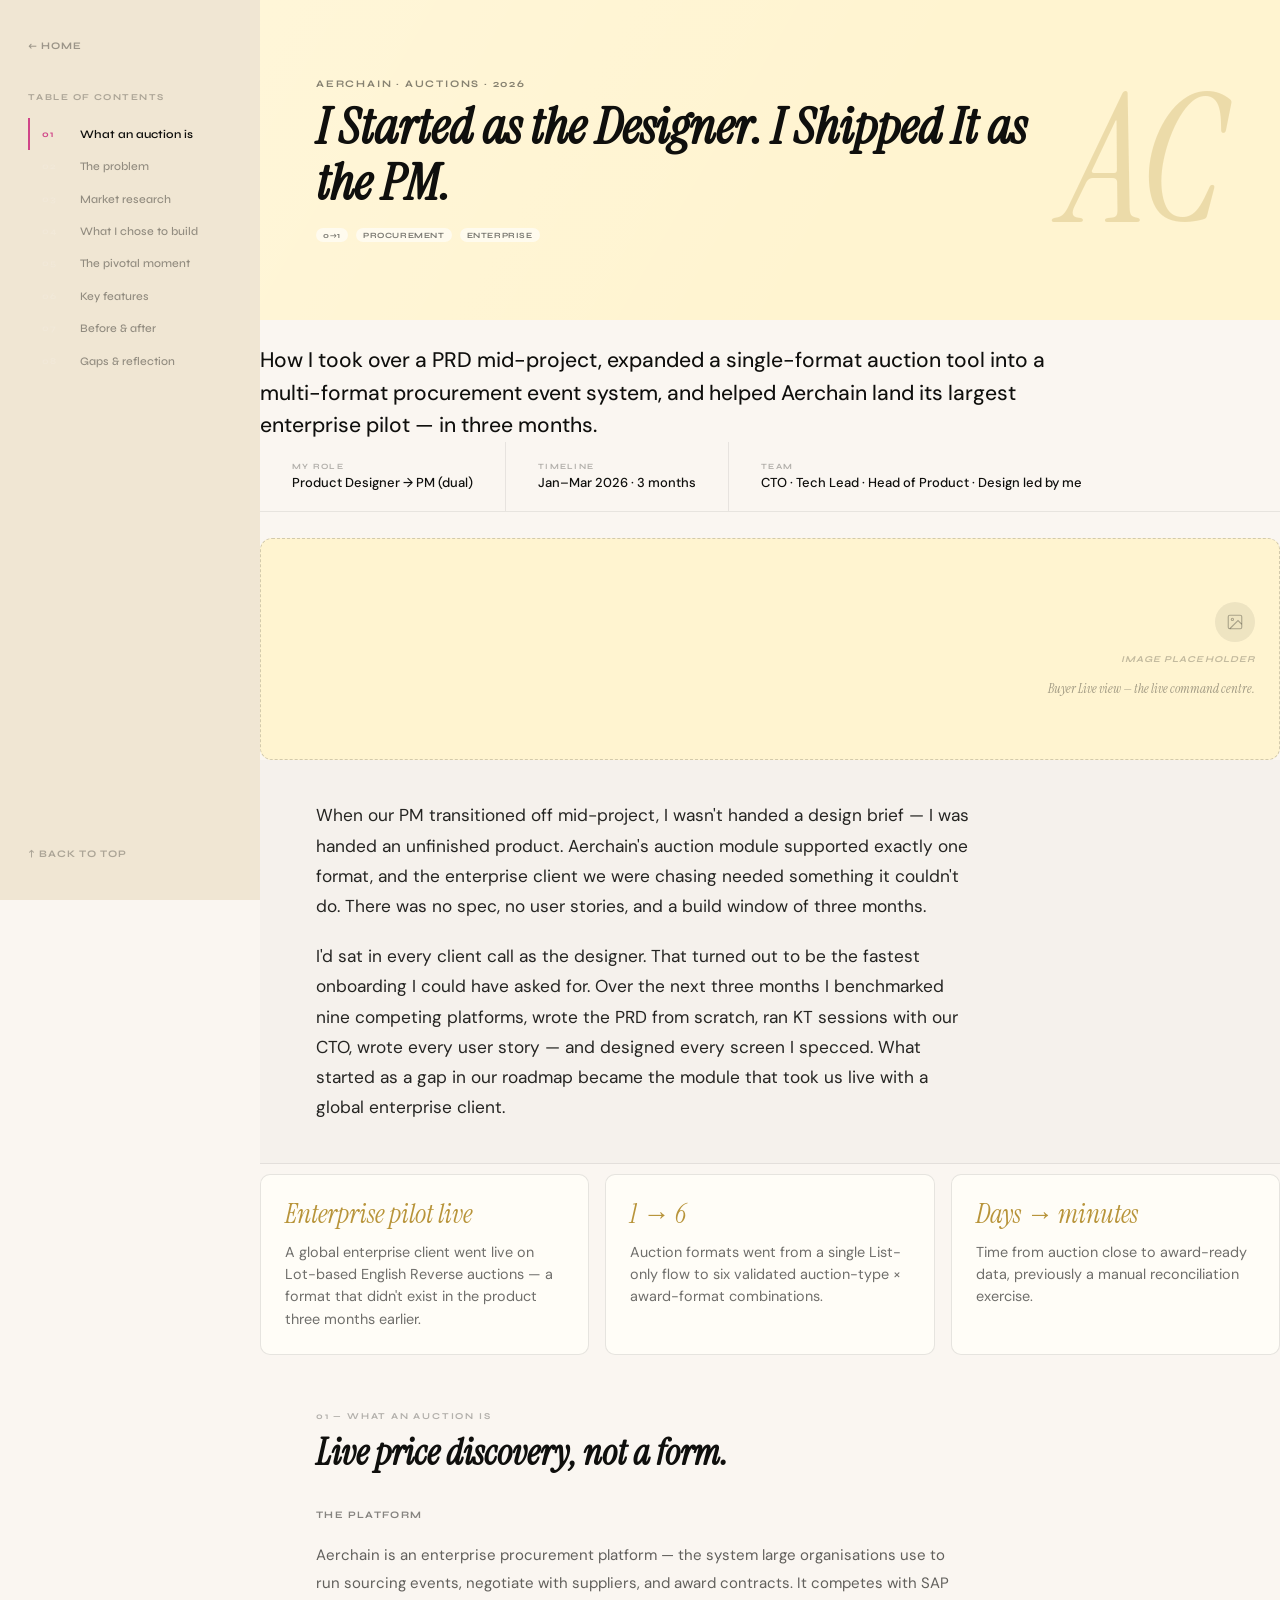
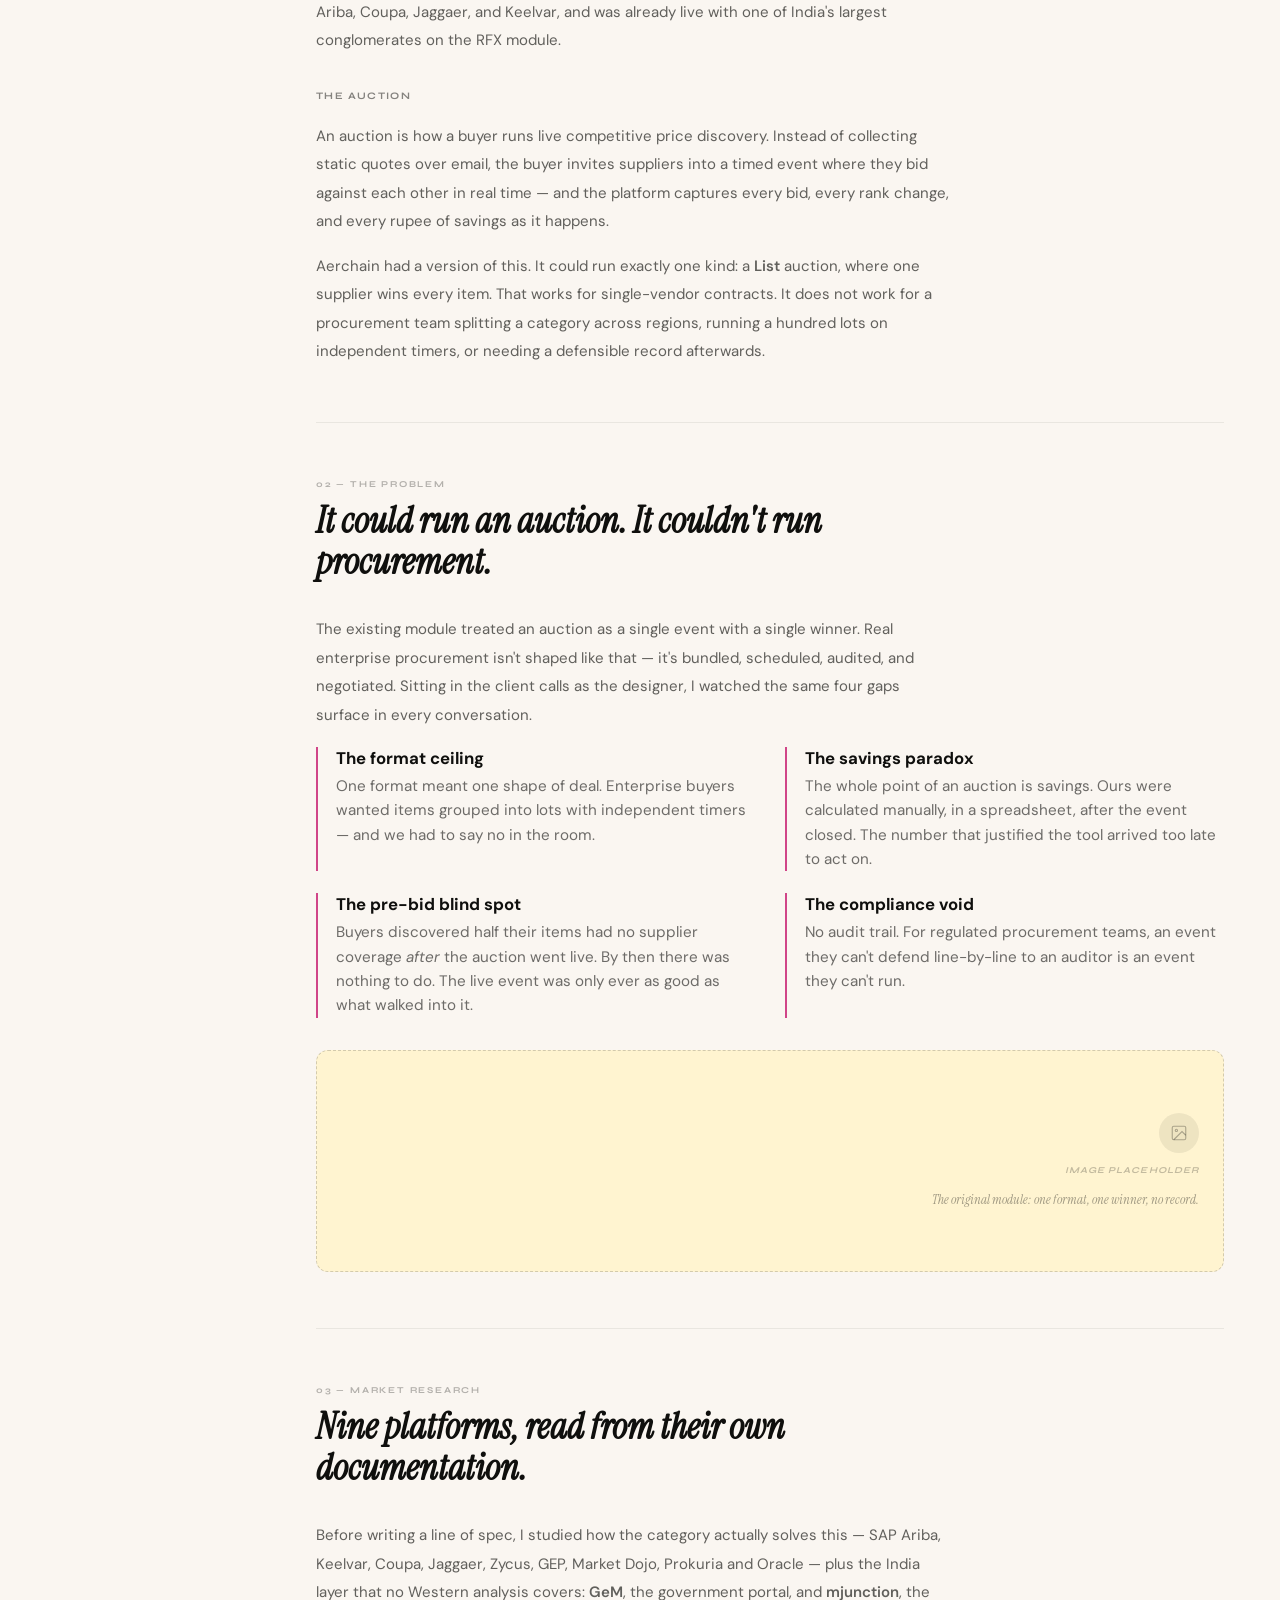
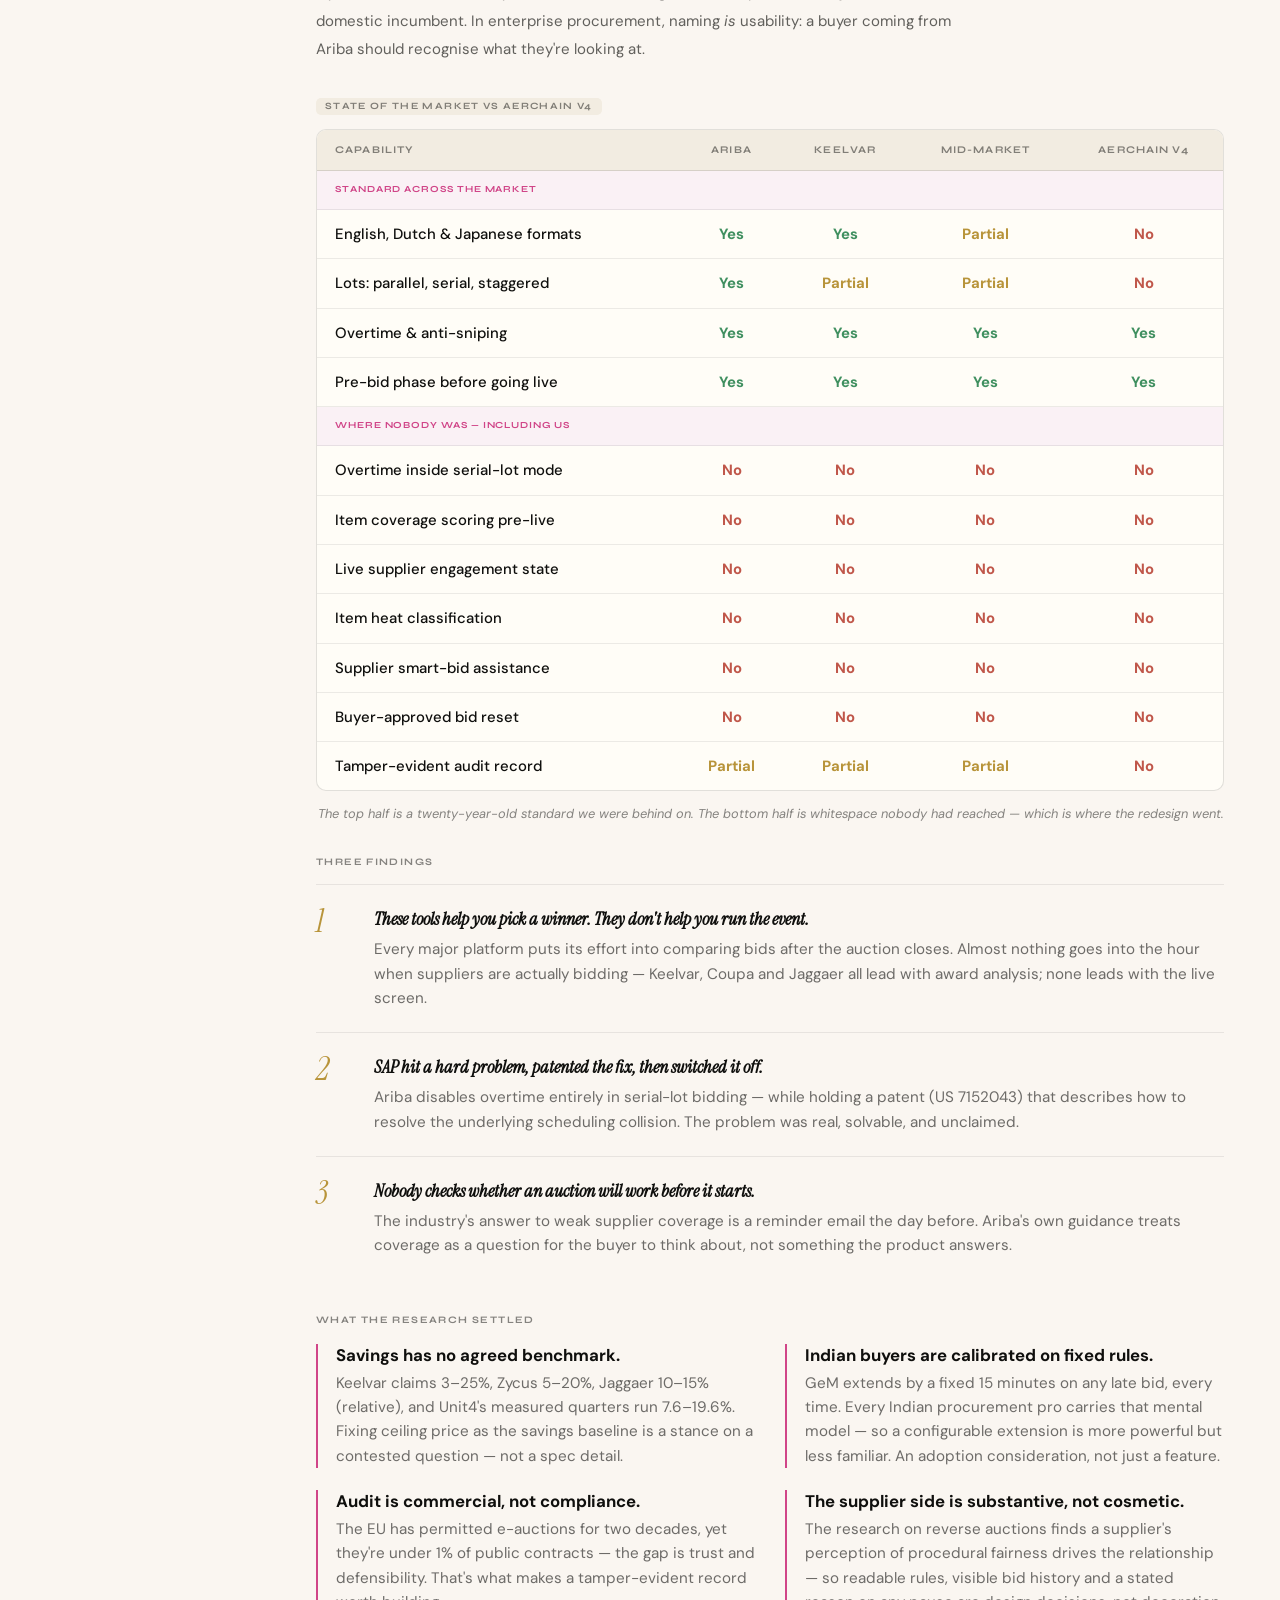
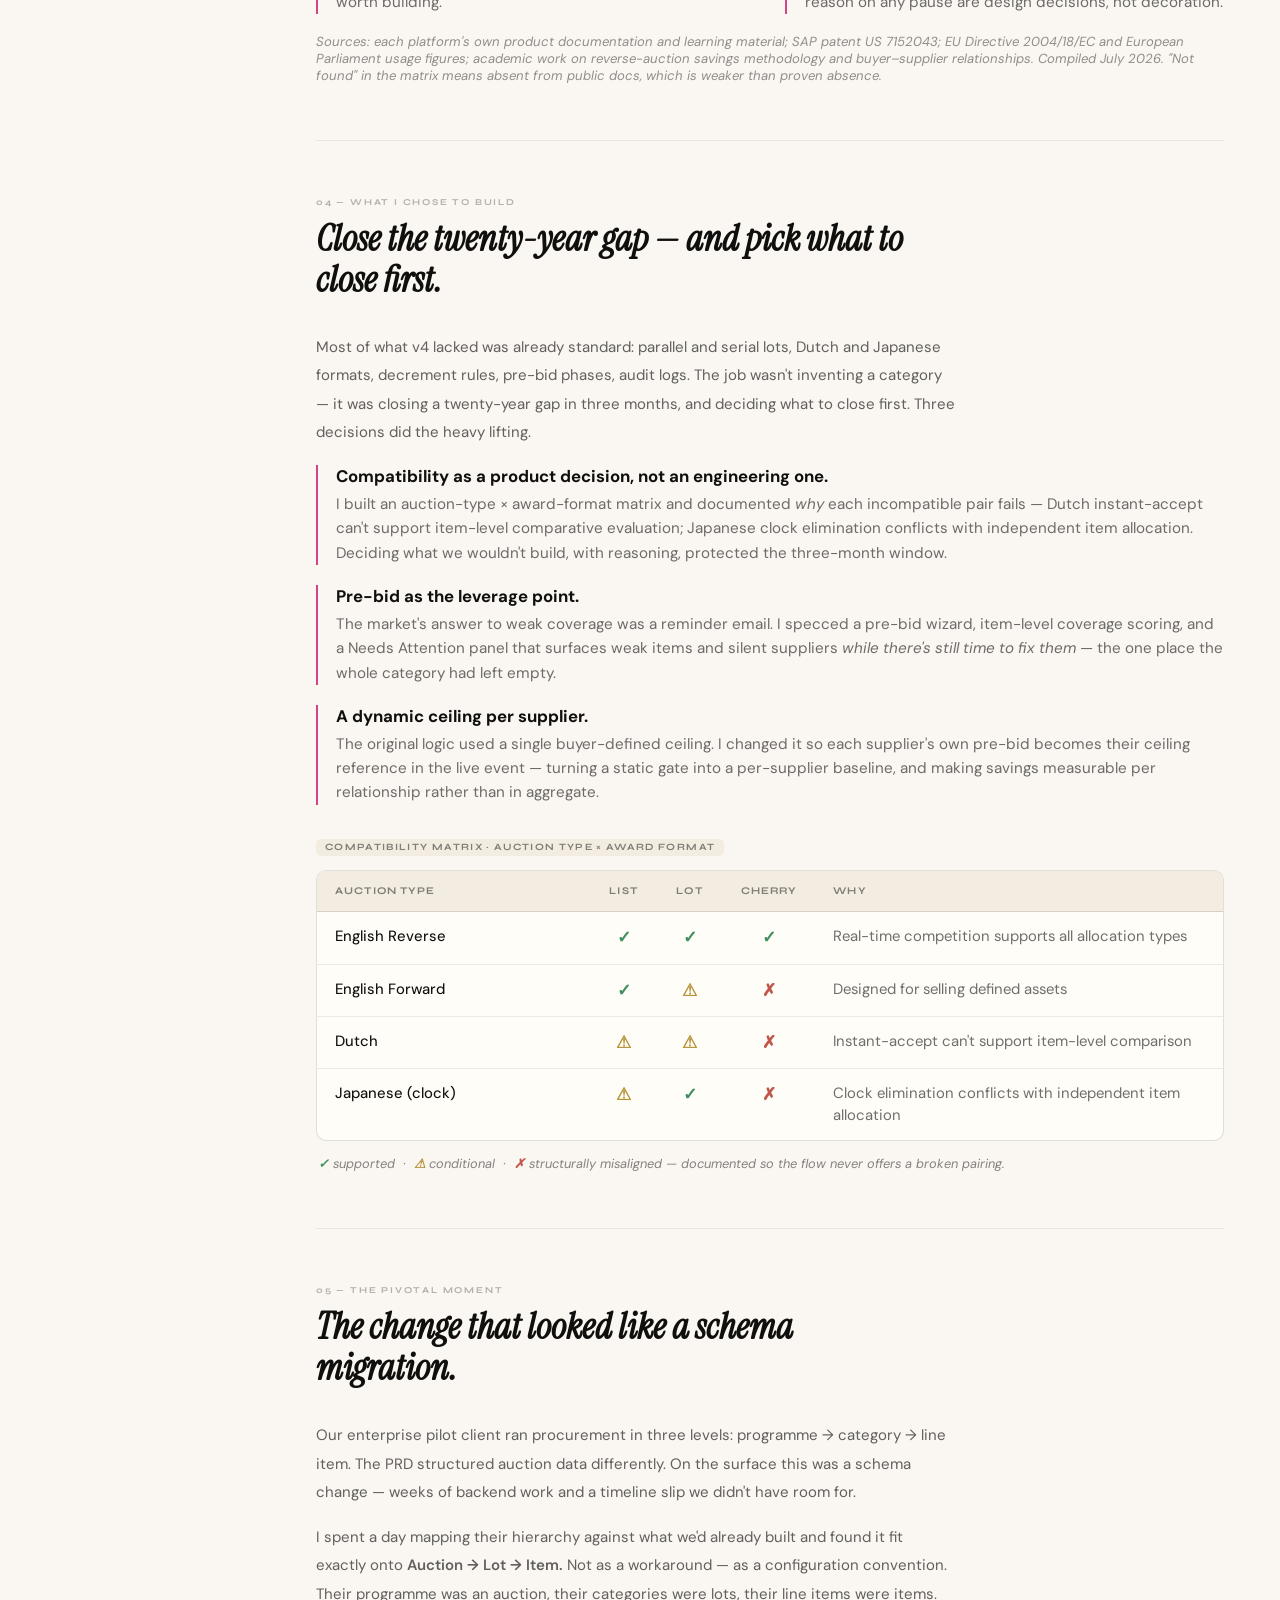
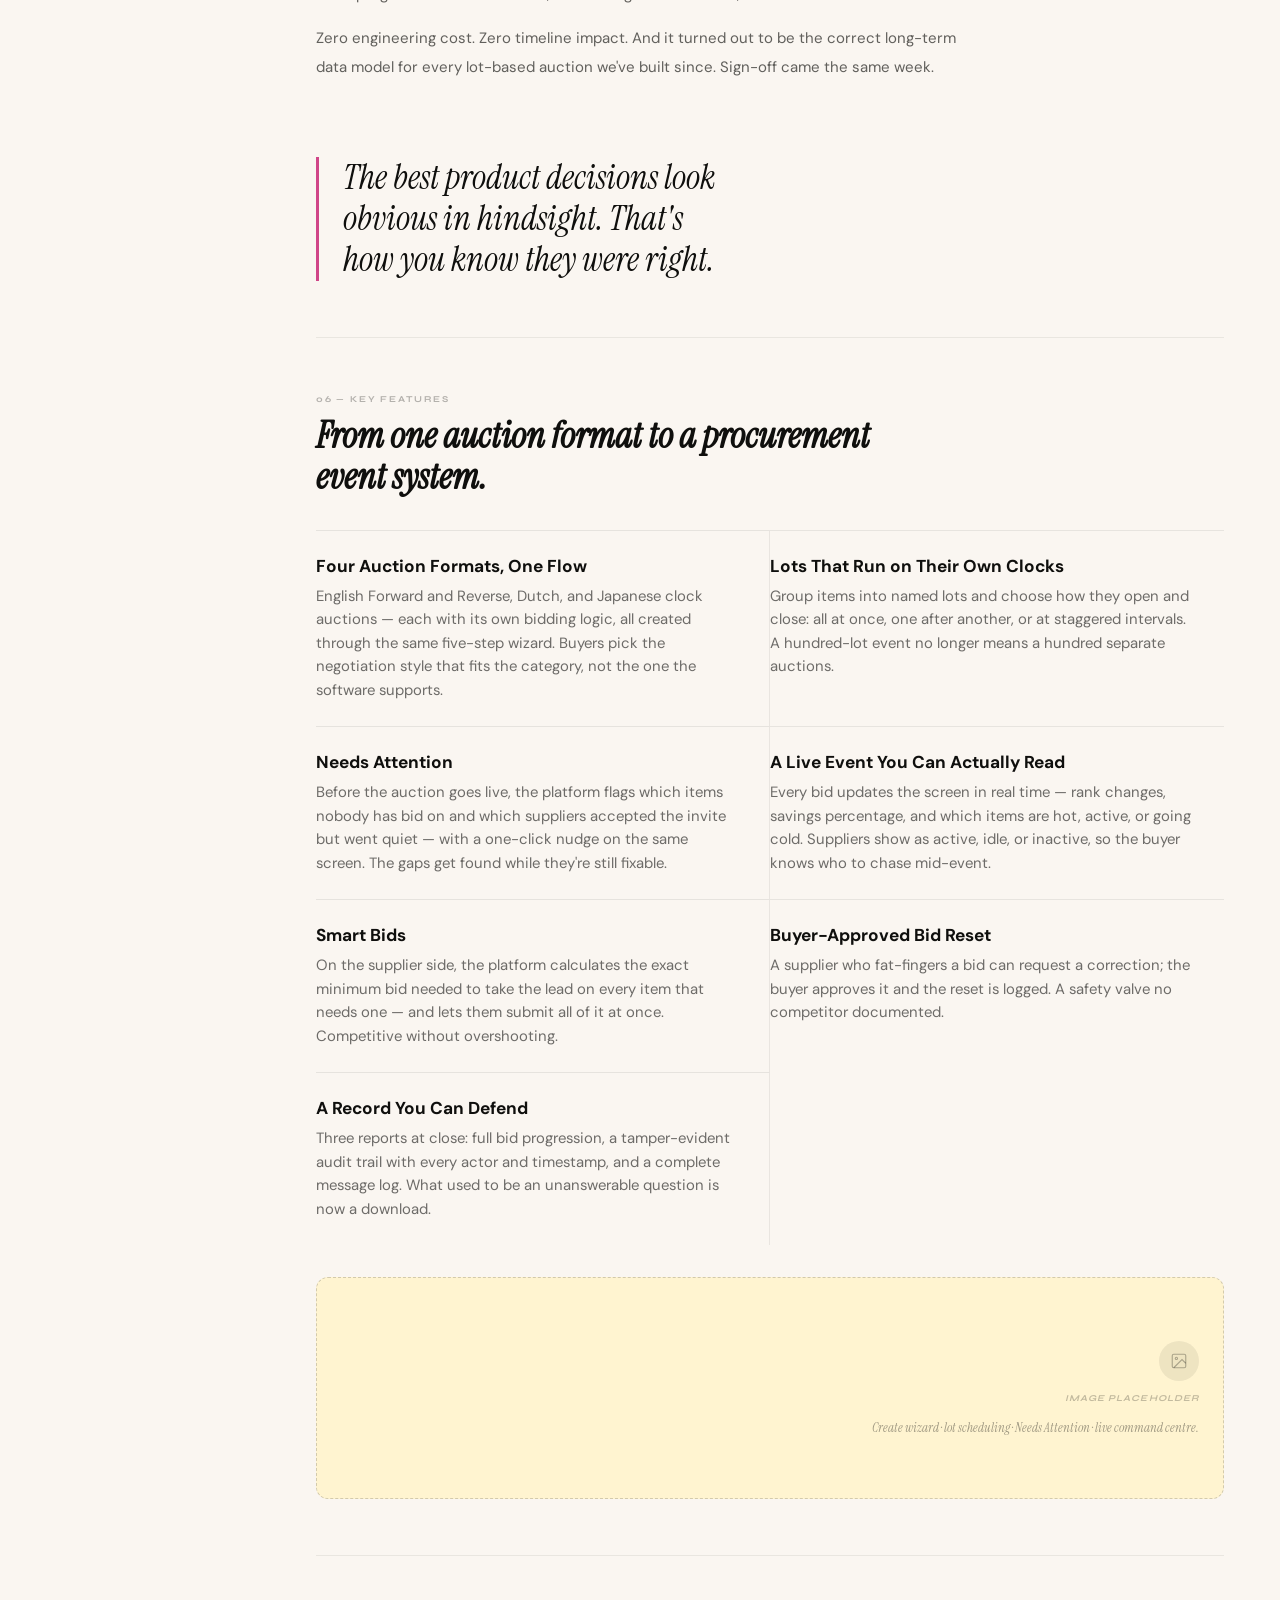
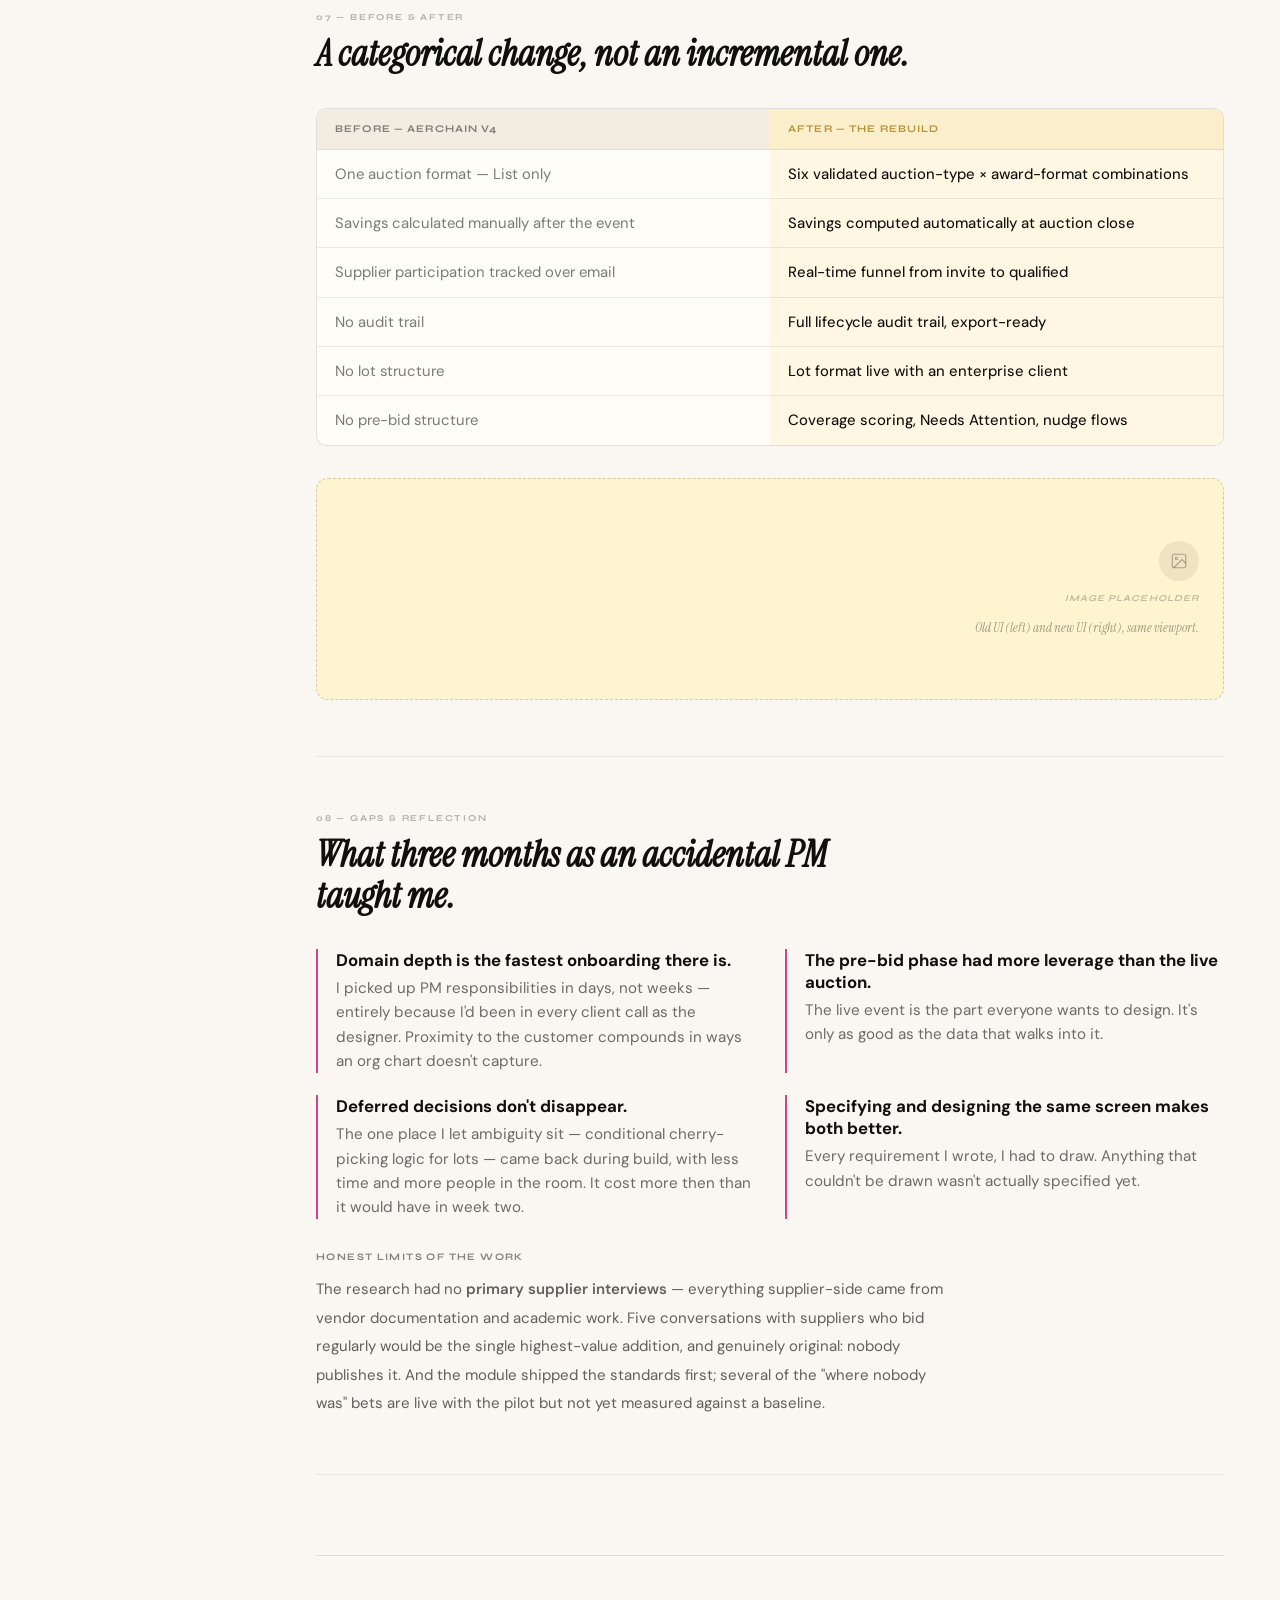
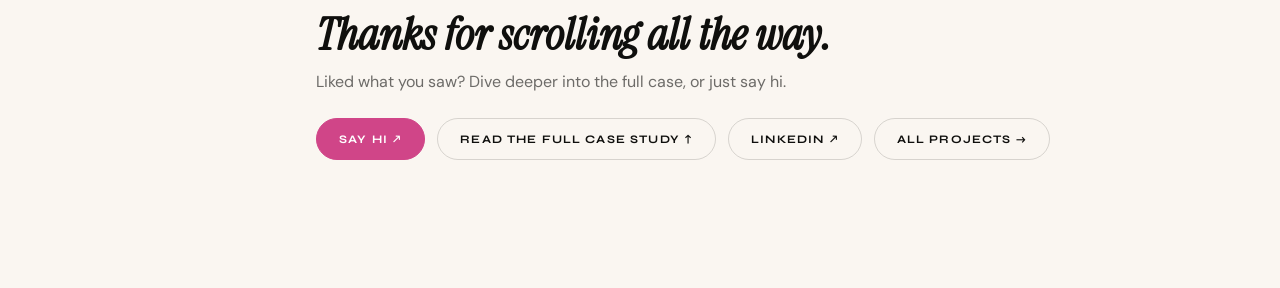
==== auction.html @ ae713dfd "Rebuild to 11-section structure with a Market research section Restructure per the new outline: hero" ====
<!DOCTYPE html>
<html lang="en">
<head>
  <meta charset="UTF-8" />
  <meta name="viewport" content="width=device-width, initial-scale=1.0" />
  <title>Auctions — Monika Patwal</title>
  <meta name="description" content="Rebuilding an enterprise auction module: what I researched across nine platforms, what I chose to build, and how a single-format tool became a procurement event system in three months." />
  <link rel="icon" href="./favicon.svg" type="image/svg+xml" />
  <link rel="preconnect" href="https://fonts.googleapis.com">
  <link rel="preconnect" href="https://fonts.gstatic.com" crossorigin>
  <link href="https://fonts.googleapis.com/css2?family=Caveat:wght@400;500&family=Instrument+Serif:ital@0;1&family=Syne:wght@400;600;700;800&family=DM+Sans:ital,opsz,wght@0,9..40,300;0,9..40,400;0,9..40,500;1,9..40,300&display=swap" rel="stylesheet">
  <link rel="stylesheet" crossorigin href="./assets/index-2FCE6Xp1.css">
  <style>
    html,body{cursor:auto!important;overflow:visible!important;height:auto!important;background:var(--cream);}
    .cs-page-shell{min-height:100vh;display:flex;align-items:flex-start;overflow-x:clip;}
    .cs-page-shell .cs-toc{position:sticky;top:0;align-self:flex-start;height:100vh;}
    .cs-page-main{background:var(--cream);flex:1;min-width:0;max-width:100%;}
    .cs-page-main .cs-body{max-width:100%;width:100%;min-width:0;box-sizing:border-box;}
    @media (max-width:900px){.cs-page-shell{display:block;}.cs-page-shell .cs-toc{position:static;height:auto;}}

    .cs-strip-cap{font-family:var(--body);font-size:.8rem;font-style:italic;color:#0f0f0d80;margin-top:14px;padding-left:2px}
    .lbl{display:inline-block;font-family:var(--syne);font-size:.6rem;font-weight:700;letter-spacing:.14em;text-transform:uppercase;padding:4px 9px;border-radius:5px;vertical-align:middle;line-height:1}
    .cs-fullwrap{max-width:100%;min-width:0;margin-top:34px}

    .cs-subhead{font-size:clamp(1.05rem,1.7vw,1.32rem);line-height:1.55;color:#0f0f0d;font-weight:450;max-width:54ch;margin-top:24px}
    .cs-lede{max-width:var(--col,660px)}
    .cs-lede p{font-size:1.08rem;line-height:1.75;color:#0f0f0d;opacity:.9;margin-top:1.15em}
    .cs-lede p:first-child{margin-top:0}

    .cs-cards3{display:grid;grid-template-columns:repeat(3,minmax(0,1fr));gap:16px;margin-top:10px;max-width:100%}
    .cs-cards3 .c{border:1px solid #0f0f0d1a;border-radius:10px;padding:24px;background:#fffdf7}
    .cs-cards3 .c h3{font-family:var(--serif);font-style:italic;font-weight:400;font-size:1.7rem;color:#B8943A;line-height:1.1;margin:0 0 12px}
    .cs-cards3 .c p{font-size:.9rem;color:#0f0f0d99;line-height:1.55;margin:0}
    @media(max-width:820px){.cs-cards3{grid-template-columns:1fr}}

    .cs-eyebrow-sm{font-family:var(--syne);text-transform:uppercase;letter-spacing:.14em;font-size:.62rem;font-weight:700;color:#0f0f0d80;margin:32px 0 12px}
    .cs-eyebrow-sm:first-child{margin-top:0}
    .cs-bigline{font-family:var(--serif);font-style:italic;font-size:clamp(1.5rem,2.6vw,2.1rem);line-height:1.15;color:#0f0f0d;margin:26px 0 6px;max-width:22ch}

    .cs-issues{list-style:none;margin:18px 0 0;display:flex;flex-direction:column;gap:20px;max-width:var(--col,660px)}
    .cs-issues.two{max-width:100%;display:grid;grid-template-columns:repeat(2,minmax(0,1fr));gap:22px 30px}
    @media(max-width:760px){.cs-issues.two{grid-template-columns:1fr}}
    .cs-issues li{padding-left:18px;border-left:2px solid var(--pink)}
    .cs-issues li b{display:block;color:#0f0f0d;font-size:1.05rem;margin-bottom:5px}
    .cs-issues li span{color:#0f0f0d99;font-size:.95rem;line-height:1.6}

    .cs-findings{list-style:none;margin:16px 0 0;counter-reset:fnd;max-width:none;display:flex;flex-direction:column;gap:0}
    .cs-findings li{counter-increment:fnd;position:relative;padding:22px 0 22px 58px;border-top:1px solid #0f0f0d14}
    .cs-findings li::before{content:counter(fnd);position:absolute;left:0;top:20px;font-family:var(--serif);font-style:italic;font-size:2rem;color:#B8943A;line-height:1}
    .cs-findings li b{display:block;font-size:1.15rem;color:#0f0f0d;margin-bottom:6px;font-family:var(--serif);font-style:italic}
    .cs-findings li span{color:#0f0f0d99;font-size:.95rem;line-height:1.6}

    .cs-feat{list-style:none;margin:6px 0 0;display:grid;grid-template-columns:1fr 1fr;gap:0}
    .cs-feat li{padding:24px 30px 24px 0;border-top:1px solid #0f0f0d14}
    .cs-feat li:nth-child(odd){border-right:1px solid #0f0f0d12;padding-right:32px}
    .cs-feat li b{display:block;font-size:1.08rem;color:#0f0f0d;margin-bottom:8px}
    .cs-feat li span{font-size:.93rem;color:#0f0f0d99;line-height:1.58}
    @media(max-width:760px){.cs-feat{grid-template-columns:1fr}.cs-feat li:nth-child(odd){border-right:none;padding-right:0}}

    .cs-abhead{display:flex;align-items:center;gap:12px;margin-bottom:14px;flex-wrap:wrap}
    .cs-abhead .lbl{margin:0}
    .cs-table-scroll{overflow-x:auto;min-width:0;max-width:100%;border:1px solid #0f0f0d1f;border-radius:10px;background:#fffdf7}
    table.cs-ab{border-collapse:collapse;width:100%;min-width:660px;font-family:var(--body)}
    .cs-ab thead th{text-align:left;font-family:var(--syne);text-transform:uppercase;letter-spacing:.11em;font-size:.64rem;font-weight:700;color:#0f0f0d80;padding:14px 18px;background:#f2ece1;border-bottom:1px solid #0f0f0d1f}
    .cs-ab thead th.cc{text-align:center}
    .cs-ab thead th.aft{color:#B8943A;background:#fbeecb}
    .cs-ab td{padding:13px 18px;border-bottom:1px solid #0f0f0d14;vertical-align:top;font-size:.93rem;line-height:1.5}
    .cs-ab td.cap{color:#0f0f0d;font-weight:500;width:40%}
    .cs-ab td.grp{font-family:var(--syne);text-transform:uppercase;letter-spacing:.1em;font-size:.58rem;font-weight:700;color:var(--pink);background:#faf1f5;padding:12px 18px}
    .cs-ab td.y,.cs-ab td.n,.cs-ab td.pt{text-align:center;font-weight:700}
    .cs-ab td.y{color:#3f8f5f}.cs-ab td.n{color:#c0574a}.cs-ab td.pt{color:#B8943A}
    .cs-ab td.bef{color:#0f0f0d8c;width:50%}
    .cs-ab td.aft{color:#0f0f0d;background:#fff7e4;width:50%;font-weight:450}
    .cs-ab td.as{color:#0f0f0d99;width:45%}
    .cs-ab td.to{color:#0f0f0d;font-weight:450}
    .cs-ab td.to strong{font-weight:600}
    .cs-ab tr:last-child td{border-bottom:none}
    .cs-ab tbody tr:hover td{background:#faf5ea}
    .cs-ab tbody tr:hover td.grp{background:#faf1f5}
    .cs-ab th.ctr,.cs-ab td.ctr{text-align:center;width:66px}
    .mk{font-weight:700}.mk.ok{color:#3f8f5f}.mk.warn{color:#B8943A}.mk.no{color:#c0574a}
    .cs-matrix .mk{font-size:1.05rem}

    .cs-pull{font-family:var(--serif);font-style:italic;font-size:clamp(1.5rem,2.7vw,2.15rem);line-height:1.2;color:#0f0f0d;border-left:3px solid var(--pink);padding-left:24px;margin:2.2em 0 0;max-width:26ch}

    .cs-closing{margin-top:clamp(48px,7vw,80px);padding-top:clamp(36px,5vw,56px);border-top:1px solid #0f0f0d1a;padding-bottom:3rem}
    .cs-closing h2{font-family:var(--serif);font-style:italic;font-size:clamp(1.8rem,4vw,2.8rem);color:#0f0f0d;line-height:1.05;margin:0}
    .cs-closing p{color:#0f0f0d99;font-size:1rem;margin-top:12px;max-width:46ch}
    .cs-closing .row{display:flex;flex-wrap:wrap;gap:12px;margin-top:26px}
    .cs-closing a.btn{font-family:var(--syne);font-size:.72rem;font-weight:700;letter-spacing:.1em;text-transform:uppercase;text-decoration:none;color:#0f0f0d;border:1px solid #0f0f0d26;padding:13px 22px;border-radius:999px;transition:.2s}
    .cs-closing a.btn.fill{background:var(--pink);border-color:var(--pink);color:#fff}
    .cs-closing a.btn:hover{border-color:var(--pink);color:var(--pink)}
    .cs-closing a.btn.fill:hover{color:#fff;opacity:.92}
    .cs-imgcap{font-style:italic}
    .cs-src{font-family:var(--body);font-size:.82rem;font-style:italic;color:#0f0f0d73;margin-top:1.4em}
  </style>
</head>
<body>
  <div class="cs-page-shell">
    <aside class="cs-toc">
      <a class="cs-home-btn" href="./index.html#work">← Home</a>
      <p class="cs-toc-label">Table of Contents</p>
      <nav class="cs-toc-nav">
        <a class="cs-toc-link active" href="#cs-sec-0"><span class="cs-toc-num">01</span><span class="cs-toc-text">What an auction is</span></a>
        <a class="cs-toc-link" href="#cs-sec-1"><span class="cs-toc-num">02</span><span class="cs-toc-text">The problem</span></a>
        <a class="cs-toc-link" href="#cs-sec-2"><span class="cs-toc-num">03</span><span class="cs-toc-text">Market research</span></a>
        <a class="cs-toc-link" href="#cs-sec-3"><span class="cs-toc-num">04</span><span class="cs-toc-text">What I chose to build</span></a>
        <a class="cs-toc-link" href="#cs-sec-4"><span class="cs-toc-num">05</span><span class="cs-toc-text">The pivotal moment</span></a>
        <a class="cs-toc-link" href="#cs-sec-5"><span class="cs-toc-num">06</span><span class="cs-toc-text">Key features</span></a>
        <a class="cs-toc-link" href="#cs-sec-6"><span class="cs-toc-num">07</span><span class="cs-toc-text">Before &amp; after</span></a>
        <a class="cs-toc-link" href="#cs-sec-7"><span class="cs-toc-num">08</span><span class="cs-toc-text">Gaps &amp; reflection</span></a>
      </nav>
      <a class="cs-top-btn" href="#top">↑ Back to top</a>
    </aside>

    <div class="cs-page-main">
      <div class="cs-body">

        <!-- 1 HERO -->
        <div class="cs-hero-band" style="background:#FFF4D0" id="top">
          <div class="cs-hero-text">
            <p class="cs-company-label">Aerchain · Auctions · 2026</p>
            <h1 class="cs-title">I Started as the Designer. I Shipped It as the PM.</h1>
            <div class="cs-tags"><span class="ctag">0→1</span><span class="ctag">Procurement</span><span class="ctag">Enterprise</span></div>
          </div>
          <span class="cs-hero-initial" style="color:#B8943A">AC</span>
        </div>

        <p class="cs-subhead">How I took over a PRD mid-project, expanded a single-format auction tool into a multi-format procurement event system, and helped Aerchain land its largest enterprise pilot — in three months.</p>

        <div class="cs-meta-row">
          <div class="cs-meta-pill"><span class="cs-meta-pill-lbl">My Role</span><span class="cs-meta-pill-val">Product Designer → PM (dual)</span></div>
          <div class="cs-meta-pill"><span class="cs-meta-pill-lbl">Timeline</span><span class="cs-meta-pill-val">Jan–Mar 2026 · 3 months</span></div>
          <div class="cs-meta-pill"><span class="cs-meta-pill-lbl">Team</span><span class="cs-meta-pill-val">CTO · Tech Lead · Head of Product · Design led by me</span></div>
        </div>

        <div class="cs-img-block" style="--cover-bg:#FFF4D0;margin-top:26px"><span class="cs-img-label"><span class="cs-img-icon"><svg viewBox="0 0 24 24"><rect x="3" y="3" width="18" height="18" rx="2"/><circle cx="8.5" cy="8.5" r="1.5"/><polyline points="21 15 16 10 5 21"/></svg></span><span class="cs-img-tag">Image placeholder</span><span class="cs-imgcap">Buyer Live view — the live command centre.</span></span></div>

        <!-- 2 OPENING -->
        <div class="cs-overview-block">
          <div class="cs-lede">
            <p>When our PM transitioned off mid-project, I wasn't handed a design brief — I was handed an unfinished product. Aerchain's auction module supported exactly one format, and the enterprise client we were chasing needed something it couldn't do. There was no spec, no user stories, and a build window of three months.</p>
            <p>I'd sat in every client call as the designer. That turned out to be the fastest onboarding I could have asked for. Over the next three months I benchmarked nine competing platforms, wrote the PRD from scratch, ran KT sessions with our CTO, wrote every user story — and designed every screen I specced. What started as a gap in our roadmap became the module that took us live with a global enterprise client.</p>
          </div>
        </div>

        <!-- 3 IMPACT -->
        <div class="cs-cards3">
          <div class="c"><h3>Enterprise pilot live</h3><p>A global enterprise client went live on Lot-based English Reverse auctions — a format that didn't exist in the product three months earlier.</p></div>
          <div class="c"><h3>1 → 6</h3><p>Auction formats went from a single List-only flow to six validated auction-type × award-format combinations.</p></div>
          <div class="c"><h3>Days → minutes</h3><p>Time from auction close to award-ready data, previously a manual reconciliation exercise.</p></div>
        </div>

        <div class="cs-sections">

          <!-- 01 WHAT AN AUCTION IS -->
          <div class="cs-sec" id="cs-sec-0">
            <div class="cs-sec-header-row"><p class="cs-sec-label">01 — What an auction is</p></div>
            <h2 class="cs-sec-heading">Live price discovery, not a form.</h2>
            <div class="cs-sec-body">
              <p class="cs-eyebrow-sm">The platform</p>
              <p>Aerchain is an enterprise procurement platform — the system large organisations use to run sourcing events, negotiate with suppliers, and award contracts. It competes with SAP Ariba, Coupa, Jaggaer, and Keelvar, and was already live with one of India's largest conglomerates on the RFX module.</p>
              <p class="cs-eyebrow-sm">The auction</p>
              <p>An auction is how a buyer runs live competitive price discovery. Instead of collecting static quotes over email, the buyer invites suppliers into a timed event where they bid against each other in real time — and the platform captures every bid, every rank change, and every rupee of savings as it happens.</p>
              <p>Aerchain had a version of this. It could run exactly one kind: a <strong>List</strong> auction, where one supplier wins every item. That works for single-vendor contracts. It does not work for a procurement team splitting a category across regions, running a hundred lots on independent timers, or needing a defensible record afterwards.</p>
            </div>
          </div>

          <!-- 02 THE PROBLEM -->
          <div class="cs-sec" id="cs-sec-1">
            <div class="cs-sec-header-row"><p class="cs-sec-label">02 — The problem</p></div>
            <h2 class="cs-sec-heading">It could run an auction. It couldn't run procurement.</h2>
            <div class="cs-sec-body">
              <p>The existing module treated an auction as a single event with a single winner. Real enterprise procurement isn't shaped like that — it's bundled, scheduled, audited, and negotiated. Sitting in the client calls as the designer, I watched the same four gaps surface in every conversation.</p>
            </div>
            <ul class="cs-issues two">
              <li><b>The format ceiling</b><span>One format meant one shape of deal. Enterprise buyers wanted items grouped into lots with independent timers — and we had to say no in the room.</span></li>
              <li><b>The savings paradox</b><span>The whole point of an auction is savings. Ours were calculated manually, in a spreadsheet, after the event closed. The number that justified the tool arrived too late to act on.</span></li>
              <li><b>The pre-bid blind spot</b><span>Buyers discovered half their items had no supplier coverage <em>after</em> the auction went live. By then there was nothing to do. The live event was only ever as good as what walked into it.</span></li>
              <li><b>The compliance void</b><span>No audit trail. For regulated procurement teams, an event they can't defend line-by-line to an auditor is an event they can't run.</span></li>
            </ul>
            <div class="cs-img-block" style="--cover-bg:#FFF4D0"><span class="cs-img-label"><span class="cs-img-icon"><svg viewBox="0 0 24 24"><rect x="3" y="3" width="18" height="18" rx="2"/><circle cx="8.5" cy="8.5" r="1.5"/><polyline points="21 15 16 10 5 21"/></svg></span><span class="cs-img-tag">Image placeholder</span><span class="cs-imgcap">The original module: one format, one winner, no record.</span></span></div>
          </div>

          <!-- 03 MARKET RESEARCH -->
          <div class="cs-sec" id="cs-sec-2">
            <div class="cs-sec-header-row"><p class="cs-sec-label">03 — Market research</p></div>
            <h2 class="cs-sec-heading">Nine platforms, read from their own documentation.</h2>
            <div class="cs-sec-body">
              <p>Before writing a line of spec, I studied how the category actually solves this — SAP Ariba, Keelvar, Coupa, Jaggaer, Zycus, GEP, Market Dojo, Prokuria and Oracle — plus the India layer that no Western analysis covers: <strong>GeM</strong>, the government portal, and <strong>mjunction</strong>, the domestic incumbent. In enterprise procurement, naming <em>is</em> usability: a buyer coming from Ariba should recognise what they're looking at.</p>
            </div>
            <div class="cs-fullwrap">
              <div class="cs-abhead"><span class="lbl" style="background:#f2ece1;color:#0f0f0d80">State of the market vs Aerchain v4</span></div>
              <div class="cs-table-scroll">
                <table class="cs-ab">
                  <thead><tr><th>Capability</th><th class="cc">Ariba</th><th class="cc">Keelvar</th><th class="cc">Mid-market</th><th class="cc">Aerchain v4</th></tr></thead>
                  <tbody>
                    <tr><td class="grp" colspan="5">Standard across the market</td></tr>
                    <tr><td class="cap">English, Dutch &amp; Japanese formats</td><td class="y">Yes</td><td class="y">Yes</td><td class="pt">Partial</td><td class="n">No</td></tr>
                    <tr><td class="cap">Lots: parallel, serial, staggered</td><td class="y">Yes</td><td class="pt">Partial</td><td class="pt">Partial</td><td class="n">No</td></tr>
                    <tr><td class="cap">Overtime &amp; anti-sniping</td><td class="y">Yes</td><td class="y">Yes</td><td class="y">Yes</td><td class="y">Yes</td></tr>
                    <tr><td class="cap">Pre-bid phase before going live</td><td class="y">Yes</td><td class="y">Yes</td><td class="y">Yes</td><td class="y">Yes</td></tr>
                    <tr><td class="grp" colspan="5">Where nobody was — including us</td></tr>
                    <tr><td class="cap">Overtime inside serial-lot mode</td><td class="n">No</td><td class="n">No</td><td class="n">No</td><td class="n">No</td></tr>
                    <tr><td class="cap">Item coverage scoring pre-live</td><td class="n">No</td><td class="n">No</td><td class="n">No</td><td class="n">No</td></tr>
                    <tr><td class="cap">Live supplier engagement state</td><td class="n">No</td><td class="n">No</td><td class="n">No</td><td class="n">No</td></tr>
                    <tr><td class="cap">Item heat classification</td><td class="n">No</td><td class="n">No</td><td class="n">No</td><td class="n">No</td></tr>
                    <tr><td class="cap">Supplier smart-bid assistance</td><td class="n">No</td><td class="n">No</td><td class="n">No</td><td class="n">No</td></tr>
                    <tr><td class="cap">Buyer-approved bid reset</td><td class="n">No</td><td class="n">No</td><td class="n">No</td><td class="n">No</td></tr>
                    <tr><td class="cap">Tamper-evident audit record</td><td class="pt">Partial</td><td class="pt">Partial</td><td class="pt">Partial</td><td class="n">No</td></tr>
                  </tbody>
                </table>
              </div>
              <p class="cs-strip-cap">The top half is a twenty-year-old standard we were behind on. The bottom half is whitespace nobody had reached — which is where the redesign went.</p>
            </div>

            <div class="cs-fullwrap">
              <p class="cs-eyebrow-sm">Three findings</p>
              <ol class="cs-findings">
                <li><b>These tools help you pick a winner. They don't help you run the event.</b><span>Every major platform puts its effort into comparing bids after the auction closes. Almost nothing goes into the hour when suppliers are actually bidding — Keelvar, Coupa and Jaggaer all lead with award analysis; none leads with the live screen.</span></li>
                <li><b>SAP hit a hard problem, patented the fix, then switched it off.</b><span>Ariba disables overtime entirely in serial-lot bidding — while holding a patent (US 7152043) that describes how to resolve the underlying scheduling collision. The problem was real, solvable, and unclaimed.</span></li>
                <li><b>Nobody checks whether an auction will work before it starts.</b><span>The industry's answer to weak supplier coverage is a reminder email the day before. Ariba's own guidance treats coverage as a question for the buyer to think about, not something the product answers.</span></li>
              </ol>
            </div>

            <div class="cs-fullwrap">
              <p class="cs-eyebrow-sm">What the research settled</p>
              <ul class="cs-issues two">
                <li><b>Savings has no agreed benchmark.</b><span>Keelvar claims 3–25%, Zycus 5–20%, Jaggaer 10–15% (relative), and Unit4's measured quarters run 7.6–19.6%. Fixing ceiling price as the savings baseline is a stance on a contested question — not a spec detail.</span></li>
                <li><b>Indian buyers are calibrated on fixed rules.</b><span>GeM extends by a fixed 15 minutes on any late bid, every time. Every Indian procurement pro carries that mental model — so a configurable extension is more powerful but less familiar. An adoption consideration, not just a feature.</span></li>
                <li><b>Audit is commercial, not compliance.</b><span>The EU has permitted e-auctions for two decades, yet they're under 1% of public contracts — the gap is trust and defensibility. That's what makes a tamper-evident record worth building.</span></li>
                <li><b>The supplier side is substantive, not cosmetic.</b><span>The research on reverse auctions finds a supplier's perception of procedural fairness drives the relationship — so readable rules, visible bid history and a stated reason on any pause are design decisions, not decoration.</span></li>
              </ul>
              <p class="cs-src">Sources: each platform's own product documentation and learning material; SAP patent US 7152043; EU Directive 2004/18/EC and European Parliament usage figures; academic work on reverse-auction savings methodology and buyer–supplier relationships. Compiled July 2026. "Not found" in the matrix means absent from public docs, which is weaker than proven absence.</p>
            </div>
          </div>

          <!-- 04 WHAT I CHOSE TO BUILD -->
          <div class="cs-sec" id="cs-sec-3">
            <div class="cs-sec-header-row"><p class="cs-sec-label">04 — What I chose to build</p></div>
            <h2 class="cs-sec-heading">Close the twenty-year gap — and pick what to close first.</h2>
            <div class="cs-sec-body">
              <p>Most of what v4 lacked was already standard: parallel and serial lots, Dutch and Japanese formats, decrement rules, pre-bid phases, audit logs. The job wasn't inventing a category — it was closing a twenty-year gap in three months, and deciding what to close first. Three decisions did the heavy lifting.</p>
            </div>
            <ul class="cs-issues" style="max-width:none;margin-top:18px">
              <li><b>Compatibility as a product decision, not an engineering one.</b><span>I built an auction-type × award-format matrix and documented <em>why</em> each incompatible pair fails — Dutch instant-accept can't support item-level comparative evaluation; Japanese clock elimination conflicts with independent item allocation. Deciding what we wouldn't build, with reasoning, protected the three-month window.</span></li>
              <li><b>Pre-bid as the leverage point.</b><span>The market's answer to weak coverage was a reminder email. I specced a pre-bid wizard, item-level coverage scoring, and a Needs Attention panel that surfaces weak items and silent suppliers <em>while there's still time to fix them</em> — the one place the whole category had left empty.</span></li>
              <li><b>A dynamic ceiling per supplier.</b><span>The original logic used a single buyer-defined ceiling. I changed it so each supplier's own pre-bid becomes their ceiling reference in the live event — turning a static gate into a per-supplier baseline, and making savings measurable per relationship rather than in aggregate.</span></li>
            </ul>
            <div class="cs-fullwrap">
              <div class="cs-abhead"><span class="lbl" style="background:#f2ece1;color:#0f0f0d80">Compatibility matrix · auction type × award format</span></div>
              <div class="cs-table-scroll">
                <table class="cs-ab cs-matrix">
                  <thead><tr><th>Auction type</th><th class="ctr">List</th><th class="ctr">Lot</th><th class="ctr">Cherry</th><th>Why</th></tr></thead>
                  <tbody>
                    <tr><td class="to">English Reverse</td><td class="ctr"><span class="mk ok">✓</span></td><td class="ctr"><span class="mk ok">✓</span></td><td class="ctr"><span class="mk ok">✓</span></td><td class="as">Real-time competition supports all allocation types</td></tr>
                    <tr><td class="to">English Forward</td><td class="ctr"><span class="mk ok">✓</span></td><td class="ctr"><span class="mk warn">⚠</span></td><td class="ctr"><span class="mk no">✗</span></td><td class="as">Designed for selling defined assets</td></tr>
                    <tr><td class="to">Dutch</td><td class="ctr"><span class="mk warn">⚠</span></td><td class="ctr"><span class="mk warn">⚠</span></td><td class="ctr"><span class="mk no">✗</span></td><td class="as">Instant-accept can't support item-level comparison</td></tr>
                    <tr><td class="to">Japanese (clock)</td><td class="ctr"><span class="mk warn">⚠</span></td><td class="ctr"><span class="mk ok">✓</span></td><td class="ctr"><span class="mk no">✗</span></td><td class="as">Clock elimination conflicts with independent item allocation</td></tr>
                  </tbody>
                </table>
              </div>
              <p class="cs-strip-cap"><span class="mk ok">✓</span> supported &nbsp;·&nbsp; <span class="mk warn">⚠</span> conditional &nbsp;·&nbsp; <span class="mk no">✗</span> structurally misaligned — documented so the flow never offers a broken pairing.</p>
            </div>
          </div>

          <!-- 05 THE PIVOTAL MOMENT -->
          <div class="cs-sec" id="cs-sec-4">
            <div class="cs-sec-header-row"><p class="cs-sec-label">05 — The pivotal moment</p></div>
            <h2 class="cs-sec-heading">The change that looked like a schema migration.</h2>
            <div class="cs-sec-body">
              <p>Our enterprise pilot client ran procurement in three levels: programme → category → line item. The PRD structured auction data differently. On the surface this was a schema change — weeks of backend work and a timeline slip we didn't have room for.</p>
              <p>I spent a day mapping their hierarchy against what we'd already built and found it fit exactly onto <strong>Auction → Lot → Item.</strong> Not as a workaround — as a configuration convention. Their programme was an auction, their categories were lots, their line items were items.</p>
              <p>Zero engineering cost. Zero timeline impact. And it turned out to be the correct long-term data model for every lot-based auction we've built since. Sign-off came the same week.</p>
            </div>
            <p class="cs-pull">The best product decisions look obvious in hindsight. That's how you know they were right.</p>
          </div>

          <!-- 06 KEY FEATURES -->
          <div class="cs-sec" id="cs-sec-5">
            <div class="cs-sec-header-row"><p class="cs-sec-label">06 — Key features</p></div>
            <h2 class="cs-sec-heading">From one auction format to a procurement event system.</h2>
            <ul class="cs-feat">
              <li><b>Four Auction Formats, One Flow</b><span>English Forward and Reverse, Dutch, and Japanese clock auctions — each with its own bidding logic, all created through the same five-step wizard. Buyers pick the negotiation style that fits the category, not the one the software supports.</span></li>
              <li><b>Lots That Run on Their Own Clocks</b><span>Group items into named lots and choose how they open and close: all at once, one after another, or at staggered intervals. A hundred-lot event no longer means a hundred separate auctions.</span></li>
              <li><b>Needs Attention</b><span>Before the auction goes live, the platform flags which items nobody has bid on and which suppliers accepted the invite but went quiet — with a one-click nudge on the same screen. The gaps get found while they're still fixable.</span></li>
              <li><b>A Live Event You Can Actually Read</b><span>Every bid updates the screen in real time — rank changes, savings percentage, and which items are hot, active, or going cold. Suppliers show as active, idle, or inactive, so the buyer knows who to chase mid-event.</span></li>
              <li><b>Smart Bids</b><span>On the supplier side, the platform calculates the exact minimum bid needed to take the lead on every item that needs one — and lets them submit all of it at once. Competitive without overshooting.</span></li>
              <li><b>Buyer-Approved Bid Reset</b><span>A supplier who fat-fingers a bid can request a correction; the buyer approves it and the reset is logged. A safety valve no competitor documented.</span></li>
              <li><b>A Record You Can Defend</b><span>Three reports at close: full bid progression, a tamper-evident audit trail with every actor and timestamp, and a complete message log. What used to be an unanswerable question is now a download.</span></li>
            </ul>
            <div class="cs-img-block" style="--cover-bg:#FFF4D0"><span class="cs-img-label"><span class="cs-img-icon"><svg viewBox="0 0 24 24"><rect x="3" y="3" width="18" height="18" rx="2"/><circle cx="8.5" cy="8.5" r="1.5"/><polyline points="21 15 16 10 5 21"/></svg></span><span class="cs-img-tag">Image placeholder</span><span class="cs-imgcap">Create wizard · lot scheduling · Needs Attention · live command centre.</span></span></div>
          </div>

          <!-- 07 BEFORE & AFTER -->
          <div class="cs-sec" id="cs-sec-6">
            <div class="cs-sec-header-row"><p class="cs-sec-label">07 — Before &amp; after</p></div>
            <h2 class="cs-sec-heading">A categorical change, not an incremental one.</h2>
            <div class="cs-fullwrap" style="margin-top:20px">
              <div class="cs-table-scroll">
                <table class="cs-ab">
                  <thead><tr><th>Before — Aerchain v4</th><th class="aft">After — the rebuild</th></tr></thead>
                  <tbody>
                    <tr><td class="bef">One auction format — List only</td><td class="aft">Six validated auction-type × award-format combinations</td></tr>
                    <tr><td class="bef">Savings calculated manually after the event</td><td class="aft">Savings computed automatically at auction close</td></tr>
                    <tr><td class="bef">Supplier participation tracked over email</td><td class="aft">Real-time funnel from invite to qualified</td></tr>
                    <tr><td class="bef">No audit trail</td><td class="aft">Full lifecycle audit trail, export-ready</td></tr>
                    <tr><td class="bef">No lot structure</td><td class="aft">Lot format live with an enterprise client</td></tr>
                    <tr><td class="bef">No pre-bid structure</td><td class="aft">Coverage scoring, Needs Attention, nudge flows</td></tr>
                  </tbody>
                </table>
              </div>
              <div class="cs-img-block" style="--cover-bg:#FFF4D0"><span class="cs-img-label"><span class="cs-img-icon"><svg viewBox="0 0 24 24"><rect x="3" y="3" width="18" height="18" rx="2"/><circle cx="8.5" cy="8.5" r="1.5"/><polyline points="21 15 16 10 5 21"/></svg></span><span class="cs-img-tag">Image placeholder</span><span class="cs-imgcap">Old UI (left) and new UI (right), same viewport.</span></span></div>
            </div>
          </div>

          <!-- 08 GAPS & REFLECTION -->
          <div class="cs-sec" id="cs-sec-7">
            <div class="cs-sec-header-row"><p class="cs-sec-label">08 — Gaps &amp; reflection</p></div>
            <h2 class="cs-sec-heading">What three months as an accidental PM taught me.</h2>
            <ul class="cs-issues two">
              <li><b>Domain depth is the fastest onboarding there is.</b><span>I picked up PM responsibilities in days, not weeks — entirely because I'd been in every client call as the designer. Proximity to the customer compounds in ways an org chart doesn't capture.</span></li>
              <li><b>The pre-bid phase had more leverage than the live auction.</b><span>The live event is the part everyone wants to design. It's only as good as the data that walks into it.</span></li>
              <li><b>Deferred decisions don't disappear.</b><span>The one place I let ambiguity sit — conditional cherry-picking logic for lots — came back during build, with less time and more people in the room. It cost more then than it would have in week two.</span></li>
              <li><b>Specifying and designing the same screen makes both better.</b><span>Every requirement I wrote, I had to draw. Anything that couldn't be drawn wasn't actually specified yet.</span></li>
            </ul>
            <p class="cs-eyebrow-sm">Honest limits of the work</p>
            <div class="cs-sec-body">
              <p>The research had no <strong>primary supplier interviews</strong> — everything supplier-side came from vendor documentation and academic work. Five conversations with suppliers who bid regularly would be the single highest-value addition, and genuinely original: nobody publishes it. And the module shipped the standards first; several of the "where nobody was" bets are live with the pilot but not yet measured against a baseline.</p>
            </div>
          </div>

          <!-- CLOSING -->
          <div class="cs-closing">
            <h2>Thanks for scrolling all the way.</h2>
            <p>Liked what you saw? Dive deeper into the full case, or just say hi.</p>
            <div class="row">
              <a class="btn fill" href="mailto:monikapatwal.work@gmail.com">Say hi ↗</a>
              <a class="btn" href="#">Read the full case study ↑</a>
              <a class="btn" href="https://linkedin.com/in/monikapatwal">LinkedIn ↗</a>
              <a class="btn" href="./index.html#work">All projects →</a>
            </div>
          </div>

        </div>
      </div>
    </div>
  </div>
</body>
</html>
---- assets/index-2FCE6Xp1.css ----
@import "https://fonts.googleapis.com/css2?family=Cormorant+Garamond:ital,wght@0,300;0,400;0,500;1,300;1,400&display=swap";:root{--cream:#faf6f1;--ink:#0f0f0d;--ink-60:#0f0f0d99;--ink-35:#0f0f0d59;--ink-15:#0f0f0d1a;--pink:#d04588;--blue:#678dd4;--yellow:#fedf8a;--tan:#caac95;--greige:#d9cbc3;--card-bg:#eae2da;--lp-w:240px;--lp-dark:#f0e6d3;--lp-light:#faf6f1;--ao-bg:#faf6f1;--ao-card:#f2ebe4;--ao-border:#d0458822;--ao-ink:#1a0810;--serif:"Instrument Serif", Georgia, serif;--syne:"Syne", sans-serif;--body:"DM Sans", sans-serif}*,:before,:after{box-sizing:border-box;margin:0;padding:0}html{-webkit-font-smoothing:antialiased;font-size:16px}body{background:var(--cream);color:var(--ink);font-family:var(--body);cursor:none;overflow:hidden}a{color:inherit;text-decoration:none}button{cursor:none;font-family:var(--syne);background:0 0;border:none;padding:0}strong{font-weight:600}.cursor-dot{z-index:9999;background:var(--pink);pointer-events:none;border-radius:50%;justify-content:center;align-items:center;width:12px;height:12px;transition:width .32s cubic-bezier(.16,1,.3,1),height .32s cubic-bezier(.16,1,.3,1),border-radius .32s cubic-bezier(.16,1,.3,1);display:flex;position:fixed;overflow:hidden}.cursor-dot-label{font-family:var(--syne);letter-spacing:.06em;color:#fff;white-space:nowrap;opacity:0;pointer-events:none;font-size:11px;font-weight:700;transition:opacity .15s,transform .15s;transform:scale(.8)}body.cursor-view .cursor-dot{background:var(--pink);border-radius:100px;width:168px;height:46px}body.cursor-view .cursor-dot-label{opacity:1;transition-delay:.12s;transform:scale(1)}.cursor-ring,.cursor-label{display:none}.load-wipe{z-index:8000;background:var(--ink);transform-origin:top;position:fixed;inset:0}.asterisk{color:var(--pink);font-family:var(--syne);font-size:14px;font-weight:800;display:inline-block}.shell{width:100vw;height:100vh;display:flex;overflow:hidden}.left-panel{width:var(--lp-w);min-width:var(--lp-w);background:var(--lp-dark);height:100vh;color:var(--ink);z-index:10;border-right:1px solid #0f0f0d14;flex-direction:column;flex-shrink:0;padding:2rem;display:flex;position:relative}.lp-top{border-bottom:1px solid #0f0f0d1a;flex-direction:column;gap:1rem;padding-bottom:1.5rem;display:flex}.lp-logo{font-family:var(--syne);letter-spacing:.06em;color:var(--pink);font-size:1.1rem;font-weight:800}.lp-nav{flex-direction:column;gap:.15rem;margin:2.5rem 0;display:flex}.lp-nav-link{color:#0f0f0d66;font-family:var(--syne);letter-spacing:.06em;will-change:transform;border-left:2px solid #0000;border-radius:0 3px 3px 0;align-items:center;gap:.75rem;padding:.55rem .6rem;font-size:12px;font-weight:600;transition:color .22s,border-color .22s,background .22s;display:flex}.lp-nav-link:hover,.lp-nav-link.active{color:var(--ink);border-color:var(--pink);background:#d0458814}.nav-num{opacity:.5;font-size:9px;font-weight:400}.lp-bottom{flex-direction:column;gap:1.25rem;margin-top:auto;display:flex}.lp-name{font-family:var(--serif);color:var(--ink);margin-bottom:.2rem;font-size:1rem;font-style:italic}.lp-role{font-family:var(--body);color:#0f0f0d73;margin-bottom:.7rem;font-size:11px;line-height:1.5}.lp-bio{font-family:var(--body);color:#0f0f0d6b;font-size:11px;line-height:1.7}.lp-links{flex-direction:column;gap:.35rem;display:flex}.lp-link{font-family:var(--syne);color:#0f0f0d6b;letter-spacing:.04em;font-size:11px;transition:color .2s}.lp-link:hover{color:var(--pink)}.lp-footer{border-top:1px solid #0f0f0d1a;justify-content:space-between;align-items:center;padding-top:.75rem;display:flex}.lp-status{font-family:var(--syne);color:#0f0f0d6b;letter-spacing:.04em;align-items:center;gap:.4rem;font-size:10px;display:flex}.status-dot{background:#22c55e;border-radius:50%;flex-shrink:0;width:6px;height:6px;animation:2s ease-in-out infinite pulse-green}@keyframes pulse-green{0%,to{box-shadow:0 0 #22c55e80}50%{box-shadow:0 0 0 4px #22c55e00}}.lp-clock{color:#0f0f0d4d;letter-spacing:.04em;font-family:DM Mono,Courier New,monospace;font-size:10px}.right-panel{flex:1;height:100vh;position:relative;overflow:hidden}.rp-inner{will-change:transform}.rp-section{padding:3rem}.section-eyebrow{align-items:center;gap:.6rem;margin-bottom:3.5rem;display:flex}.section-label{font-family:var(--syne);text-transform:uppercase;letter-spacing:.16em;color:var(--ink-60);font-size:11px;font-weight:700}.section-count{font-family:var(--syne);color:var(--ink-35);letter-spacing:.1em;font-size:11px}.cards-list{grid-template-columns:1fr 1fr;align-items:stretch;gap:1.5rem;display:grid;position:relative}.card{background:var(--card-bg,#eae2da);cursor:none;will-change:transform;border:1px solid #0f0f0d14;border-radius:14px;flex-direction:column;transition:box-shadow .35s,transform .35s;display:flex;position:relative;overflow:hidden}.card:hover{box-shadow:0 16px 52px #0f0f0d24,0 4px 16px #0f0f0d12}.card-blob,.blob-wrap,.card-stats-panel,.card-img-overlay,.card-pixel-canvas,.card-glare,.card-ghost,.card:before{display:none}.card-img-layer{z-index:1;border-radius:8px;flex-shrink:0;height:210px;margin:1rem 1rem .75rem;position:relative;overflow:hidden}.card-img-layer img{object-fit:cover;object-position:center top;width:100%;height:100%;transition:transform .6s}.card:hover .card-img-layer img{transform:scale(1.04)}.card-cta{background:var(--pink);color:#fff;font-family:var(--syne);letter-spacing:.1em;text-transform:uppercase;opacity:0;z-index:5;pointer-events:none;white-space:nowrap;border-radius:100px;padding:.45rem 1rem;font-size:9px;font-weight:700;transition:opacity .22s,transform .22s;position:absolute;bottom:.75rem;right:.75rem;transform:translateY(4px)}.card:hover .card-cta{opacity:1;transform:translateY(0)}@keyframes imgPan{0%{transform:scale(1.06)}to{transform:scale(1)}}.card-content{background:0 0;flex-direction:column;gap:.4rem;max-width:100%;height:auto;padding:.5rem 1rem 1.25rem;display:flex;position:static;overflow:visible}.card-content-top{justify-content:space-between;align-items:flex-start;gap:.5rem;display:flex}.card-eyebrow{font-family:var(--syne);letter-spacing:.14em;text-transform:uppercase;color:#0f0f0d61;font-size:8.5px;font-weight:700}.card-tags-row{flex-wrap:wrap;justify-content:flex-end;gap:.25rem;display:flex}.ctag{font-family:var(--syne);letter-spacing:.07em;text-transform:uppercase;color:#0f0f0d8c;background:#0f0f0d12;border:none;border-radius:100px;padding:.18rem .45rem;font-size:8px;font-weight:700}.card-heading{font-family:var(--body);color:var(--ink);font-size:15px;font-style:normal;font-weight:500;line-height:1.35}.card-content-bottom{margin-top:.1rem}.card-tagline{font-family:var(--body);color:#0f0f0d8c;font-size:12px;line-height:1.6}.card-meta-expand{opacity:1;border-top:1px dashed #0f0f0d24;flex-direction:column;gap:0;margin-top:.55rem;padding-top:.55rem;display:flex}.card-meta-item{border-bottom:none;align-items:baseline;gap:0;padding:.28rem 0;display:flex}.cm-l{font-family:var(--syne);letter-spacing:.12em;text-transform:uppercase;color:#0f0f0d59;flex-shrink:0;min-width:90px;font-size:8px;font-weight:700}.cm-v{font-family:var(--body);color:var(--ink);font-size:12.5px;font-weight:400}.journey-section{padding:5rem 0 0;overflow:hidden}.journey-eyebrow{font-family:var(--syne);text-transform:uppercase;letter-spacing:.15em;color:var(--ink-35);align-items:center;gap:.5rem;margin-bottom:3rem;padding:0 4.5rem;font-size:11px;font-weight:600;display:flex}.journey-carousel-wrap{height:390px;position:relative;overflow:hidden}.journey-track{will-change:transform;height:100%;display:flex}.jslide{flex:0 0 100%;align-items:center;display:flex}.jslide-text{flex-direction:column;flex:0 0 38%;gap:1rem;padding:0 2rem 0 4.5rem;display:flex}.jslide-photos{flex:1;height:390px;position:relative;overflow:visible}.jp-photo{will-change:transform, opacity;cursor:default;-webkit-user-select:none;user-select:none;background:#fff;border-radius:6px;padding:9px;transition:box-shadow .25s;position:absolute;box-shadow:0 8px 32px #0f0f0d21,0 2px 8px #0f0f0d12}.jp-photo:hover{box-shadow:0 20px 60px #0f0f0d38,0 6px 18px #0f0f0d1a}.jp-photo img{aspect-ratio:3/2;object-fit:cover;object-position:center top;pointer-events:none;-webkit-user-select:none;user-select:none;border-radius:3px;width:100%;display:block}.jp-annotation{color:var(--ink-60);pointer-events:none;white-space:nowrap;z-index:10;font-family:Caveat,cursive;font-size:16px;position:absolute}.jt-years{font-family:var(--syne);letter-spacing:.18em;text-transform:uppercase;color:var(--pink);font-size:10px;font-weight:700}.jt-company{font-family:var(--serif);color:var(--ink);margin:0;font-size:clamp(34px,3.8vw,52px);font-style:italic;font-weight:400;line-height:1.02}.jt-desc{font-family:var(--body);color:var(--ink-60);max-width:320px;font-size:14px;line-height:1.75}.jt-role{font-family:var(--syne);letter-spacing:.13em;text-transform:uppercase;color:var(--ink-35);font-size:10px;font-weight:600}.journey-strip-wrap{flex-direction:column;align-items:center;margin-top:1.25rem;padding-bottom:3rem;display:flex}.jstrip-label{text-align:center;flex-direction:column;align-items:center;gap:2px;min-height:2.4rem;margin-bottom:.75rem;display:flex}.jsl-years{font-family:var(--syne);letter-spacing:.18em;text-transform:uppercase;color:var(--pink);font-size:9px;font-weight:700;display:block}.jsl-company{font-family:var(--serif);color:var(--ink);letter-spacing:.01em;font-size:18px;font-style:italic;line-height:1.1;display:block}.journey-strip{gap:5px;width:66%;height:90px;display:flex;-webkit-mask-image:linear-gradient(90deg,#0000 0%,#000 14% 86%,#0000 100%);mask-image:linear-gradient(90deg,#0000 0%,#000 14% 86%,#0000 100%)}.jstrip-frame{cursor:pointer;border-radius:10px;flex:1;transition:flex .5s cubic-bezier(.34,1.2,.64,1);position:relative;overflow:hidden}.jstrip-frame--active{flex:3}.jstrip-frame img{object-fit:cover;pointer-events:none;width:100%;height:100%;transition:transform .5s;display:block;position:absolute;inset:0}.jstrip-frame--active img{transform:scale(1.05)}.jstrip-frame:after{content:"";background:var(--pink);transform-origin:0;z-index:2;border-radius:10px 10px 0 0;height:2.5px;transition:transform .4s;position:absolute;top:0;left:0;right:0;transform:scaleX(0)}.jstrip-frame--active:after{transform:scaleX(1)}.contact-section{background:var(--cream);flex-direction:column;justify-content:center;min-height:55vh;display:flex}.contact-eyebrow{font-family:var(--syne);text-transform:uppercase;letter-spacing:.15em;color:var(--ink-35);align-items:center;gap:.5rem;margin-bottom:1.75rem;font-size:11px;font-weight:600;display:flex}.contact-headline{font-family:var(--serif);color:var(--ink);flex-wrap:wrap;gap:.25em;margin-bottom:2.5rem;font-size:clamp(36px,4.5vw,64px);font-style:italic;line-height:1.1;display:flex}.mag-word{will-change:transform;display:inline-block}.italic-word{color:var(--pink)}.contact-links{gap:2rem;margin-bottom:5rem;display:flex}.contact-link{font-family:var(--syne);letter-spacing:.1em;text-transform:uppercase;color:var(--ink);border-bottom:1px solid #0f0f0d40;padding-bottom:2px;font-size:12px;font-weight:700;transition:color .2s,border-color .2s}.contact-link:hover{color:var(--pink);border-color:var(--pink)}.site-footer{font-family:var(--syne);color:var(--ink-35);letter-spacing:.06em;border-top:1px solid var(--ink-15);justify-content:space-between;padding-top:1.5rem;font-size:10px;display:flex}.cs-overlay{z-index:5000;background:var(--cream);pointer-events:none;display:none;position:fixed;inset:0}.cs-overlay.is-open{pointer-events:all}.cs-shell{height:100vh;display:flex;overflow:hidden}.cs-toc{background:var(--lp-dark);border-right:none;flex-direction:column;flex-shrink:0;width:260px;min-width:260px;height:100%;padding:2.5rem 1.75rem;display:flex;overflow-y:auto}.cs-home-btn{font-family:var(--syne);letter-spacing:.1em;text-transform:uppercase;color:#0f0f0d61;text-align:left;margin-bottom:2.5rem;font-size:10px;font-weight:700;transition:color .2s}.cs-home-btn:hover{color:var(--ink)}.cs-toc-label{font-family:var(--syne);text-transform:uppercase;letter-spacing:.16em;color:#0f0f0d4d;margin-bottom:1rem;font-size:9px;font-weight:700}.cs-toc-nav{flex-direction:column;flex:1;gap:.05rem;display:flex}.cs-toc-link{font-family:var(--syne);color:#0f0f0d6b;cursor:none;border-left:2px solid #0000;padding:.55rem .75rem;font-size:11.5px;font-weight:500;transition:color .2s,border-color .2s;display:block}.cs-toc-link:hover{color:var(--ink);border-left-color:#0f0f0d26}.cs-toc-link.active{color:var(--ink);border-left-color:var(--pink);font-weight:600}.cs-top-btn{font-family:var(--syne);letter-spacing:.1em;text-transform:uppercase;color:#0f0f0d4d;text-align:left;margin-top:2rem;font-size:10px;font-weight:700;transition:color .2s}.cs-top-btn:hover{color:var(--ink)}.cs-main{background:var(--cream);flex:1;height:100%;overflow-y:auto}.cs-hero-img{background:var(--cover-bg,#e3eaf2);justify-content:center;align-items:center;width:100%;height:380px;display:flex;position:relative;overflow:hidden}.cs-cover-initial-large{font-family:var(--serif);color:var(--cover-accent,#7ba7d4);opacity:.35;-webkit-user-select:none;user-select:none;font-size:clamp(80px,12vw,160px);font-style:italic;line-height:1}.cs-cover-tags-overlay{gap:.5rem;display:flex;position:absolute;bottom:1.75rem;left:2rem}.cs-cover-tag{font-family:var(--syne);letter-spacing:.08em;text-transform:uppercase;color:#0f0f0db3;-webkit-backdrop-filter:blur(8px);backdrop-filter:blur(8px);background:#ffffffbf;border-radius:100px;padding:.35rem .9rem;font-size:10px;font-weight:700}.cs-cover-num-overlay{font-family:var(--syne);letter-spacing:.1em;color:#0f0f0d40;font-size:11px;font-weight:700;position:absolute;bottom:1.75rem;right:2rem}.cs-header{max-width:780px;padding:2.5rem 3.5rem 0}.cs-header-tags{flex-wrap:wrap;gap:.5rem;margin-bottom:1.25rem;display:flex}.cs-htag{font-family:var(--syne);letter-spacing:.08em;text-transform:uppercase;color:#0f0f0d8c;border:1px solid #0f0f0d26;border-radius:100px;padding:.3rem .85rem;font-size:10px;font-weight:700}.cs-title{font-family:var(--serif);color:var(--ink);margin-bottom:1.25rem;font-size:clamp(28px,4vw,52px);font-style:italic;line-height:1.1}.cs-title-asterisk{color:var(--pink);margin-right:.4rem}.cs-intro{font-family:var(--body);color:#0f0f0da6;max-width:640px;margin-bottom:2rem;font-size:16px;line-height:1.8}.cs-intro strong{color:var(--ink)}.cs-meta-band{background:var(--pink);border-radius:12px;grid-template-columns:repeat(4,1fr);margin:0 3.5rem;display:grid;overflow:hidden}.cs-meta-col{border-right:1px solid #ffffff26;flex-direction:column;gap:.35rem;padding:1.5rem 1.75rem;display:flex}.cs-meta-col:last-child{border-right:none}.cs-meta-lbl{font-family:var(--syne);letter-spacing:.16em;text-transform:uppercase;color:#ffffff8c;font-size:8px;font-weight:700}.cs-meta-val{font-family:var(--body);color:#fff;font-size:13.5px;font-weight:400;line-height:1.45}.cs-sec-heading{font-family:var(--serif);color:var(--ink);max-width:600px;margin-bottom:1.5rem;font-size:clamp(24px,3vw,38px);font-style:italic;line-height:1.15}.cs-sec-body{font-family:var(--body);color:#0f0f0da6;max-width:640px;font-size:15px;line-height:1.85}.cs-subsec{border-top:1px solid #0f0f0d12;grid-template-columns:1fr 1fr;align-items:start;gap:2.5rem;margin-top:3rem;padding-top:2.5rem;display:grid}.cs-subsec:first-of-type{border-top:none;margin-top:1rem;padding-top:0}.cs-subsec-text{flex-direction:column;gap:.75rem;display:flex}.cs-subsec-text p{margin:0}.cs-subsec-num{font-family:var(--syne);letter-spacing:.14em;text-transform:uppercase;color:#0f0f0d4d;margin-bottom:.25rem;font-size:9px;font-weight:700}.cs-subsec-img{background:var(--subsec-bg,#eae4d9);text-align:center;border:1.5px dashed #0f0f0d2e;border-radius:12px;flex-direction:column;justify-content:center;align-items:center;gap:.75rem;min-height:300px;padding:2rem 1.5rem;display:flex}.cs-subsec-img .cs-img-icon{background:#0f0f0d12;border-radius:50%;flex-shrink:0;justify-content:center;align-items:center;width:40px;height:40px;display:flex}.cs-subsec-img .cs-img-icon svg{stroke:#0f0f0d4d;fill:none;stroke-width:1.5px;width:18px;height:18px}.cs-subsec-img .cs-img-tag{font-family:var(--syne);letter-spacing:.12em;text-transform:uppercase;color:#0f0f0d40;font-size:9px;font-weight:700}.cs-subsec-img .cs-img-caption{font-family:var(--serif);color:#0f0f0d59;max-width:220px;font-size:12px;font-style:italic;line-height:1.5}.cs-subsec-img img{object-fit:cover;object-position:top;border-radius:10px;width:100%;display:block}@media (width<=900px){.cs-subsec{grid-template-columns:1fr;gap:1.25rem}}.cs-img-block .cs-img-icon{background:#0f0f0d12;border-radius:50%;flex-shrink:0;justify-content:center;align-items:center;width:40px;height:40px;display:flex}.cs-img-block .cs-img-icon svg{stroke:#0f0f0d4d;fill:none;stroke-width:1.5px;width:18px;height:18px}.cs-img-block .cs-img-tag{font-family:var(--syne);letter-spacing:.12em;text-transform:uppercase;color:#0f0f0d40;margin-bottom:.25rem;font-size:9px;font-weight:700}.cs-img-placeholder{flex-direction:column;justify-content:center;align-items:center;gap:.5rem;height:260px;display:flex}.cs-img-placeholder-label{font-family:var(--syne);letter-spacing:.14em;text-transform:uppercase;color:#0f0f0d33;font-size:9px;font-weight:700}.cs-insight{border-left:3px solid var(--pink);font-family:var(--body);color:#0f0f0db3;background:#d045880d;border-radius:0 8px 8px 0;margin-top:1.5rem;padding:1.25rem 1.5rem;font-size:14px;line-height:1.7}.cs-two-col{grid-template-columns:1fr 1fr;gap:1rem;margin-top:2rem;display:grid}.cs-two-col .cs-img-block{margin-top:0}.cs-img-block--photo{background:0 0;border:1px solid #0f0f0d14;border-radius:12px;margin-top:2rem;overflow:hidden}.cs-img-block--photo img{object-fit:cover;object-position:top;border-radius:12px 12px 0 0;width:100%;max-height:480px;display:block}.cs-img-block--photo .cs-img-caption{font-family:var(--serif);color:#0f0f0d66;background:#ffffff80;border-top:1px solid #0f0f0d14;padding:.85rem 1.5rem;font-size:13px;font-style:italic}.cs-next{cursor:none;background:#d9cbc3;border:1px solid #0f0f0d14;border-radius:12px;justify-content:space-between;align-items:center;margin:0 3.5rem 4rem;padding:1.75rem 2.25rem;transition:background .22s;display:flex}.cs-next-btn{cursor:none;background:0 0;justify-content:space-between;align-items:center;width:100%;display:flex}.cs-company-label{font-family:var(--syne);letter-spacing:.18em;text-transform:uppercase;color:#0f0f0d59;margin-bottom:.75rem;font-size:10px;font-weight:700;display:block}.cs-hero-initial{font-family:var(--serif);opacity:.3;-webkit-user-select:none;user-select:none;pointer-events:none;font-size:clamp(80px,14vw,180px);font-style:italic;line-height:1}.cs-img-label{min-height:360px;font-family:var(--serif);color:#0f0f0d59;text-align:center;flex-direction:column;justify-content:center;align-items:center;gap:.75rem;padding:2.5rem 2rem;font-size:13px;font-style:italic;display:flex}.cs-header .cs-tags{flex-wrap:wrap;gap:.5rem;margin-bottom:2rem;display:flex}.cs-header .ctag{color:#0f0f0d99;-webkit-backdrop-filter:none;backdrop-filter:none;background:#0f0f0d12}.cs-hero-band{justify-content:space-between;align-items:center;gap:2rem;width:100%;min-height:320px;padding:3rem 3.5rem;display:flex;position:relative;overflow:hidden}.cs-hero-band:after{content:"";pointer-events:none;background:linear-gradient(120deg,#ffffff2e 0%,#0000 60%);position:absolute;inset:0}.cs-hero-text{z-index:1;flex:1;position:relative}.cs-hero-text .cs-company-label{color:#0f0f0d80;margin-bottom:.6rem}.cs-hero-text .cs-title{margin-bottom:1rem}.cs-hero-text .cs-tags{flex-wrap:wrap;gap:.5rem;display:flex}.cs-hero-text .ctag{-webkit-backdrop-filter:blur(6px);backdrop-filter:blur(6px);background:#fff9}.cs-hero-thumb{z-index:1;border-radius:12px;width:340px;min-width:280px;position:relative;overflow:hidden;box-shadow:0 12px 40px #0f0f0d2e}.cs-hero-thumb img{width:100%;display:block}.cs-impact-strip{background:var(--ink);grid-template-columns:repeat(4,1fr);display:grid}.cs-impact-item{border-right:1px solid #f5f0e814;flex-direction:column;gap:.2rem;padding:2rem 2rem 1.75rem;display:flex}.cs-impact-item:last-child{border-right:none}.cs-impact-num{font-family:var(--serif);font-size:clamp(32px,4vw,52px);font-style:italic;font-weight:400;line-height:1}.cs-impact-lbl{font-family:var(--syne);letter-spacing:.12em;text-transform:uppercase;color:#f5f0e8cc;margin-top:.25rem;font-size:10px;font-weight:700}.cs-impact-sub{font-family:var(--body);color:#f5f0e859;font-size:11px;line-height:1.4}.cs-meta-row{border-bottom:1px solid #0f0f0d14;gap:0;display:flex}.cs-meta-pill{border-right:1px solid #0f0f0d14;flex-direction:column;gap:.2rem;padding:1.25rem 2rem;display:flex}.cs-meta-pill:last-child{border-right:none}.cs-meta-pill-lbl{font-family:var(--syne);letter-spacing:.16em;text-transform:uppercase;color:#0f0f0d4d;font-size:8px;font-weight:700}.cs-meta-pill-val{font-family:var(--body);color:var(--ink);font-size:13px;font-weight:500}.cs-overview-block{background:#0f0f0d05;border-bottom:1px solid #0f0f0d14;padding:2.5rem 3.5rem}.cs-overview-text{font-family:var(--body);color:#0f0f0db3;max-width:680px;font-size:16px;line-height:1.85}.cs-journey-bar{border-bottom:1px solid #0f0f0d14;align-items:center;gap:0;padding:1.5rem 3.5rem;display:flex;overflow-x:auto}.cs-journey-step{cursor:none;flex-direction:column;flex-shrink:0;align-items:center;gap:.4rem;display:flex}.cs-journey-dot{background:#0f0f0d26;border-radius:50%;width:8px;height:8px;transition:background .22s,transform .22s}.cs-journey-step:hover .cs-journey-dot,.cs-journey-step--active .cs-journey-dot{background:var(--pink);transform:scale(1.4)}.cs-journey-label{font-family:var(--syne);letter-spacing:.1em;text-transform:uppercase;color:#0f0f0d59;white-space:nowrap;font-size:9px;font-weight:700;transition:color .22s}.cs-journey-step:hover .cs-journey-label,.cs-journey-step--active .cs-journey-label{color:var(--pink)}.cs-journey-line{background:#0f0f0d1f;flex:1;min-width:3rem;height:1px}.cs-sections{padding:0 3.5rem 5rem}.cs-sec{border-bottom:1px solid #0f0f0d12;padding:3.5rem 0;scroll-margin-top:1.5rem}.cs-sec:last-child{border-bottom:none}.cs-sec-label{font-family:var(--syne);letter-spacing:.2em;text-transform:uppercase;color:#0f0f0d4d;margin-bottom:.75rem;font-size:9px;font-weight:700;display:block}.cs-sec-heading{font-family:var(--serif);color:var(--ink);margin-bottom:2rem;font-size:clamp(22px,2.8vw,36px);font-style:italic;line-height:1.15}.cs-sec-layout{grid-template-columns:1fr 280px;align-items:start;gap:2.5rem;display:grid}.cs-sec-body{font-family:var(--body);color:#0f0f0da6;font-size:15px;line-height:1.9}.cs-sec-body p{margin-bottom:1rem}.cs-sec-body p:last-child{margin-bottom:0}.cs-sec-aside{flex-direction:column;gap:1rem;display:flex}.cs-insight-card{background:var(--cream);border:1px solid #0f0f0d17;border-left:3px solid var(--pink);border-radius:0 10px 10px 0;flex-direction:column;gap:.75rem;padding:1.25rem 1.5rem;display:flex}.cs-insight-icon{font-family:var(--serif);color:var(--pink);opacity:.6;font-size:28px;line-height:1}.cs-insight-text{font-family:var(--body);color:#0f0f0db3;font-size:13px;font-style:italic;line-height:1.7}.cs-sec--outcome{background:0 0}.cs-outcome-grid{border:1px solid #0f0f0d17;border-radius:14px;grid-template-columns:repeat(4,1fr);gap:0;margin-bottom:2.5rem;display:grid;overflow:hidden}.cs-outcome-stat{background:#0f0f0d05;border-right:1px solid #0f0f0d12;flex-direction:column;gap:.2rem;padding:1.75rem 1.5rem;display:flex}.cs-outcome-stat:last-child{border-right:none}.cs-outcome-num{font-family:var(--serif);font-size:clamp(28px,3.5vw,44px);font-style:italic;line-height:1}.cs-outcome-lbl{font-family:var(--syne);letter-spacing:.12em;text-transform:uppercase;color:#0f0f0d8c;margin-top:.3rem;font-size:9px;font-weight:700}.cs-outcome-sub{font-family:var(--body);color:#0f0f0d59;margin-top:.1rem;font-size:11px;line-height:1.4}.cs-sec-body--outcome{max-width:640px;font-size:15px}.cs-img-block{background:var(--cover-bg,#eae4d9);border:1.5px dashed #0f0f0d2e;border-radius:12px;margin-top:2rem;overflow:hidden}.cs-img-block--photo{background:0 0;margin-top:2rem}.cs-img-block--photo img{object-fit:cover;object-position:top;width:100%;max-height:500px;display:block}.cs-img-caption{font-family:var(--serif);color:#0f0f0d66;background:#ffffff80;border-top:1px solid #0f0f0d14;padding:.85rem 1.5rem;font-size:13px;font-style:italic}.cs-img-label{min-height:220px;font-family:var(--serif);color:#0f0f0d66;align-items:flex-end;padding:1rem 1.5rem;font-size:13px;font-style:italic;display:flex}.cs-next{cursor:none;background:#d9cbc3;border:1px solid #0f0f0d14;border-radius:14px;margin:2rem 0 0;padding:1.75rem 2.25rem;transition:background .22s}.cs-next:hover{background:#d0458814;border-color:#d0458833}.cs-next-label{font-family:var(--syne);letter-spacing:.12em;text-transform:uppercase;color:#0f0f0d4d;margin-bottom:.4rem;font-size:9px;display:block}.cs-next-btn{cursor:none;justify-content:space-between;align-items:center;width:100%;display:flex}.cs-next-title{font-family:var(--serif);color:var(--ink);font-size:1.2rem;font-style:italic}.cs-next-arrow{color:var(--pink);font-size:1.4rem;transition:transform .22s}.cs-next:hover .cs-next-arrow{transform:translate(4px,-4px)}.cs-company-label{font-family:var(--syne);letter-spacing:.18em;text-transform:uppercase;color:#0f0f0d59;font-size:10px;font-weight:700;display:block}.cs-hero-initial{font-family:var(--serif);opacity:.25;-webkit-user-select:none;user-select:none;font-size:clamp(80px,14vw,180px);font-style:italic;line-height:1}.cs-toc-link{align-items:center;gap:.6rem;display:flex}.cs-toc-num{font-family:var(--syne);letter-spacing:.1em;color:#faf6f133;min-width:1.8rem;font-size:9px;font-weight:700}.cs-toc-text{flex:1}.cs-toc-link.active .cs-toc-num{color:var(--pink)}.about-overlay{z-index:4500;pointer-events:none;background:#faf6f1;flex-direction:column;display:flex;position:fixed;inset:0;overflow:hidden;transform:translateY(100%)}.about-overlay.is-open{pointer-events:all}.ao-nav{z-index:10;background:#faf6f1;border-bottom:1px solid #0f0f0d1a;flex-shrink:0;justify-content:space-between;align-items:center;padding:1.1rem 3rem;display:flex}.ao-back{font-family:var(--syne);letter-spacing:.1em;text-transform:uppercase;color:#0f0f0d59;font-size:10px;font-weight:700;transition:color .2s}.ao-back:hover{color:var(--pink)}.ao-logo{font-family:var(--syne);color:#0f0f0d40;font-size:1rem;font-weight:800}.ao-body{background:#faf6f1;flex:1;overflow-y:auto}.ao-opener{border-bottom:1px solid #0f0f0d1a;gap:0;min-height:520px;display:flex}.ao-opener-left{border-right:1px solid #0f0f0d1a;flex-direction:column;flex:1;justify-content:flex-end;padding:5rem 4rem 4rem 5rem;display:flex}.ao-eyebrow{font-family:var(--syne);letter-spacing:.16em;text-transform:uppercase;color:#0f0f0d59;align-items:center;gap:.5rem;margin-bottom:2rem;font-size:10px;font-weight:700;display:flex}.ao-asterisk{color:var(--pink)}.ao-headline{font-family:var(--serif);color:#15120b;max-width:640px;margin-bottom:1.5rem;font-size:clamp(40px,5.5vw,76px);font-style:italic;line-height:1.05}.ao-headline em{color:var(--pink)}.ao-sub{font-family:var(--body);color:#0f0f0d80;max-width:480px;font-size:15px;line-height:1.75}.ao-opener-photo{flex-direction:column;flex-shrink:0;width:340px;display:flex}.ao-photo-frame{background:var(--greige);flex:1;justify-content:center;align-items:center;display:flex;position:relative}.ao-photo-label{font-family:var(--syne);letter-spacing:.14em;text-transform:uppercase;color:#0f0f0d33;font-size:9px;font-weight:700}.ao-photo-caption{font-family:var(--serif);color:#0f0f0d59;background:#faf6f1;border-top:1px solid #0f0f0d1a;padding:.75rem 1.25rem;font-size:12px;font-style:italic}.ao-rule-row{border-bottom:1px solid #0f0f0d1a;align-items:center;gap:1.5rem;padding:1.25rem 5rem;display:flex}.ao-rule-tag{font-family:var(--syne);letter-spacing:.14em;text-transform:uppercase;color:#0f0f0d4d;white-space:nowrap;font-size:9px;font-weight:700}.ao-rule-line{background:#0f0f0d1a;flex:1;height:1px}.ao-editorial{border-bottom:1px solid #0f0f0d1a;grid-template-columns:1fr 280px;display:grid}.ao-editorial-body{border-right:1px solid #0f0f0d1a;padding:3.5rem 4rem 3.5rem 5rem}.ao-editorial-body p{font-family:var(--body);color:#0f0f0db3;margin-bottom:1.25rem;font-size:16px;line-height:1.9}.ao-editorial-body p:last-child{margin-bottom:0}.ao-editorial-aside{flex-direction:column;gap:2rem;padding:3.5rem 2.5rem;display:flex}.ao-aside-block{flex-direction:column;gap:.3rem;display:flex}.ao-aside-label{font-family:var(--syne);letter-spacing:.16em;text-transform:uppercase;color:#0f0f0d4d;font-size:8px;font-weight:700}.ao-aside-val{font-family:var(--body);color:#0f0f0da6;font-size:13px;line-height:1.5}.ao-numbers{border-bottom:1px solid #0f0f0d1a;align-items:center;display:flex}.ao-num-item{border-right:1px solid #0f0f0d1a;flex-direction:column;flex:1;gap:.3rem;padding:2.5rem 3rem;display:flex}.ao-num-item:last-child{border-right:none}.ao-num{font-family:var(--serif);color:#15120b;font-size:clamp(48px,5.5vw,80px);font-style:italic;line-height:1}.ao-num--accent{color:var(--pink)}.ao-num-lbl{font-family:var(--syne);letter-spacing:.12em;text-transform:uppercase;color:#0f0f0d4d;font-size:9px;font-weight:700}.ao-num-div{display:none}.ao-photo-row{border-bottom:1px solid #0f0f0d1a;grid-template-columns:1fr 1.6fr 1fr;height:340px;display:grid}.ao-photo-cell{background:var(--greige);border-right:1px solid #0f0f0d1a;justify-content:center;align-items:center;display:flex;overflow:hidden}.ao-photo-cell:last-child{border-right:none}.ao-marquee-band{background:var(--ink);border-bottom:1px solid #0f0f0d1a;padding:1.1rem 0;overflow:hidden}.ao-marquee-track{align-items:center;gap:2.5rem;width:max-content;animation:32s linear infinite ao-marquee;display:flex}@keyframes ao-marquee{0%{transform:translate(0)}to{transform:translate(-50%)}}.ao-marquee-track span{font-family:var(--syne);letter-spacing:.14em;text-transform:uppercase;color:#f5f0e88c;white-space:nowrap;font-size:11px;font-weight:700}.ao-mdot{color:var(--pink)!important;font-size:8px!important}.ao-beliefs-section{border-bottom:1px solid #0f0f0d1a}.ao-belief-row--right{flex-direction:row-reverse}.ao-belief-num{font-family:var(--syne);letter-spacing:.12em;color:#0f0f0d33;flex-shrink:0;min-width:24px;font-size:10px;font-weight:700}.ao-belief-quote{font-family:var(--serif);color:#15120b;font-size:clamp(20px,2.5vw,30px);font-style:italic;line-height:1.3}.ao-belief-row--right .ao-belief-quote{text-align:right}.ao-cta-block{background:var(--ink);justify-content:space-between;align-items:center;padding:3rem 5rem;display:flex}.ao-cta-text{font-family:var(--serif);color:var(--cream);font-size:clamp(20px,2.5vw,32px);font-style:italic;line-height:1.2}.ao-cta-links{flex-shrink:0;gap:1rem;margin-left:2rem;display:flex}.ao-cta-btn{font-family:var(--syne);letter-spacing:.1em;text-transform:uppercase;color:var(--cream);border:1px solid #f5f0e840;border-radius:100px;padding:.65rem 1.35rem;font-size:11px;font-weight:700;transition:background .2s,border-color .2s}.ao-cta-btn--fill{background:var(--pink);color:#fff;border-color:var(--pink)}@media (pointer:coarse){.cursor-dot,.cursor-ring,.cursor-label{display:none}body{cursor:auto}button,.card,.ao-gallery{cursor:pointer}}@media (width<=900px){.cards-list{grid-template-columns:1fr}.ao-hero{flex-direction:column;padding:2.5rem 2rem}.ao-hero-photo-wrap{width:200px}.ao-bio-row{flex-direction:column;padding:2rem}.ao-stats-band{flex-wrap:wrap;gap:2rem;margin:0 2rem}.ao-stat-sep{display:none}.ao-bottom-duo{grid-template-columns:1fr;padding:0 2rem 3rem}.ao-gallery-label,.ao-gallery{padding-left:2rem;padding-right:2rem}.ao-cta-block{text-align:center;flex-direction:column;gap:1.5rem;margin:0 2rem 3rem}.ao-cta-links{margin-left:0}}.cs-progress-bar{z-index:10;background:var(--pink);border-radius:0 2px 2px 0;width:0%;height:3px;transition:width 80ms linear;position:sticky;top:0;left:0}.cs-sec{opacity:1}.ao-photo-frame{background:linear-gradient(135deg, var(--greige) 0%, var(--tan) 100%);aspect-ratio:4/5;border:1px solid #0f0f0d1a;border-radius:10px;justify-content:center;align-items:center;min-height:220px;display:flex;position:relative;overflow:hidden}.ao-photo-frame:before{content:"";pointer-events:none;background:linear-gradient(160deg,#ffffff40 0%,#0000 60%);position:absolute;inset:0}.ao-photo-frame:after{content:attr(data-slot);font-family:var(--syne);letter-spacing:.14em;text-transform:uppercase;color:#0f0f0d40;font-size:9px;font-weight:700}.ao-photo-label{display:none}.ao-photo-cell{background:linear-gradient(135deg, var(--greige) 0%, var(--card-bg) 100%);position:relative;overflow:hidden}.ao-photo-cell:before{content:"";pointer-events:none;background:linear-gradient(160deg,#fff3 0%,#0000 55%);position:absolute;inset:0}.ao-beliefs-section{border-bottom:1px solid #0f0f0d1a;padding:5rem}.ao-belief-row{border-bottom:1px solid #0f0f0d12;align-items:flex-start;gap:2rem;padding:2rem 0;display:flex}.ao-belief-row:last-child{border-bottom:none}.ao-belief-row--right{text-align:right;flex-direction:row-reverse}.ao-belief-num{font-family:var(--syne);letter-spacing:.16em;text-transform:uppercase;color:var(--pink);min-width:2rem;padding-top:.5rem;font-size:10px;font-weight:700}.ao-belief-quote{font-family:var(--serif);color:var(--ink);flex:1;font-size:clamp(22px,3.5vw,40px);font-style:italic;line-height:1.2}.ao-cta-block{background:var(--ink);justify-content:space-between;align-items:center;gap:3rem;padding:4rem 5rem;display:flex}.ao-cta-text{font-family:var(--serif);color:var(--cream);flex:1;font-size:clamp(22px,3vw,38px);font-style:italic}.ao-cta-links{flex-shrink:0;gap:.75rem;display:flex}.ao-cta-btn{font-family:var(--syne);letter-spacing:.1em;text-transform:uppercase;color:var(--cream);cursor:none;border:1.5px solid #f5f0e840;border-radius:100px;padding:.85rem 1.5rem;font-size:11px;font-weight:700;transition:background .22s,border-color .22s,color .22s}.ao-cta-btn:hover{background:#f5f0e81a;border-color:#f5f0e880}.ao-cta-btn--fill{background:var(--pink);border-color:var(--pink);color:#fff}.ao-cta-btn--fill:hover{background:#b83a78;border-color:#b83a78}@media (width<=768px){.shell{flex-direction:column;overflow:auto}.left-panel{flex-flow:wrap;gap:1rem;width:100%;height:auto;padding:1.25rem 1.5rem}.right-panel{height:auto;overflow:visible}.rp-section{padding:3rem 1.5rem}.cs-toc{display:none}.cs-meta-strip{grid-template-columns:1fr 1fr}.ao-body{padding:2.5rem 1.5rem 4rem}.ao-bento{grid-template-columns:1fr}.ao-card--bio,.ao-card--facts{grid-column:span 1}.ao-cta-block{text-align:center;flex-direction:column;gap:1.5rem}.ao-cta-links{margin-left:0}}
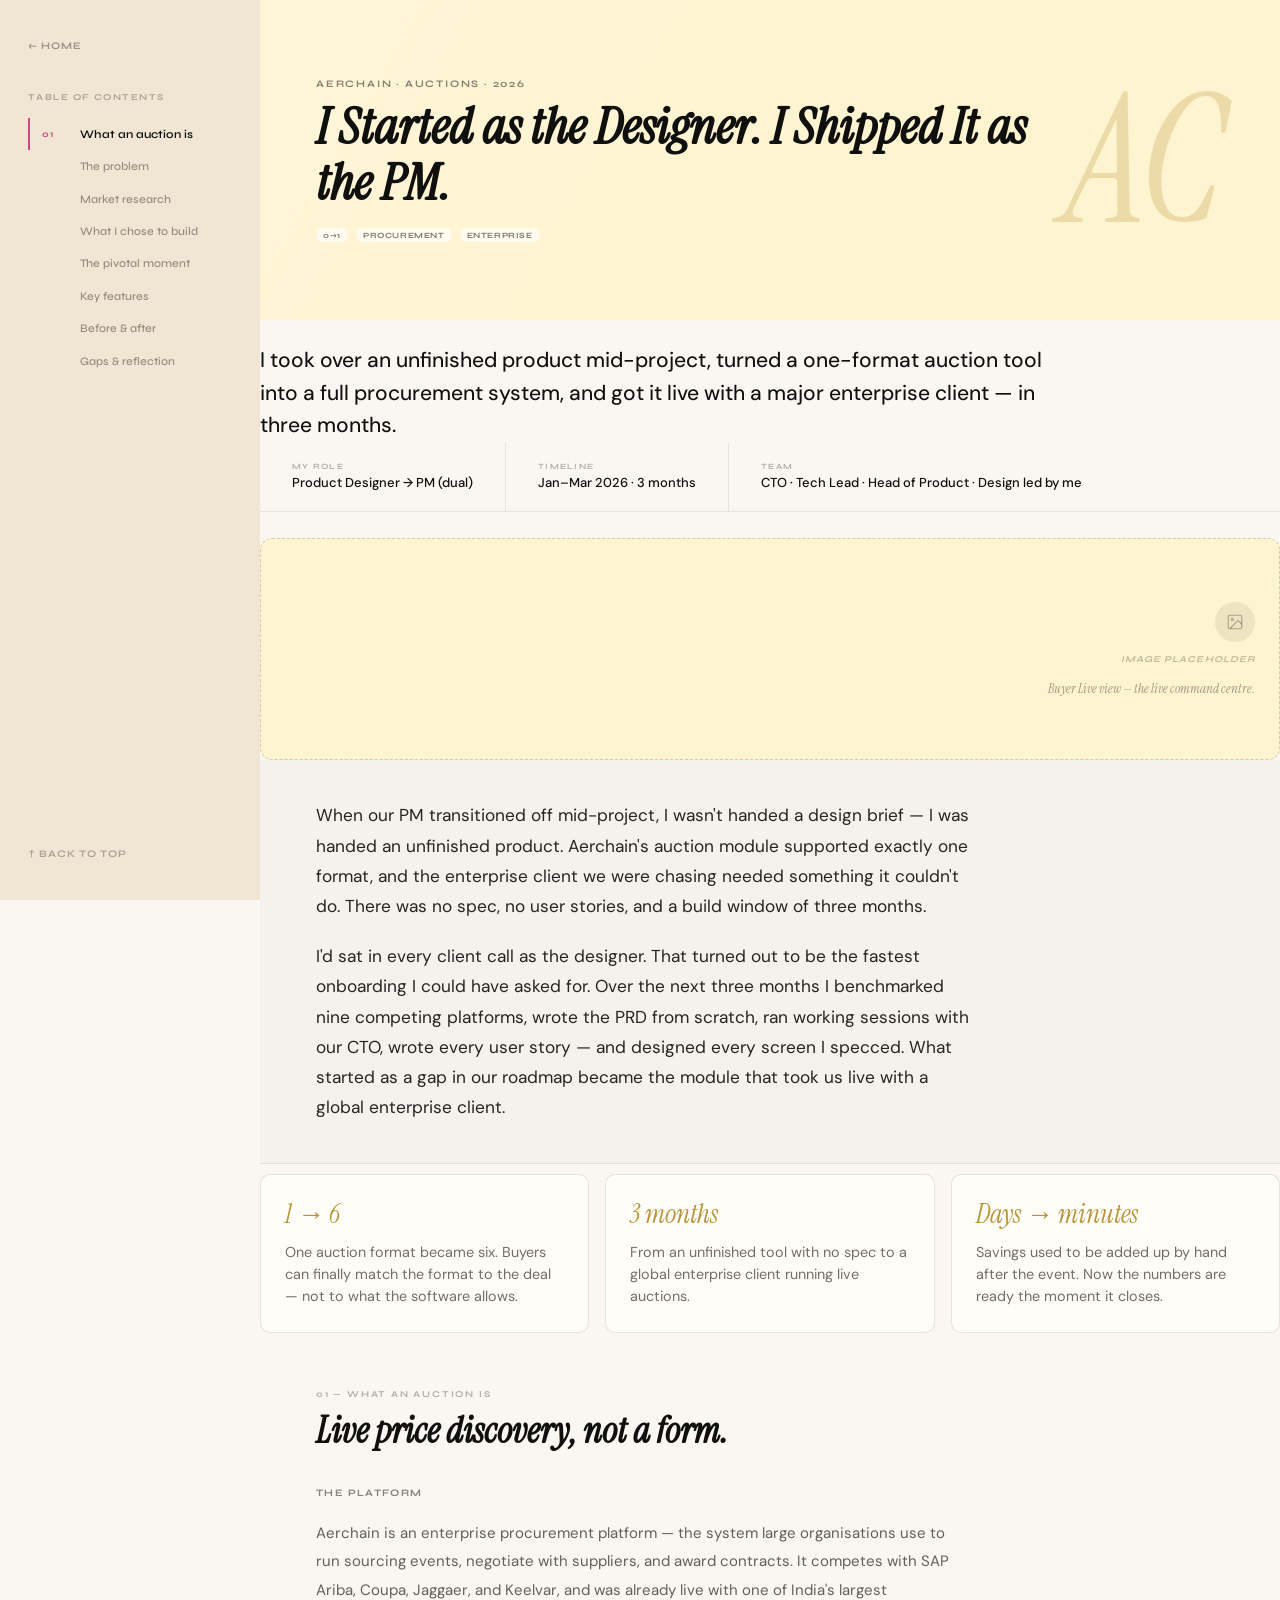
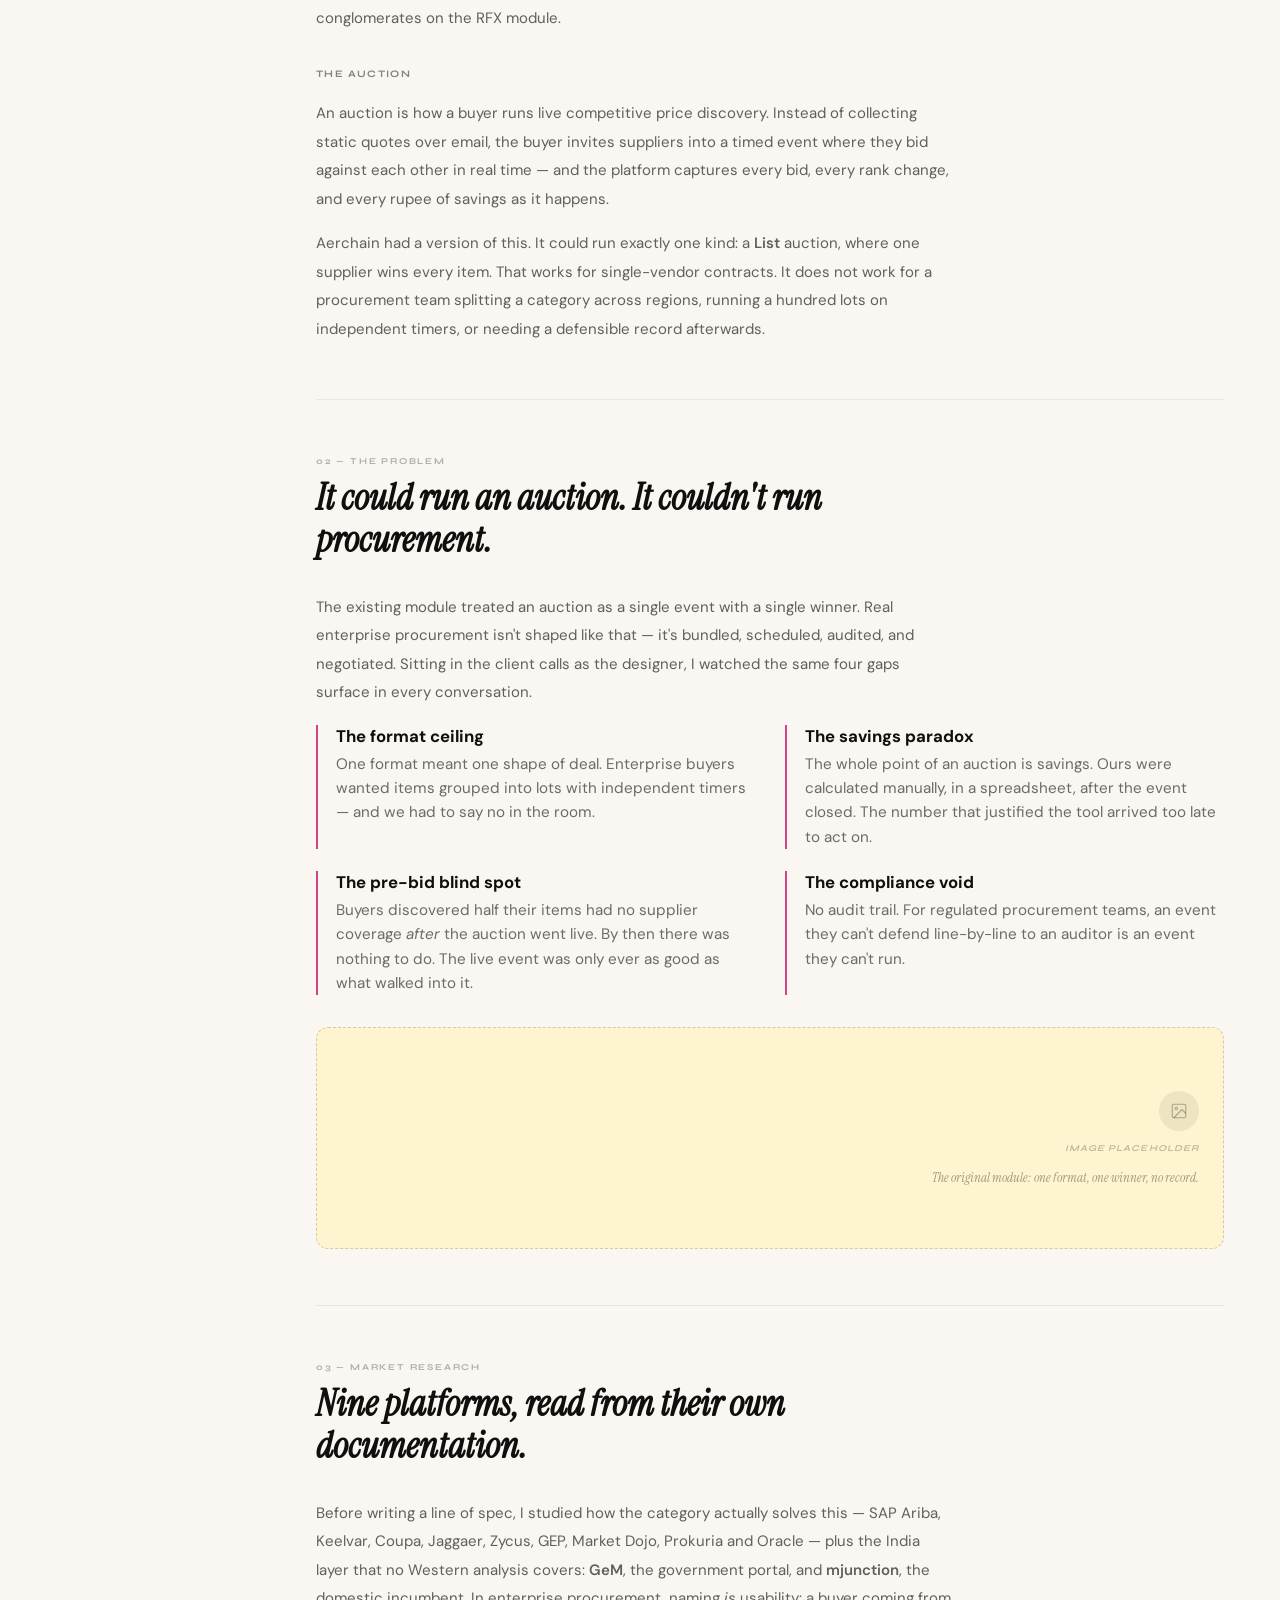
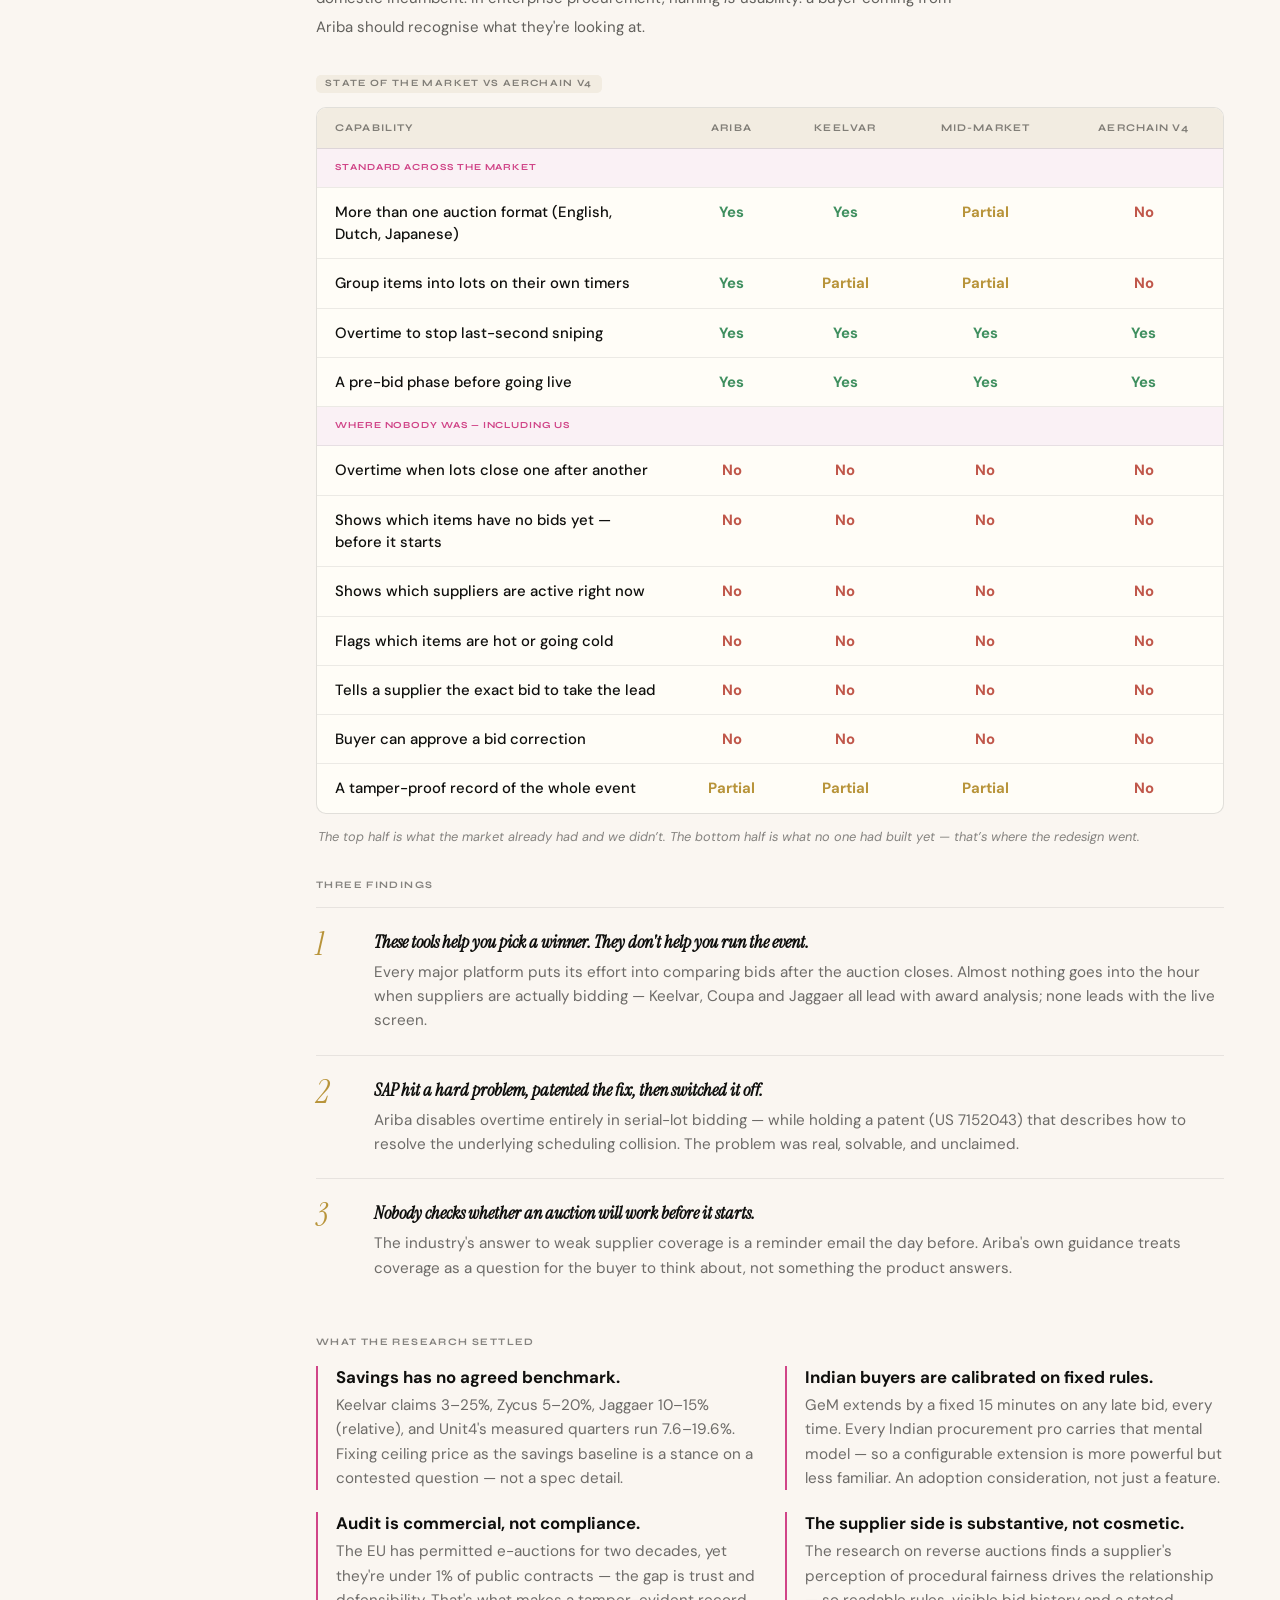
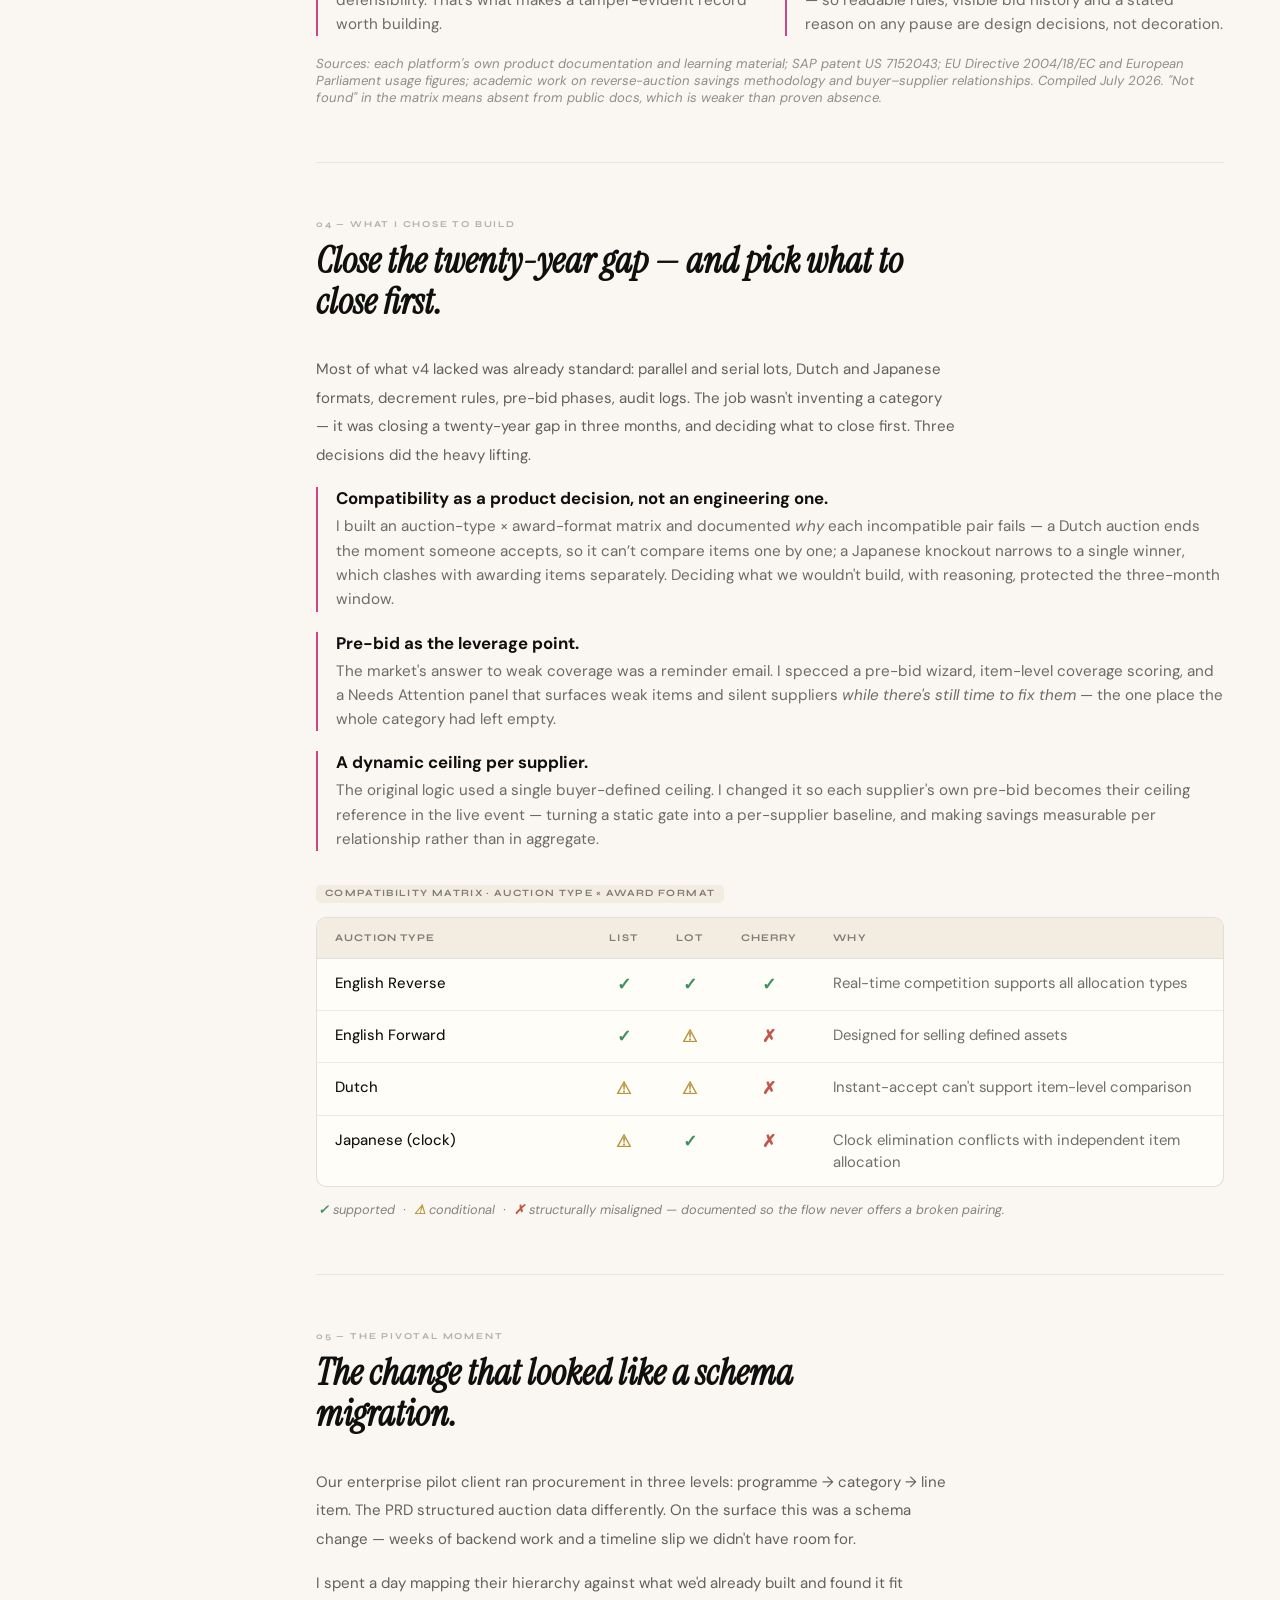
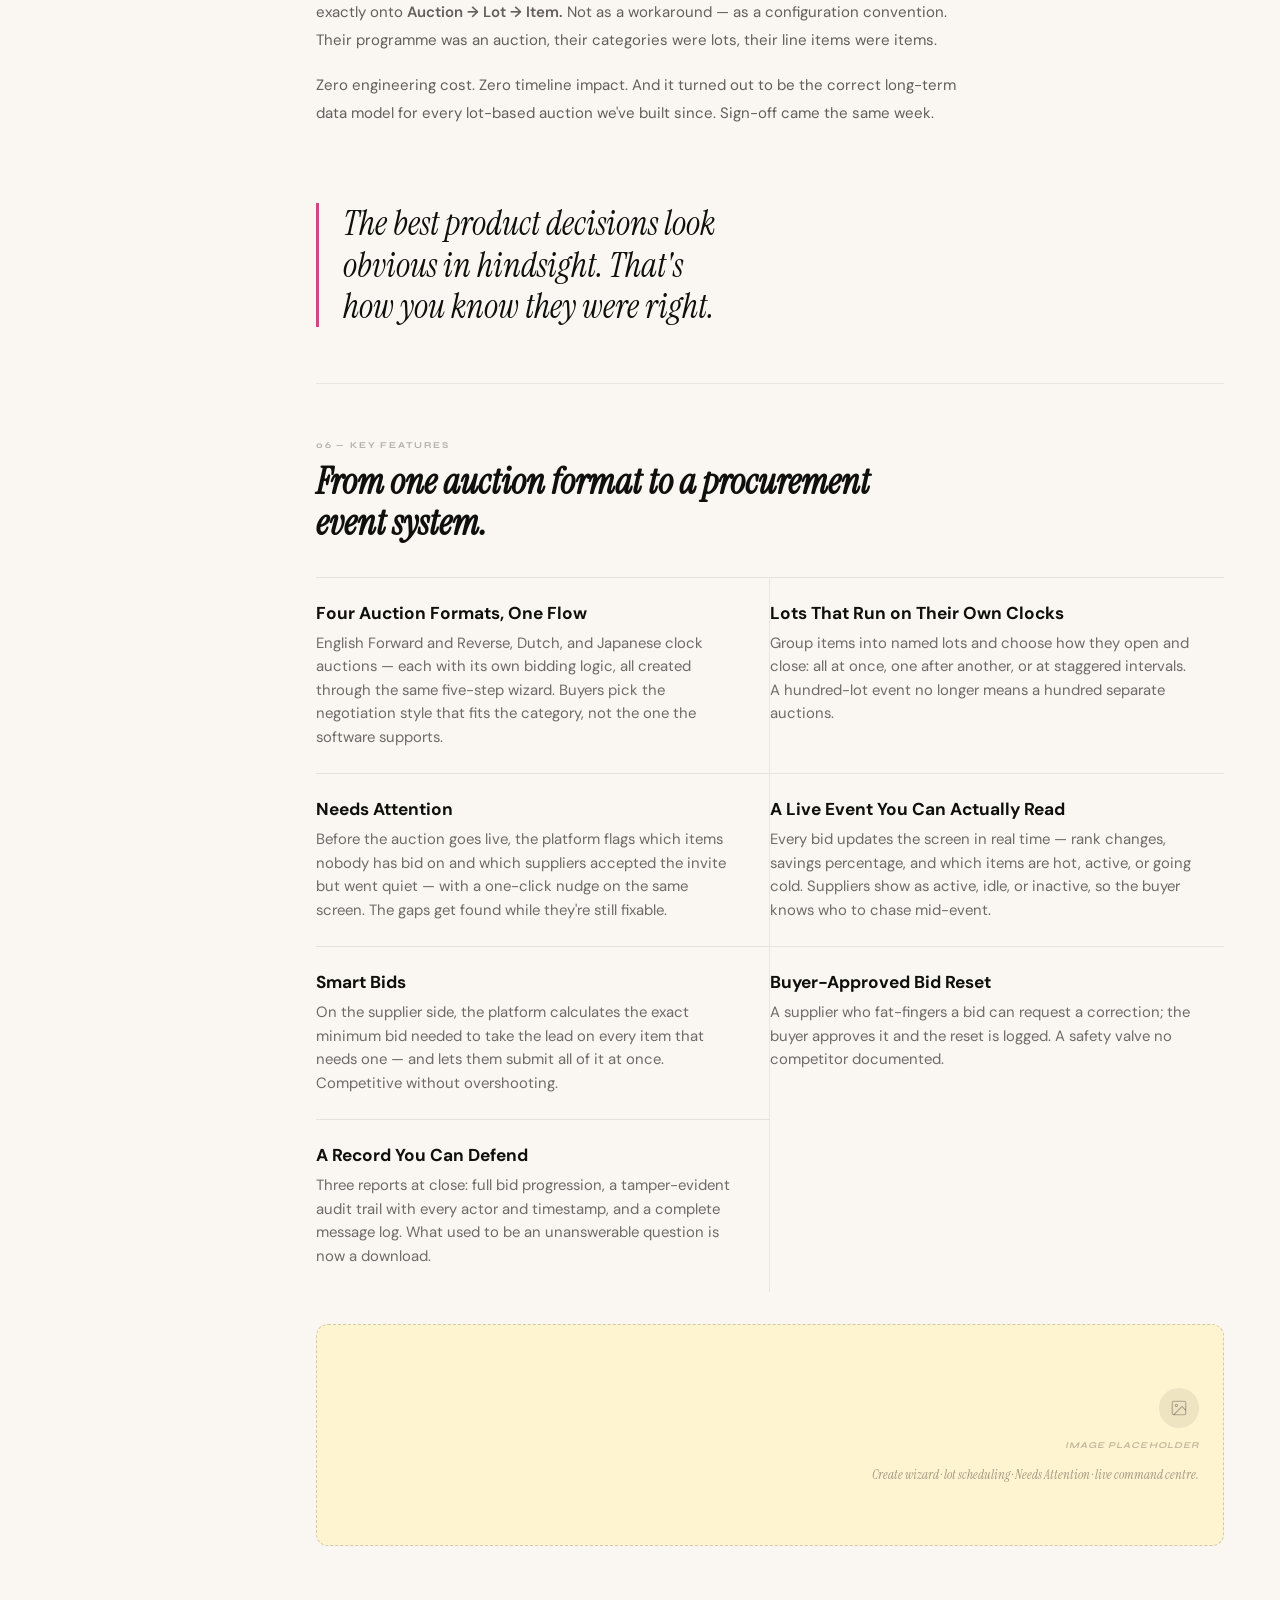
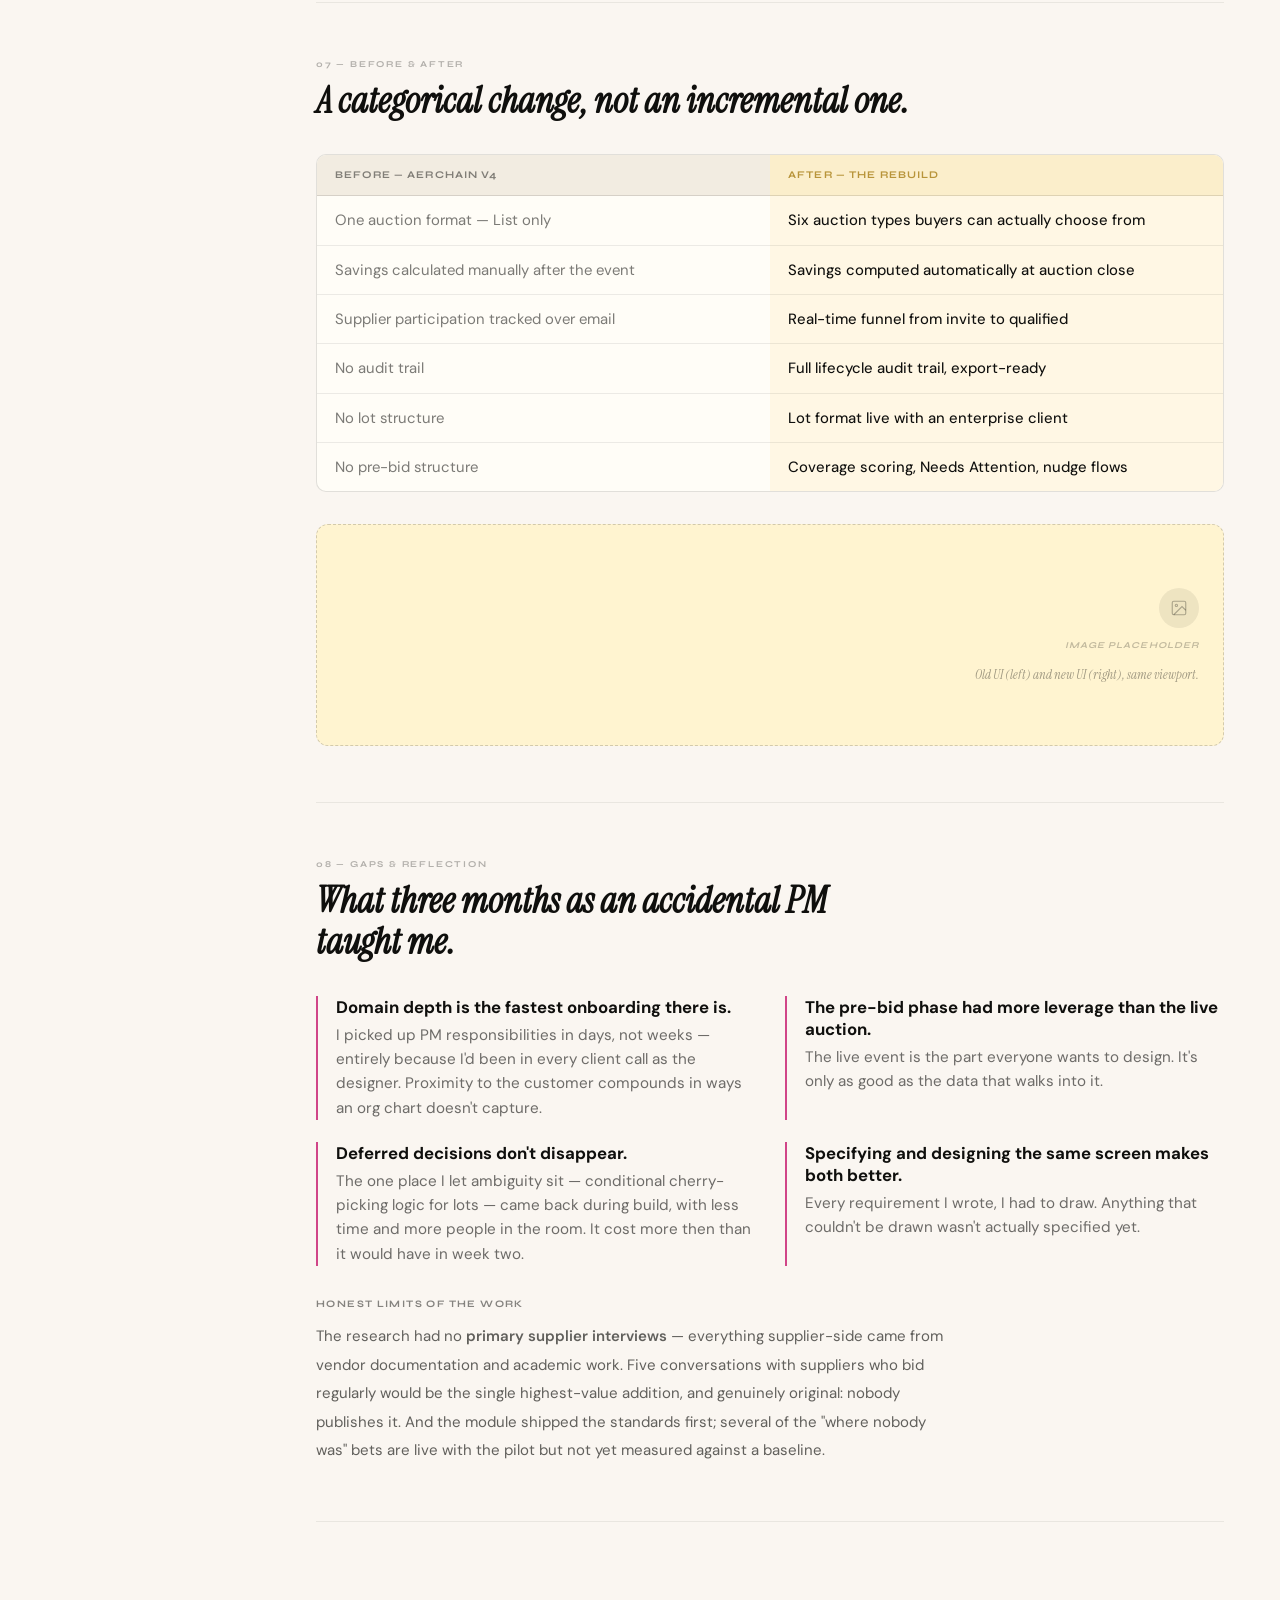
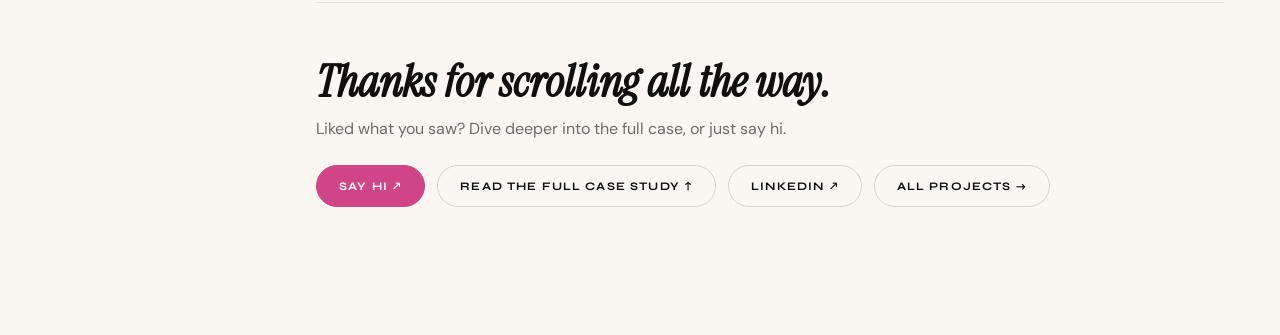
==== commit b3c16a86: "Clarity pass: metric-forward cards and plainer English Lead the impact cards with the number (1 to 6" ====
--- a/auction.html
+++ b/auction.html
@@ -126,7 +126,7 @@
           <span class="cs-hero-initial" style="color:#B8943A">AC</span>
         </div>
 
-        <p class="cs-subhead">How I took over a PRD mid-project, expanded a single-format auction tool into a multi-format procurement event system, and helped Aerchain land its largest enterprise pilot — in three months.</p>
+        <p class="cs-subhead">I took over an unfinished product mid-project, turned a one-format auction tool into a full procurement system, and got it live with a major enterprise client — in three months.</p>
 
         <div class="cs-meta-row">
           <div class="cs-meta-pill"><span class="cs-meta-pill-lbl">My Role</span><span class="cs-meta-pill-val">Product Designer → PM (dual)</span></div>
@@ -140,15 +140,15 @@
         <div class="cs-overview-block">
           <div class="cs-lede">
             <p>When our PM transitioned off mid-project, I wasn't handed a design brief — I was handed an unfinished product. Aerchain's auction module supported exactly one format, and the enterprise client we were chasing needed something it couldn't do. There was no spec, no user stories, and a build window of three months.</p>
-            <p>I'd sat in every client call as the designer. That turned out to be the fastest onboarding I could have asked for. Over the next three months I benchmarked nine competing platforms, wrote the PRD from scratch, ran KT sessions with our CTO, wrote every user story — and designed every screen I specced. What started as a gap in our roadmap became the module that took us live with a global enterprise client.</p>
+            <p>I'd sat in every client call as the designer. That turned out to be the fastest onboarding I could have asked for. Over the next three months I benchmarked nine competing platforms, wrote the PRD from scratch, ran working sessions with our CTO, wrote every user story — and designed every screen I specced. What started as a gap in our roadmap became the module that took us live with a global enterprise client.</p>
           </div>
         </div>
 
         <!-- 3 IMPACT -->
         <div class="cs-cards3">
-          <div class="c"><h3>Enterprise pilot live</h3><p>A global enterprise client went live on Lot-based English Reverse auctions — a format that didn't exist in the product three months earlier.</p></div>
-          <div class="c"><h3>1 → 6</h3><p>Auction formats went from a single List-only flow to six validated auction-type × award-format combinations.</p></div>
-          <div class="c"><h3>Days → minutes</h3><p>Time from auction close to award-ready data, previously a manual reconciliation exercise.</p></div>
+          <div class="c"><h3>1 → 6</h3><p>One auction format became six. Buyers can finally match the format to the deal — not to what the software allows.</p></div>
+          <div class="c"><h3>3 months</h3><p>From an unfinished tool with no spec to a global enterprise client running live auctions.</p></div>
+          <div class="c"><h3>Days → minutes</h3><p>Savings used to be added up by hand after the event. Now the numbers are ready the moment it closes.</p></div>
         </div>
 
         <div class="cs-sections">
@@ -196,22 +196,22 @@
                   <thead><tr><th>Capability</th><th class="cc">Ariba</th><th class="cc">Keelvar</th><th class="cc">Mid-market</th><th class="cc">Aerchain v4</th></tr></thead>
                   <tbody>
                     <tr><td class="grp" colspan="5">Standard across the market</td></tr>
-                    <tr><td class="cap">English, Dutch &amp; Japanese formats</td><td class="y">Yes</td><td class="y">Yes</td><td class="pt">Partial</td><td class="n">No</td></tr>
-                    <tr><td class="cap">Lots: parallel, serial, staggered</td><td class="y">Yes</td><td class="pt">Partial</td><td class="pt">Partial</td><td class="n">No</td></tr>
-                    <tr><td class="cap">Overtime &amp; anti-sniping</td><td class="y">Yes</td><td class="y">Yes</td><td class="y">Yes</td><td class="y">Yes</td></tr>
-                    <tr><td class="cap">Pre-bid phase before going live</td><td class="y">Yes</td><td class="y">Yes</td><td class="y">Yes</td><td class="y">Yes</td></tr>
+                    <tr><td class="cap">More than one auction format (English, Dutch, Japanese)</td><td class="y">Yes</td><td class="y">Yes</td><td class="pt">Partial</td><td class="n">No</td></tr>
+                    <tr><td class="cap">Group items into lots on their own timers</td><td class="y">Yes</td><td class="pt">Partial</td><td class="pt">Partial</td><td class="n">No</td></tr>
+                    <tr><td class="cap">Overtime to stop last-second sniping</td><td class="y">Yes</td><td class="y">Yes</td><td class="y">Yes</td><td class="y">Yes</td></tr>
+                    <tr><td class="cap">A pre-bid phase before going live</td><td class="y">Yes</td><td class="y">Yes</td><td class="y">Yes</td><td class="y">Yes</td></tr>
                     <tr><td class="grp" colspan="5">Where nobody was — including us</td></tr>
-                    <tr><td class="cap">Overtime inside serial-lot mode</td><td class="n">No</td><td class="n">No</td><td class="n">No</td><td class="n">No</td></tr>
-                    <tr><td class="cap">Item coverage scoring pre-live</td><td class="n">No</td><td class="n">No</td><td class="n">No</td><td class="n">No</td></tr>
-                    <tr><td class="cap">Live supplier engagement state</td><td class="n">No</td><td class="n">No</td><td class="n">No</td><td class="n">No</td></tr>
-                    <tr><td class="cap">Item heat classification</td><td class="n">No</td><td class="n">No</td><td class="n">No</td><td class="n">No</td></tr>
-                    <tr><td class="cap">Supplier smart-bid assistance</td><td class="n">No</td><td class="n">No</td><td class="n">No</td><td class="n">No</td></tr>
-                    <tr><td class="cap">Buyer-approved bid reset</td><td class="n">No</td><td class="n">No</td><td class="n">No</td><td class="n">No</td></tr>
-                    <tr><td class="cap">Tamper-evident audit record</td><td class="pt">Partial</td><td class="pt">Partial</td><td class="pt">Partial</td><td class="n">No</td></tr>
+                    <tr><td class="cap">Overtime when lots close one after another</td><td class="n">No</td><td class="n">No</td><td class="n">No</td><td class="n">No</td></tr>
+                    <tr><td class="cap">Shows which items have no bids yet — before it starts</td><td class="n">No</td><td class="n">No</td><td class="n">No</td><td class="n">No</td></tr>
+                    <tr><td class="cap">Shows which suppliers are active right now</td><td class="n">No</td><td class="n">No</td><td class="n">No</td><td class="n">No</td></tr>
+                    <tr><td class="cap">Flags which items are hot or going cold</td><td class="n">No</td><td class="n">No</td><td class="n">No</td><td class="n">No</td></tr>
+                    <tr><td class="cap">Tells a supplier the exact bid to take the lead</td><td class="n">No</td><td class="n">No</td><td class="n">No</td><td class="n">No</td></tr>
+                    <tr><td class="cap">Buyer can approve a bid correction</td><td class="n">No</td><td class="n">No</td><td class="n">No</td><td class="n">No</td></tr>
+                    <tr><td class="cap">A tamper-proof record of the whole event</td><td class="pt">Partial</td><td class="pt">Partial</td><td class="pt">Partial</td><td class="n">No</td></tr>
                   </tbody>
                 </table>
               </div>
-              <p class="cs-strip-cap">The top half is a twenty-year-old standard we were behind on. The bottom half is whitespace nobody had reached — which is where the redesign went.</p>
+              <p class="cs-strip-cap">The top half is what the market already had and we didn&rsquo;t. The bottom half is what no one had built yet — that&rsquo;s where the redesign went.</p>
             </div>
 
             <div class="cs-fullwrap">
@@ -243,7 +243,7 @@
               <p>Most of what v4 lacked was already standard: parallel and serial lots, Dutch and Japanese formats, decrement rules, pre-bid phases, audit logs. The job wasn't inventing a category — it was closing a twenty-year gap in three months, and deciding what to close first. Three decisions did the heavy lifting.</p>
             </div>
             <ul class="cs-issues" style="max-width:none;margin-top:18px">
-              <li><b>Compatibility as a product decision, not an engineering one.</b><span>I built an auction-type × award-format matrix and documented <em>why</em> each incompatible pair fails — Dutch instant-accept can't support item-level comparative evaluation; Japanese clock elimination conflicts with independent item allocation. Deciding what we wouldn't build, with reasoning, protected the three-month window.</span></li>
+              <li><b>Compatibility as a product decision, not an engineering one.</b><span>I built an auction-type × award-format matrix and documented <em>why</em> each incompatible pair fails — a Dutch auction ends the moment someone accepts, so it can&rsquo;t compare items one by one; a Japanese knockout narrows to a single winner, which clashes with awarding items separately. Deciding what we wouldn't build, with reasoning, protected the three-month window.</span></li>
               <li><b>Pre-bid as the leverage point.</b><span>The market's answer to weak coverage was a reminder email. I specced a pre-bid wizard, item-level coverage scoring, and a Needs Attention panel that surfaces weak items and silent suppliers <em>while there's still time to fix them</em> — the one place the whole category had left empty.</span></li>
               <li><b>A dynamic ceiling per supplier.</b><span>The original logic used a single buyer-defined ceiling. I changed it so each supplier's own pre-bid becomes their ceiling reference in the live event — turning a static gate into a per-supplier baseline, and making savings measurable per relationship rather than in aggregate.</span></li>
             </ul>
@@ -301,7 +301,7 @@
                 <table class="cs-ab">
                   <thead><tr><th>Before — Aerchain v4</th><th class="aft">After — the rebuild</th></tr></thead>
                   <tbody>
-                    <tr><td class="bef">One auction format — List only</td><td class="aft">Six validated auction-type × award-format combinations</td></tr>
+                    <tr><td class="bef">One auction format — List only</td><td class="aft">Six auction types buyers can actually choose from</td></tr>
                     <tr><td class="bef">Savings calculated manually after the event</td><td class="aft">Savings computed automatically at auction close</td></tr>
                     <tr><td class="bef">Supplier participation tracked over email</td><td class="aft">Real-time funnel from invite to qualified</td></tr>
                     <tr><td class="bef">No audit trail</td><td class="aft">Full lifecycle audit trail, export-ready</td></tr>
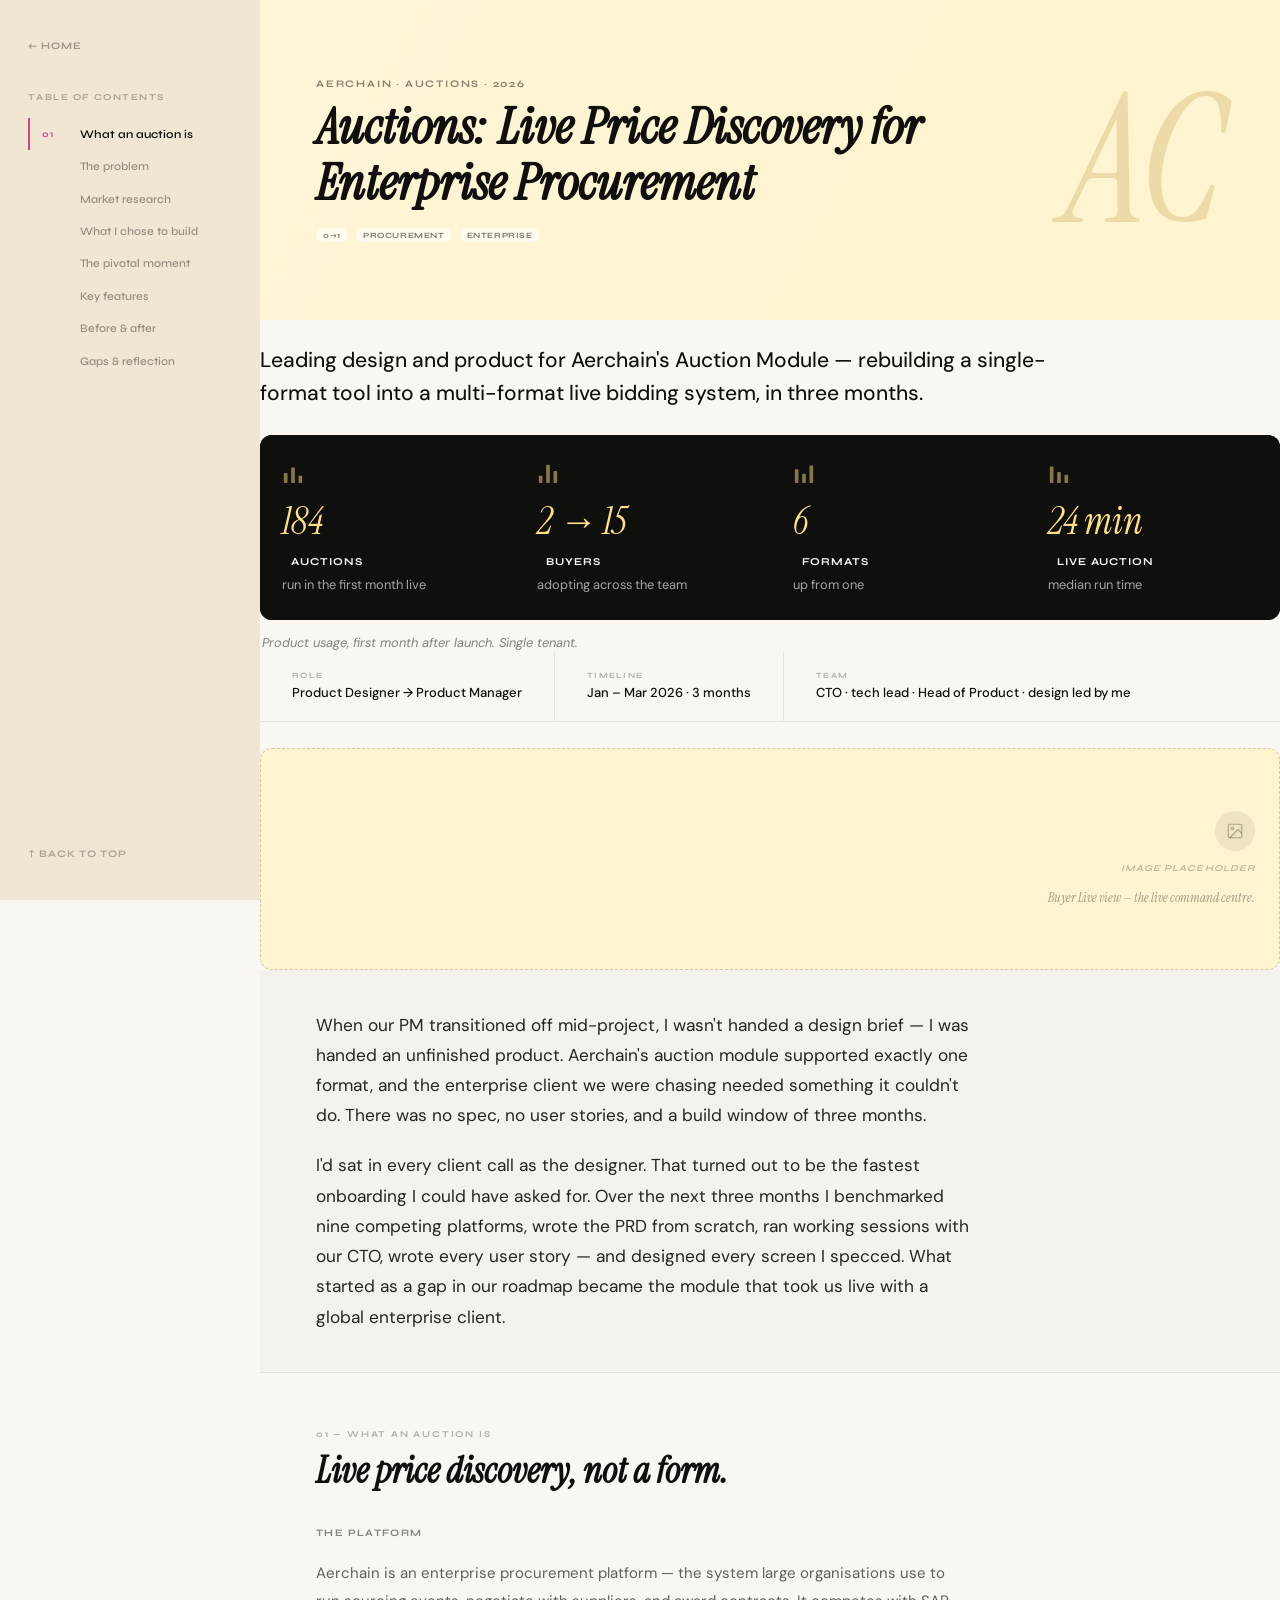
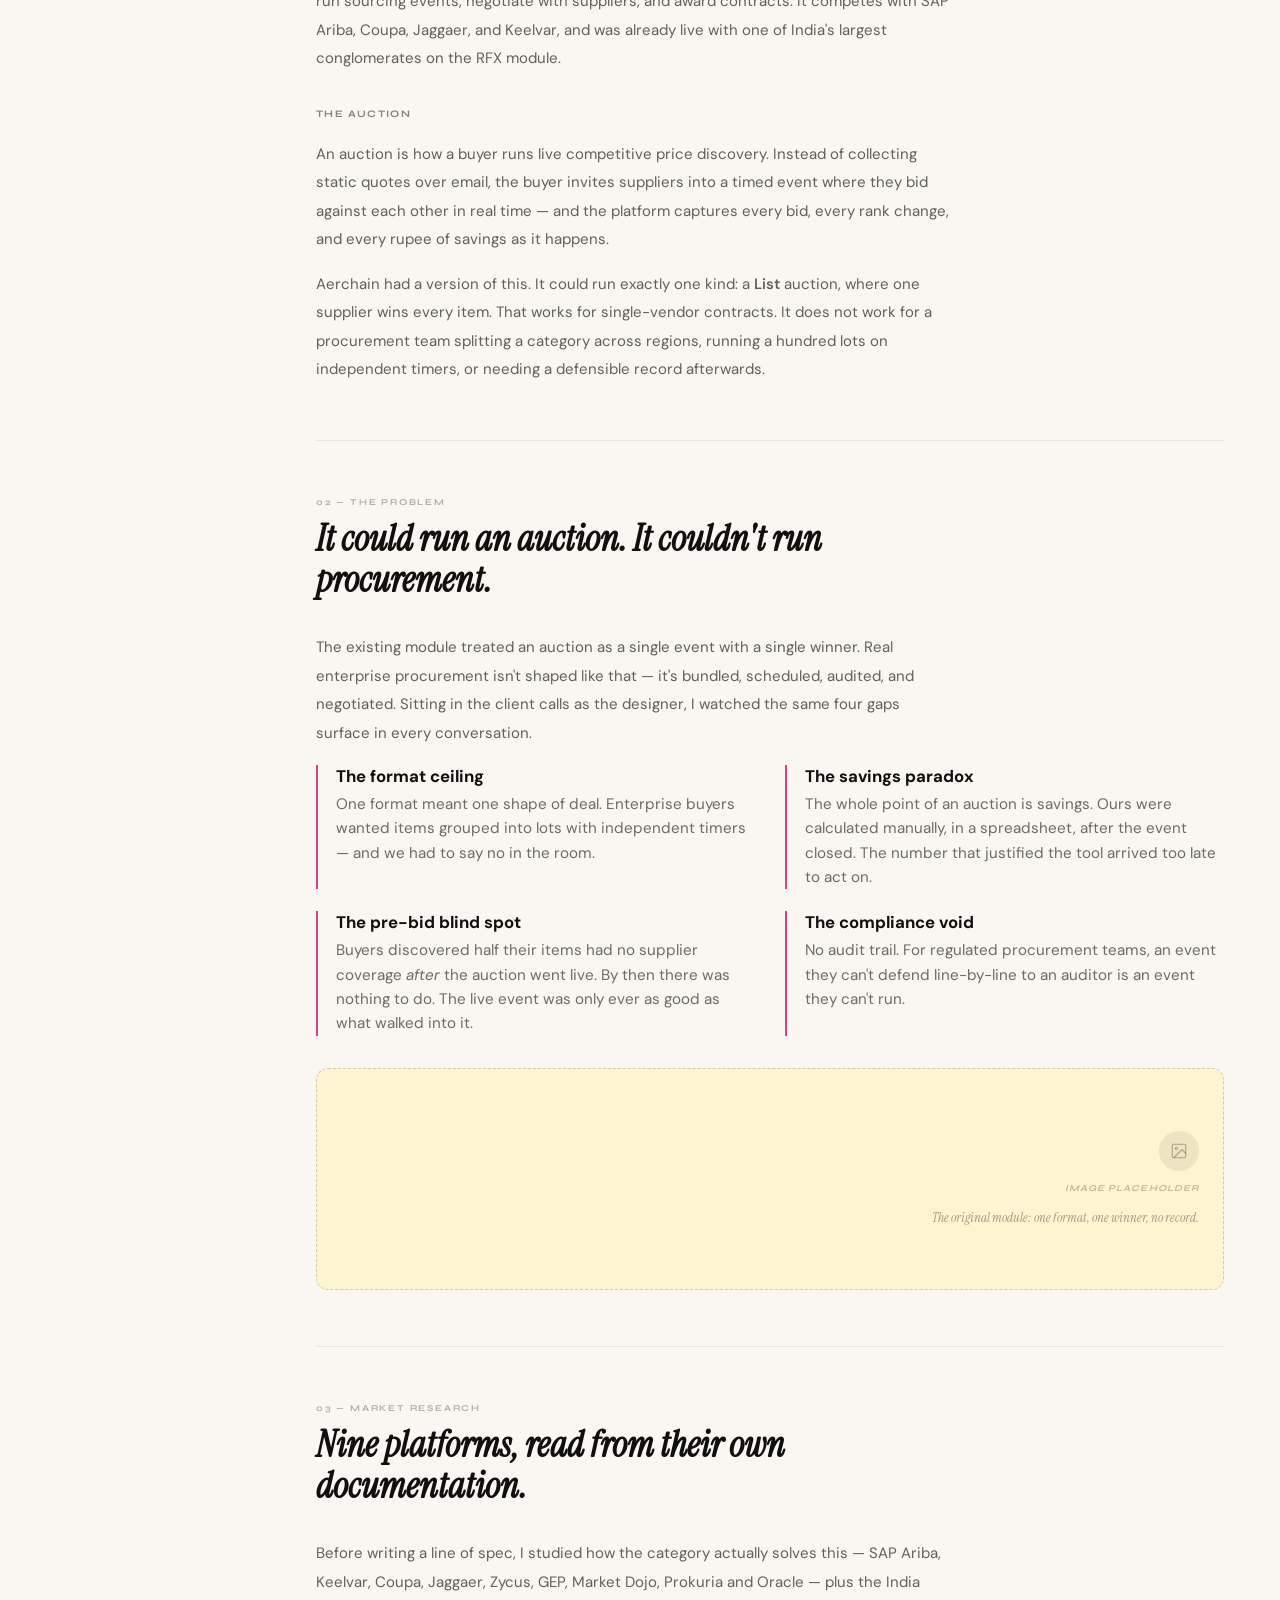
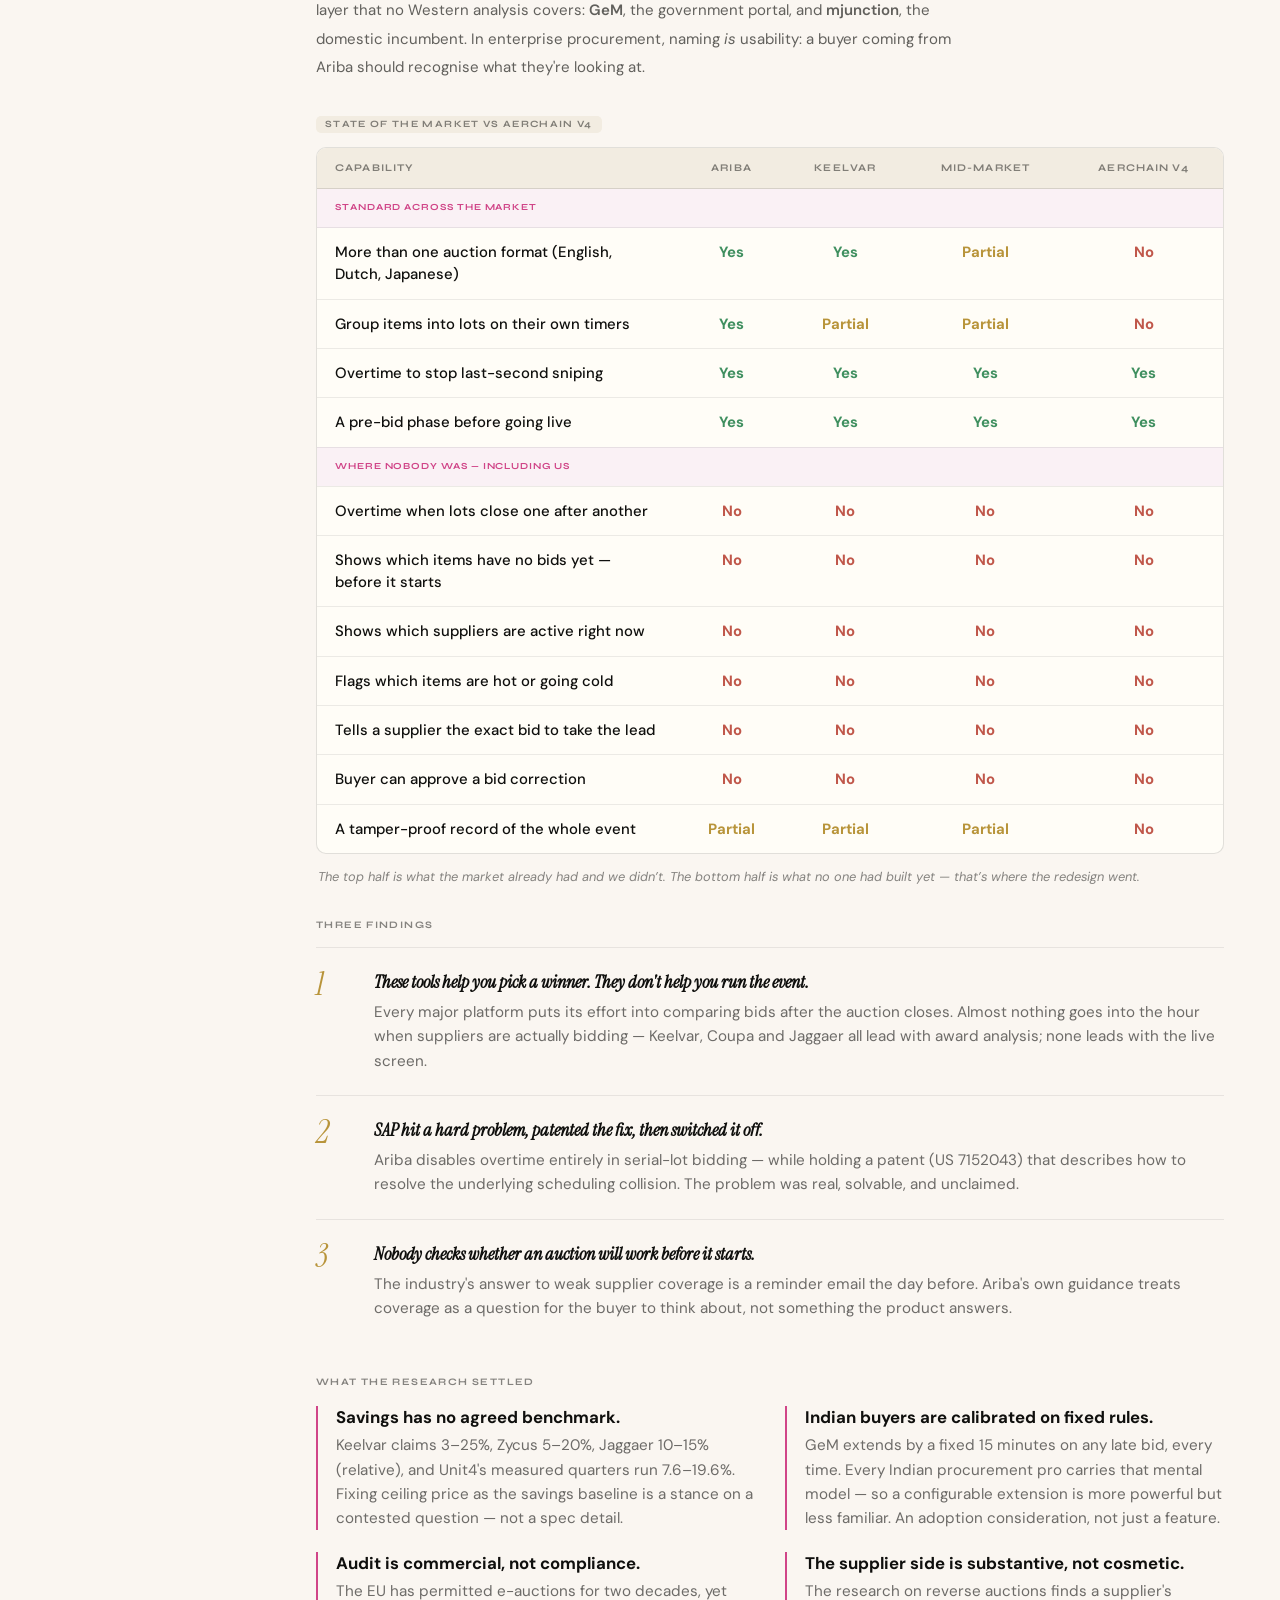
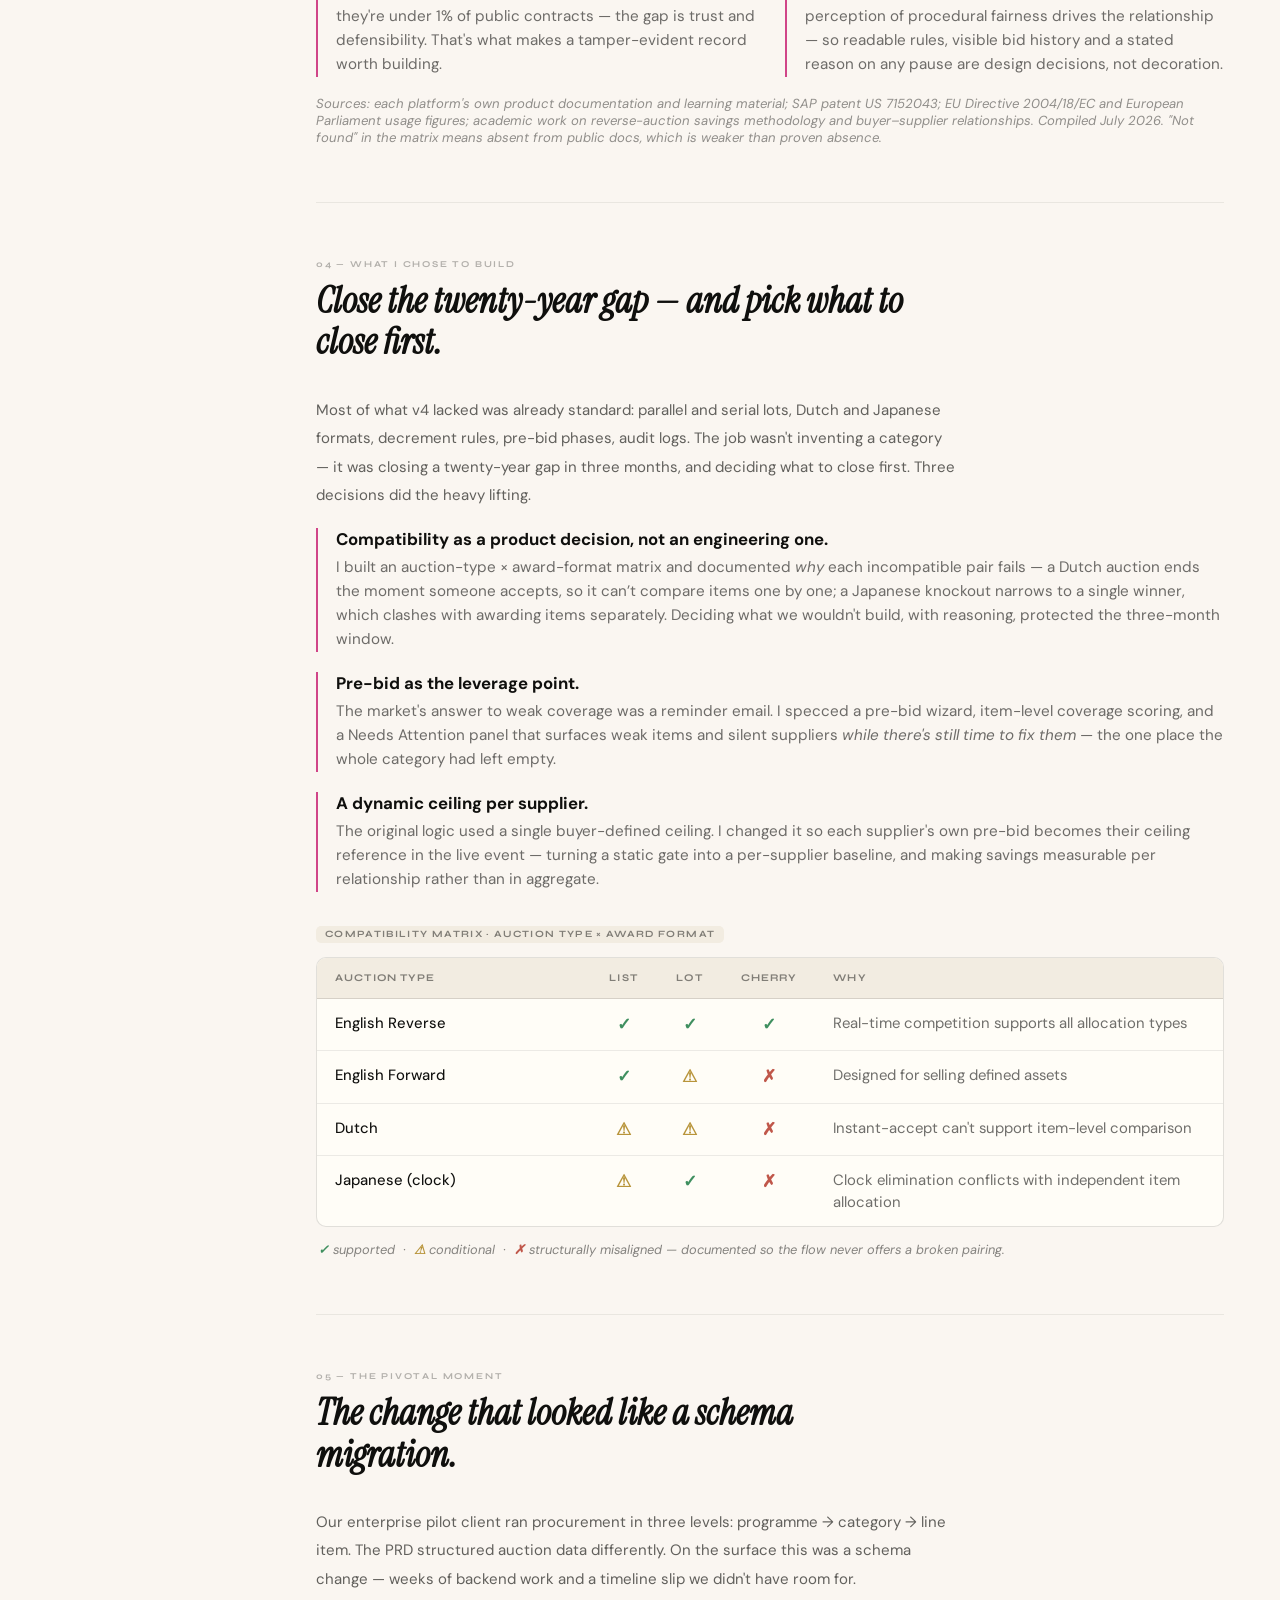
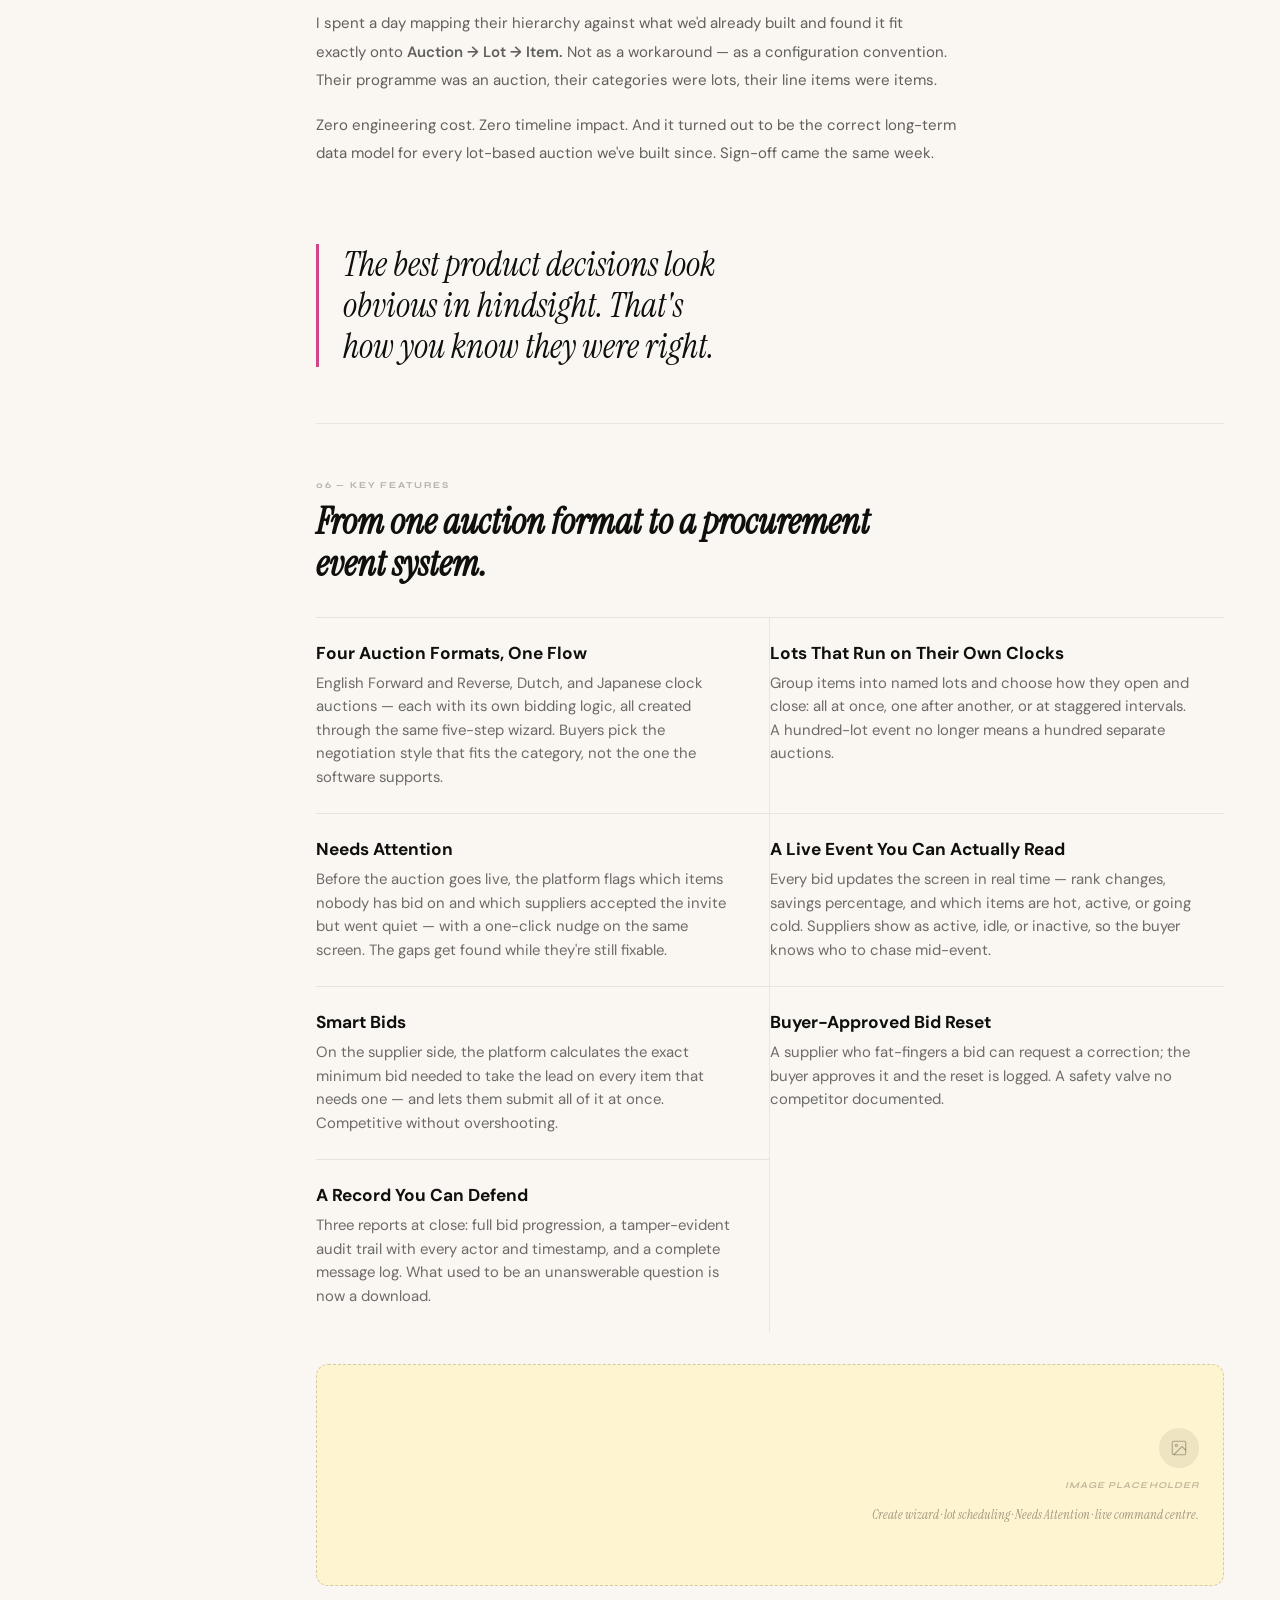
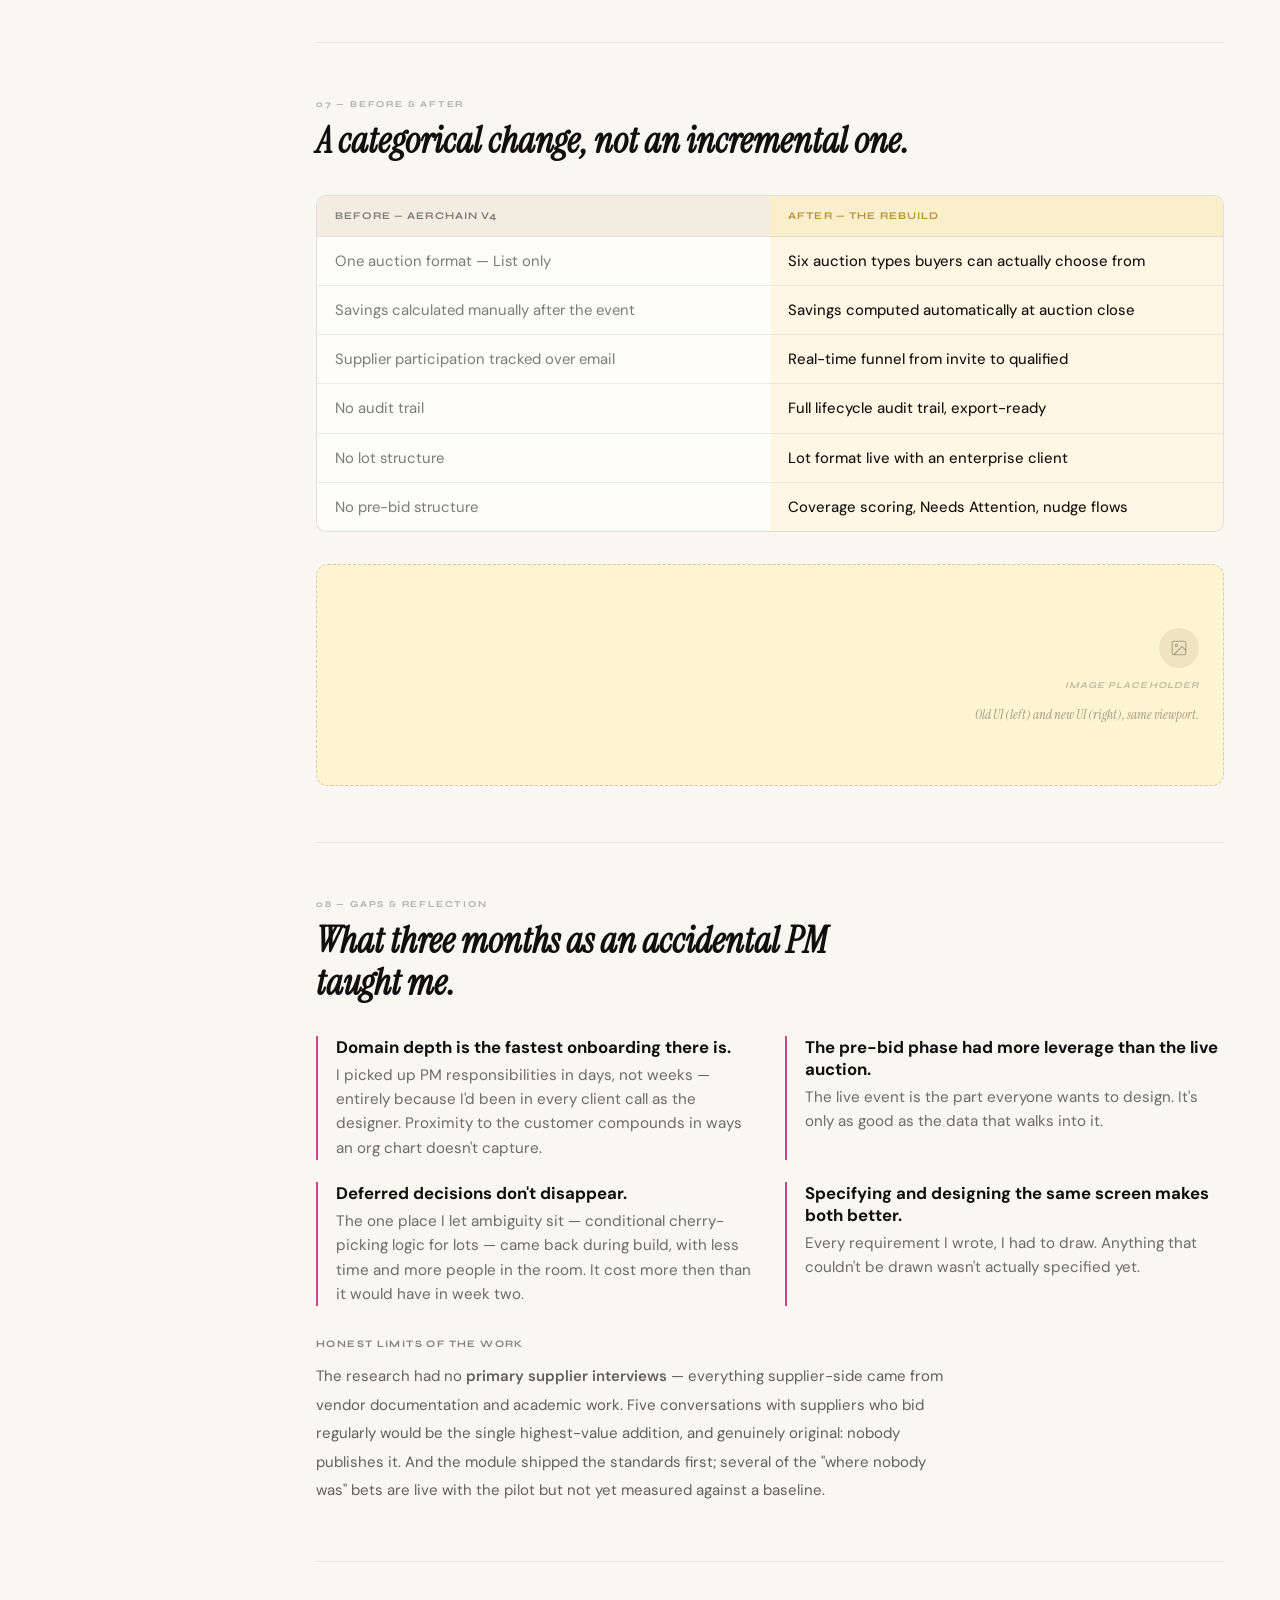
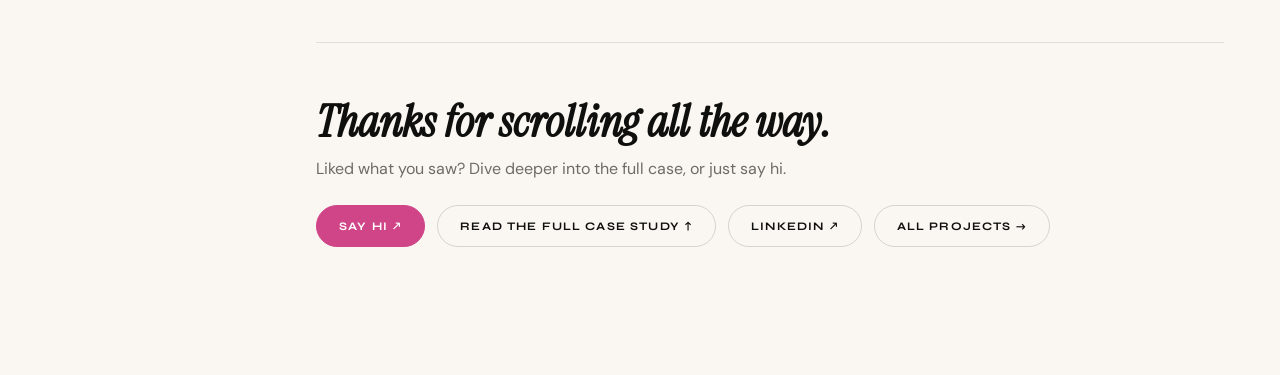
==== commit 1f965425: "Rebuild hero to spec: metrics-first, product-descriptive title New H1 'Auctions: Live Price Discover" ====
--- a/auction.html
+++ b/auction.html
@@ -32,6 +32,17 @@
     .cs-cards3 .c h3{font-family:var(--serif);font-style:italic;font-weight:400;font-size:1.7rem;color:#B8943A;line-height:1.1;margin:0 0 12px}
     .cs-cards3 .c p{font-size:.9rem;color:#0f0f0d99;line-height:1.55;margin:0}
     @media(max-width:820px){.cs-cards3{grid-template-columns:1fr}}
+
+    .cs-mstrip{display:grid;grid-template-columns:repeat(4,minmax(0,1fr));gap:1px;background:#0f0f0d;border-radius:12px;overflow:hidden;margin-top:26px;max-width:100%}
+    .cs-mstrip .m{background:#0f0f0d;padding:26px 22px}
+    .cs-mstrip .ico{display:block;margin-bottom:14px}
+    .cs-mstrip .ico svg{width:22px;height:22px}
+    .cs-mstrip .ico rect{fill:#fedf8a;opacity:.5}
+    .cs-mstrip .n{font-family:var(--serif);font-style:italic;font-size:clamp(1.9rem,3vw,2.5rem);color:#fedf8a;line-height:1}
+    .cs-mstrip .lbl{font-family:var(--syne);text-transform:uppercase;letter-spacing:.09em;font-size:.66rem;font-weight:700;color:#faf6f1;margin-top:12px}
+    .cs-mstrip .cap{font-size:.8rem;color:#faf6f1a6;margin-top:5px;line-height:1.4}
+    @media(max-width:820px){.cs-mstrip{grid-template-columns:repeat(2,minmax(0,1fr))}}
+    @media(max-width:480px){.cs-mstrip{grid-template-columns:1fr}}
 
     .cs-eyebrow-sm{font-family:var(--syne);text-transform:uppercase;letter-spacing:.14em;font-size:.62rem;font-weight:700;color:#0f0f0d80;margin:32px 0 12px}
     .cs-eyebrow-sm:first-child{margin-top:0}
@@ -120,18 +131,26 @@
         <div class="cs-hero-band" style="background:#FFF4D0" id="top">
           <div class="cs-hero-text">
             <p class="cs-company-label">Aerchain · Auctions · 2026</p>
-            <h1 class="cs-title">I Started as the Designer. I Shipped It as the PM.</h1>
+            <h1 class="cs-title">Auctions: Live Price Discovery for Enterprise Procurement</h1>
             <div class="cs-tags"><span class="ctag">0→1</span><span class="ctag">Procurement</span><span class="ctag">Enterprise</span></div>
           </div>
           <span class="cs-hero-initial" style="color:#B8943A">AC</span>
         </div>
 
-        <p class="cs-subhead">I took over an unfinished product mid-project, turned a one-format auction tool into a full procurement system, and got it live with a major enterprise client — in three months.</p>
+        <p class="cs-subhead">Leading design and product for Aerchain's Auction Module — rebuilding a single-format tool into a multi-format live bidding system, in three months.</p>
+
+        <div class="cs-mstrip">
+          <div class="m"><span class="ico"><svg viewBox="0 0 22 24"><rect x="1" y="13" width="4" height="11" rx="1"/><rect x="9" y="7" width="4" height="17" rx="1"/><rect x="17" y="16" width="4" height="8" rx="1"/></svg></span><div class="n">184</div><div class="lbl">Auctions</div><div class="cap">run in the first month live</div></div>
+          <div class="m"><span class="ico"><svg viewBox="0 0 22 24"><rect x="1" y="16" width="4" height="8" rx="1"/><rect x="9" y="4" width="4" height="20" rx="1"/><rect x="17" y="11" width="4" height="13" rx="1"/></svg></span><div class="n">2 → 15</div><div class="lbl">Buyers</div><div class="cap">adopting across the team</div></div>
+          <div class="m"><span class="ico"><svg viewBox="0 0 22 24"><rect x="1" y="9" width="4" height="15" rx="1"/><rect x="9" y="14" width="4" height="10" rx="1"/><rect x="17" y="5" width="4" height="19" rx="1"/></svg></span><div class="n">6</div><div class="lbl">Formats</div><div class="cap">up from one</div></div>
+          <div class="m"><span class="ico"><svg viewBox="0 0 22 24"><rect x="1" y="6" width="4" height="18" rx="1"/><rect x="9" y="12" width="4" height="12" rx="1"/><rect x="17" y="15" width="4" height="9" rx="1"/></svg></span><div class="n">24 min</div><div class="lbl">Live auction</div><div class="cap">median run time</div></div>
+        </div>
+        <p class="cs-strip-cap">Product usage, first month after launch. Single tenant.</p>
 
         <div class="cs-meta-row">
-          <div class="cs-meta-pill"><span class="cs-meta-pill-lbl">My Role</span><span class="cs-meta-pill-val">Product Designer → PM (dual)</span></div>
-          <div class="cs-meta-pill"><span class="cs-meta-pill-lbl">Timeline</span><span class="cs-meta-pill-val">Jan–Mar 2026 · 3 months</span></div>
-          <div class="cs-meta-pill"><span class="cs-meta-pill-lbl">Team</span><span class="cs-meta-pill-val">CTO · Tech Lead · Head of Product · Design led by me</span></div>
+          <div class="cs-meta-pill"><span class="cs-meta-pill-lbl">Role</span><span class="cs-meta-pill-val">Product Designer → Product Manager</span></div>
+          <div class="cs-meta-pill"><span class="cs-meta-pill-lbl">Timeline</span><span class="cs-meta-pill-val">Jan – Mar 2026 · 3 months</span></div>
+          <div class="cs-meta-pill"><span class="cs-meta-pill-lbl">Team</span><span class="cs-meta-pill-val">CTO · tech lead · Head of Product · design led by me</span></div>
         </div>
 
         <div class="cs-img-block" style="--cover-bg:#FFF4D0;margin-top:26px"><span class="cs-img-label"><span class="cs-img-icon"><svg viewBox="0 0 24 24"><rect x="3" y="3" width="18" height="18" rx="2"/><circle cx="8.5" cy="8.5" r="1.5"/><polyline points="21 15 16 10 5 21"/></svg></span><span class="cs-img-tag">Image placeholder</span><span class="cs-imgcap">Buyer Live view — the live command centre.</span></span></div>
@@ -142,13 +161,6 @@
             <p>When our PM transitioned off mid-project, I wasn't handed a design brief — I was handed an unfinished product. Aerchain's auction module supported exactly one format, and the enterprise client we were chasing needed something it couldn't do. There was no spec, no user stories, and a build window of three months.</p>
             <p>I'd sat in every client call as the designer. That turned out to be the fastest onboarding I could have asked for. Over the next three months I benchmarked nine competing platforms, wrote the PRD from scratch, ran working sessions with our CTO, wrote every user story — and designed every screen I specced. What started as a gap in our roadmap became the module that took us live with a global enterprise client.</p>
           </div>
-        </div>
-
-        <!-- 3 IMPACT -->
-        <div class="cs-cards3">
-          <div class="c"><h3>1 → 6</h3><p>One auction format became six. Buyers can finally match the format to the deal — not to what the software allows.</p></div>
-          <div class="c"><h3>3 months</h3><p>From an unfinished tool with no spec to a global enterprise client running live auctions.</p></div>
-          <div class="c"><h3>Days → minutes</h3><p>Savings used to be added up by hand after the event. Now the numbers are ready the moment it closes.</p></div>
         </div>
 
         <div class="cs-sections">
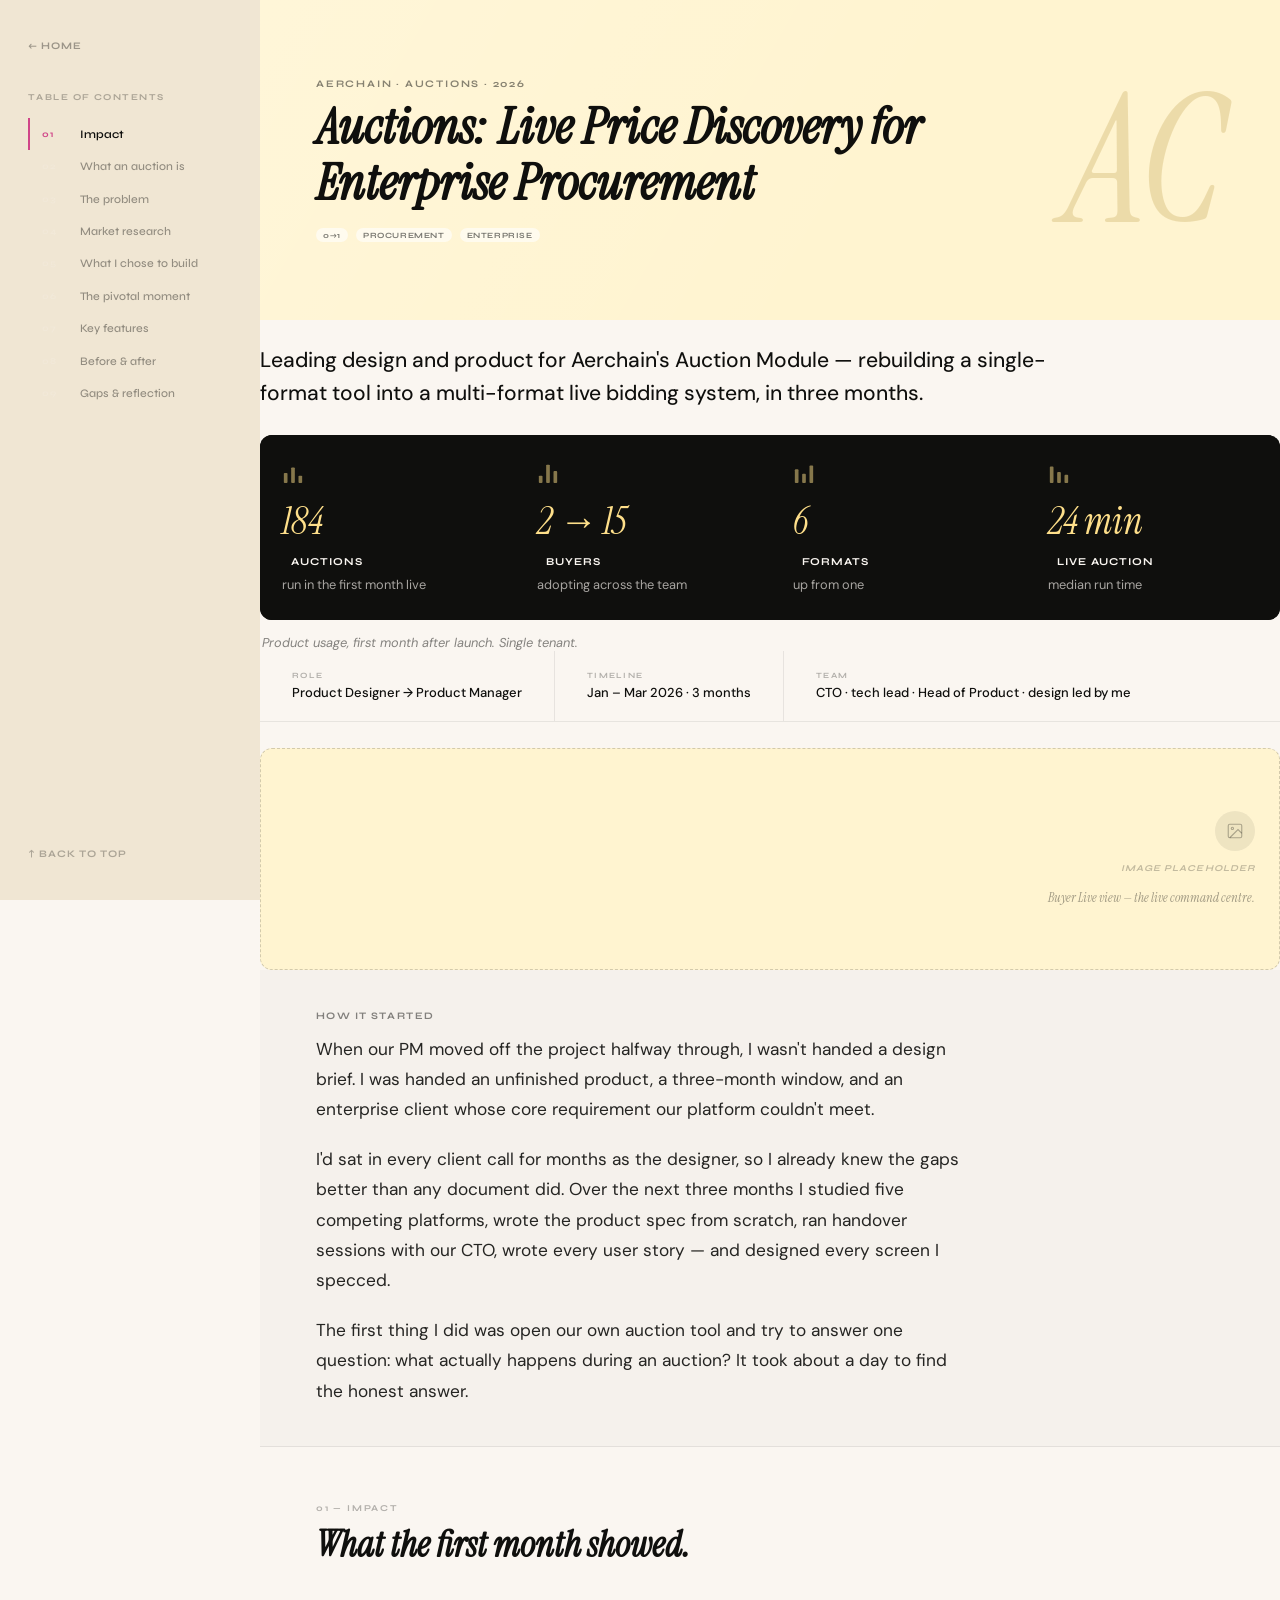
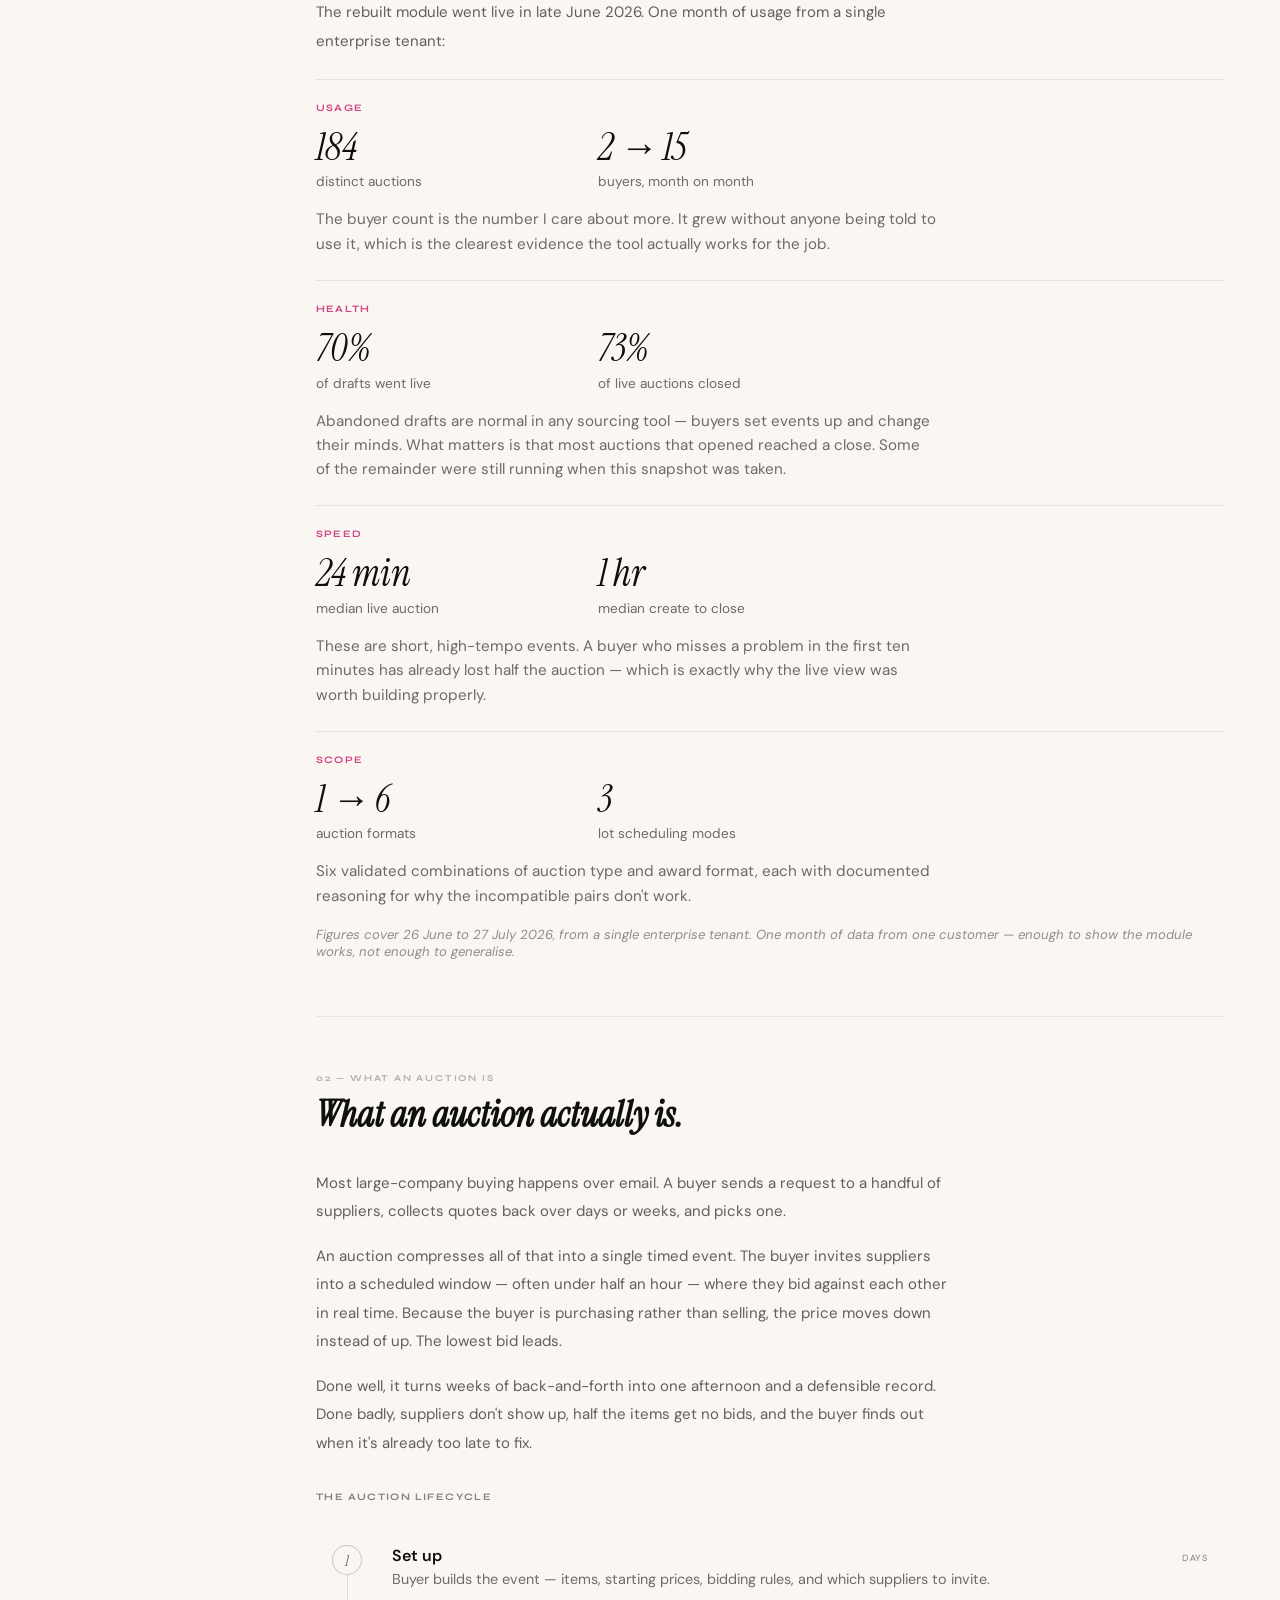
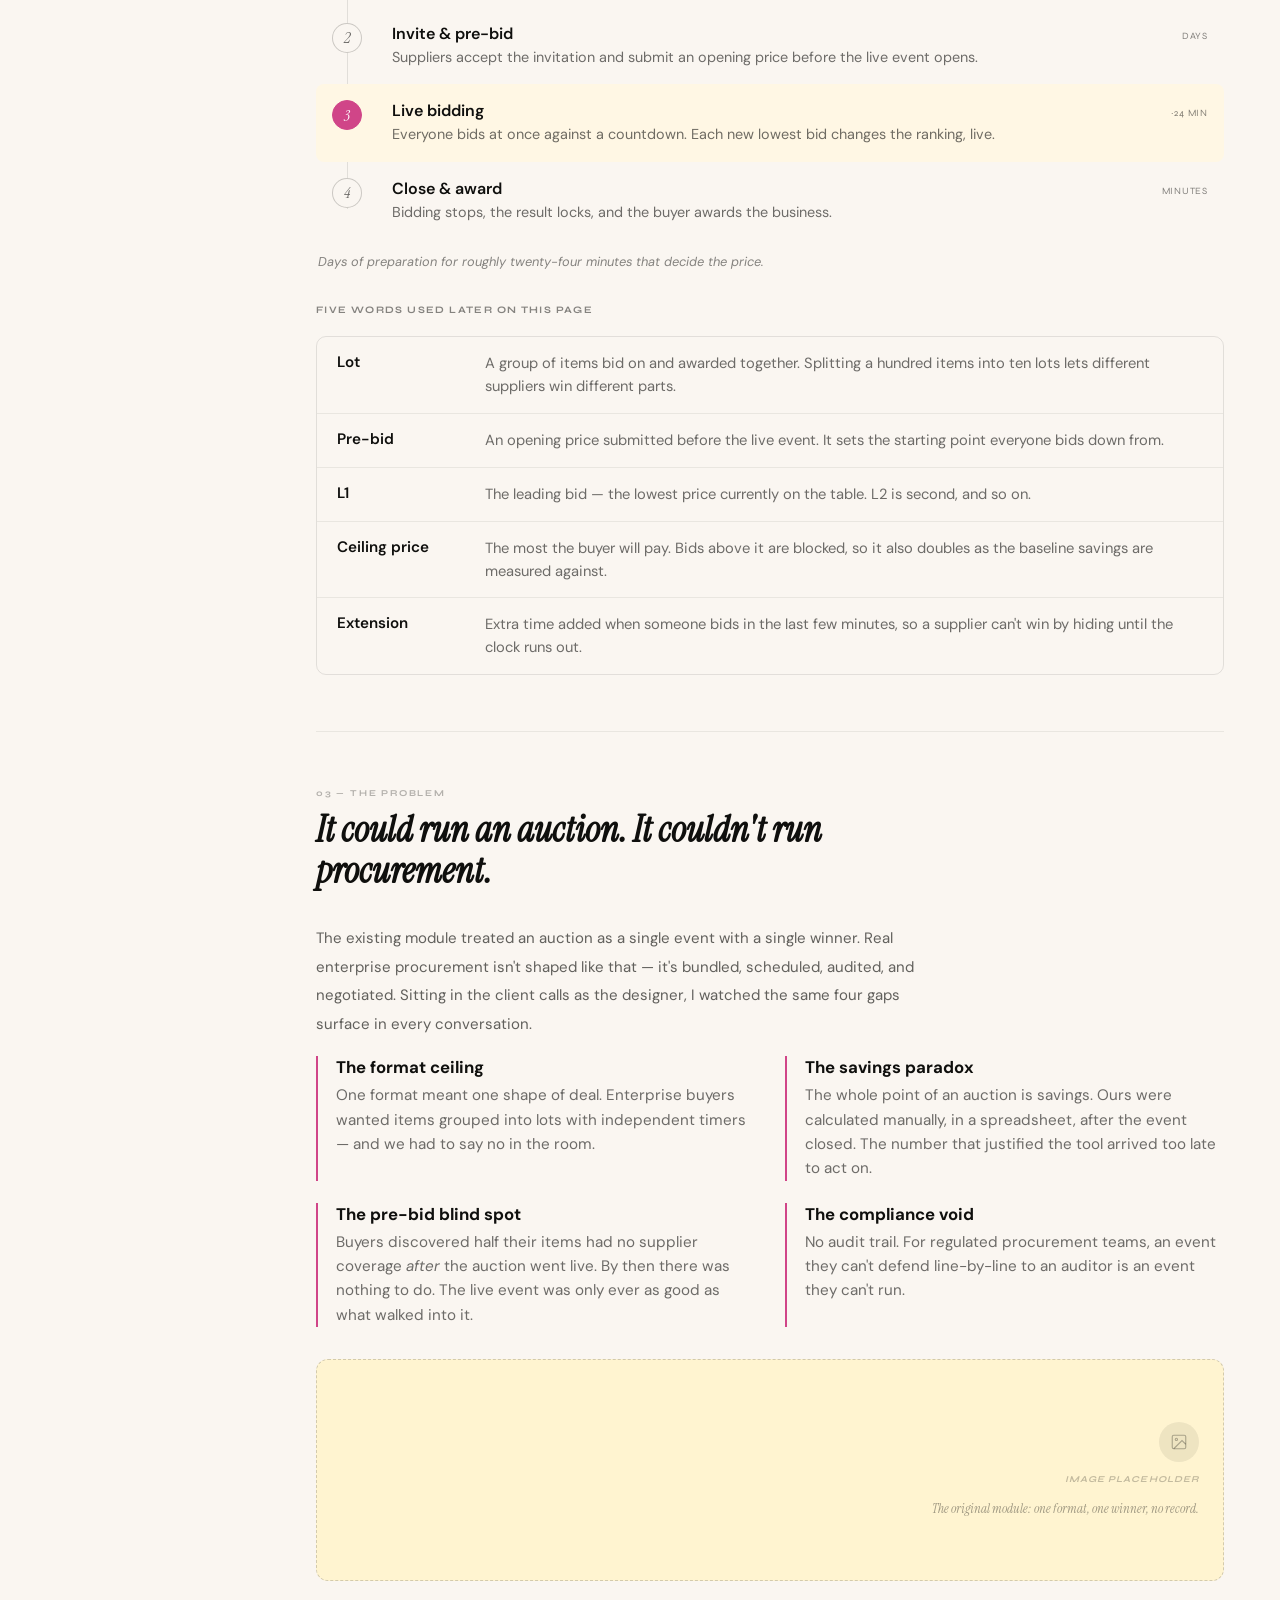
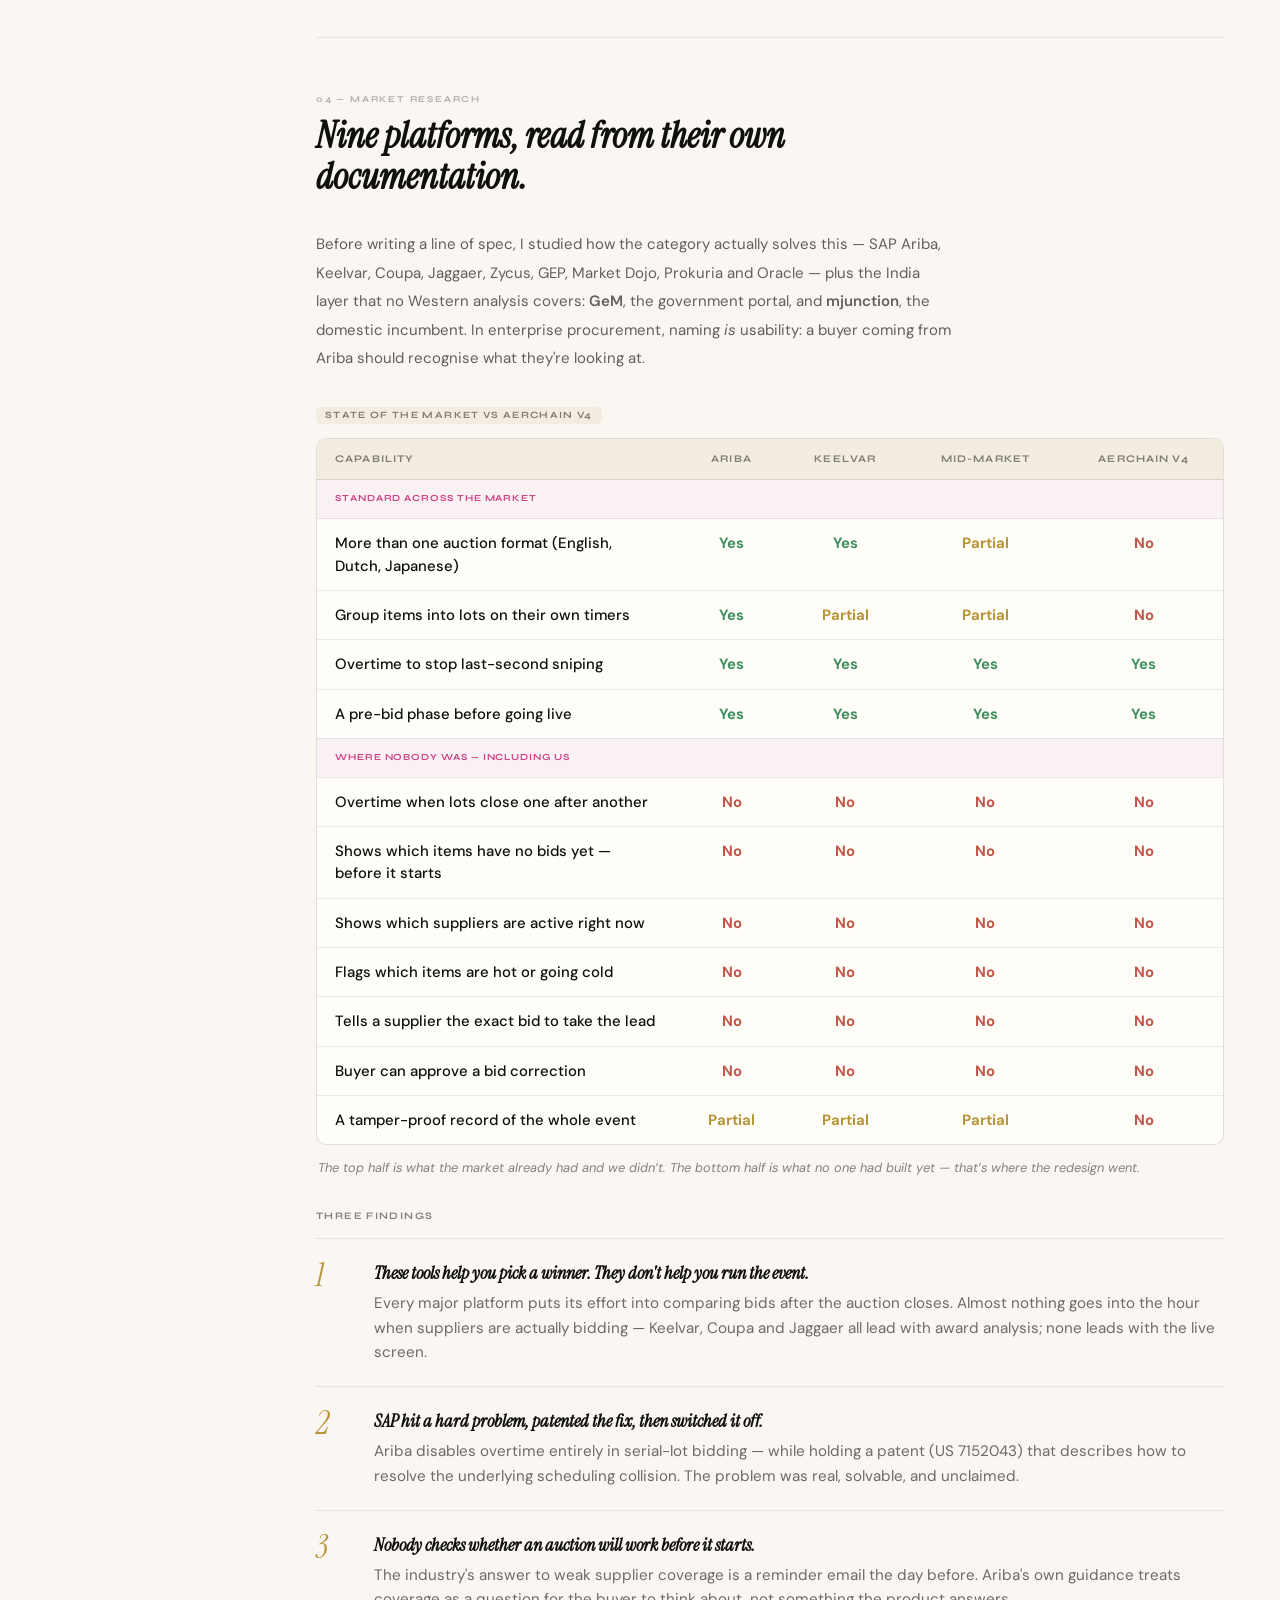
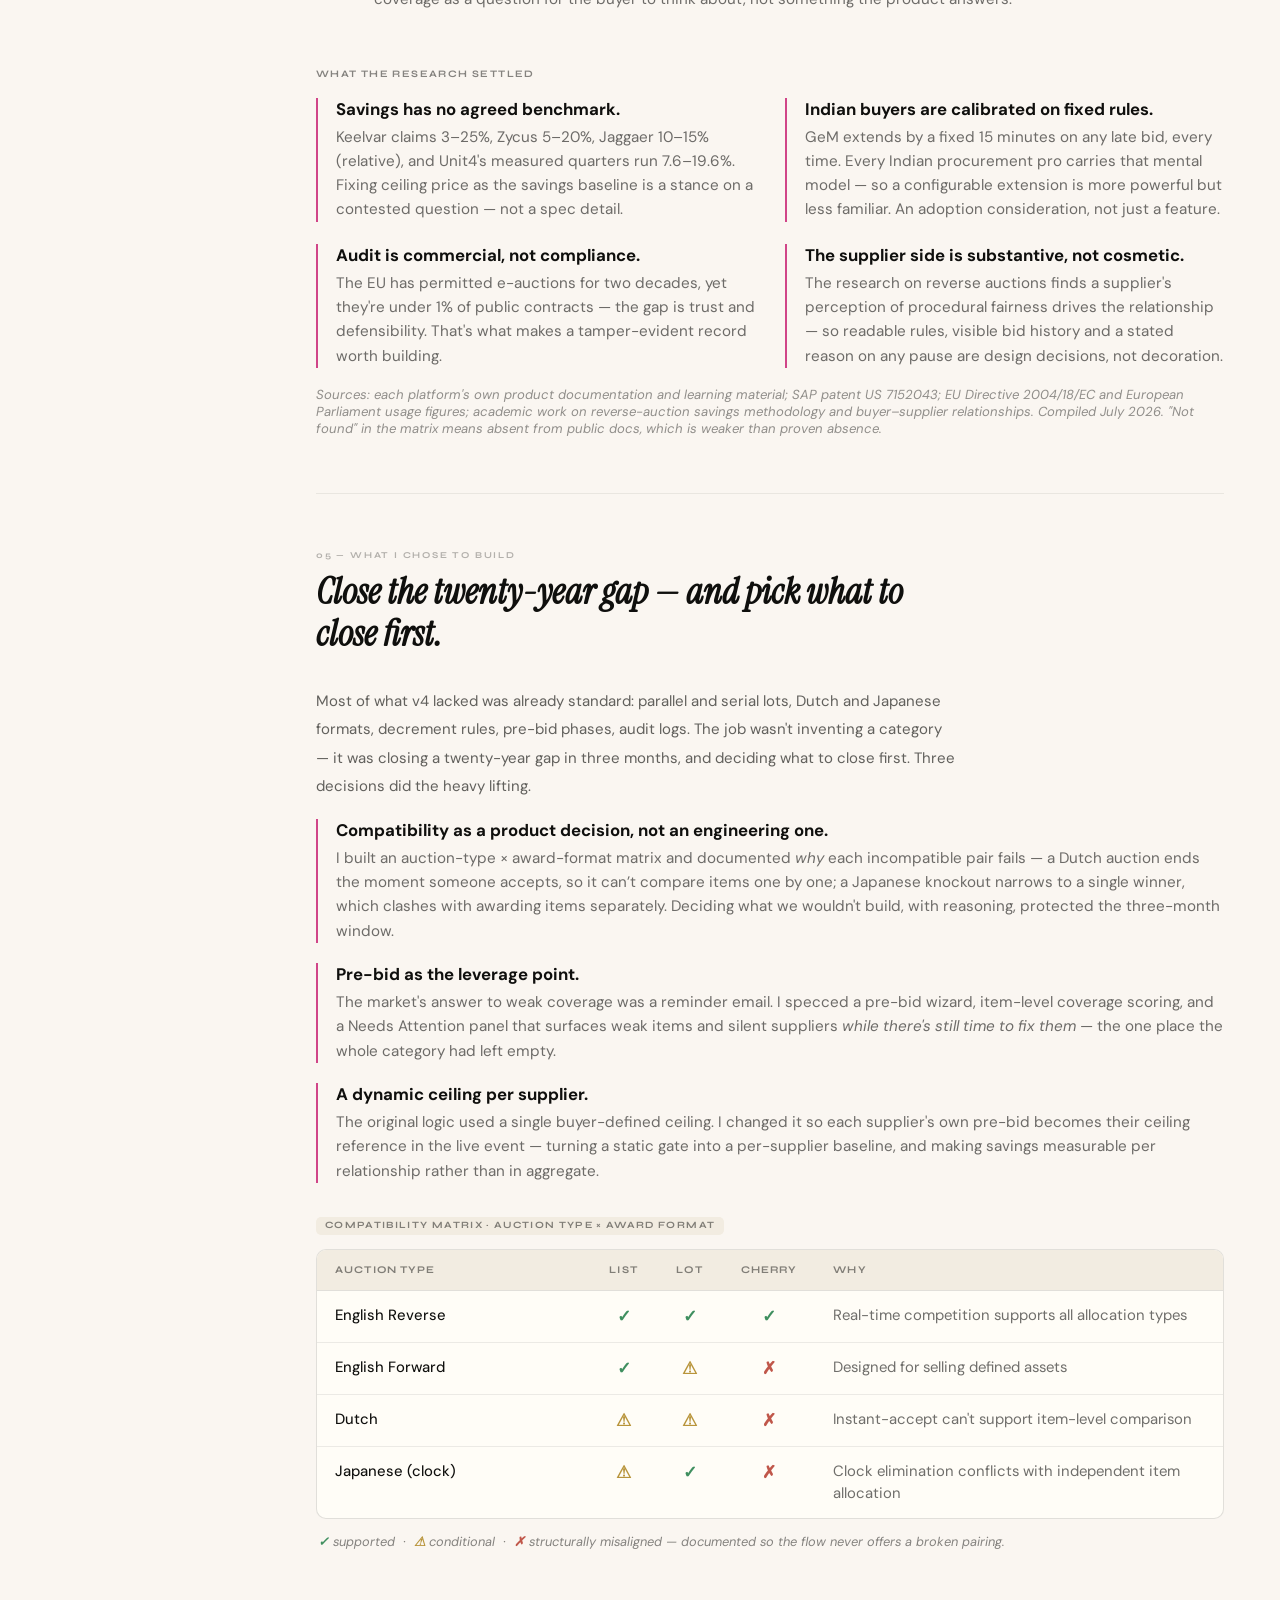
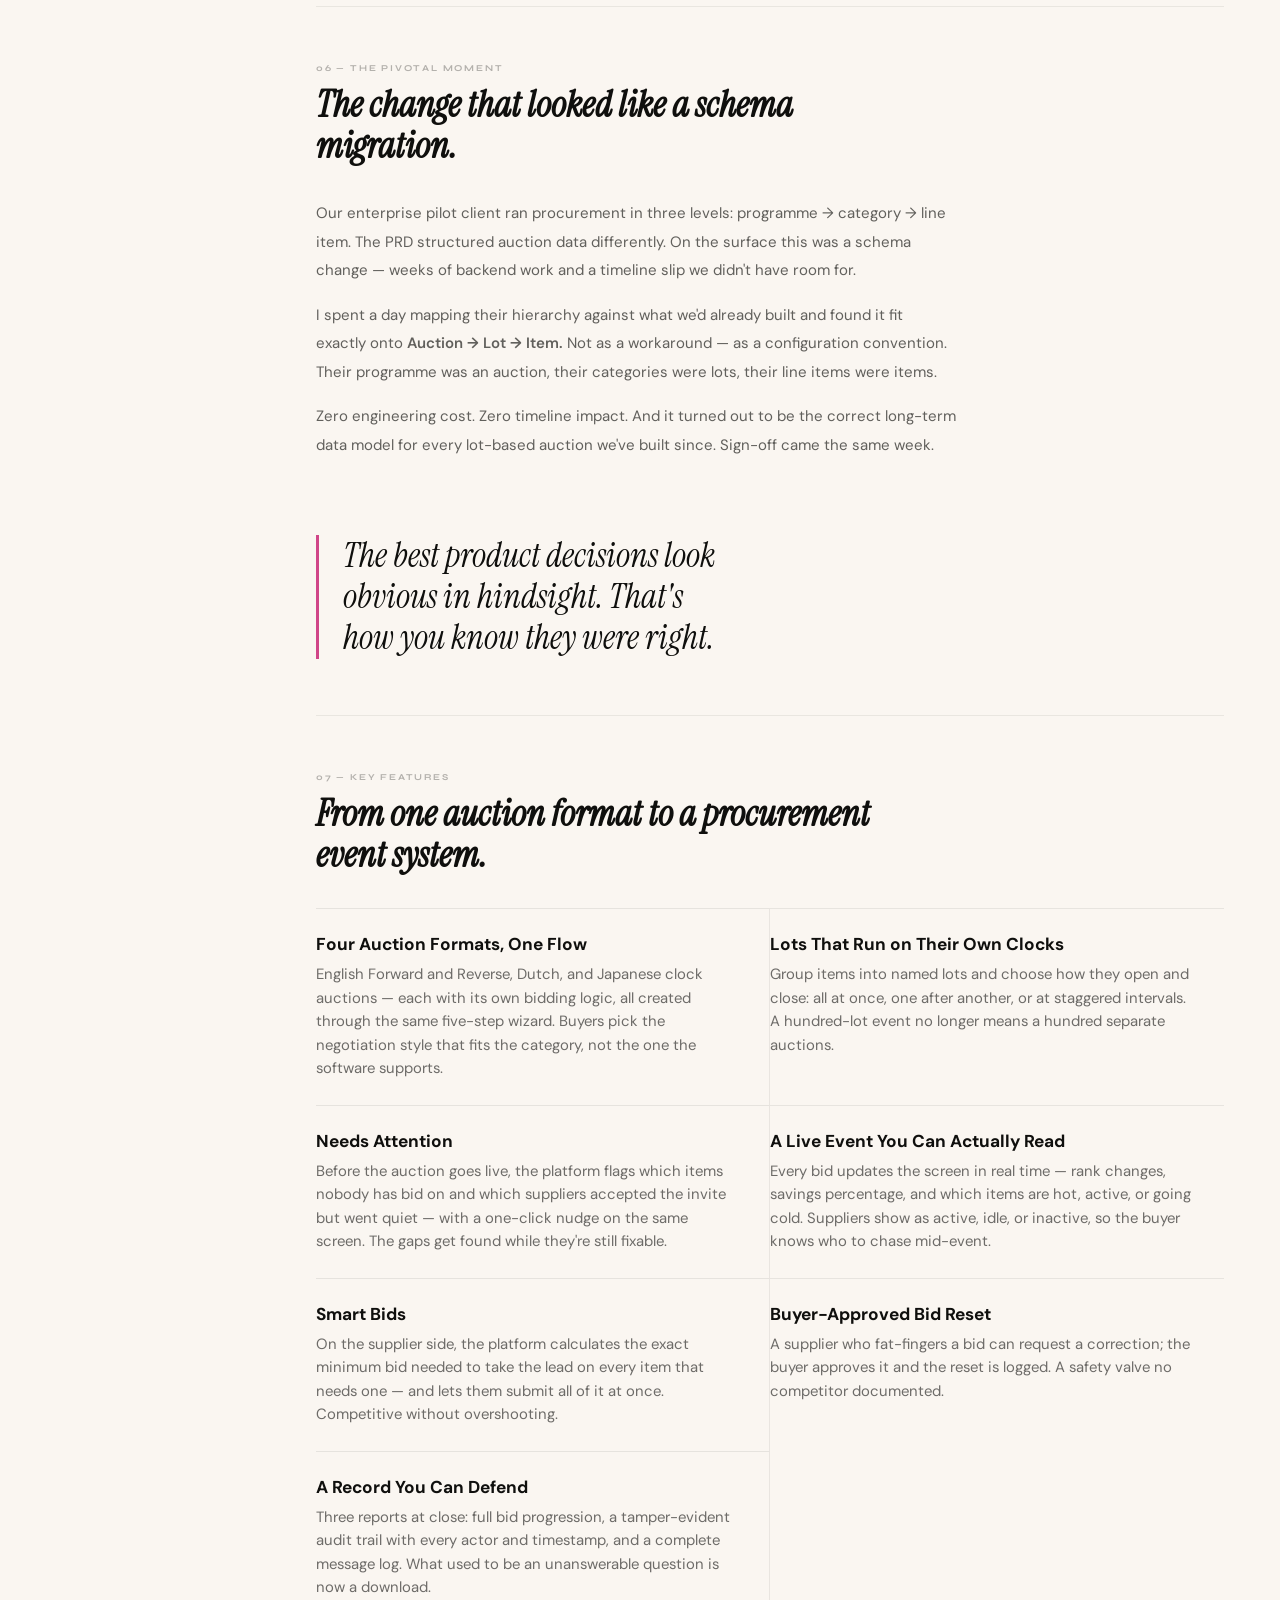
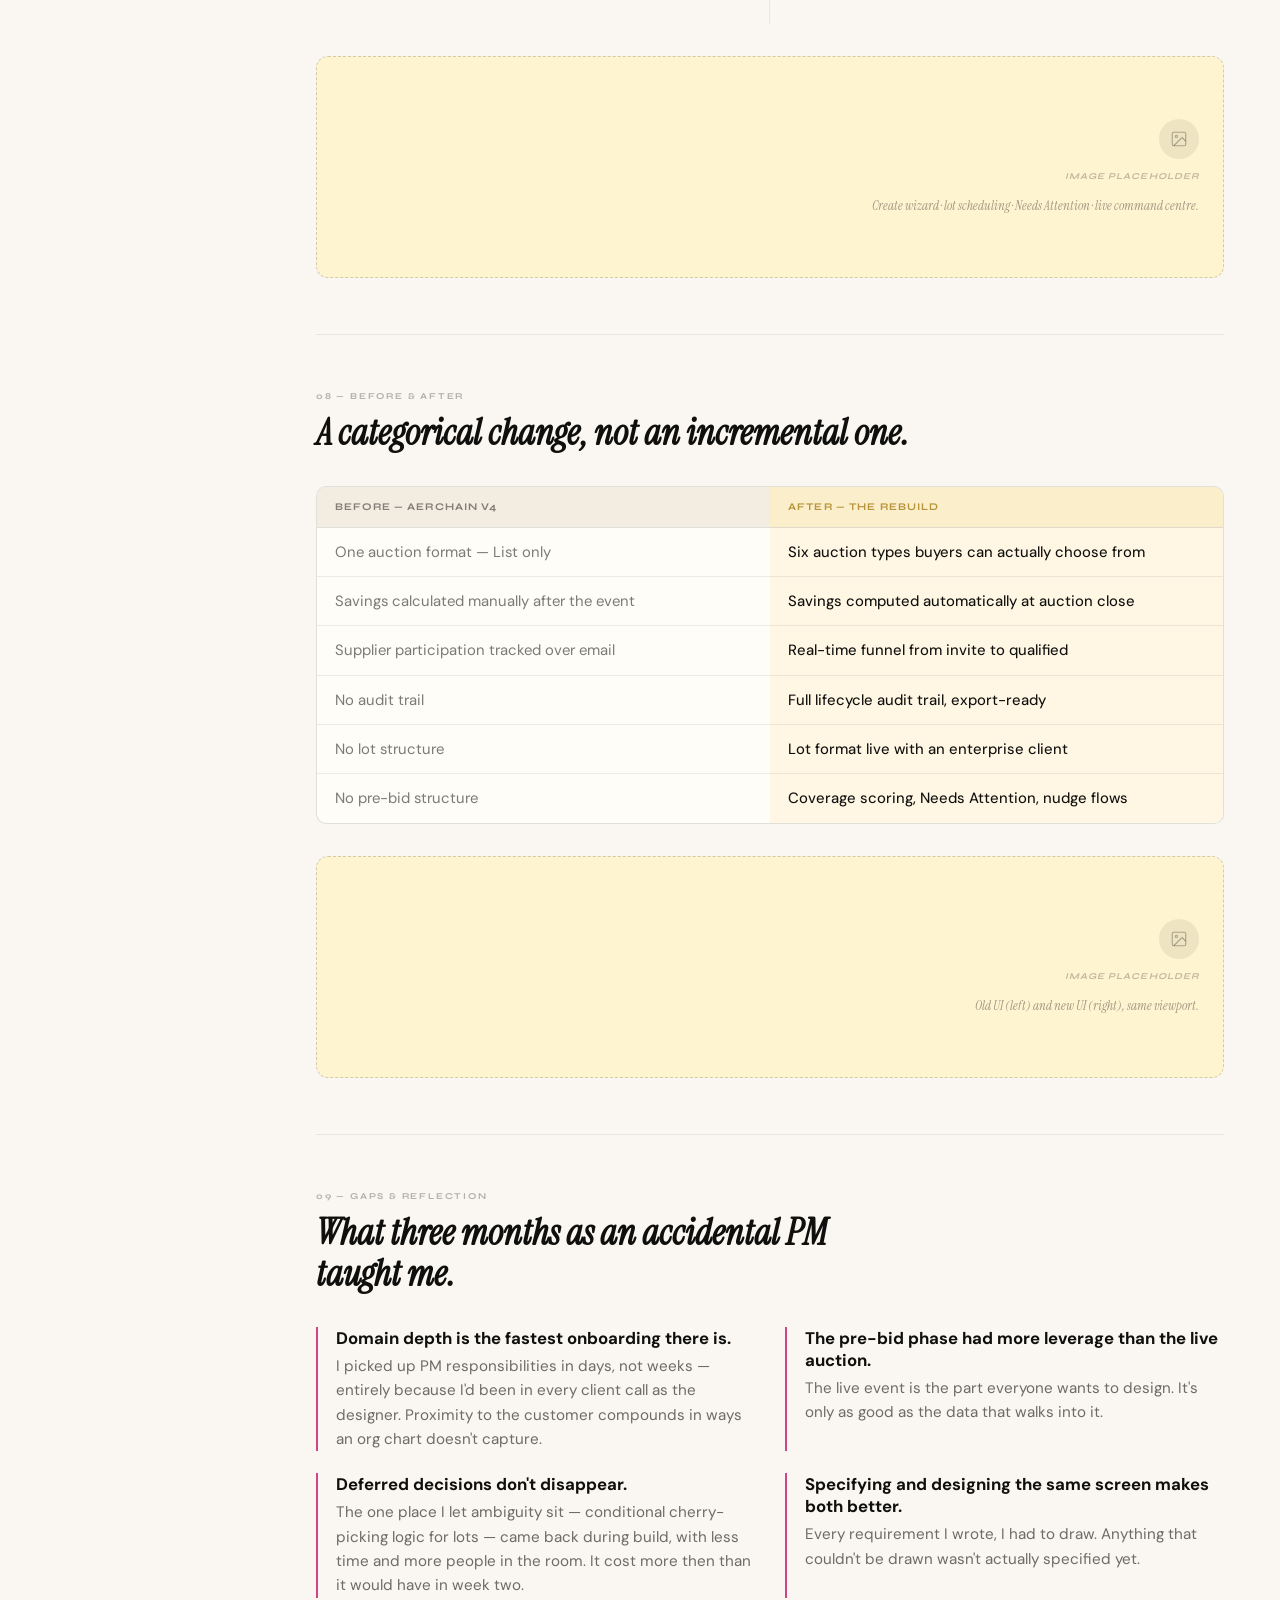
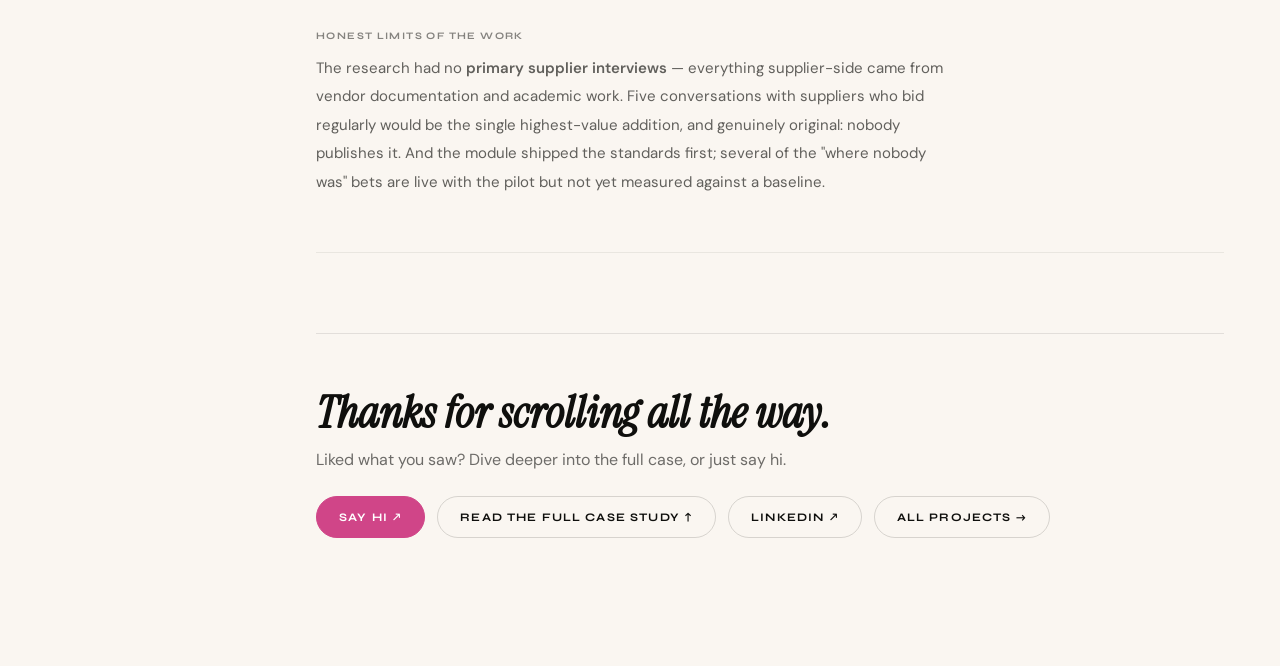
==== commit d9fbe884: "Build Opening, Impact, and What-an-auction-is to spec - Opening: new 'How it started' eyebrow + thre" ====
--- a/auction.html
+++ b/auction.html
@@ -43,6 +43,33 @@
     .cs-mstrip .cap{font-size:.8rem;color:#faf6f1a6;margin-top:5px;line-height:1.4}
     @media(max-width:820px){.cs-mstrip{grid-template-columns:repeat(2,minmax(0,1fr))}}
     @media(max-width:480px){.cs-mstrip{grid-template-columns:1fr}}
+
+    /* impact metric groups */
+    .cs-igroup{padding-top:22px;border-top:1px solid #0f0f0d14;margin-top:24px}
+    .cs-glabel{font-family:var(--syne);text-transform:uppercase;letter-spacing:.12em;font-size:.62rem;font-weight:700;color:var(--pink);margin-bottom:14px}
+    .cs-mpair{display:grid;grid-template-columns:1fr 1fr;gap:24px;max-width:540px}
+    .cs-mpair .mn{display:block;font-family:var(--serif);font-style:italic;font-size:clamp(1.8rem,3vw,2.4rem);color:#0f0f0d;line-height:1}
+    .cs-mpair .mc{display:block;font-size:.85rem;color:#0f0f0d99;margin-top:6px;line-height:1.4}
+    .cs-gexp{margin-top:16px;font-size:.95rem;color:#0f0f0d99;line-height:1.6;max-width:62ch}
+    @media(max-width:560px){.cs-mpair{grid-template-columns:1fr;gap:16px}}
+    /* lifecycle diagram */
+    .cs-life{position:relative;margin-top:26px}
+    .cs-life::before{content:"";position:absolute;left:31px;top:30px;bottom:30px;width:1px;background:#0f0f0d1a}
+    .cs-life .ph{position:relative;display:grid;grid-template-columns:44px 1fr auto;gap:16px;align-items:start;padding:16px}
+    .cs-life .ph.hot{background:#fff7e4;border-radius:8px}
+    .cs-life .num{width:30px;height:30px;border-radius:50%;border:1px solid #0f0f0d33;background:var(--cream);display:flex;align-items:center;justify-content:center;font-family:var(--serif);font-style:italic;font-size:1rem;color:#0f0f0d99;position:relative;z-index:1}
+    .cs-life .ph.hot .num{background:var(--pink);border-color:var(--pink);color:#fff}
+    .cs-life .pt{font-weight:600;color:#0f0f0d;font-size:1rem}
+    .cs-life .pd{color:#0f0f0d99;font-size:.9rem;line-height:1.5;margin-top:3px}
+    .cs-life .dur{font-family:var(--syne);text-transform:uppercase;letter-spacing:.08em;font-size:.6rem;color:#0f0f0d80;white-space:nowrap;padding-top:7px}
+    @media(max-width:560px){.cs-life .ph{grid-template-columns:40px 1fr}.cs-life .dur{grid-column:2;padding-top:2px}.cs-life::before{left:35px}}
+    /* glossary */
+    .cs-gloss{margin-top:20px;border:1px solid #0f0f0d1a;border-radius:10px;overflow:hidden}
+    .cs-gloss .row{display:grid;grid-template-columns:130px 1fr;gap:18px;padding:15px 20px;border-top:1px solid #0f0f0d12}
+    .cs-gloss .row:first-child{border-top:none}
+    .cs-gloss .term{font-weight:600;color:#0f0f0d;font-size:.95rem}
+    .cs-gloss .def{color:#0f0f0d99;font-size:.92rem;line-height:1.55}
+    @media(max-width:600px){.cs-gloss .row{grid-template-columns:1fr;gap:4px}}
 
     .cs-eyebrow-sm{font-family:var(--syne);text-transform:uppercase;letter-spacing:.14em;font-size:.62rem;font-weight:700;color:#0f0f0d80;margin:32px 0 12px}
     .cs-eyebrow-sm:first-child{margin-top:0}
@@ -112,14 +139,15 @@
       <a class="cs-home-btn" href="./index.html#work">← Home</a>
       <p class="cs-toc-label">Table of Contents</p>
       <nav class="cs-toc-nav">
-        <a class="cs-toc-link active" href="#cs-sec-0"><span class="cs-toc-num">01</span><span class="cs-toc-text">What an auction is</span></a>
-        <a class="cs-toc-link" href="#cs-sec-1"><span class="cs-toc-num">02</span><span class="cs-toc-text">The problem</span></a>
-        <a class="cs-toc-link" href="#cs-sec-2"><span class="cs-toc-num">03</span><span class="cs-toc-text">Market research</span></a>
-        <a class="cs-toc-link" href="#cs-sec-3"><span class="cs-toc-num">04</span><span class="cs-toc-text">What I chose to build</span></a>
-        <a class="cs-toc-link" href="#cs-sec-4"><span class="cs-toc-num">05</span><span class="cs-toc-text">The pivotal moment</span></a>
-        <a class="cs-toc-link" href="#cs-sec-5"><span class="cs-toc-num">06</span><span class="cs-toc-text">Key features</span></a>
-        <a class="cs-toc-link" href="#cs-sec-6"><span class="cs-toc-num">07</span><span class="cs-toc-text">Before &amp; after</span></a>
-        <a class="cs-toc-link" href="#cs-sec-7"><span class="cs-toc-num">08</span><span class="cs-toc-text">Gaps &amp; reflection</span></a>
+        <a class="cs-toc-link active" href="#cs-sec-imp"><span class="cs-toc-num">01</span><span class="cs-toc-text">Impact</span></a>
+        <a class="cs-toc-link" href="#cs-sec-0"><span class="cs-toc-num">02</span><span class="cs-toc-text">What an auction is</span></a>
+        <a class="cs-toc-link" href="#cs-sec-1"><span class="cs-toc-num">03</span><span class="cs-toc-text">The problem</span></a>
+        <a class="cs-toc-link" href="#cs-sec-2"><span class="cs-toc-num">04</span><span class="cs-toc-text">Market research</span></a>
+        <a class="cs-toc-link" href="#cs-sec-3"><span class="cs-toc-num">05</span><span class="cs-toc-text">What I chose to build</span></a>
+        <a class="cs-toc-link" href="#cs-sec-4"><span class="cs-toc-num">06</span><span class="cs-toc-text">The pivotal moment</span></a>
+        <a class="cs-toc-link" href="#cs-sec-5"><span class="cs-toc-num">07</span><span class="cs-toc-text">Key features</span></a>
+        <a class="cs-toc-link" href="#cs-sec-6"><span class="cs-toc-num">08</span><span class="cs-toc-text">Before &amp; after</span></a>
+        <a class="cs-toc-link" href="#cs-sec-7"><span class="cs-toc-num">09</span><span class="cs-toc-text">Gaps &amp; reflection</span></a>
       </nav>
       <a class="cs-top-btn" href="#top">↑ Back to top</a>
     </aside>
@@ -157,30 +185,80 @@
 
         <!-- 2 OPENING -->
         <div class="cs-overview-block">
+          <p class="cs-eyebrow-sm">How it started</p>
           <div class="cs-lede">
-            <p>When our PM transitioned off mid-project, I wasn't handed a design brief — I was handed an unfinished product. Aerchain's auction module supported exactly one format, and the enterprise client we were chasing needed something it couldn't do. There was no spec, no user stories, and a build window of three months.</p>
-            <p>I'd sat in every client call as the designer. That turned out to be the fastest onboarding I could have asked for. Over the next three months I benchmarked nine competing platforms, wrote the PRD from scratch, ran working sessions with our CTO, wrote every user story — and designed every screen I specced. What started as a gap in our roadmap became the module that took us live with a global enterprise client.</p>
+            <p>When our PM moved off the project halfway through, I wasn't handed a design brief. I was handed an unfinished product, a three-month window, and an enterprise client whose core requirement our platform couldn't meet.</p>
+            <p>I'd sat in every client call for months as the designer, so I already knew the gaps better than any document did. Over the next three months I studied five competing platforms, wrote the product spec from scratch, ran handover sessions with our CTO, wrote every user story — and designed every screen I specced.</p>
+            <p>The first thing I did was open our own auction tool and try to answer one question: what actually happens during an auction? It took about a day to find the honest answer.</p>
           </div>
         </div>
 
         <div class="cs-sections">
 
-          <!-- 01 WHAT AN AUCTION IS -->
+          <!-- 01 IMPACT -->
+          <div class="cs-sec" id="cs-sec-imp">
+            <div class="cs-sec-header-row"><p class="cs-sec-label">01 — Impact</p></div>
+            <h2 class="cs-sec-heading">What the first month showed.</h2>
+            <div class="cs-sec-body"><p>The rebuilt module went live in late June 2026. One month of usage from a single enterprise tenant:</p></div>
+            <div class="cs-fullwrap" style="margin-top:6px">
+              <div class="cs-igroup">
+                <div class="cs-glabel">Usage</div>
+                <div class="cs-mpair"><div><span class="mn">184</span><span class="mc">distinct auctions</span></div><div><span class="mn">2 → 15</span><span class="mc">buyers, month on month</span></div></div>
+                <p class="cs-gexp">The buyer count is the number I care about more. It grew without anyone being told to use it, which is the clearest evidence the tool actually works for the job.</p>
+              </div>
+              <div class="cs-igroup">
+                <div class="cs-glabel">Health</div>
+                <div class="cs-mpair"><div><span class="mn">70%</span><span class="mc">of drafts went live</span></div><div><span class="mn">73%</span><span class="mc">of live auctions closed</span></div></div>
+                <p class="cs-gexp">Abandoned drafts are normal in any sourcing tool — buyers set events up and change their minds. What matters is that most auctions that opened reached a close. Some of the remainder were still running when this snapshot was taken.</p>
+              </div>
+              <div class="cs-igroup">
+                <div class="cs-glabel">Speed</div>
+                <div class="cs-mpair"><div><span class="mn">24 min</span><span class="mc">median live auction</span></div><div><span class="mn">1 hr</span><span class="mc">median create to close</span></div></div>
+                <p class="cs-gexp">These are short, high-tempo events. A buyer who misses a problem in the first ten minutes has already lost half the auction — which is exactly why the live view was worth building properly.</p>
+              </div>
+              <div class="cs-igroup">
+                <div class="cs-glabel">Scope</div>
+                <div class="cs-mpair"><div><span class="mn">1 → 6</span><span class="mc">auction formats</span></div><div><span class="mn">3</span><span class="mc">lot scheduling modes</span></div></div>
+                <p class="cs-gexp">Six validated combinations of auction type and award format, each with documented reasoning for why the incompatible pairs don't work.</p>
+              </div>
+              <p class="cs-src">Figures cover 26 June to 27 July 2026, from a single enterprise tenant. One month of data from one customer — enough to show the module works, not enough to generalise.</p>
+            </div>
+          </div>
+
+          <!-- 02 WHAT AN AUCTION IS -->
           <div class="cs-sec" id="cs-sec-0">
-            <div class="cs-sec-header-row"><p class="cs-sec-label">01 — What an auction is</p></div>
-            <h2 class="cs-sec-heading">Live price discovery, not a form.</h2>
-            <div class="cs-sec-body">
-              <p class="cs-eyebrow-sm">The platform</p>
-              <p>Aerchain is an enterprise procurement platform — the system large organisations use to run sourcing events, negotiate with suppliers, and award contracts. It competes with SAP Ariba, Coupa, Jaggaer, and Keelvar, and was already live with one of India's largest conglomerates on the RFX module.</p>
-              <p class="cs-eyebrow-sm">The auction</p>
-              <p>An auction is how a buyer runs live competitive price discovery. Instead of collecting static quotes over email, the buyer invites suppliers into a timed event where they bid against each other in real time — and the platform captures every bid, every rank change, and every rupee of savings as it happens.</p>
-              <p>Aerchain had a version of this. It could run exactly one kind: a <strong>List</strong> auction, where one supplier wins every item. That works for single-vendor contracts. It does not work for a procurement team splitting a category across regions, running a hundred lots on independent timers, or needing a defensible record afterwards.</p>
+            <div class="cs-sec-header-row"><p class="cs-sec-label">02 — What an auction is</p></div>
+            <h2 class="cs-sec-heading">What an auction actually is.</h2>
+            <div class="cs-sec-body">
+              <p>Most large-company buying happens over email. A buyer sends a request to a handful of suppliers, collects quotes back over days or weeks, and picks one.</p>
+              <p>An auction compresses all of that into a single timed event. The buyer invites suppliers into a scheduled window — often under half an hour — where they bid against each other in real time. Because the buyer is purchasing rather than selling, the price moves down instead of up. The lowest bid leads.</p>
+              <p>Done well, it turns weeks of back-and-forth into one afternoon and a defensible record. Done badly, suppliers don't show up, half the items get no bids, and the buyer finds out when it's already too late to fix.</p>
+            </div>
+            <div class="cs-fullwrap">
+              <div class="cs-eyebrow-sm">The auction lifecycle</div>
+              <div class="cs-life">
+                <div class="ph"><div class="num">1</div><div><div class="pt">Set up</div><div class="pd">Buyer builds the event — items, starting prices, bidding rules, and which suppliers to invite.</div></div><div class="dur">days</div></div>
+                <div class="ph"><div class="num">2</div><div><div class="pt">Invite &amp; pre-bid</div><div class="pd">Suppliers accept the invitation and submit an opening price before the live event opens.</div></div><div class="dur">days</div></div>
+                <div class="ph hot"><div class="num">3</div><div><div class="pt">Live bidding</div><div class="pd">Everyone bids at once against a countdown. Each new lowest bid changes the ranking, live.</div></div><div class="dur">~24 min</div></div>
+                <div class="ph"><div class="num">4</div><div><div class="pt">Close &amp; award</div><div class="pd">Bidding stops, the result locks, and the buyer awards the business.</div></div><div class="dur">minutes</div></div>
+              </div>
+              <p class="cs-strip-cap">Days of preparation for roughly twenty-four minutes that decide the price.</p>
+            </div>
+            <div class="cs-fullwrap">
+              <div class="cs-eyebrow-sm">Five words used later on this page</div>
+              <div class="cs-gloss">
+                <div class="row"><div class="term">Lot</div><div class="def">A group of items bid on and awarded together. Splitting a hundred items into ten lots lets different suppliers win different parts.</div></div>
+                <div class="row"><div class="term">Pre-bid</div><div class="def">An opening price submitted before the live event. It sets the starting point everyone bids down from.</div></div>
+                <div class="row"><div class="term">L1</div><div class="def">The leading bid — the lowest price currently on the table. L2 is second, and so on.</div></div>
+                <div class="row"><div class="term">Ceiling price</div><div class="def">The most the buyer will pay. Bids above it are blocked, so it also doubles as the baseline savings are measured against.</div></div>
+                <div class="row"><div class="term">Extension</div><div class="def">Extra time added when someone bids in the last few minutes, so a supplier can't win by hiding until the clock runs out.</div></div>
+              </div>
             </div>
           </div>
 
           <!-- 02 THE PROBLEM -->
           <div class="cs-sec" id="cs-sec-1">
-            <div class="cs-sec-header-row"><p class="cs-sec-label">02 — The problem</p></div>
+            <div class="cs-sec-header-row"><p class="cs-sec-label">03 — The problem</p></div>
             <h2 class="cs-sec-heading">It could run an auction. It couldn't run procurement.</h2>
             <div class="cs-sec-body">
               <p>The existing module treated an auction as a single event with a single winner. Real enterprise procurement isn't shaped like that — it's bundled, scheduled, audited, and negotiated. Sitting in the client calls as the designer, I watched the same four gaps surface in every conversation.</p>
@@ -196,7 +274,7 @@
 
           <!-- 03 MARKET RESEARCH -->
           <div class="cs-sec" id="cs-sec-2">
-            <div class="cs-sec-header-row"><p class="cs-sec-label">03 — Market research</p></div>
+            <div class="cs-sec-header-row"><p class="cs-sec-label">04 — Market research</p></div>
             <h2 class="cs-sec-heading">Nine platforms, read from their own documentation.</h2>
             <div class="cs-sec-body">
               <p>Before writing a line of spec, I studied how the category actually solves this — SAP Ariba, Keelvar, Coupa, Jaggaer, Zycus, GEP, Market Dojo, Prokuria and Oracle — plus the India layer that no Western analysis covers: <strong>GeM</strong>, the government portal, and <strong>mjunction</strong>, the domestic incumbent. In enterprise procurement, naming <em>is</em> usability: a buyer coming from Ariba should recognise what they're looking at.</p>
@@ -249,7 +327,7 @@
 
           <!-- 04 WHAT I CHOSE TO BUILD -->
           <div class="cs-sec" id="cs-sec-3">
-            <div class="cs-sec-header-row"><p class="cs-sec-label">04 — What I chose to build</p></div>
+            <div class="cs-sec-header-row"><p class="cs-sec-label">05 — What I chose to build</p></div>
             <h2 class="cs-sec-heading">Close the twenty-year gap — and pick what to close first.</h2>
             <div class="cs-sec-body">
               <p>Most of what v4 lacked was already standard: parallel and serial lots, Dutch and Japanese formats, decrement rules, pre-bid phases, audit logs. The job wasn't inventing a category — it was closing a twenty-year gap in three months, and deciding what to close first. Three decisions did the heavy lifting.</p>
@@ -278,7 +356,7 @@
 
           <!-- 05 THE PIVOTAL MOMENT -->
           <div class="cs-sec" id="cs-sec-4">
-            <div class="cs-sec-header-row"><p class="cs-sec-label">05 — The pivotal moment</p></div>
+            <div class="cs-sec-header-row"><p class="cs-sec-label">06 — The pivotal moment</p></div>
             <h2 class="cs-sec-heading">The change that looked like a schema migration.</h2>
             <div class="cs-sec-body">
               <p>Our enterprise pilot client ran procurement in three levels: programme → category → line item. The PRD structured auction data differently. On the surface this was a schema change — weeks of backend work and a timeline slip we didn't have room for.</p>
@@ -290,7 +368,7 @@
 
           <!-- 06 KEY FEATURES -->
           <div class="cs-sec" id="cs-sec-5">
-            <div class="cs-sec-header-row"><p class="cs-sec-label">06 — Key features</p></div>
+            <div class="cs-sec-header-row"><p class="cs-sec-label">07 — Key features</p></div>
             <h2 class="cs-sec-heading">From one auction format to a procurement event system.</h2>
             <ul class="cs-feat">
               <li><b>Four Auction Formats, One Flow</b><span>English Forward and Reverse, Dutch, and Japanese clock auctions — each with its own bidding logic, all created through the same five-step wizard. Buyers pick the negotiation style that fits the category, not the one the software supports.</span></li>
@@ -306,7 +384,7 @@
 
           <!-- 07 BEFORE & AFTER -->
           <div class="cs-sec" id="cs-sec-6">
-            <div class="cs-sec-header-row"><p class="cs-sec-label">07 — Before &amp; after</p></div>
+            <div class="cs-sec-header-row"><p class="cs-sec-label">08 — Before &amp; after</p></div>
             <h2 class="cs-sec-heading">A categorical change, not an incremental one.</h2>
             <div class="cs-fullwrap" style="margin-top:20px">
               <div class="cs-table-scroll">
@@ -328,7 +406,7 @@
 
           <!-- 08 GAPS & REFLECTION -->
           <div class="cs-sec" id="cs-sec-7">
-            <div class="cs-sec-header-row"><p class="cs-sec-label">08 — Gaps &amp; reflection</p></div>
+            <div class="cs-sec-header-row"><p class="cs-sec-label">09 — Gaps &amp; reflection</p></div>
             <h2 class="cs-sec-heading">What three months as an accidental PM taught me.</h2>
             <ul class="cs-issues two">
               <li><b>Domain depth is the fastest onboarding there is.</b><span>I picked up PM responsibilities in days, not weeks — entirely because I'd been in every client call as the designer. Proximity to the customer compounds in ways an org chart doesn't capture.</span></li>
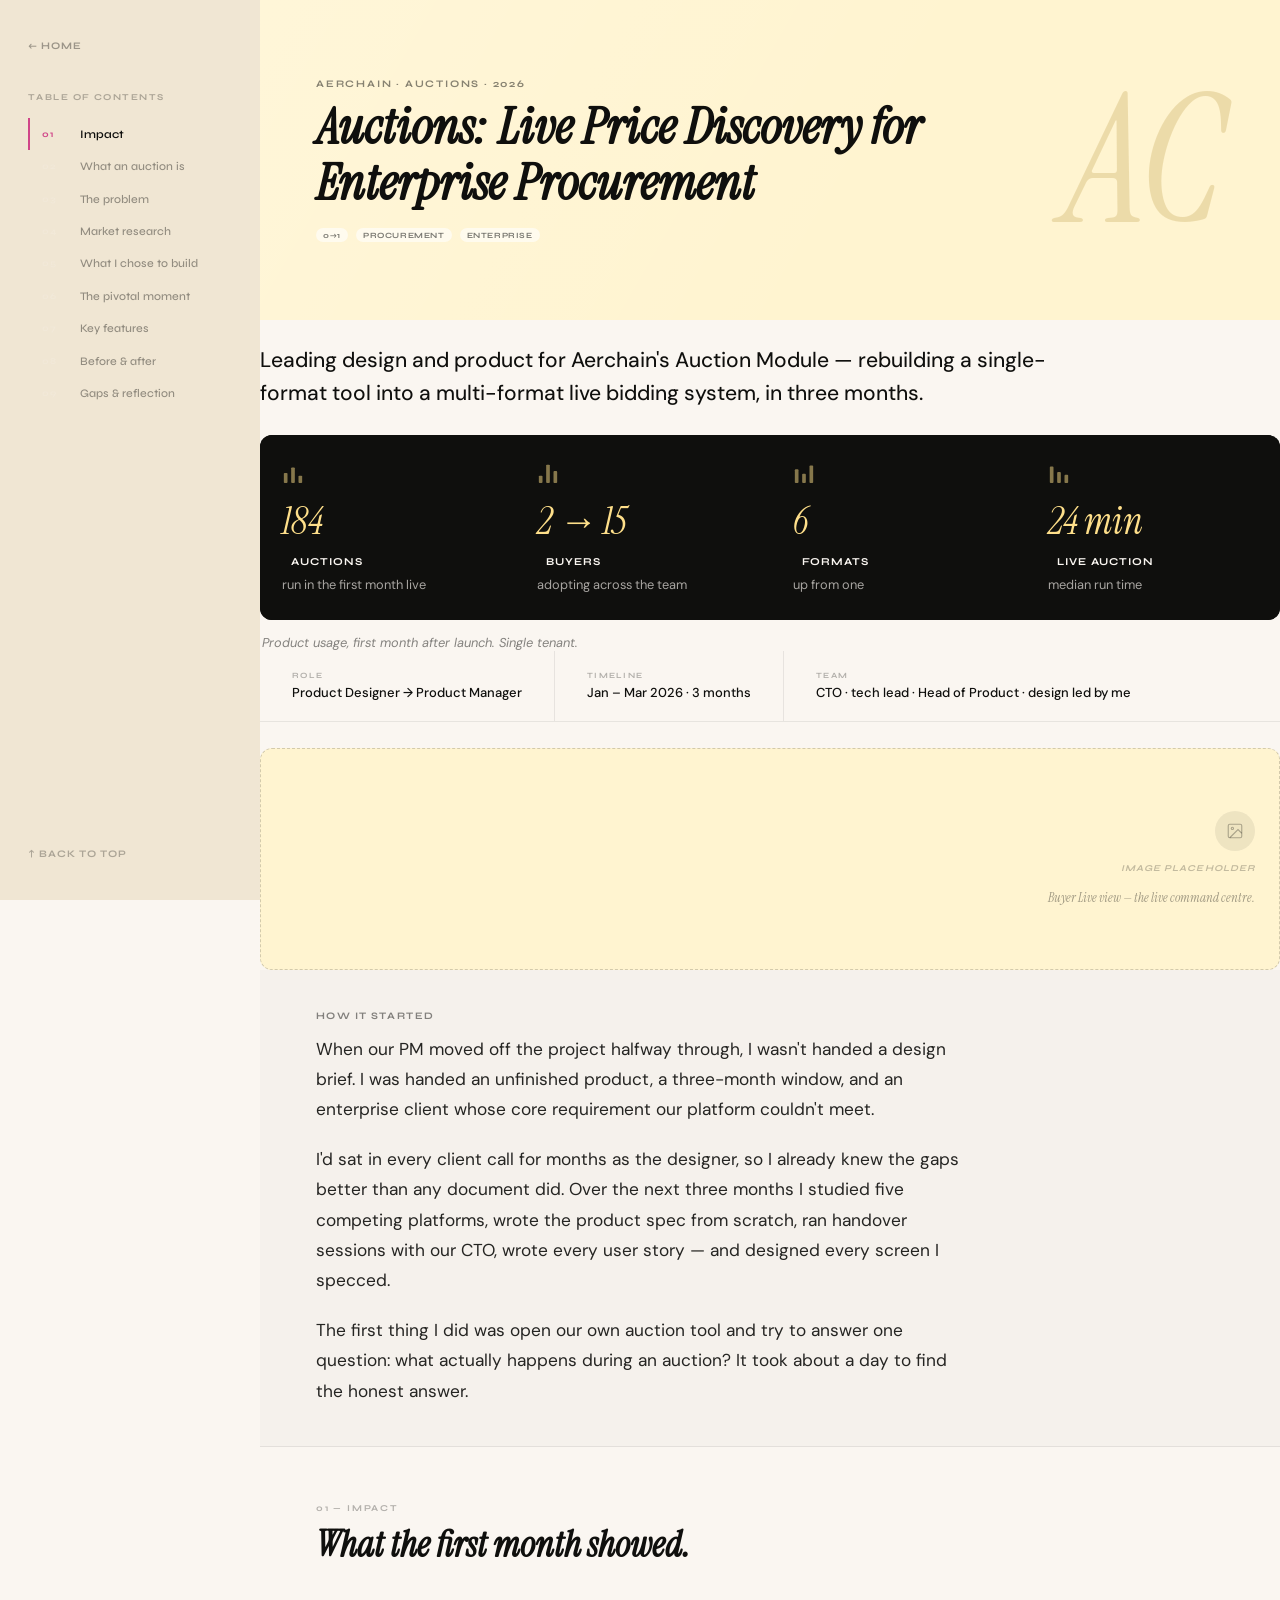
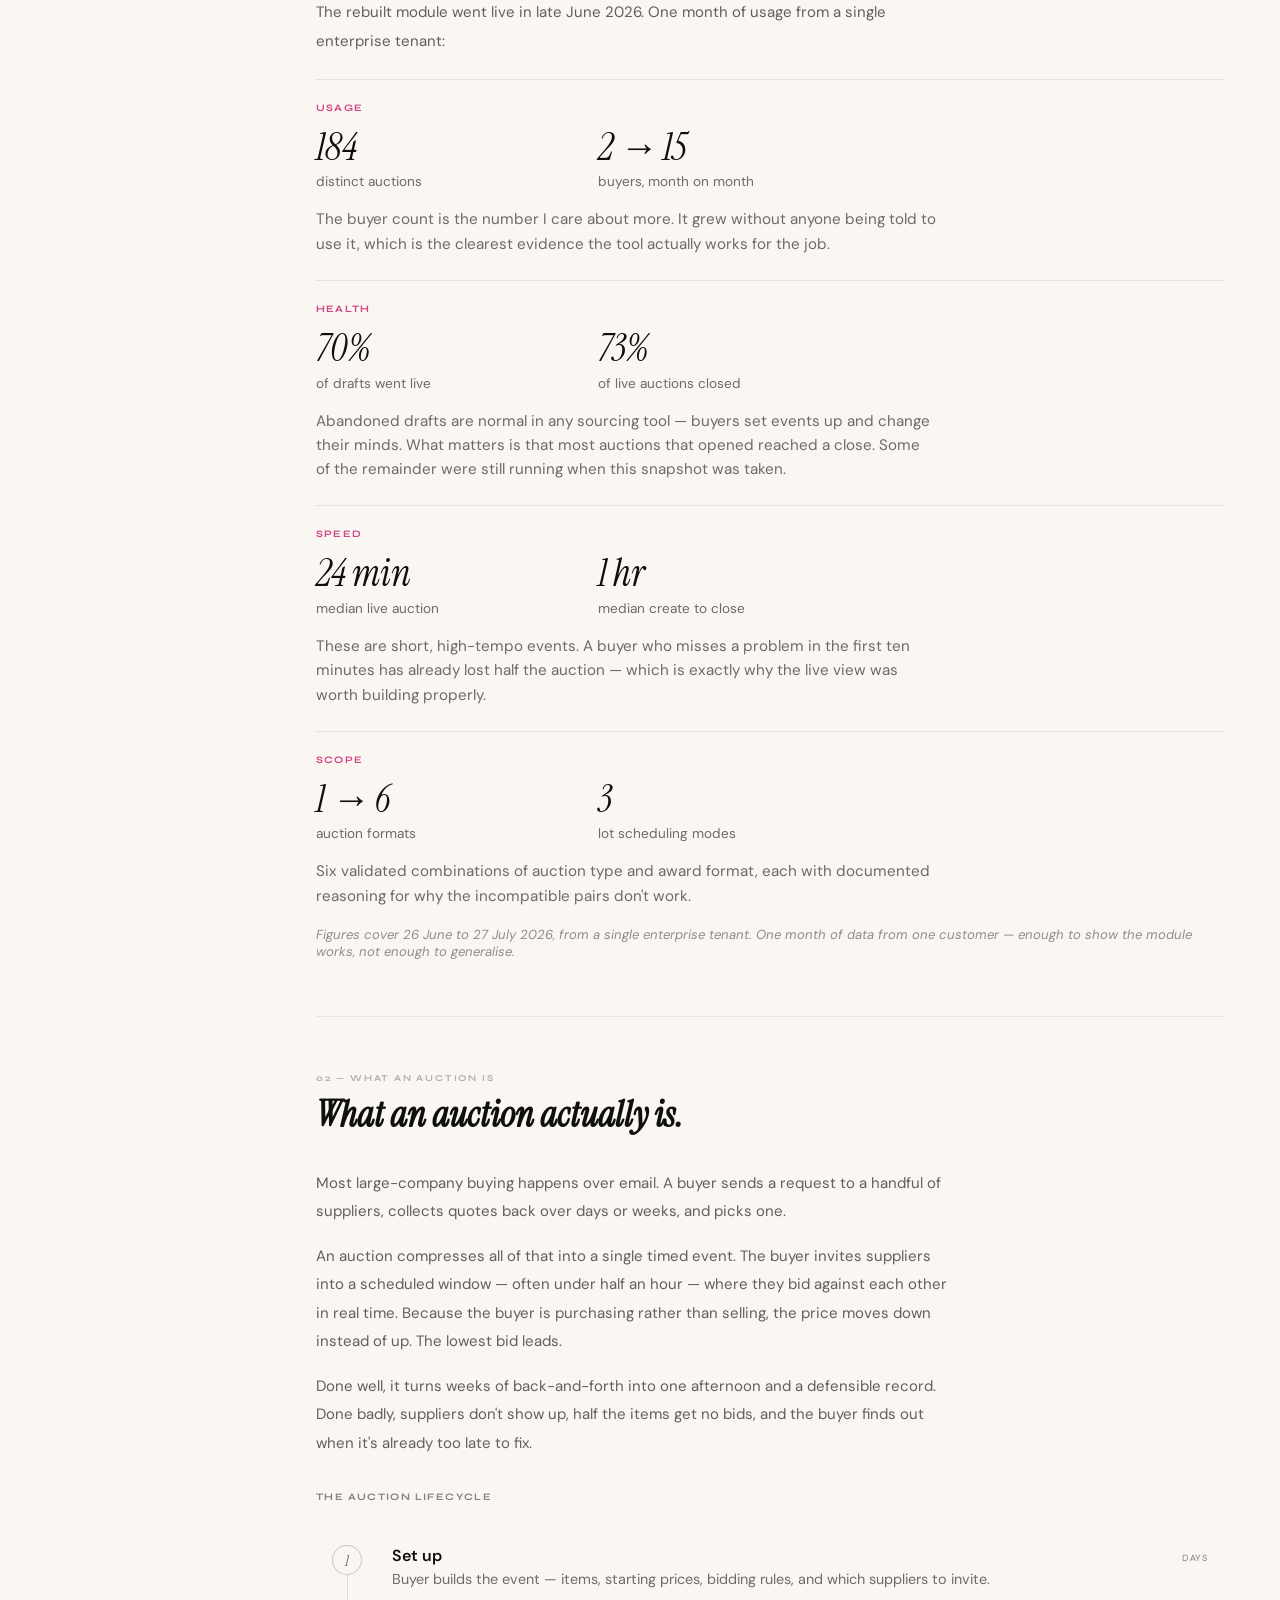
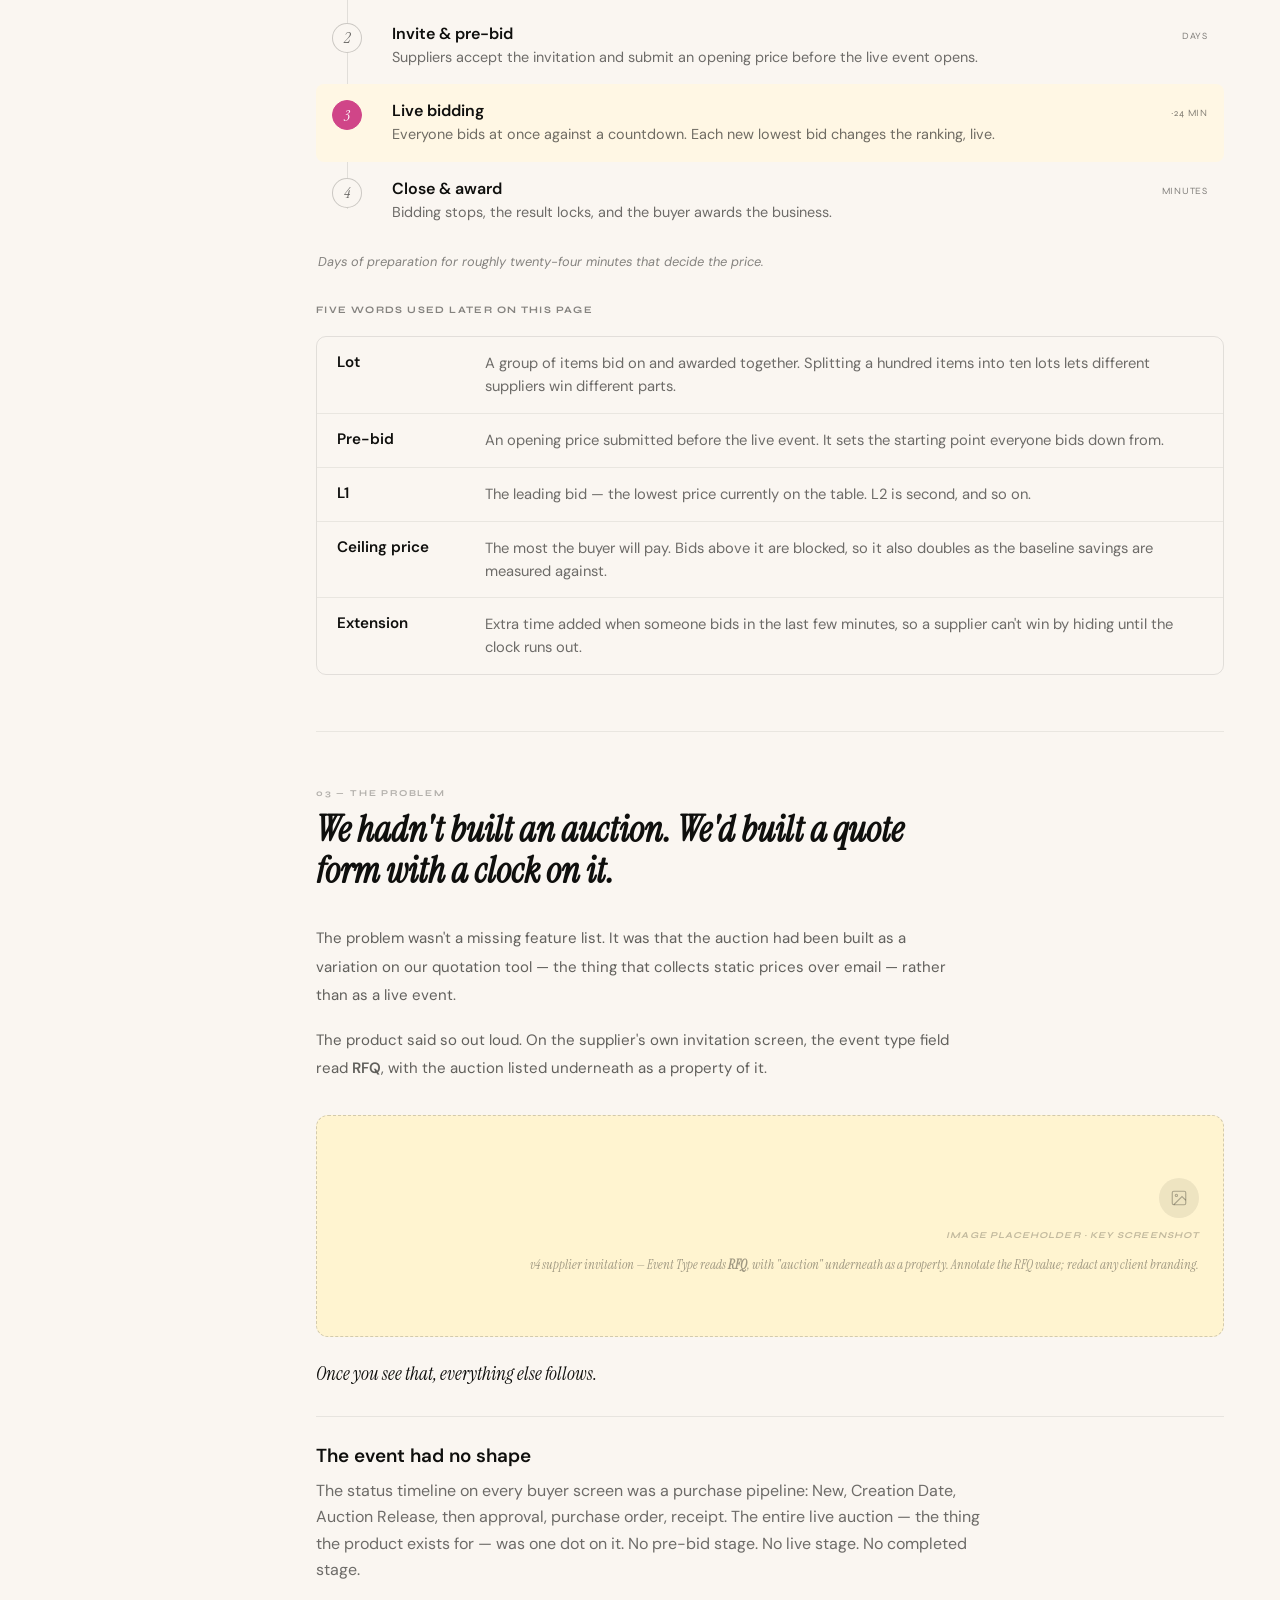
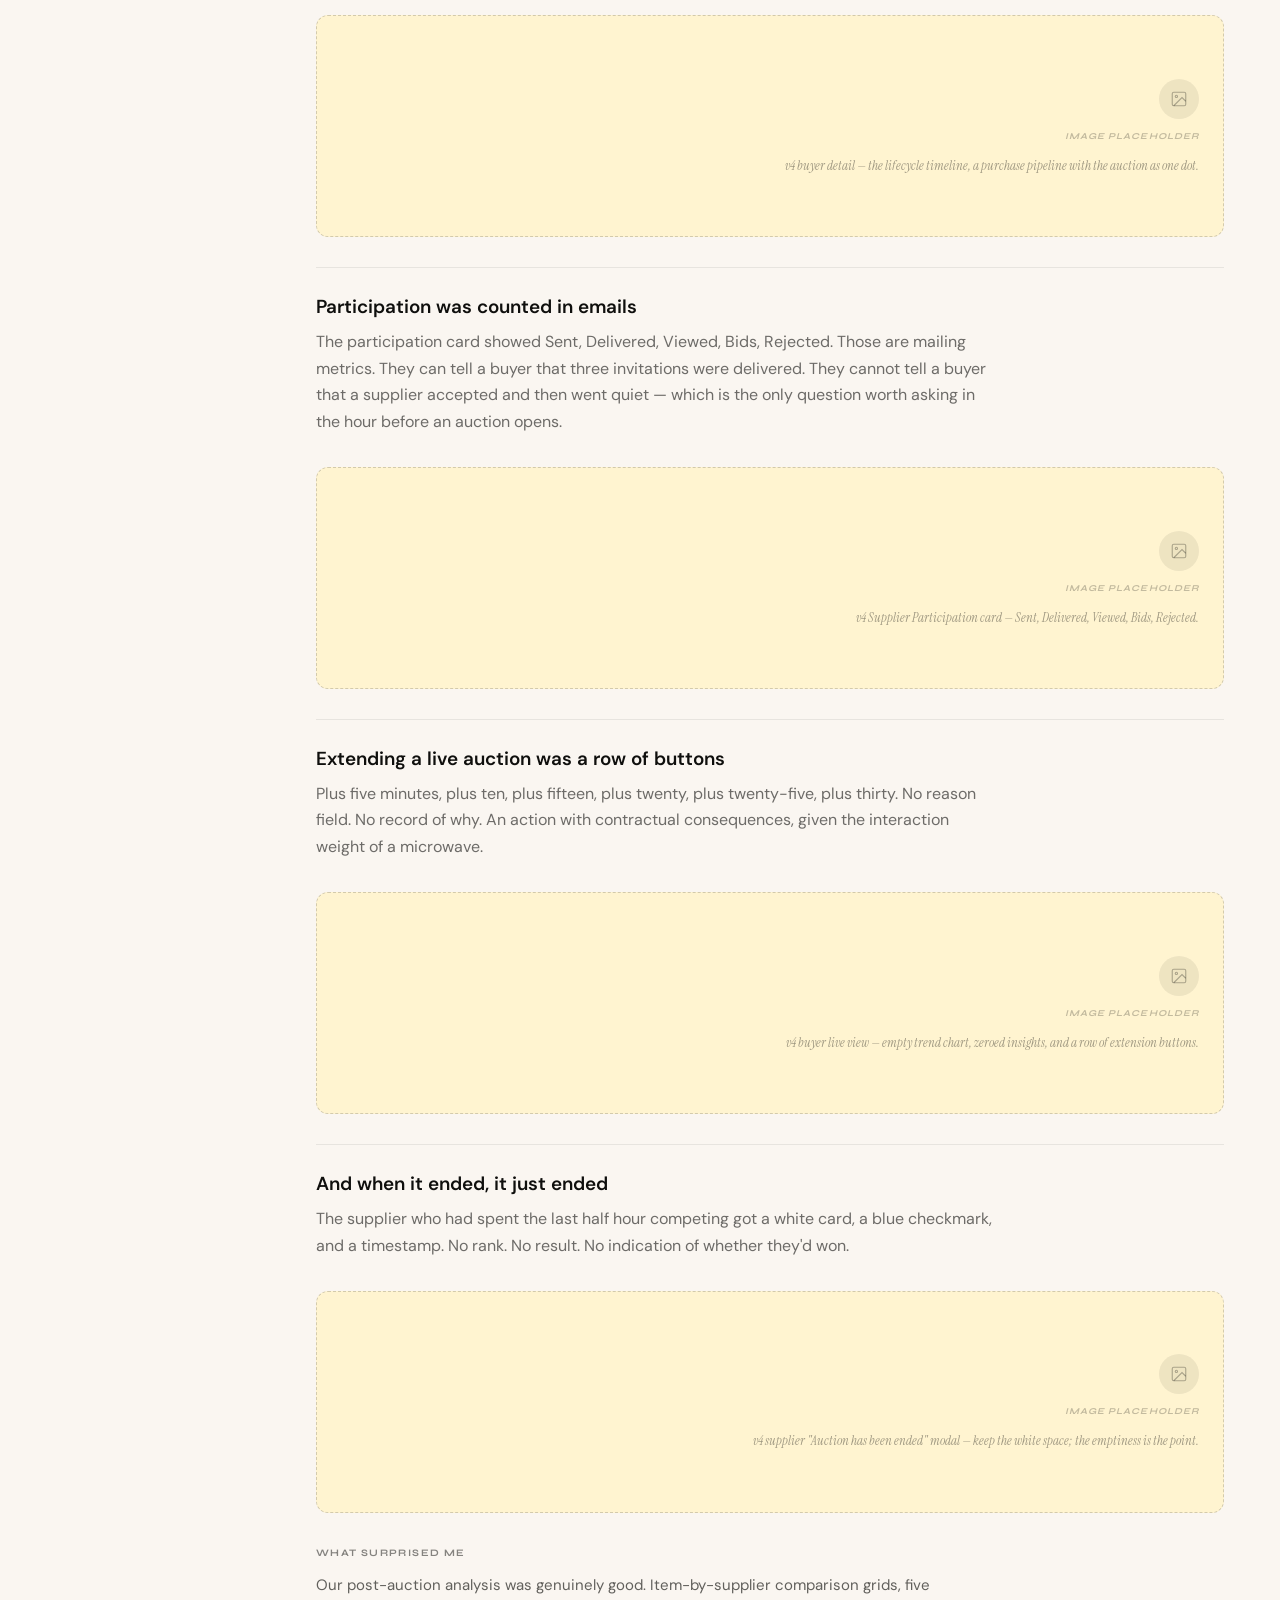
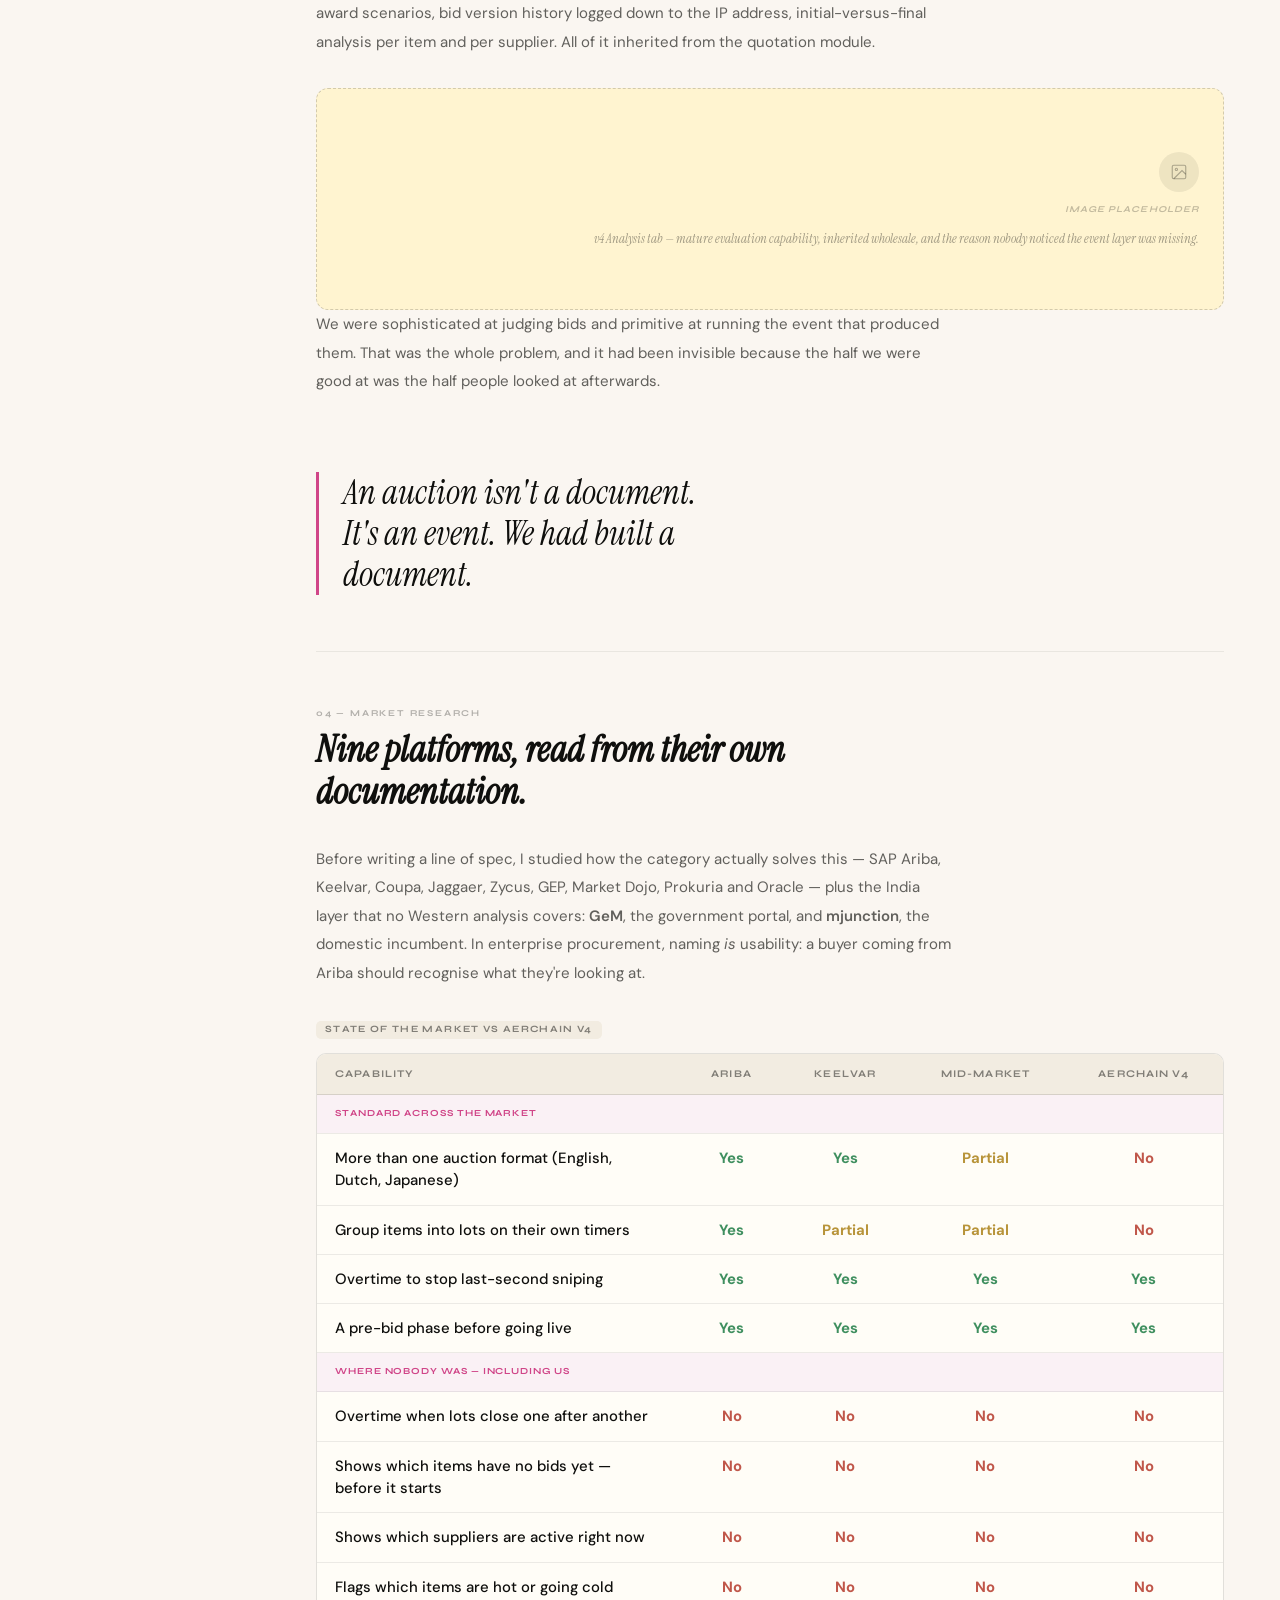
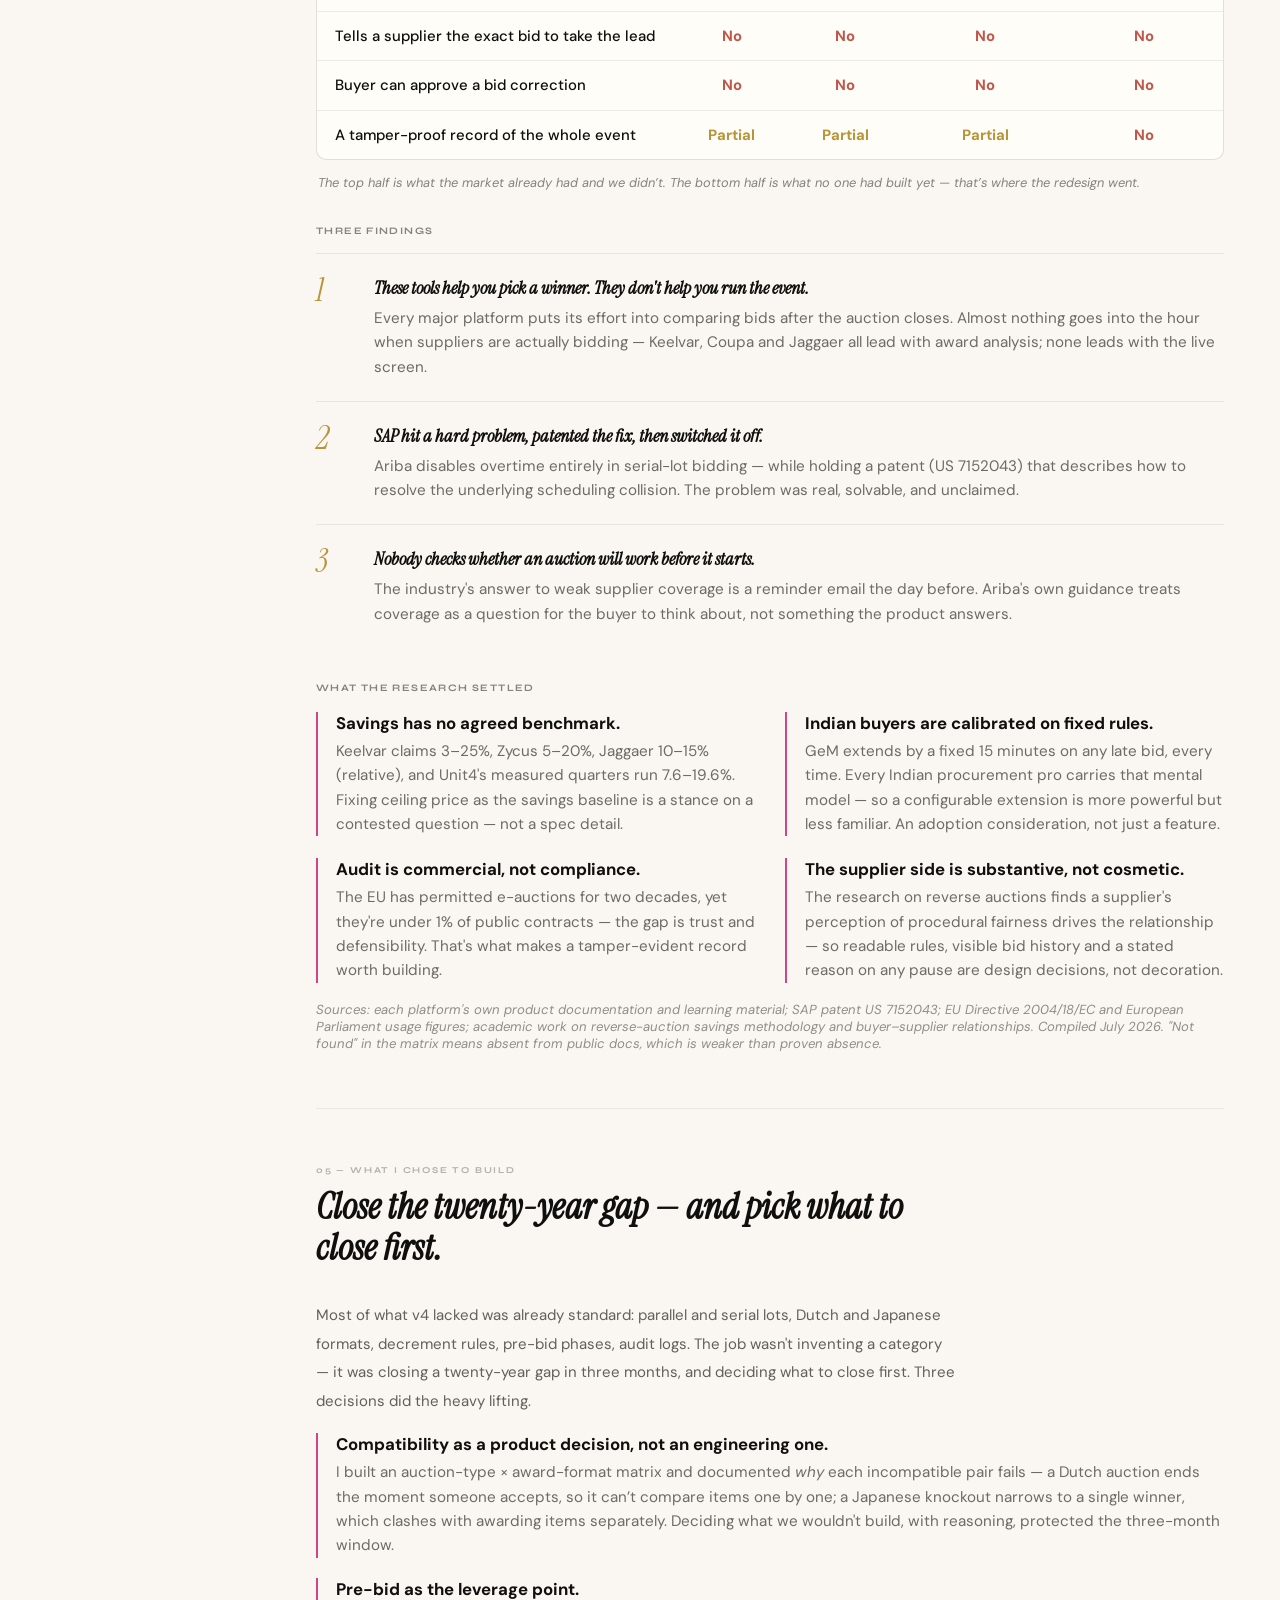
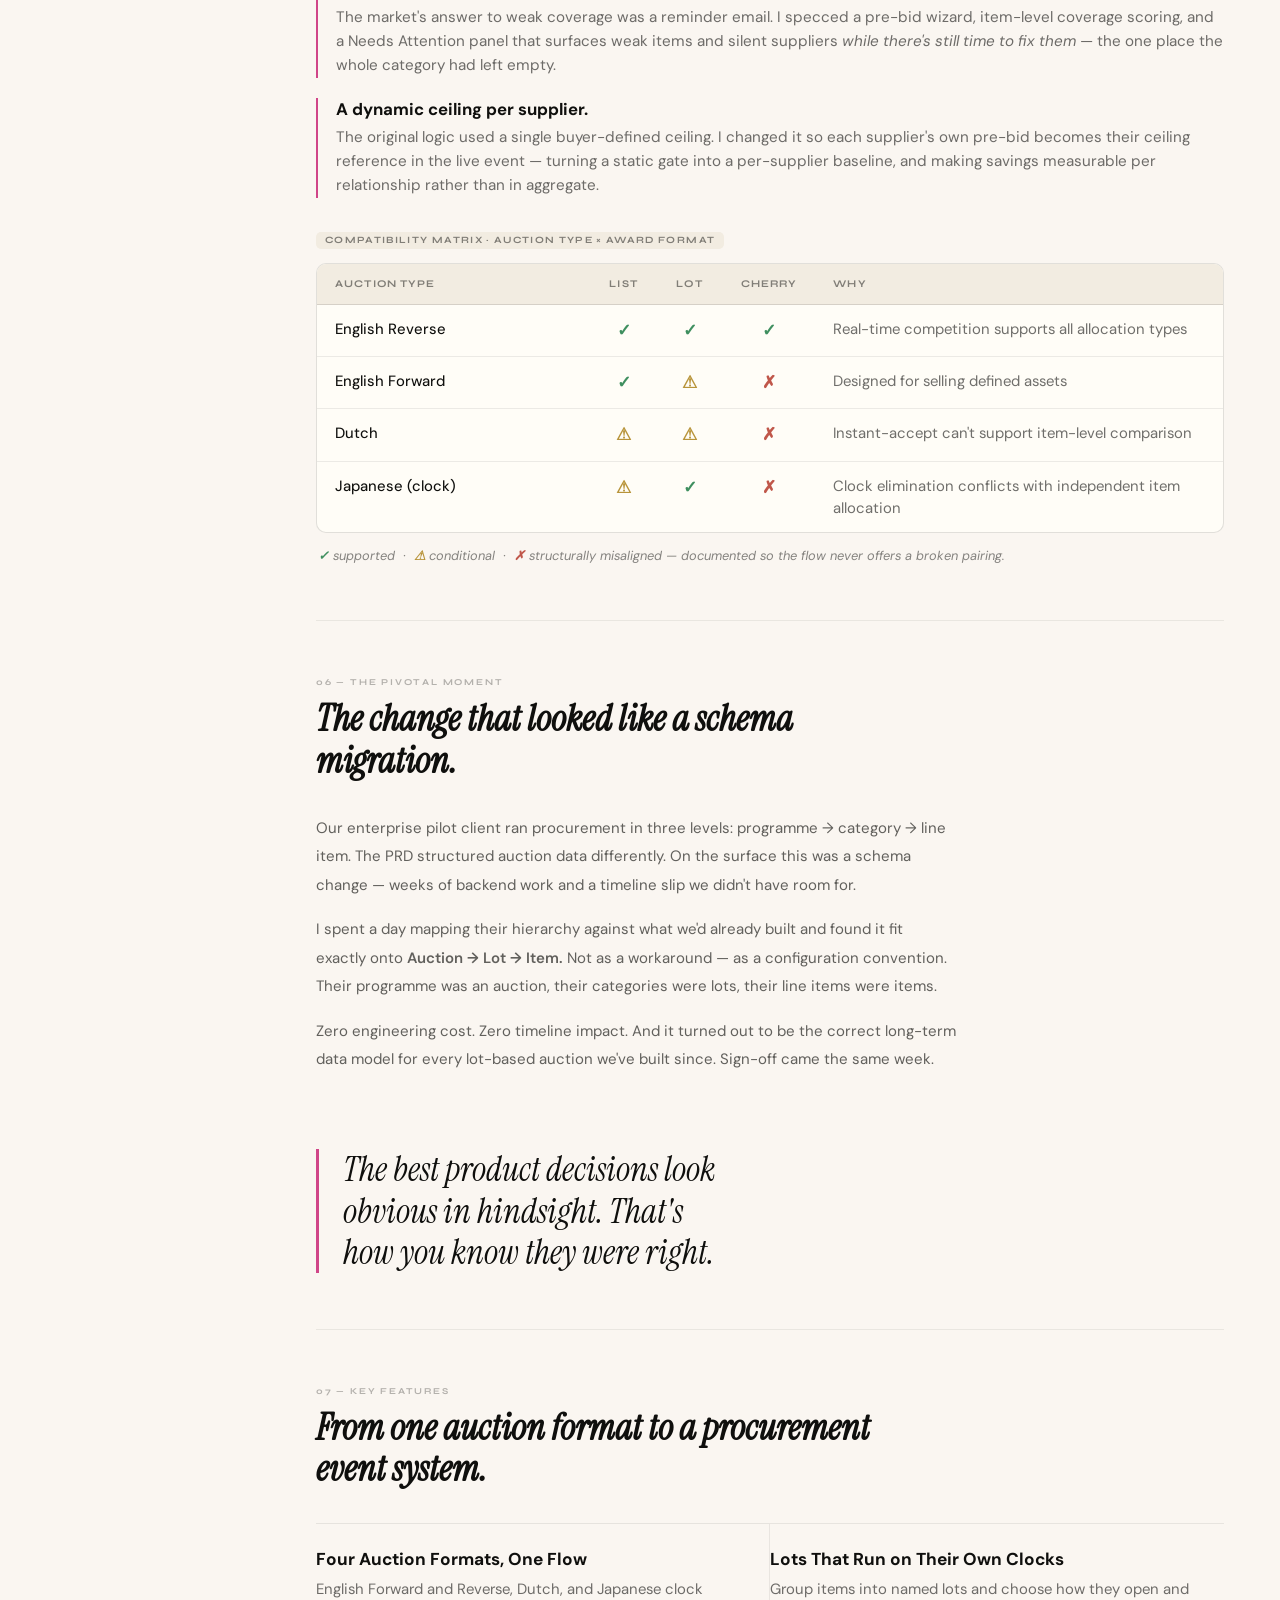
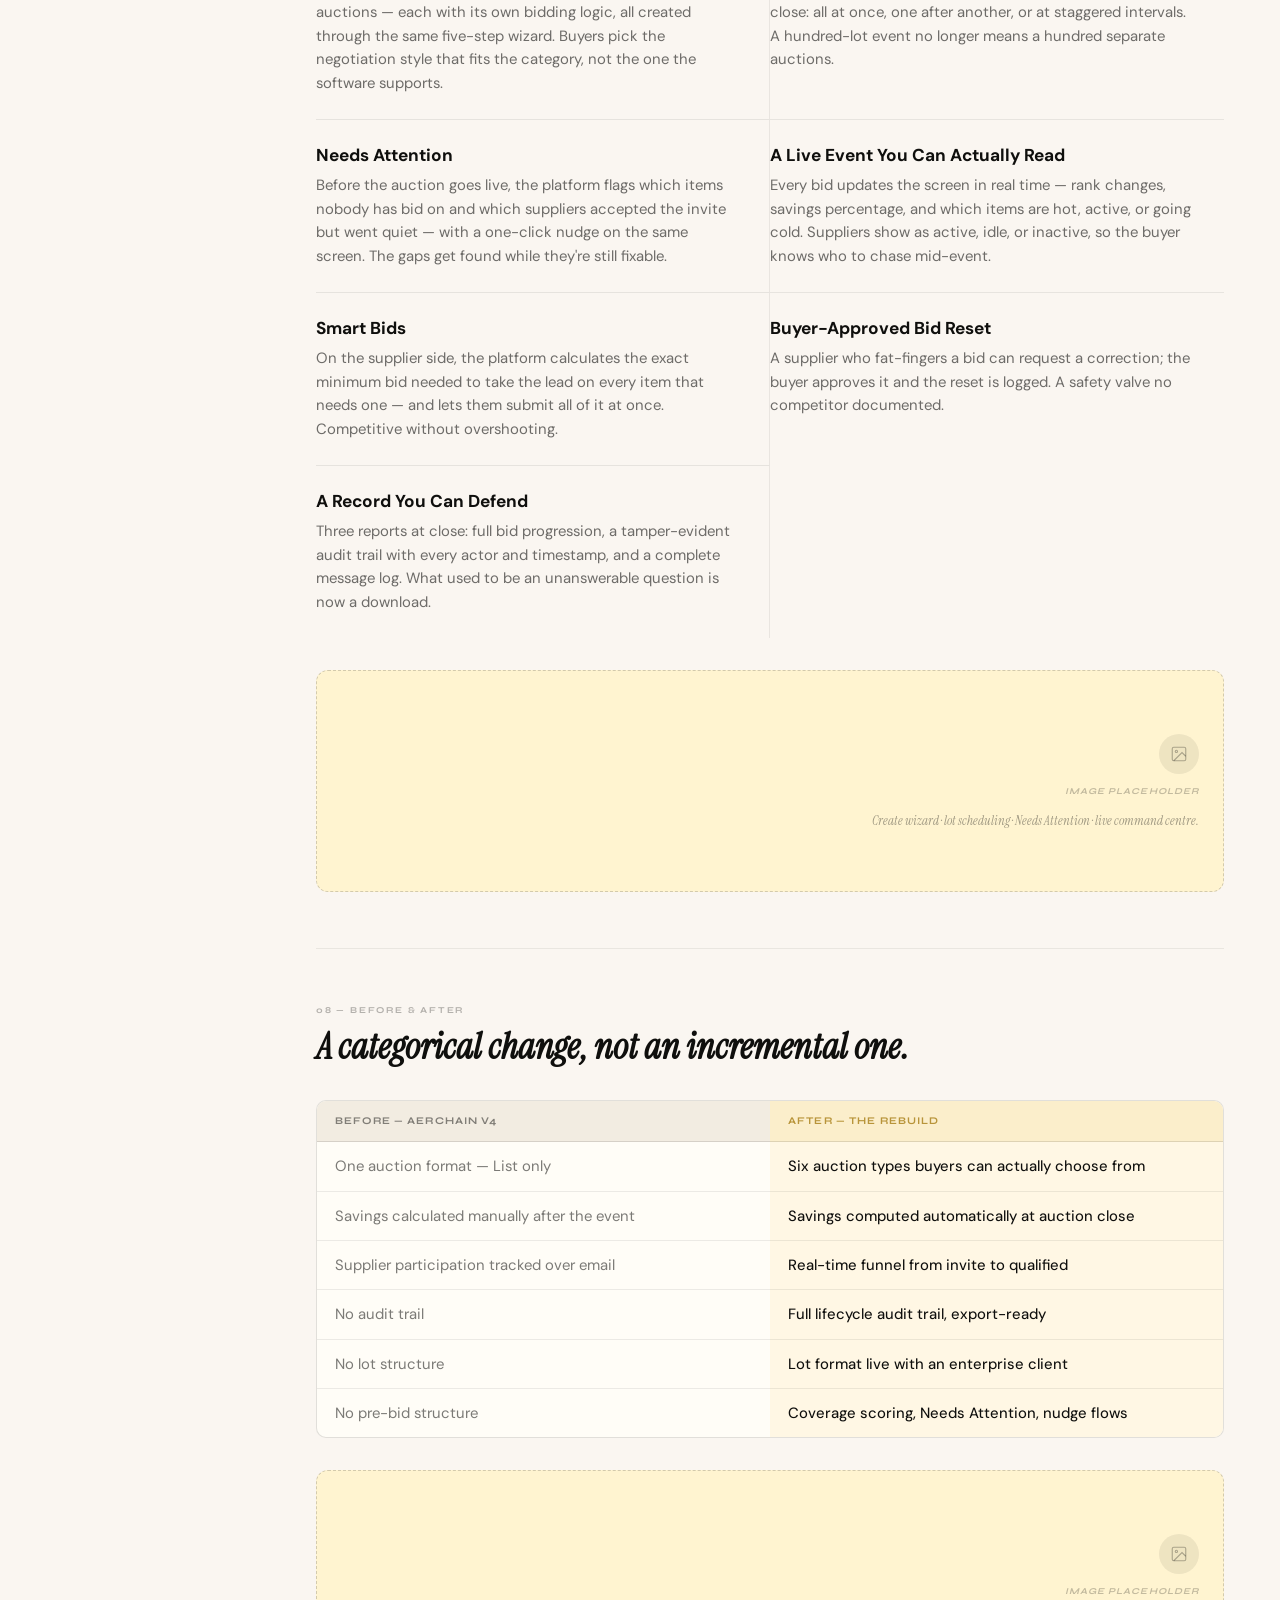
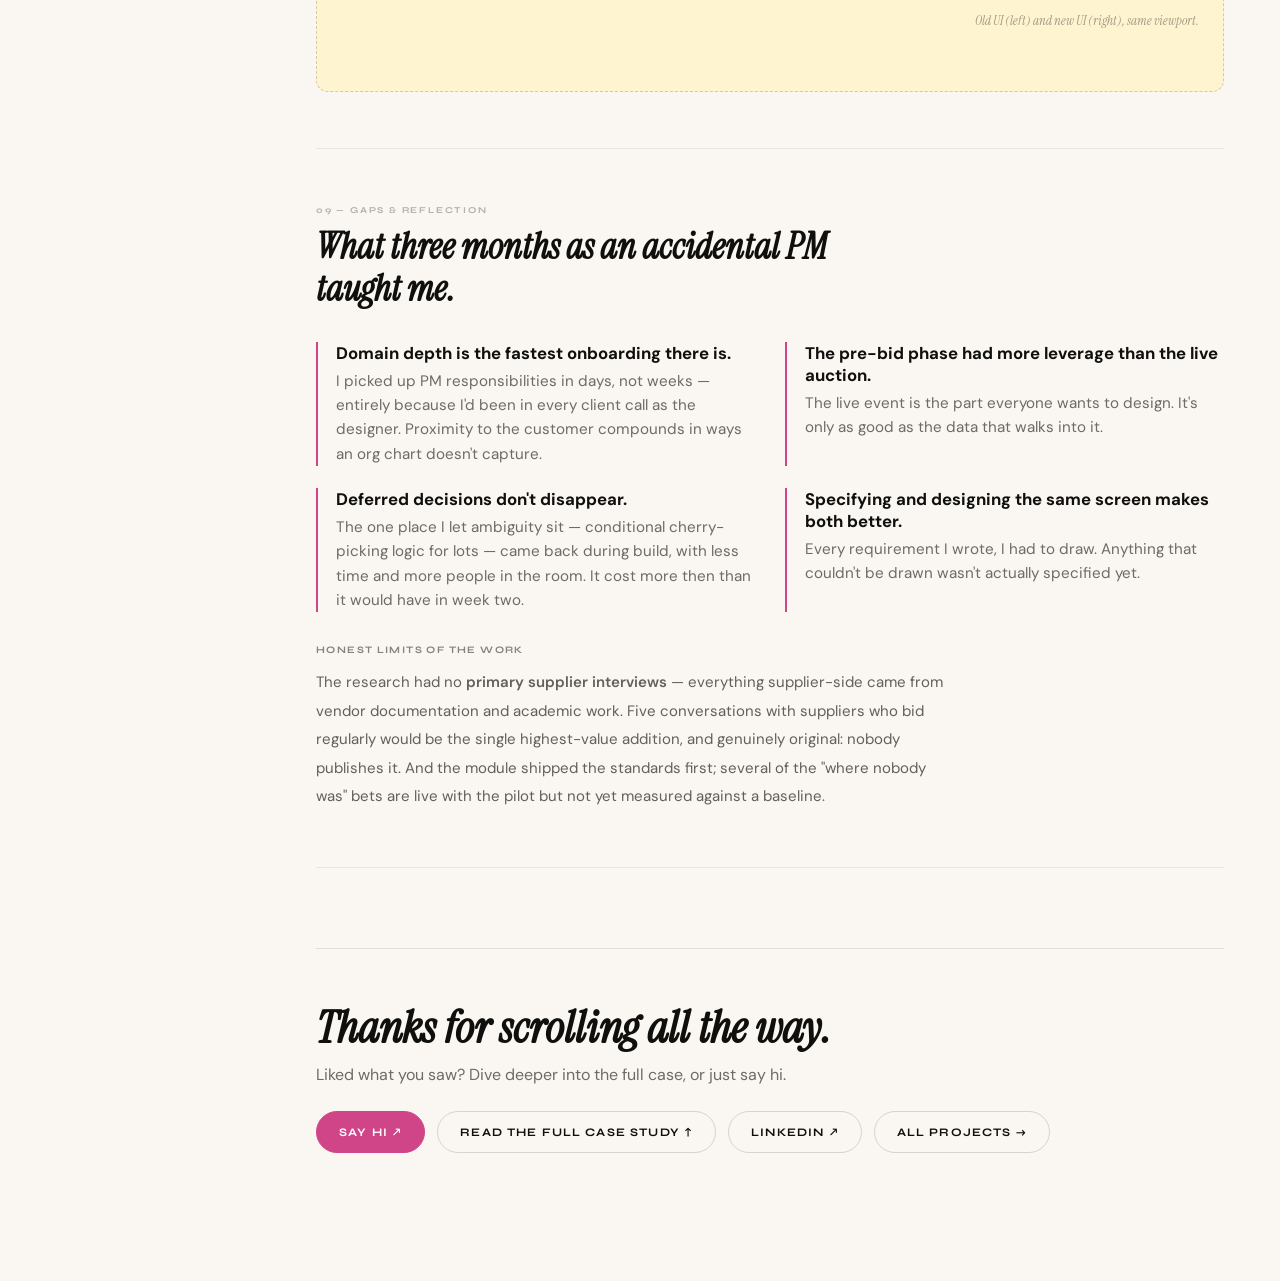
==== commit b599877b: "Rebuild The Problem to spec: claim-then-proof diagnosis Replace the four-tensions block with the loa" ====
--- a/auction.html
+++ b/auction.html
@@ -120,6 +120,11 @@
     .cs-matrix .mk{font-size:1.05rem}
 
     .cs-pull{font-family:var(--serif);font-style:italic;font-size:clamp(1.5rem,2.7vw,2.15rem);line-height:1.2;color:#0f0f0d;border-left:3px solid var(--pink);padding-left:24px;margin:2.2em 0 0;max-width:26ch}
+    /* problem: transition line + evidence blocks */
+    .cs-transition{font-family:var(--serif);font-style:italic;font-size:1.2rem;color:#0f0f0d;margin-top:24px;max-width:62ch}
+    .cs-evb{border-top:1px solid #0f0f0d14;padding-top:26px;margin-top:30px}
+    .cs-evb-h{font-size:1.18rem;font-weight:600;color:#0f0f0d;margin:0}
+    .cs-evb-b{margin-top:10px;font-size:1rem;color:#0f0f0d99;line-height:1.65;max-width:62ch}
 
     .cs-closing{margin-top:clamp(48px,7vw,80px);padding-top:clamp(36px,5vw,56px);border-top:1px solid #0f0f0d1a;padding-bottom:3rem}
     .cs-closing h2{font-family:var(--serif);font-style:italic;font-size:clamp(1.8rem,4vw,2.8rem);color:#0f0f0d;line-height:1.05;margin:0}
@@ -256,20 +261,52 @@
             </div>
           </div>
 
-          <!-- 02 THE PROBLEM -->
+          <!-- 03 THE PROBLEM -->
           <div class="cs-sec" id="cs-sec-1">
             <div class="cs-sec-header-row"><p class="cs-sec-label">03 — The problem</p></div>
-            <h2 class="cs-sec-heading">It could run an auction. It couldn't run procurement.</h2>
-            <div class="cs-sec-body">
-              <p>The existing module treated an auction as a single event with a single winner. Real enterprise procurement isn't shaped like that — it's bundled, scheduled, audited, and negotiated. Sitting in the client calls as the designer, I watched the same four gaps surface in every conversation.</p>
-            </div>
-            <ul class="cs-issues two">
-              <li><b>The format ceiling</b><span>One format meant one shape of deal. Enterprise buyers wanted items grouped into lots with independent timers — and we had to say no in the room.</span></li>
-              <li><b>The savings paradox</b><span>The whole point of an auction is savings. Ours were calculated manually, in a spreadsheet, after the event closed. The number that justified the tool arrived too late to act on.</span></li>
-              <li><b>The pre-bid blind spot</b><span>Buyers discovered half their items had no supplier coverage <em>after</em> the auction went live. By then there was nothing to do. The live event was only ever as good as what walked into it.</span></li>
-              <li><b>The compliance void</b><span>No audit trail. For regulated procurement teams, an event they can't defend line-by-line to an auditor is an event they can't run.</span></li>
-            </ul>
-            <div class="cs-img-block" style="--cover-bg:#FFF4D0"><span class="cs-img-label"><span class="cs-img-icon"><svg viewBox="0 0 24 24"><rect x="3" y="3" width="18" height="18" rx="2"/><circle cx="8.5" cy="8.5" r="1.5"/><polyline points="21 15 16 10 5 21"/></svg></span><span class="cs-img-tag">Image placeholder</span><span class="cs-imgcap">The original module: one format, one winner, no record.</span></span></div>
+            <h2 class="cs-sec-heading">We hadn't built an auction. We'd built a quote form with a clock on it.</h2>
+            <div class="cs-sec-body">
+              <p>The problem wasn't a missing feature list. It was that the auction had been built as a variation on our quotation tool — the thing that collects static prices over email — rather than as a live event.</p>
+              <p>The product said so out loud. On the supplier's own invitation screen, the event type field read <strong>RFQ</strong>, with the auction listed underneath as a property of it.</p>
+            </div>
+            <div class="cs-img-block" style="--cover-bg:#FFF4D0"><span class="cs-img-label"><span class="cs-img-icon"><svg viewBox="0 0 24 24"><rect x="3" y="3" width="18" height="18" rx="2"/><circle cx="8.5" cy="8.5" r="1.5"/><polyline points="21 15 16 10 5 21"/></svg></span><span class="cs-img-tag">Image placeholder · key screenshot</span><span class="cs-imgcap">v4 supplier invitation — Event Type reads <strong>RFQ</strong>, with "auction" underneath as a property. Annotate the RFQ value; redact any client branding.</span></span></div>
+            <p class="cs-transition">Once you see that, everything else follows.</p>
+
+            <div class="cs-evb">
+              <h3 class="cs-evb-h">The event had no shape</h3>
+              <p class="cs-evb-b">The status timeline on every buyer screen was a purchase pipeline: New, Creation Date, Auction Release, then approval, purchase order, receipt. The entire live auction — the thing the product exists for — was one dot on it. No pre-bid stage. No live stage. No completed stage.</p>
+              <div class="cs-img-block" style="--cover-bg:#FFF4D0"><span class="cs-img-label"><span class="cs-img-icon"><svg viewBox="0 0 24 24"><rect x="3" y="3" width="18" height="18" rx="2"/><circle cx="8.5" cy="8.5" r="1.5"/><polyline points="21 15 16 10 5 21"/></svg></span><span class="cs-img-tag">Image placeholder</span><span class="cs-imgcap">v4 buyer detail — the lifecycle timeline, a purchase pipeline with the auction as one dot.</span></span></div>
+            </div>
+
+            <div class="cs-evb">
+              <h3 class="cs-evb-h">Participation was counted in emails</h3>
+              <p class="cs-evb-b">The participation card showed Sent, Delivered, Viewed, Bids, Rejected. Those are mailing metrics. They can tell a buyer that three invitations were delivered. They cannot tell a buyer that a supplier accepted and then went quiet — which is the only question worth asking in the hour before an auction opens.</p>
+              <div class="cs-img-block" style="--cover-bg:#FFF4D0"><span class="cs-img-label"><span class="cs-img-icon"><svg viewBox="0 0 24 24"><rect x="3" y="3" width="18" height="18" rx="2"/><circle cx="8.5" cy="8.5" r="1.5"/><polyline points="21 15 16 10 5 21"/></svg></span><span class="cs-img-tag">Image placeholder</span><span class="cs-imgcap">v4 Supplier Participation card — Sent, Delivered, Viewed, Bids, Rejected.</span></span></div>
+            </div>
+
+            <div class="cs-evb">
+              <h3 class="cs-evb-h">Extending a live auction was a row of buttons</h3>
+              <p class="cs-evb-b">Plus five minutes, plus ten, plus fifteen, plus twenty, plus twenty-five, plus thirty. No reason field. No record of why. An action with contractual consequences, given the interaction weight of a microwave.</p>
+              <div class="cs-img-block" style="--cover-bg:#FFF4D0"><span class="cs-img-label"><span class="cs-img-icon"><svg viewBox="0 0 24 24"><rect x="3" y="3" width="18" height="18" rx="2"/><circle cx="8.5" cy="8.5" r="1.5"/><polyline points="21 15 16 10 5 21"/></svg></span><span class="cs-img-tag">Image placeholder</span><span class="cs-imgcap">v4 buyer live view — empty trend chart, zeroed insights, and a row of extension buttons.</span></span></div>
+            </div>
+
+            <div class="cs-evb">
+              <h3 class="cs-evb-h">And when it ended, it just ended</h3>
+              <p class="cs-evb-b">The supplier who had spent the last half hour competing got a white card, a blue checkmark, and a timestamp. No rank. No result. No indication of whether they'd won.</p>
+              <div class="cs-img-block" style="--cover-bg:#FFF4D0"><span class="cs-img-label"><span class="cs-img-icon"><svg viewBox="0 0 24 24"><rect x="3" y="3" width="18" height="18" rx="2"/><circle cx="8.5" cy="8.5" r="1.5"/><polyline points="21 15 16 10 5 21"/></svg></span><span class="cs-img-tag">Image placeholder</span><span class="cs-imgcap">v4 supplier "Auction has been ended" modal — keep the white space; the emptiness is the point.</span></span></div>
+            </div>
+
+            <div class="cs-fullwrap">
+              <p class="cs-eyebrow-sm">What surprised me</p>
+              <div class="cs-sec-body">
+                <p>Our post-auction analysis was genuinely good. Item-by-supplier comparison grids, five award scenarios, bid version history logged down to the IP address, initial-versus-final analysis per item and per supplier. All of it inherited from the quotation module.</p>
+              </div>
+              <div class="cs-img-block" style="--cover-bg:#FFF4D0"><span class="cs-img-label"><span class="cs-img-icon"><svg viewBox="0 0 24 24"><rect x="3" y="3" width="18" height="18" rx="2"/><circle cx="8.5" cy="8.5" r="1.5"/><polyline points="21 15 16 10 5 21"/></svg></span><span class="cs-img-tag">Image placeholder</span><span class="cs-imgcap">v4 Analysis tab — mature evaluation capability, inherited wholesale, and the reason nobody noticed the event layer was missing.</span></span></div>
+              <div class="cs-sec-body">
+                <p>We were sophisticated at judging bids and primitive at running the event that produced them. That was the whole problem, and it had been invisible because the half we were good at was the half people looked at afterwards.</p>
+              </div>
+              <p class="cs-pull">An auction isn't a document. It's an event. We had built a document.</p>
+            </div>
           </div>
 
           <!-- 03 MARKET RESEARCH -->
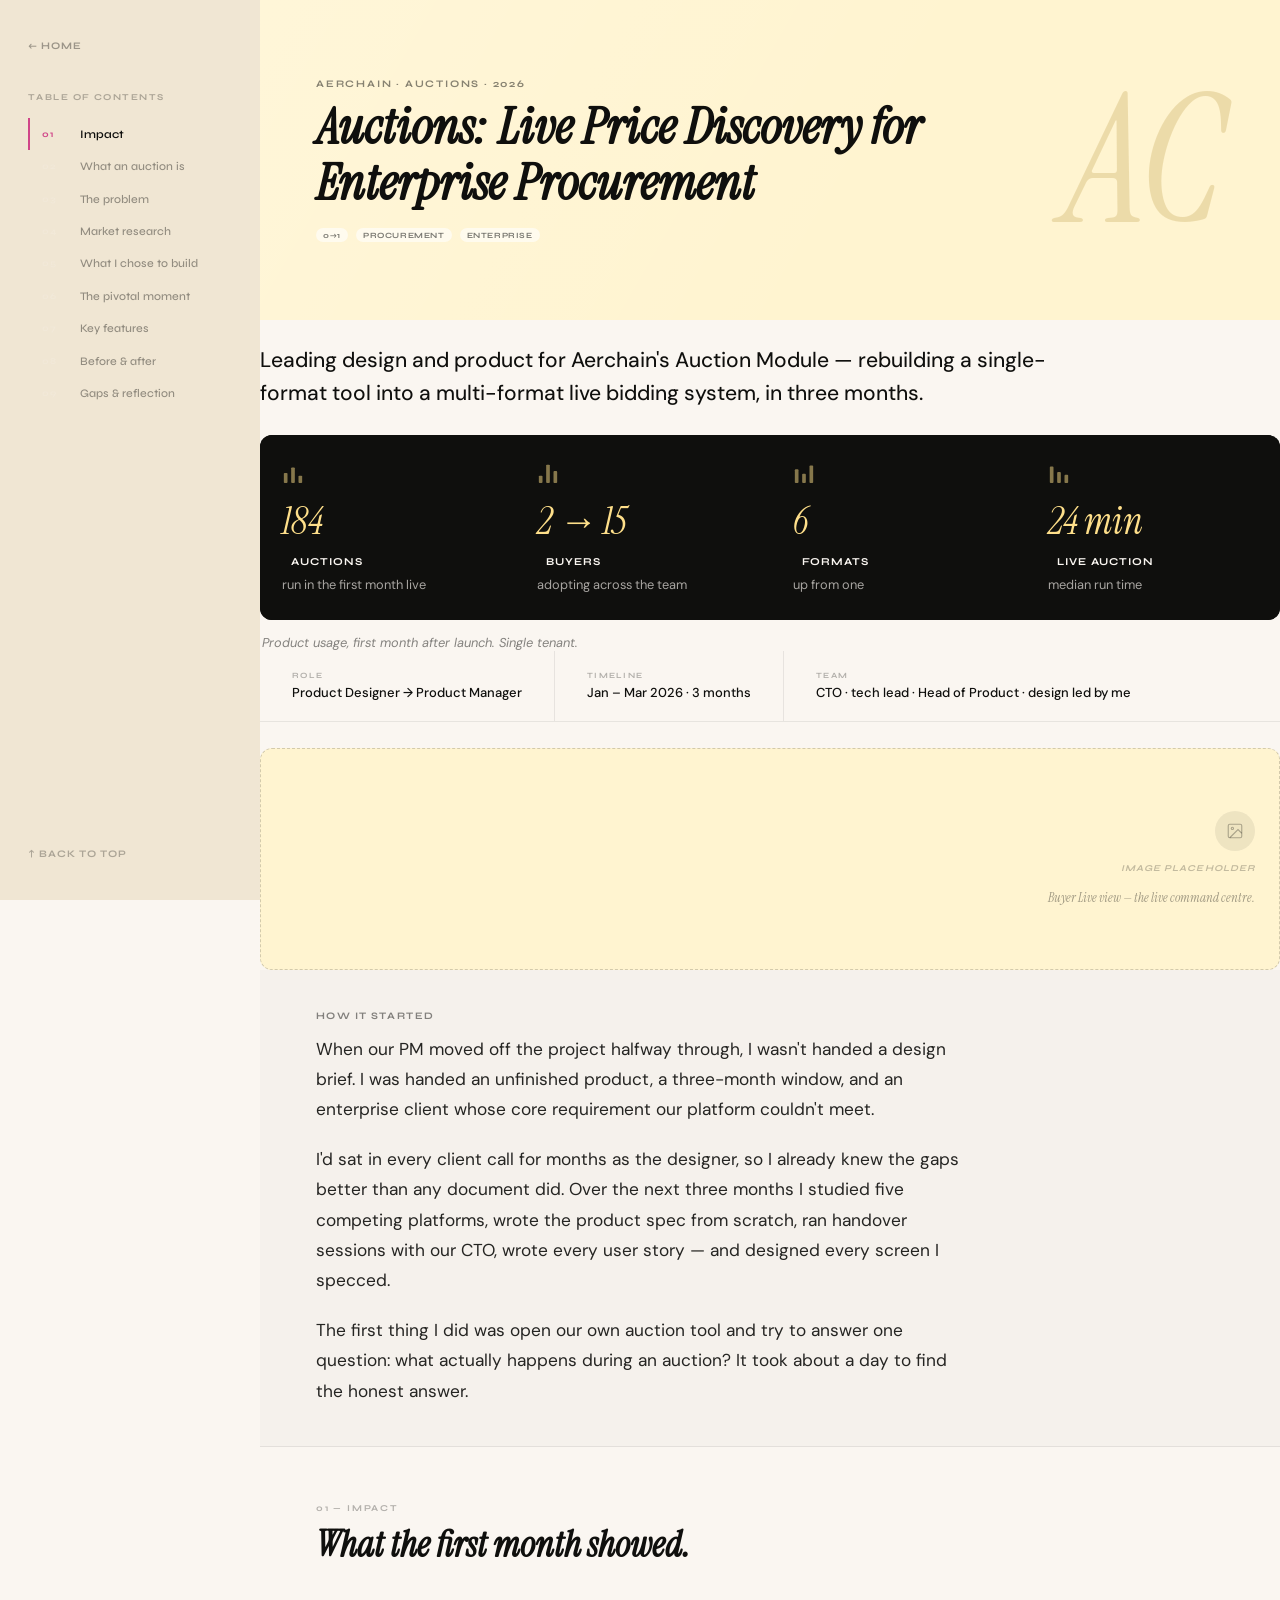
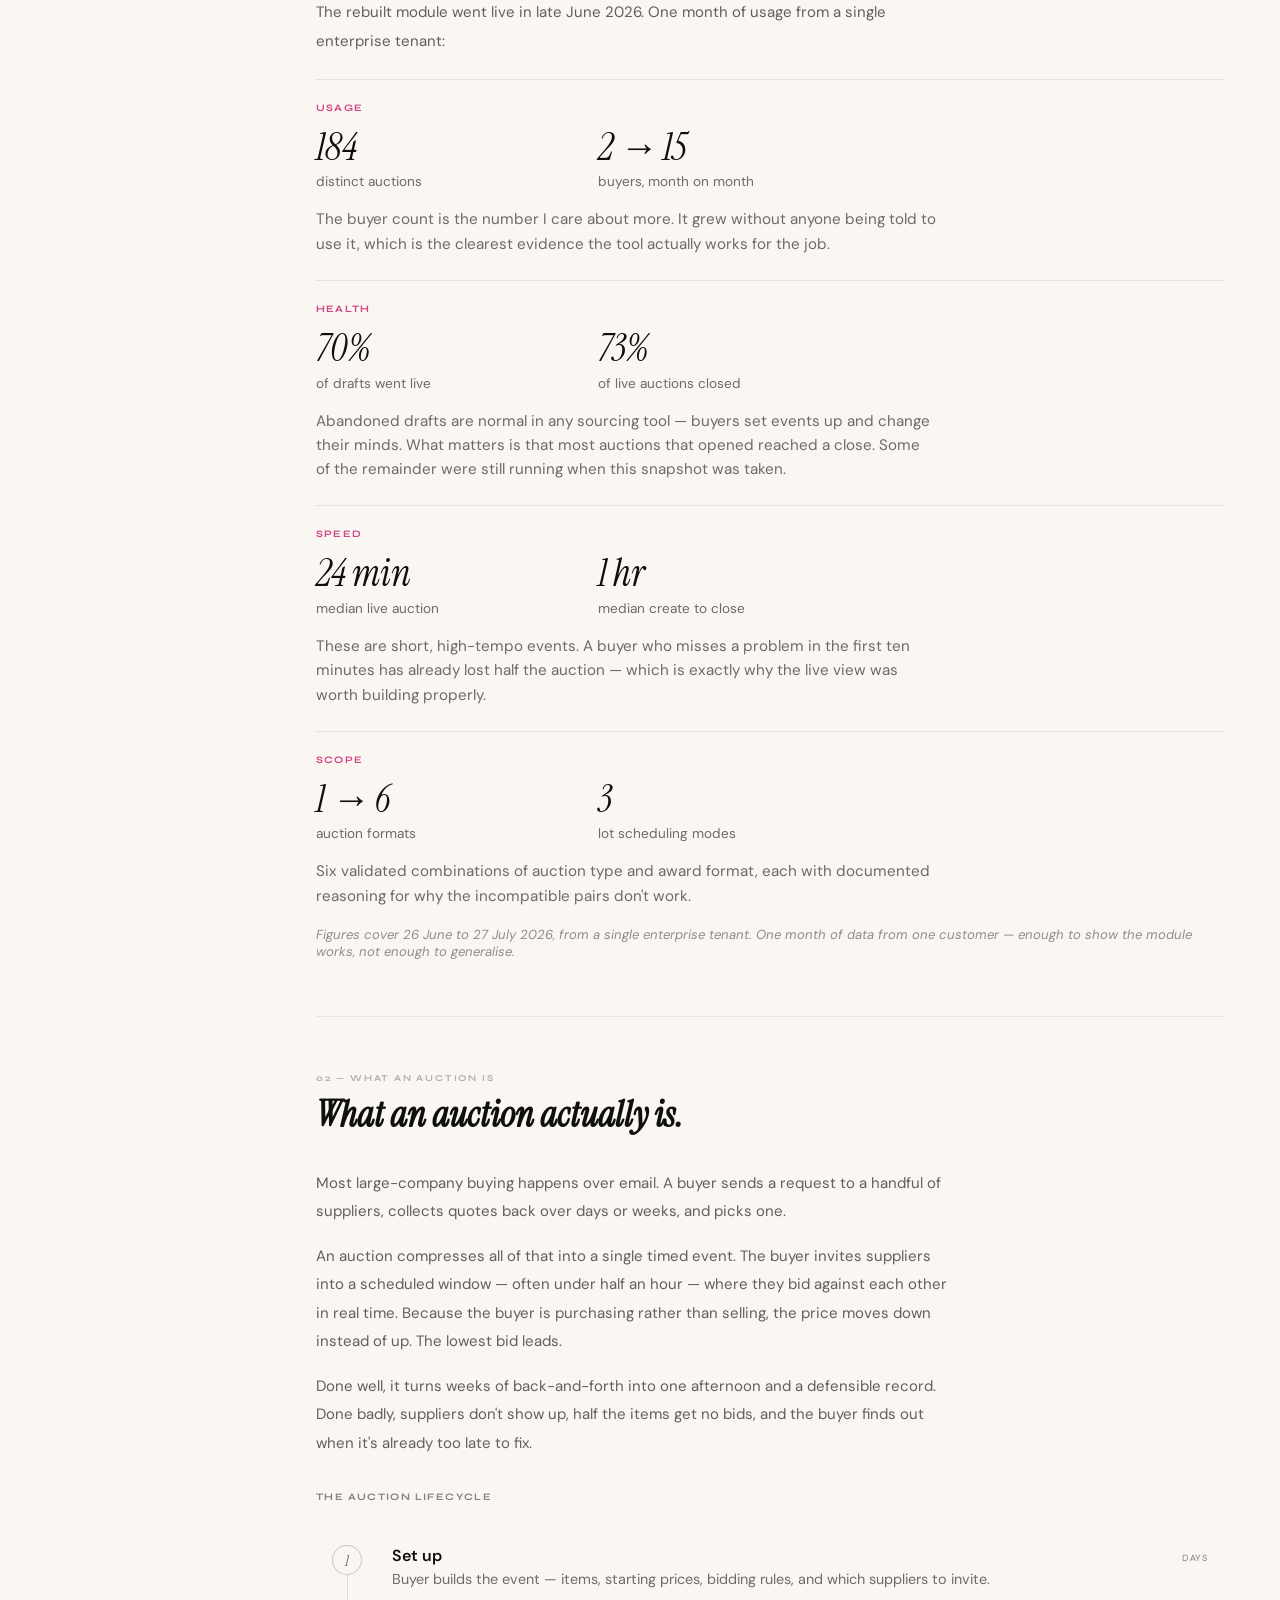
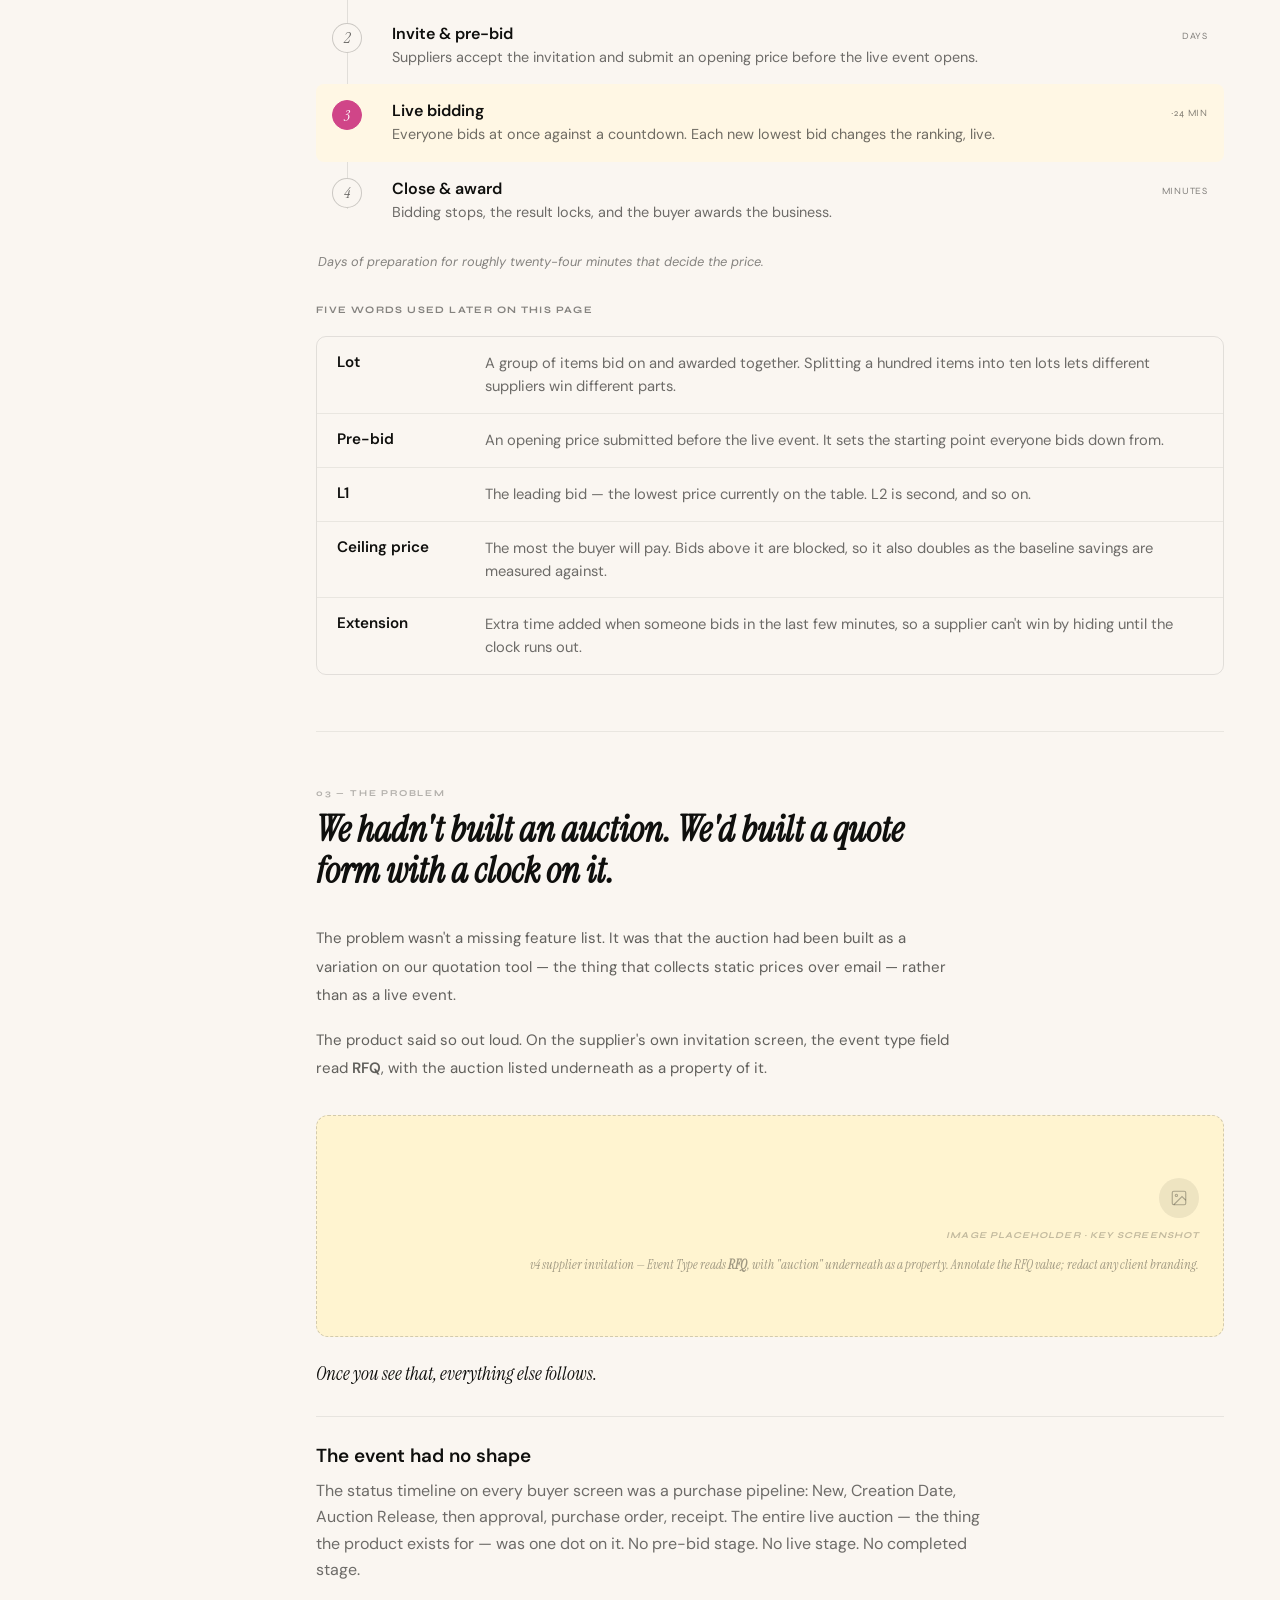
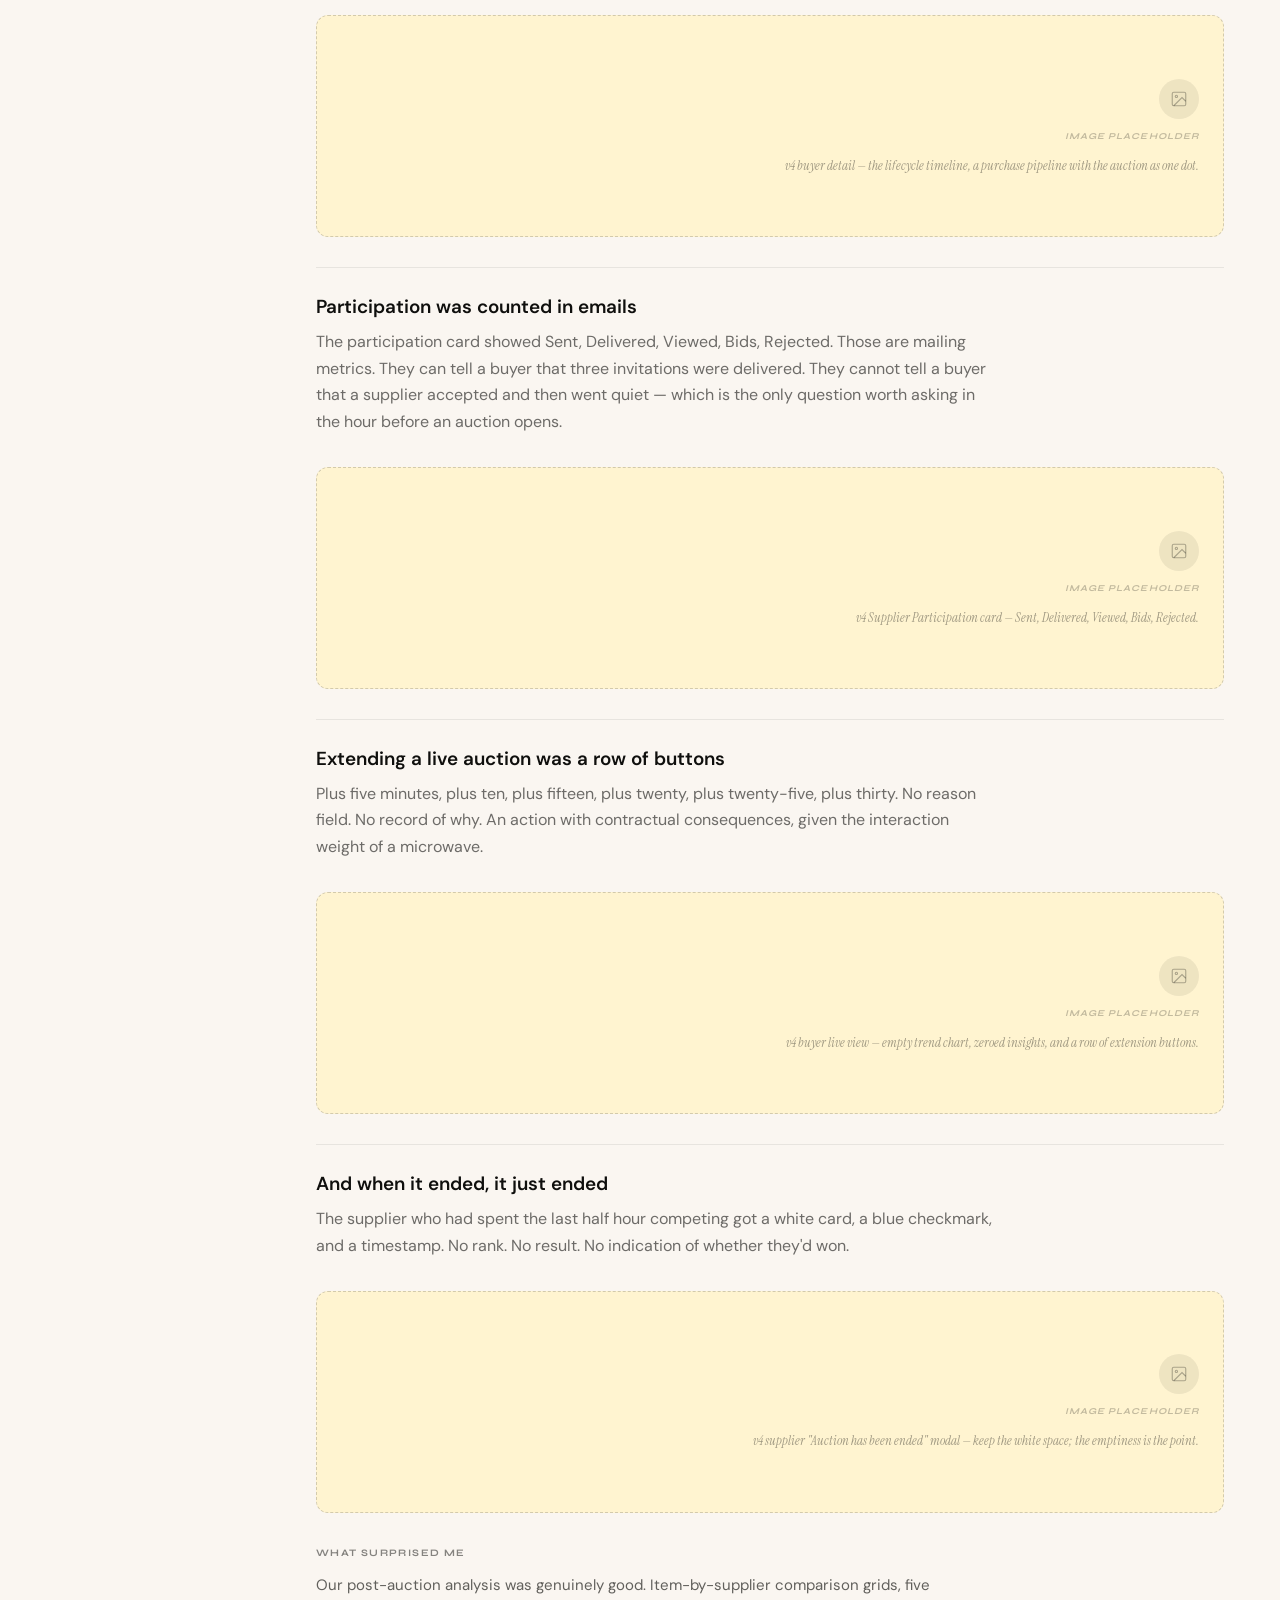
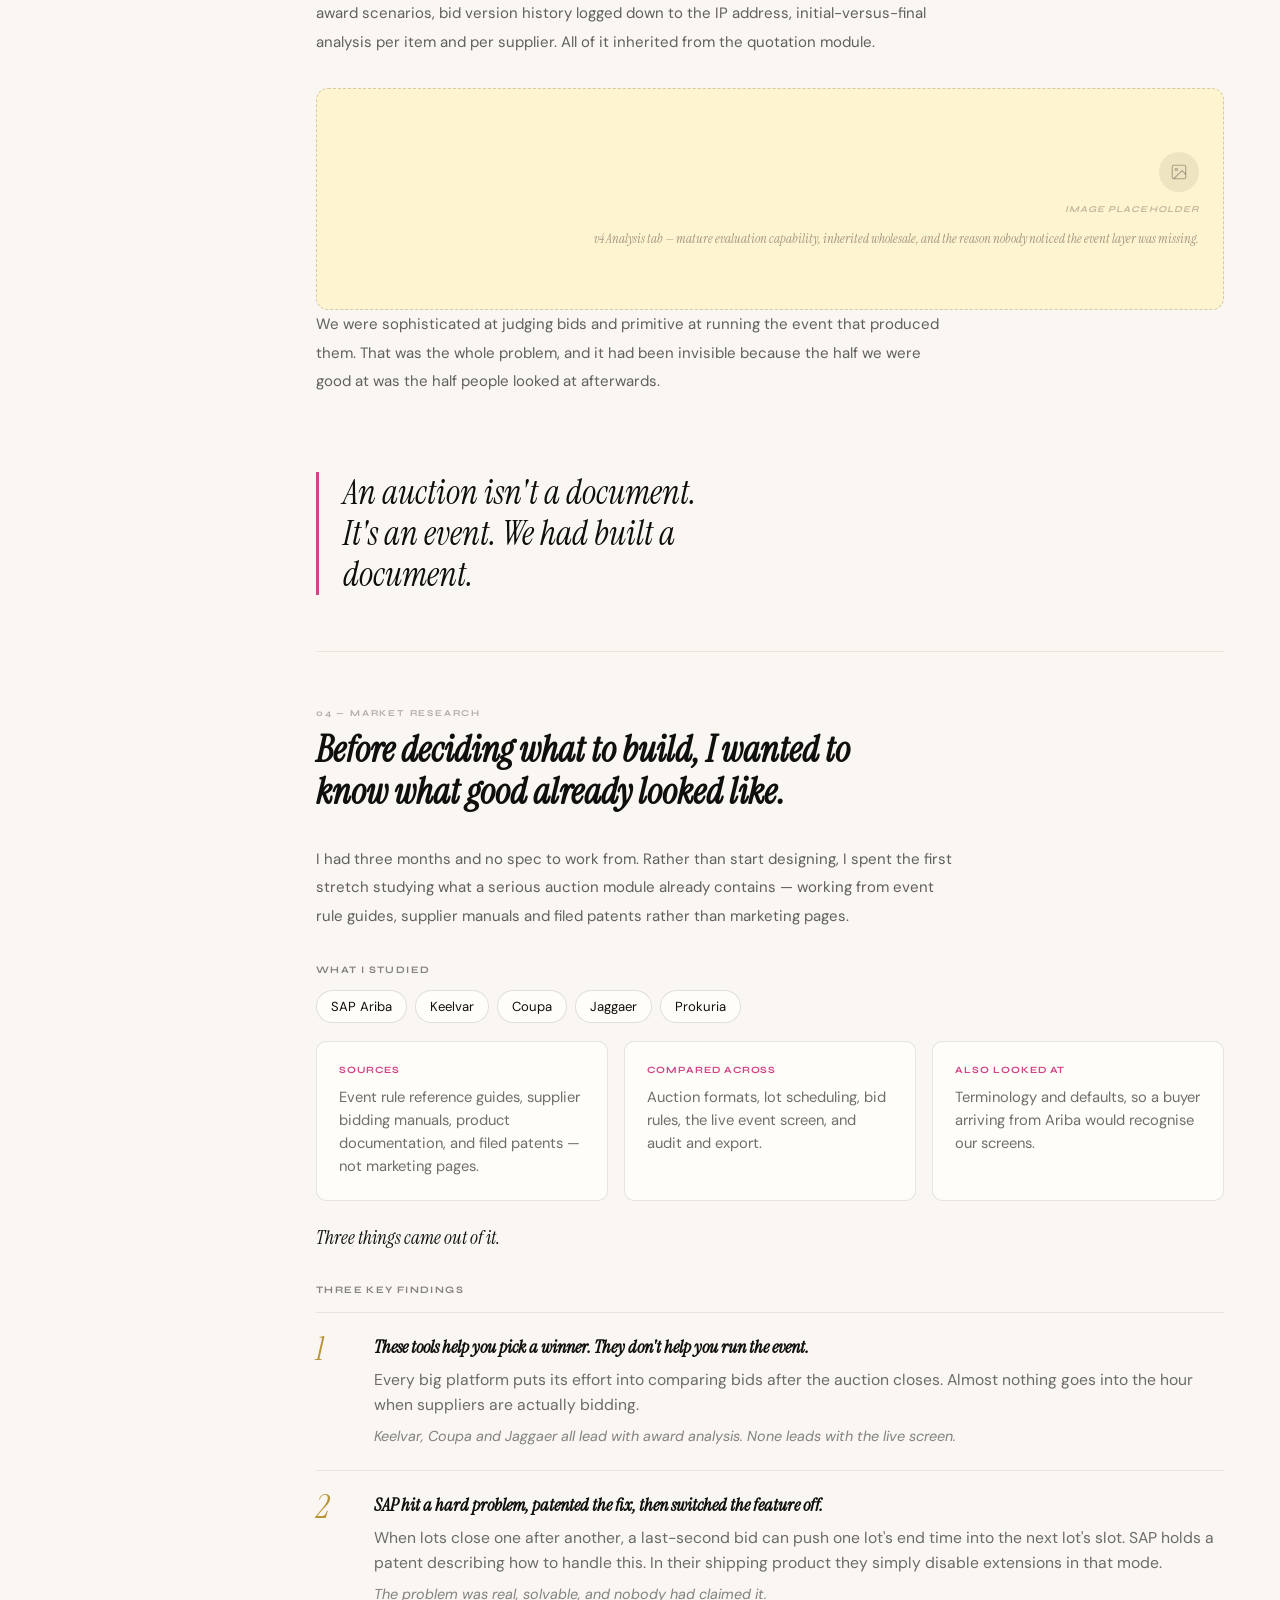
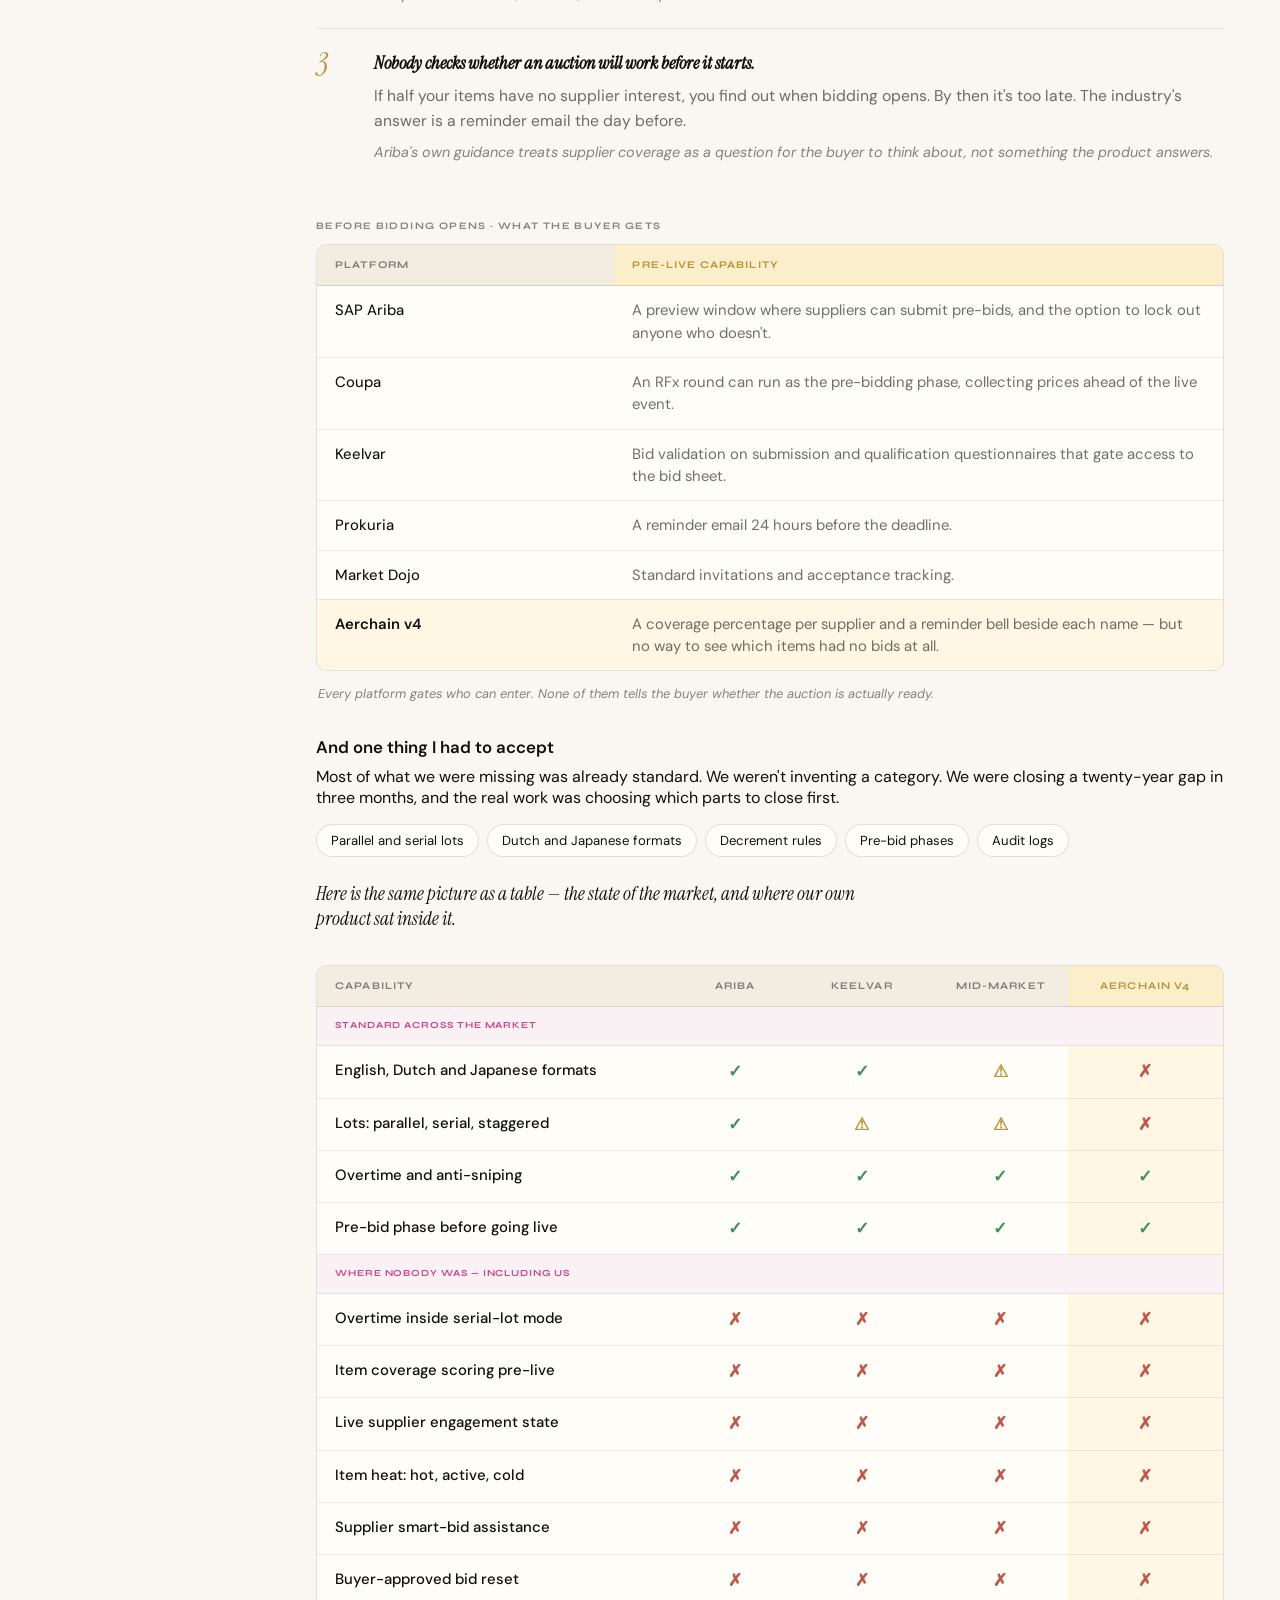
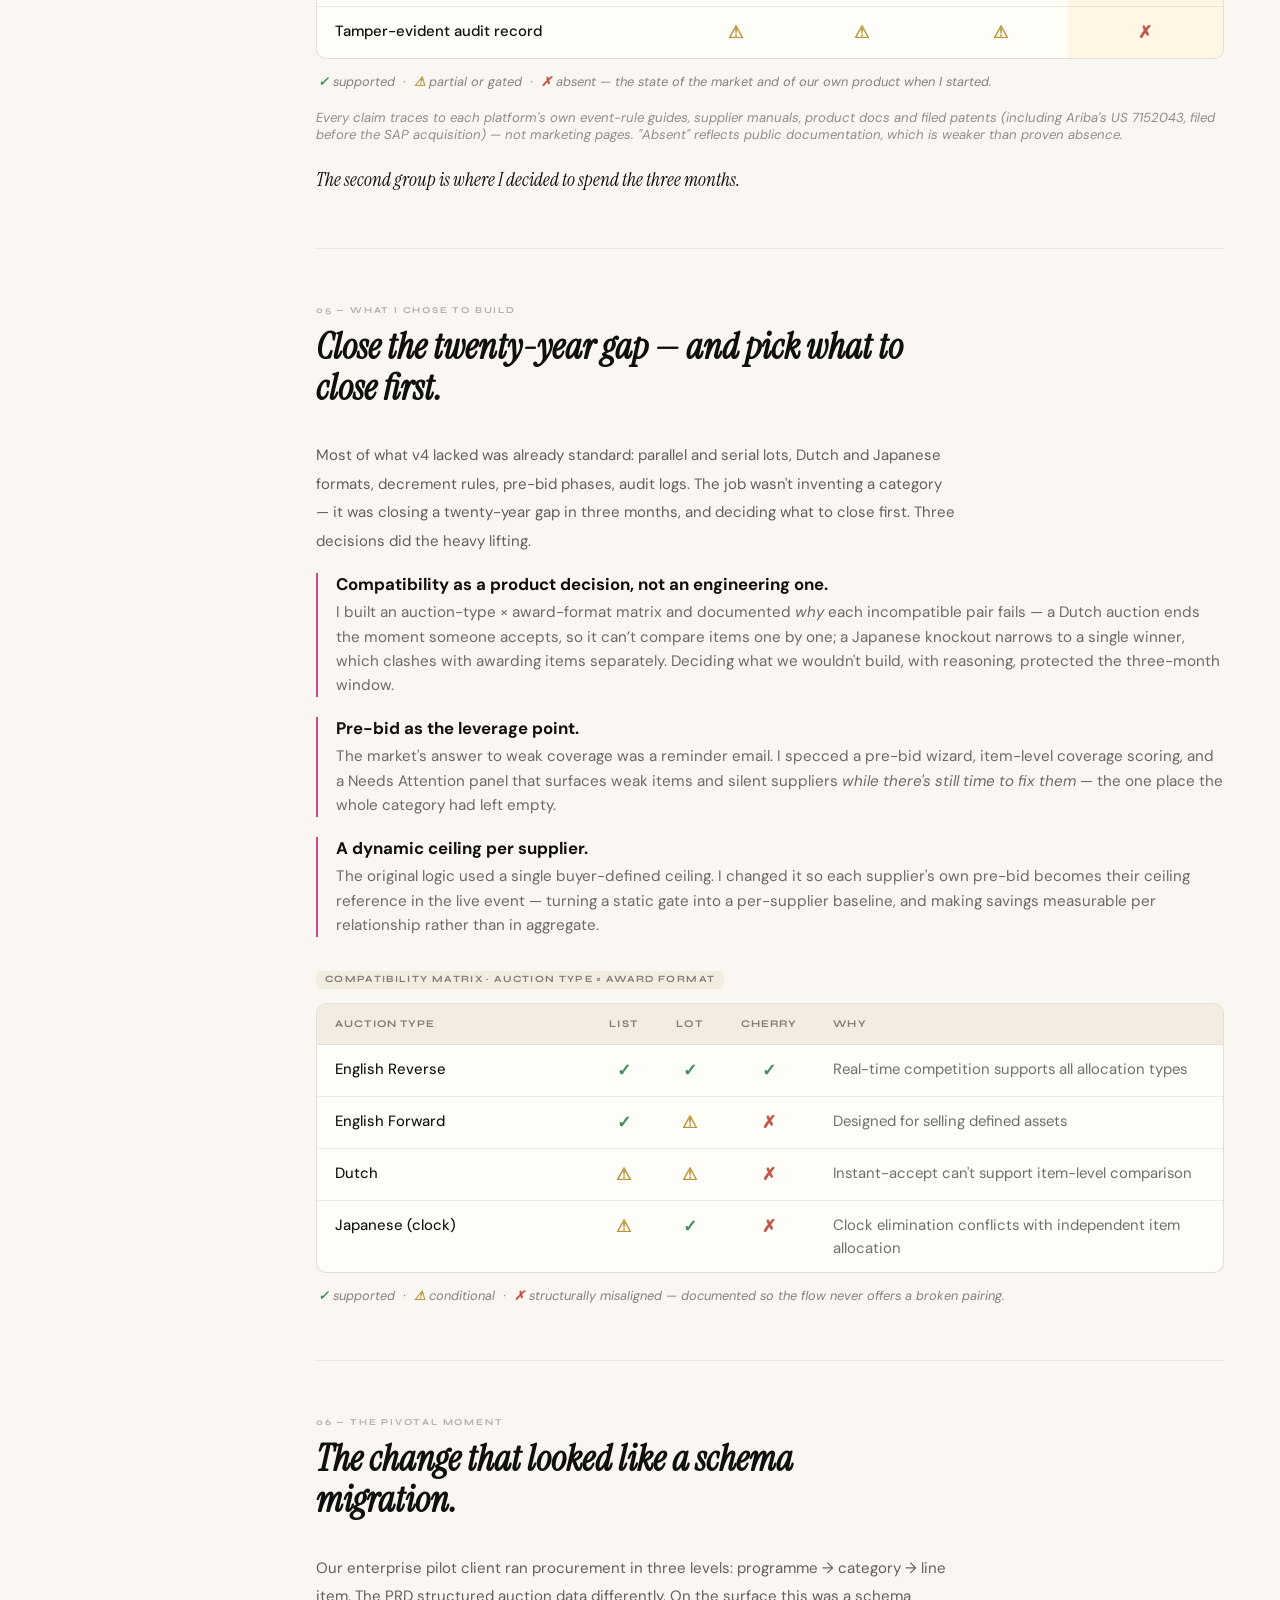
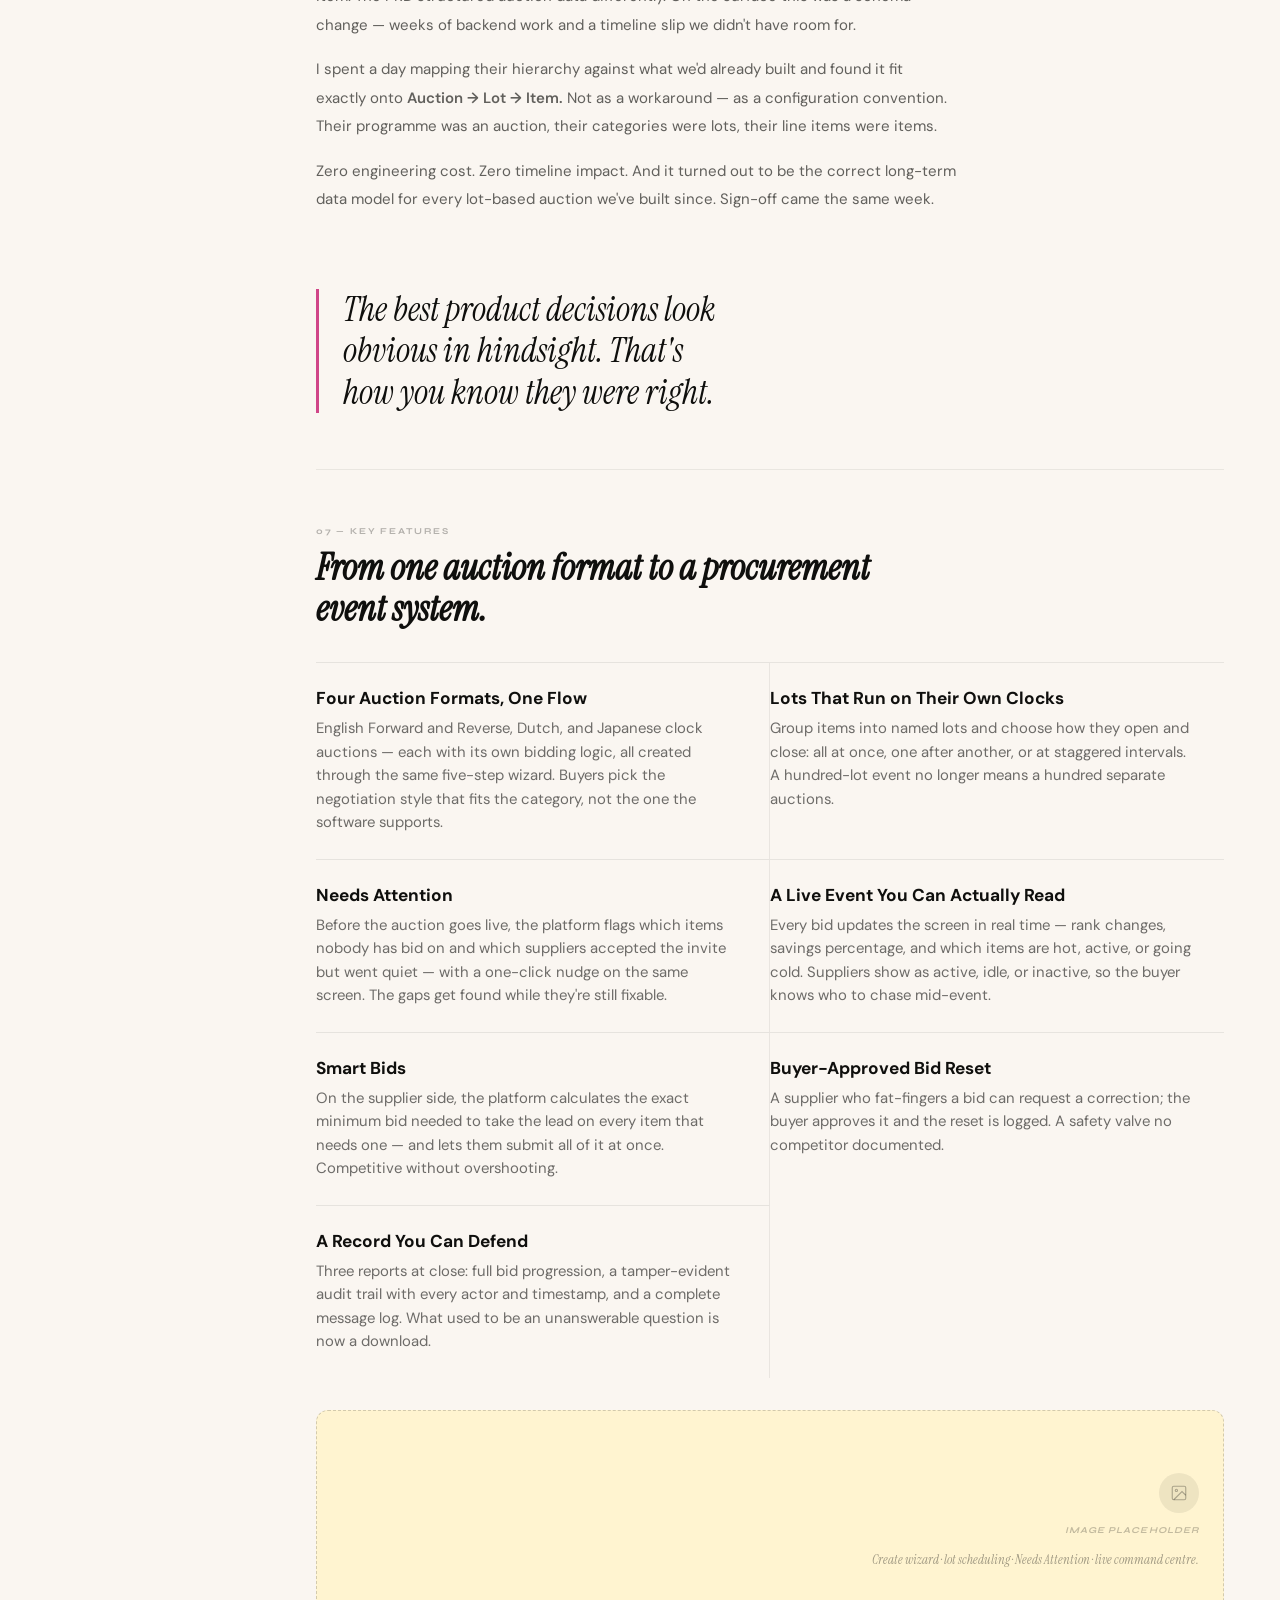
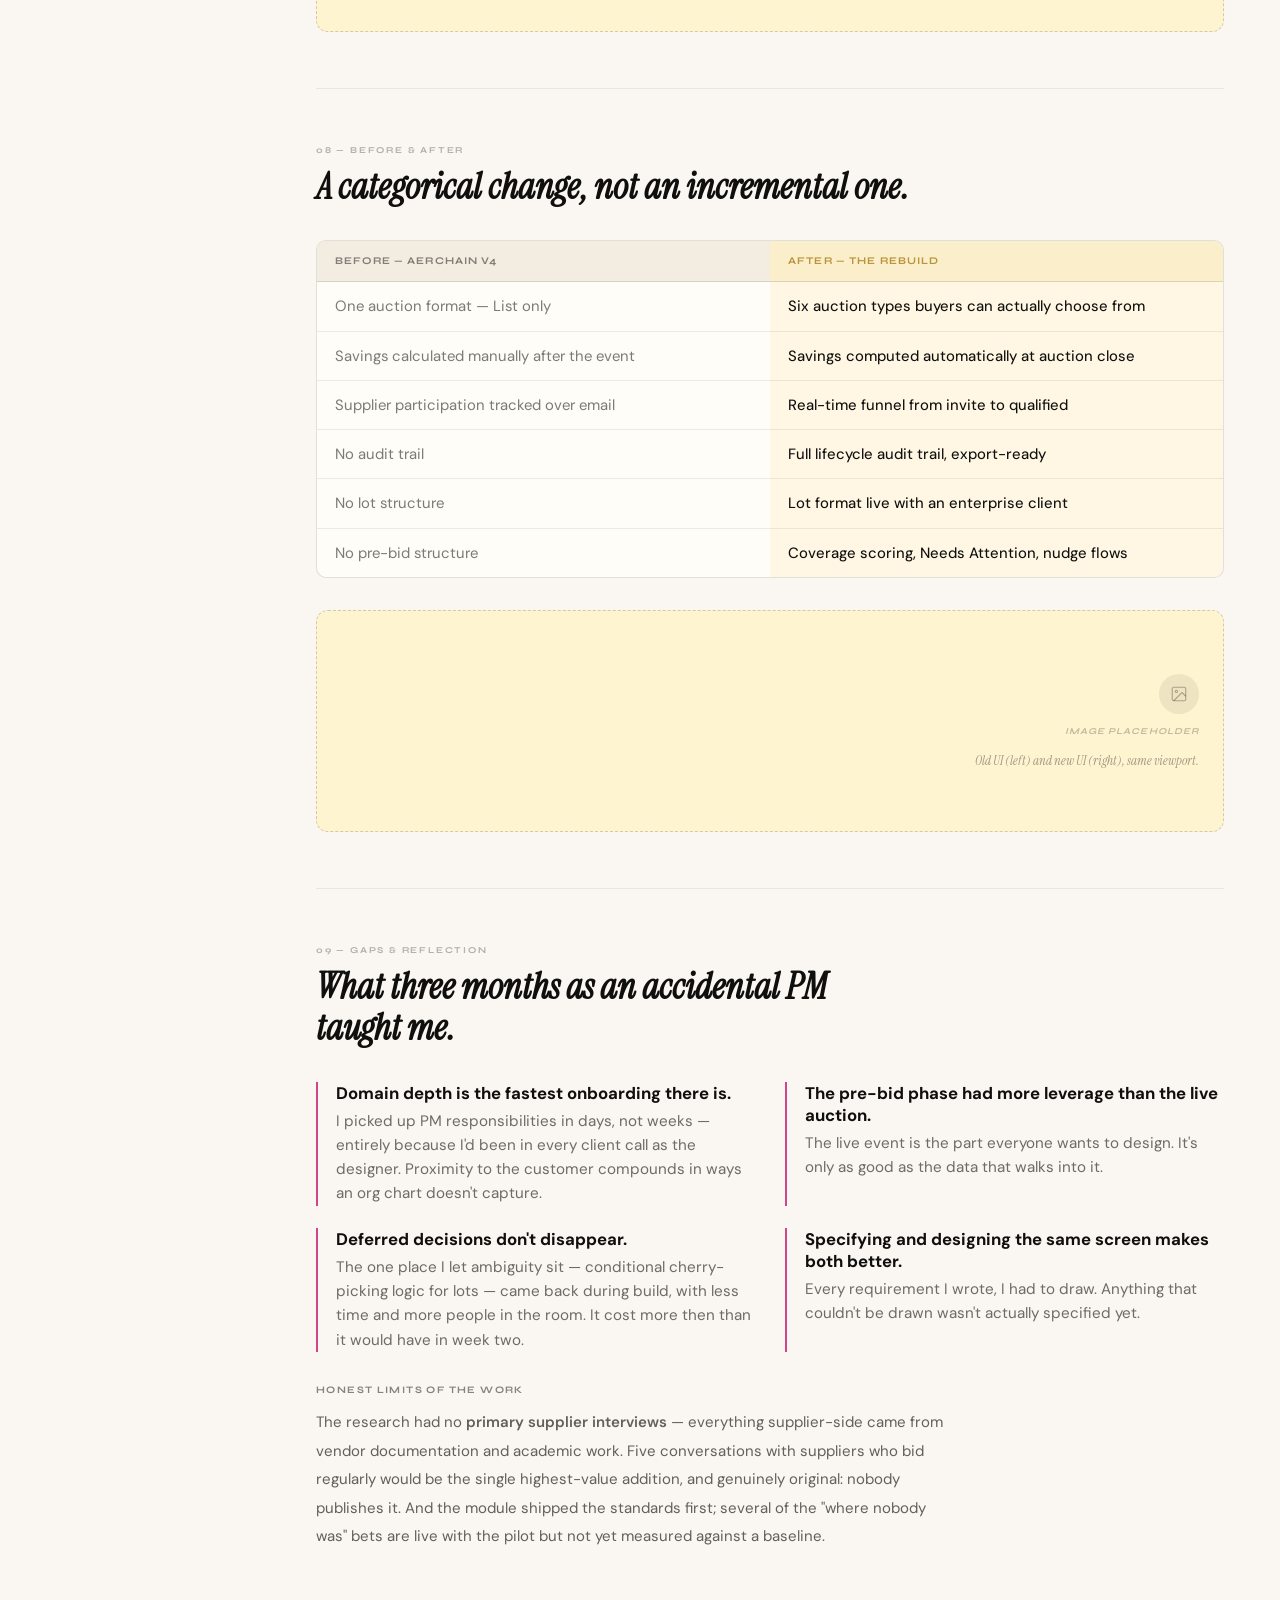
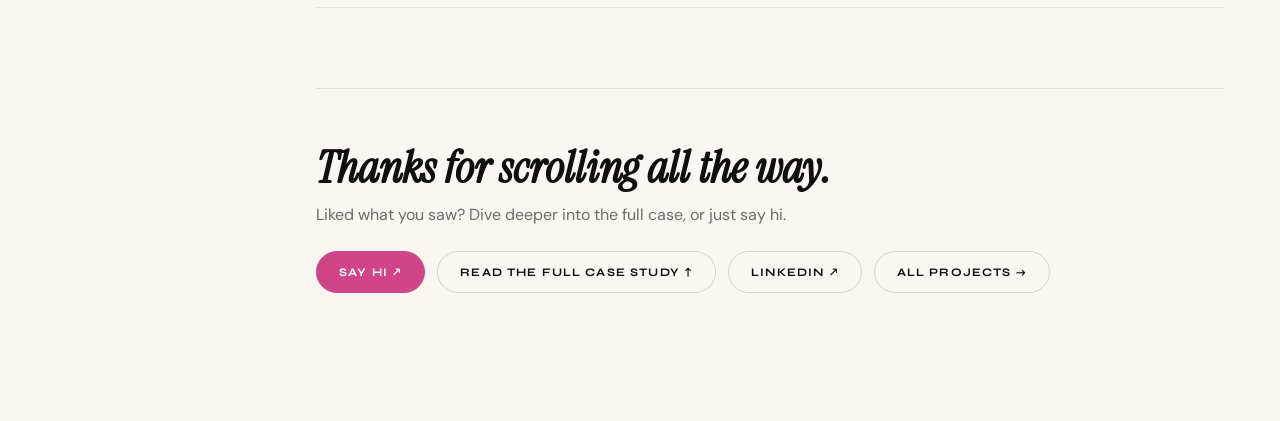
==== commit 80ba9573: "Rebuild Market Research to spec: five studied platforms, capability matrix" ====
--- a/auction.html
+++ b/auction.html
@@ -136,6 +136,21 @@
     .cs-closing a.btn.fill:hover{color:#fff;opacity:.92}
     .cs-imgcap{font-style:italic}
     .cs-src{font-family:var(--body);font-size:.82rem;font-style:italic;color:#0f0f0d73;margin-top:1.4em}
+    /* market research components */
+    .cs-chips{display:flex;flex-wrap:wrap;gap:8px;margin-top:14px}
+    .cs-chip{font-family:var(--body);font-size:.82rem;color:#0f0f0d;padding:7px 14px;border:1px solid #0f0f0d1f;border-radius:999px;background:#fffdf7}
+    .cs-scards{display:grid;grid-template-columns:repeat(3,minmax(0,1fr));gap:16px;margin-top:18px}
+    .cs-scards .sc{border:1px solid #0f0f0d1a;border-radius:10px;padding:22px;background:#fffdf7}
+    .cs-scards .sc .l{font-family:var(--syne);text-transform:uppercase;letter-spacing:.1em;font-size:.6rem;font-weight:700;color:var(--pink);margin-bottom:10px}
+    .cs-scards .sc p{font-size:.92rem;color:#0f0f0d99;line-height:1.55;margin:0}
+    @media(max-width:760px){.cs-scards{grid-template-columns:1fr}}
+    .cs-findings li p{color:#0f0f0d99;font-size:.98rem;line-height:1.6;margin:8px 0 0}
+    .cs-findings li p.sub{font-size:.9rem;color:#0f0f0d80;font-style:italic;margin-top:8px}
+    .cs-note-h{font-weight:600;color:#0f0f0d;font-size:1.05rem;margin:0 0 8px}
+    .cs-ab th.v4{background:#fbeecb;color:#B8943A}
+    .cs-ab td.v4{background:#fff7e4}
+    .cs-ab tr.hl td{background:#fff7e4}
+    .cs-ab tbody tr:hover td.v4,.cs-ab tbody tr.hl:hover td{background:#fdf0d0}
   </style>
 </head>
 <body>
@@ -309,57 +324,93 @@
             </div>
           </div>
 
-          <!-- 03 MARKET RESEARCH -->
+          <!-- 04 MARKET RESEARCH -->
           <div class="cs-sec" id="cs-sec-2">
             <div class="cs-sec-header-row"><p class="cs-sec-label">04 — Market research</p></div>
-            <h2 class="cs-sec-heading">Nine platforms, read from their own documentation.</h2>
+            <h2 class="cs-sec-heading">Before deciding what to build, I wanted to know what good already looked like.</h2>
             <div class="cs-sec-body">
-              <p>Before writing a line of spec, I studied how the category actually solves this — SAP Ariba, Keelvar, Coupa, Jaggaer, Zycus, GEP, Market Dojo, Prokuria and Oracle — plus the India layer that no Western analysis covers: <strong>GeM</strong>, the government portal, and <strong>mjunction</strong>, the domestic incumbent. In enterprise procurement, naming <em>is</em> usability: a buyer coming from Ariba should recognise what they're looking at.</p>
-            </div>
-            <div class="cs-fullwrap">
-              <div class="cs-abhead"><span class="lbl" style="background:#f2ece1;color:#0f0f0d80">State of the market vs Aerchain v4</span></div>
+              <p>I had three months and no spec to work from. Rather than start designing, I spent the first stretch studying what a serious auction module already contains — working from event rule guides, supplier manuals and filed patents rather than marketing pages.</p>
+            </div>
+
+            <div class="cs-fullwrap">
+              <p class="cs-eyebrow-sm">What I studied</p>
+              <div class="cs-chips">
+                <span class="cs-chip">SAP Ariba</span><span class="cs-chip">Keelvar</span><span class="cs-chip">Coupa</span><span class="cs-chip">Jaggaer</span><span class="cs-chip">Prokuria</span>
+              </div>
+              <div class="cs-scards">
+                <div class="sc"><div class="l">Sources</div><p>Event rule reference guides, supplier bidding manuals, product documentation, and filed patents — not marketing pages.</p></div>
+                <div class="sc"><div class="l">Compared across</div><p>Auction formats, lot scheduling, bid rules, the live event screen, and audit and export.</p></div>
+                <div class="sc"><div class="l">Also looked at</div><p>Terminology and defaults, so a buyer arriving from Ariba would recognise our screens.</p></div>
+              </div>
+            </div>
+
+            <p class="cs-transition">Three things came out of it.</p>
+
+            <div class="cs-fullwrap">
+              <p class="cs-eyebrow-sm">Three key findings</p>
+              <ol class="cs-findings">
+                <li><b>These tools help you pick a winner. They don't help you run the event.</b><p>Every big platform puts its effort into comparing bids after the auction closes. Almost nothing goes into the hour when suppliers are actually bidding.</p><p class="sub">Keelvar, Coupa and Jaggaer all lead with award analysis. None leads with the live screen.</p></li>
+                <li><b>SAP hit a hard problem, patented the fix, then switched the feature off.</b><p>When lots close one after another, a last-second bid can push one lot's end time into the next lot's slot. SAP holds a patent describing how to handle this. In their shipping product they simply disable extensions in that mode.</p><p class="sub">The problem was real, solvable, and nobody had claimed it.</p></li>
+                <li><b>Nobody checks whether an auction will work before it starts.</b><p>If half your items have no supplier interest, you find out when bidding opens. By then it's too late. The industry's answer is a reminder email the day before.</p><p class="sub">Ariba's own guidance treats supplier coverage as a question for the buyer to think about, not something the product answers.</p></li>
+              </ol>
+            </div>
+
+            <div class="cs-fullwrap">
+              <p class="cs-eyebrow-sm">Before bidding opens · what the buyer gets</p>
               <div class="cs-table-scroll">
                 <table class="cs-ab">
-                  <thead><tr><th>Capability</th><th class="cc">Ariba</th><th class="cc">Keelvar</th><th class="cc">Mid-market</th><th class="cc">Aerchain v4</th></tr></thead>
+                  <thead><tr><th style="width:22%">Platform</th><th class="aft">Pre-live capability</th></tr></thead>
+                  <tbody>
+                    <tr><td class="to">SAP Ariba</td><td class="as">A preview window where suppliers can submit pre-bids, and the option to lock out anyone who doesn't.</td></tr>
+                    <tr><td class="to">Coupa</td><td class="as">An RFx round can run as the pre-bidding phase, collecting prices ahead of the live event.</td></tr>
+                    <tr><td class="to">Keelvar</td><td class="as">Bid validation on submission and qualification questionnaires that gate access to the bid sheet.</td></tr>
+                    <tr><td class="to">Prokuria</td><td class="as">A reminder email 24 hours before the deadline.</td></tr>
+                    <tr><td class="to">Market Dojo</td><td class="as">Standard invitations and acceptance tracking.</td></tr>
+                    <tr class="hl"><td class="to"><strong>Aerchain v4</strong></td><td class="as">A coverage percentage per supplier and a reminder bell beside each name — but no way to see which items had no bids at all.</td></tr>
+                  </tbody>
+                </table>
+              </div>
+              <p class="cs-strip-cap">Every platform gates <em>who can enter</em>. None of them tells the buyer whether the auction is actually <em>ready</em>.</p>
+            </div>
+
+            <div class="cs-fullwrap">
+              <div class="cs-note-box">
+                <p class="cs-note-h">And one thing I had to accept</p>
+                <p>Most of what we were missing was already standard. We weren't inventing a category. We were closing a twenty-year gap in three months, and the real work was choosing which parts to close first.</p>
+                <div class="cs-chips" style="margin-top:16px">
+                  <span class="cs-chip">Parallel and serial lots</span><span class="cs-chip">Dutch and Japanese formats</span><span class="cs-chip">Decrement rules</span><span class="cs-chip">Pre-bid phases</span><span class="cs-chip">Audit logs</span>
+                </div>
+              </div>
+            </div>
+
+            <p class="cs-transition">Here is the same picture as a table — the state of the market, and where our own product sat inside it.</p>
+
+            <div class="cs-fullwrap">
+              <div class="cs-table-scroll">
+                <table class="cs-ab cs-matrix">
+                  <thead><tr><th>Capability</th><th class="ctr">Ariba</th><th class="ctr">Keelvar</th><th class="ctr">Mid-market</th><th class="ctr v4">Aerchain v4</th></tr></thead>
                   <tbody>
                     <tr><td class="grp" colspan="5">Standard across the market</td></tr>
-                    <tr><td class="cap">More than one auction format (English, Dutch, Japanese)</td><td class="y">Yes</td><td class="y">Yes</td><td class="pt">Partial</td><td class="n">No</td></tr>
-                    <tr><td class="cap">Group items into lots on their own timers</td><td class="y">Yes</td><td class="pt">Partial</td><td class="pt">Partial</td><td class="n">No</td></tr>
-                    <tr><td class="cap">Overtime to stop last-second sniping</td><td class="y">Yes</td><td class="y">Yes</td><td class="y">Yes</td><td class="y">Yes</td></tr>
-                    <tr><td class="cap">A pre-bid phase before going live</td><td class="y">Yes</td><td class="y">Yes</td><td class="y">Yes</td><td class="y">Yes</td></tr>
+                    <tr><td class="cap">English, Dutch and Japanese formats</td><td class="ctr"><span class="mk ok">✓</span></td><td class="ctr"><span class="mk ok">✓</span></td><td class="ctr"><span class="mk warn">⚠</span></td><td class="ctr v4"><span class="mk no">✗</span></td></tr>
+                    <tr><td class="cap">Lots: parallel, serial, staggered</td><td class="ctr"><span class="mk ok">✓</span></td><td class="ctr"><span class="mk warn">⚠</span></td><td class="ctr"><span class="mk warn">⚠</span></td><td class="ctr v4"><span class="mk no">✗</span></td></tr>
+                    <tr><td class="cap">Overtime and anti-sniping</td><td class="ctr"><span class="mk ok">✓</span></td><td class="ctr"><span class="mk ok">✓</span></td><td class="ctr"><span class="mk ok">✓</span></td><td class="ctr v4"><span class="mk ok">✓</span></td></tr>
+                    <tr><td class="cap">Pre-bid phase before going live</td><td class="ctr"><span class="mk ok">✓</span></td><td class="ctr"><span class="mk ok">✓</span></td><td class="ctr"><span class="mk ok">✓</span></td><td class="ctr v4"><span class="mk ok">✓</span></td></tr>
                     <tr><td class="grp" colspan="5">Where nobody was — including us</td></tr>
-                    <tr><td class="cap">Overtime when lots close one after another</td><td class="n">No</td><td class="n">No</td><td class="n">No</td><td class="n">No</td></tr>
-                    <tr><td class="cap">Shows which items have no bids yet — before it starts</td><td class="n">No</td><td class="n">No</td><td class="n">No</td><td class="n">No</td></tr>
-                    <tr><td class="cap">Shows which suppliers are active right now</td><td class="n">No</td><td class="n">No</td><td class="n">No</td><td class="n">No</td></tr>
-                    <tr><td class="cap">Flags which items are hot or going cold</td><td class="n">No</td><td class="n">No</td><td class="n">No</td><td class="n">No</td></tr>
-                    <tr><td class="cap">Tells a supplier the exact bid to take the lead</td><td class="n">No</td><td class="n">No</td><td class="n">No</td><td class="n">No</td></tr>
-                    <tr><td class="cap">Buyer can approve a bid correction</td><td class="n">No</td><td class="n">No</td><td class="n">No</td><td class="n">No</td></tr>
-                    <tr><td class="cap">A tamper-proof record of the whole event</td><td class="pt">Partial</td><td class="pt">Partial</td><td class="pt">Partial</td><td class="n">No</td></tr>
+                    <tr><td class="cap">Overtime inside serial-lot mode</td><td class="ctr"><span class="mk no">✗</span></td><td class="ctr"><span class="mk no">✗</span></td><td class="ctr"><span class="mk no">✗</span></td><td class="ctr v4"><span class="mk no">✗</span></td></tr>
+                    <tr><td class="cap">Item coverage scoring pre-live</td><td class="ctr"><span class="mk no">✗</span></td><td class="ctr"><span class="mk no">✗</span></td><td class="ctr"><span class="mk no">✗</span></td><td class="ctr v4"><span class="mk no">✗</span></td></tr>
+                    <tr><td class="cap">Live supplier engagement state</td><td class="ctr"><span class="mk no">✗</span></td><td class="ctr"><span class="mk no">✗</span></td><td class="ctr"><span class="mk no">✗</span></td><td class="ctr v4"><span class="mk no">✗</span></td></tr>
+                    <tr><td class="cap">Item heat: hot, active, cold</td><td class="ctr"><span class="mk no">✗</span></td><td class="ctr"><span class="mk no">✗</span></td><td class="ctr"><span class="mk no">✗</span></td><td class="ctr v4"><span class="mk no">✗</span></td></tr>
+                    <tr><td class="cap">Supplier smart-bid assistance</td><td class="ctr"><span class="mk no">✗</span></td><td class="ctr"><span class="mk no">✗</span></td><td class="ctr"><span class="mk no">✗</span></td><td class="ctr v4"><span class="mk no">✗</span></td></tr>
+                    <tr><td class="cap">Buyer-approved bid reset</td><td class="ctr"><span class="mk no">✗</span></td><td class="ctr"><span class="mk no">✗</span></td><td class="ctr"><span class="mk no">✗</span></td><td class="ctr v4"><span class="mk no">✗</span></td></tr>
+                    <tr><td class="cap">Tamper-evident audit record</td><td class="ctr"><span class="mk warn">⚠</span></td><td class="ctr"><span class="mk warn">⚠</span></td><td class="ctr"><span class="mk warn">⚠</span></td><td class="ctr v4"><span class="mk no">✗</span></td></tr>
                   </tbody>
                 </table>
               </div>
-              <p class="cs-strip-cap">The top half is what the market already had and we didn&rsquo;t. The bottom half is what no one had built yet — that&rsquo;s where the redesign went.</p>
-            </div>
-
-            <div class="cs-fullwrap">
-              <p class="cs-eyebrow-sm">Three findings</p>
-              <ol class="cs-findings">
-                <li><b>These tools help you pick a winner. They don't help you run the event.</b><span>Every major platform puts its effort into comparing bids after the auction closes. Almost nothing goes into the hour when suppliers are actually bidding — Keelvar, Coupa and Jaggaer all lead with award analysis; none leads with the live screen.</span></li>
-                <li><b>SAP hit a hard problem, patented the fix, then switched it off.</b><span>Ariba disables overtime entirely in serial-lot bidding — while holding a patent (US 7152043) that describes how to resolve the underlying scheduling collision. The problem was real, solvable, and unclaimed.</span></li>
-                <li><b>Nobody checks whether an auction will work before it starts.</b><span>The industry's answer to weak supplier coverage is a reminder email the day before. Ariba's own guidance treats coverage as a question for the buyer to think about, not something the product answers.</span></li>
-              </ol>
-            </div>
-
-            <div class="cs-fullwrap">
-              <p class="cs-eyebrow-sm">What the research settled</p>
-              <ul class="cs-issues two">
-                <li><b>Savings has no agreed benchmark.</b><span>Keelvar claims 3–25%, Zycus 5–20%, Jaggaer 10–15% (relative), and Unit4's measured quarters run 7.6–19.6%. Fixing ceiling price as the savings baseline is a stance on a contested question — not a spec detail.</span></li>
-                <li><b>Indian buyers are calibrated on fixed rules.</b><span>GeM extends by a fixed 15 minutes on any late bid, every time. Every Indian procurement pro carries that mental model — so a configurable extension is more powerful but less familiar. An adoption consideration, not just a feature.</span></li>
-                <li><b>Audit is commercial, not compliance.</b><span>The EU has permitted e-auctions for two decades, yet they're under 1% of public contracts — the gap is trust and defensibility. That's what makes a tamper-evident record worth building.</span></li>
-                <li><b>The supplier side is substantive, not cosmetic.</b><span>The research on reverse auctions finds a supplier's perception of procedural fairness drives the relationship — so readable rules, visible bid history and a stated reason on any pause are design decisions, not decoration.</span></li>
-              </ul>
-              <p class="cs-src">Sources: each platform's own product documentation and learning material; SAP patent US 7152043; EU Directive 2004/18/EC and European Parliament usage figures; academic work on reverse-auction savings methodology and buyer–supplier relationships. Compiled July 2026. "Not found" in the matrix means absent from public docs, which is weaker than proven absence.</p>
-            </div>
+              <p class="cs-strip-cap"><span class="mk ok">✓</span> supported &nbsp;·&nbsp; <span class="mk warn">⚠</span> partial or gated &nbsp;·&nbsp; <span class="mk no">✗</span> absent — the state of the market and of our own product when I started.</p>
+              <p class="cs-src">Every claim traces to each platform's own event-rule guides, supplier manuals, product docs and filed patents (including Ariba's US 7152043, filed before the SAP acquisition) — not marketing pages. "Absent" reflects public documentation, which is weaker than proven absence.</p>
+            </div>
+
+            <p class="cs-transition">The second group is where I decided to spend the three months.</p>
           </div>
 
           <!-- 04 WHAT I CHOSE TO BUILD -->
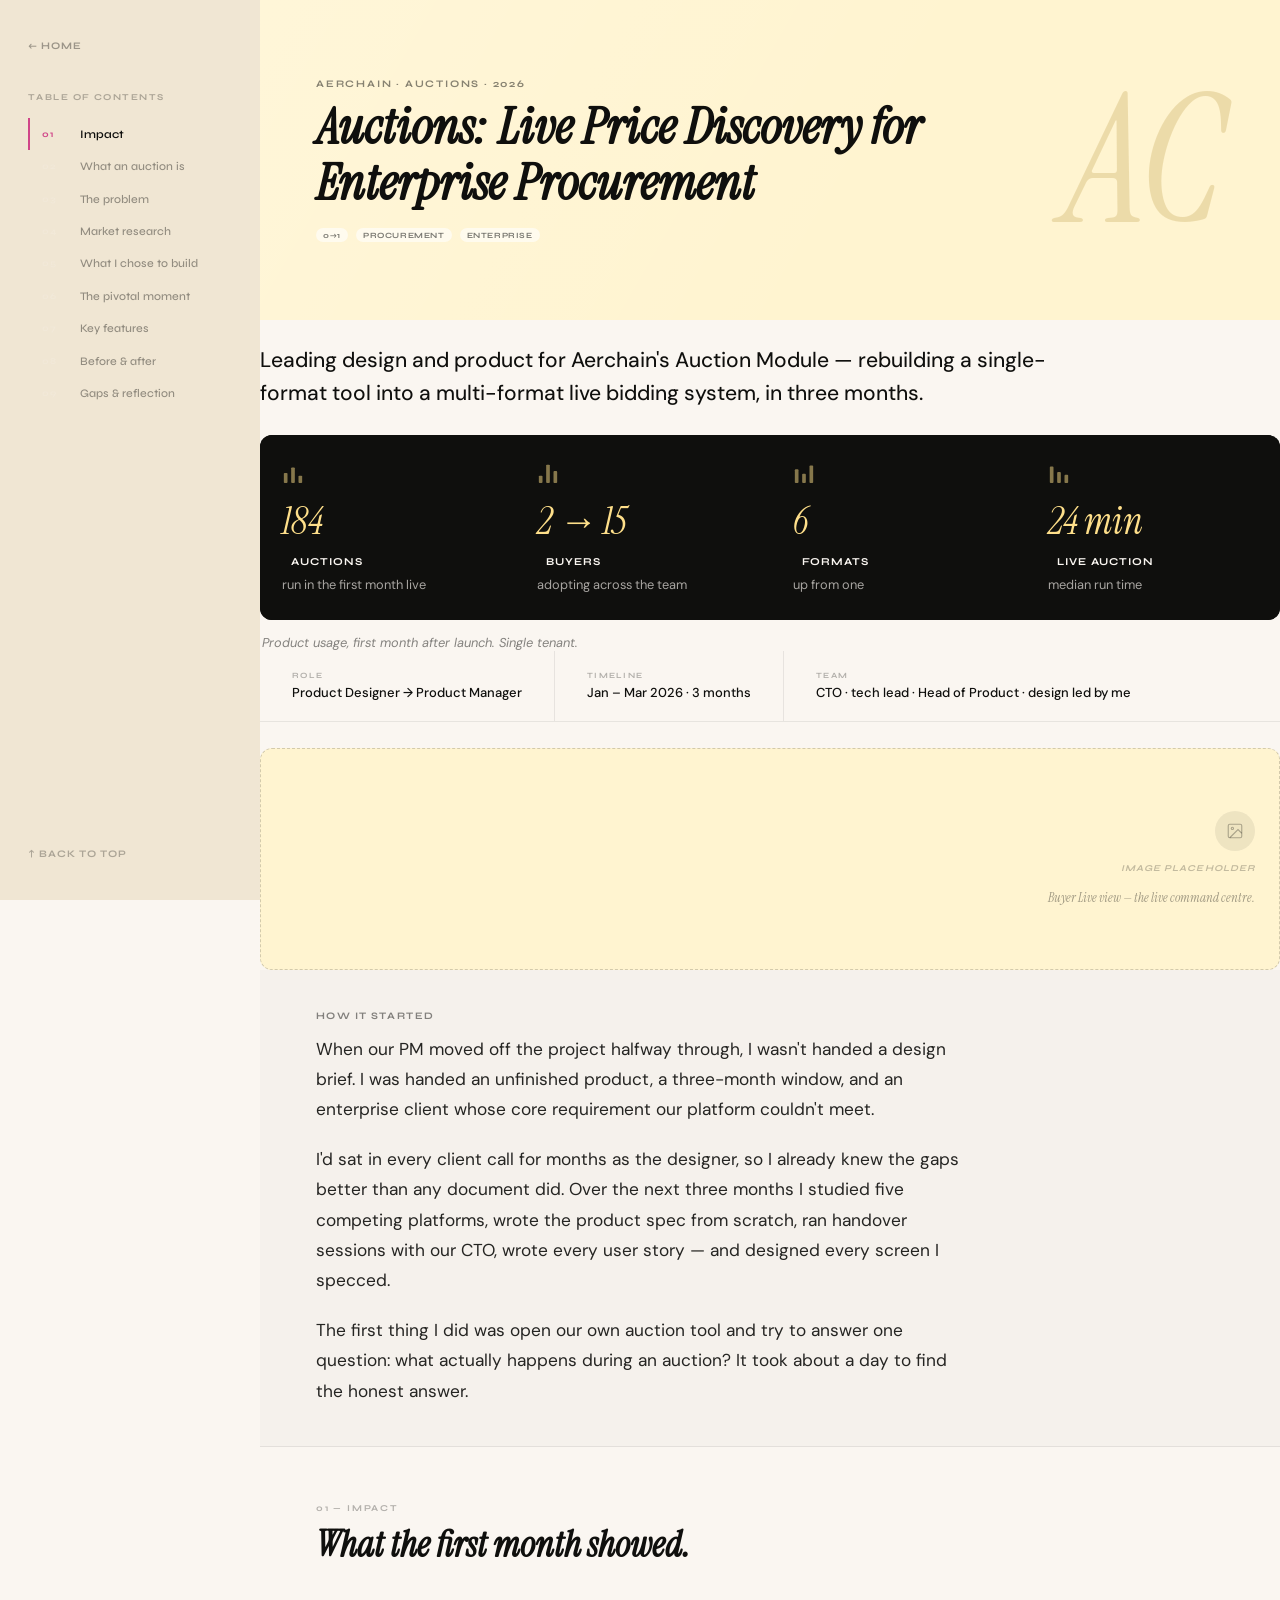
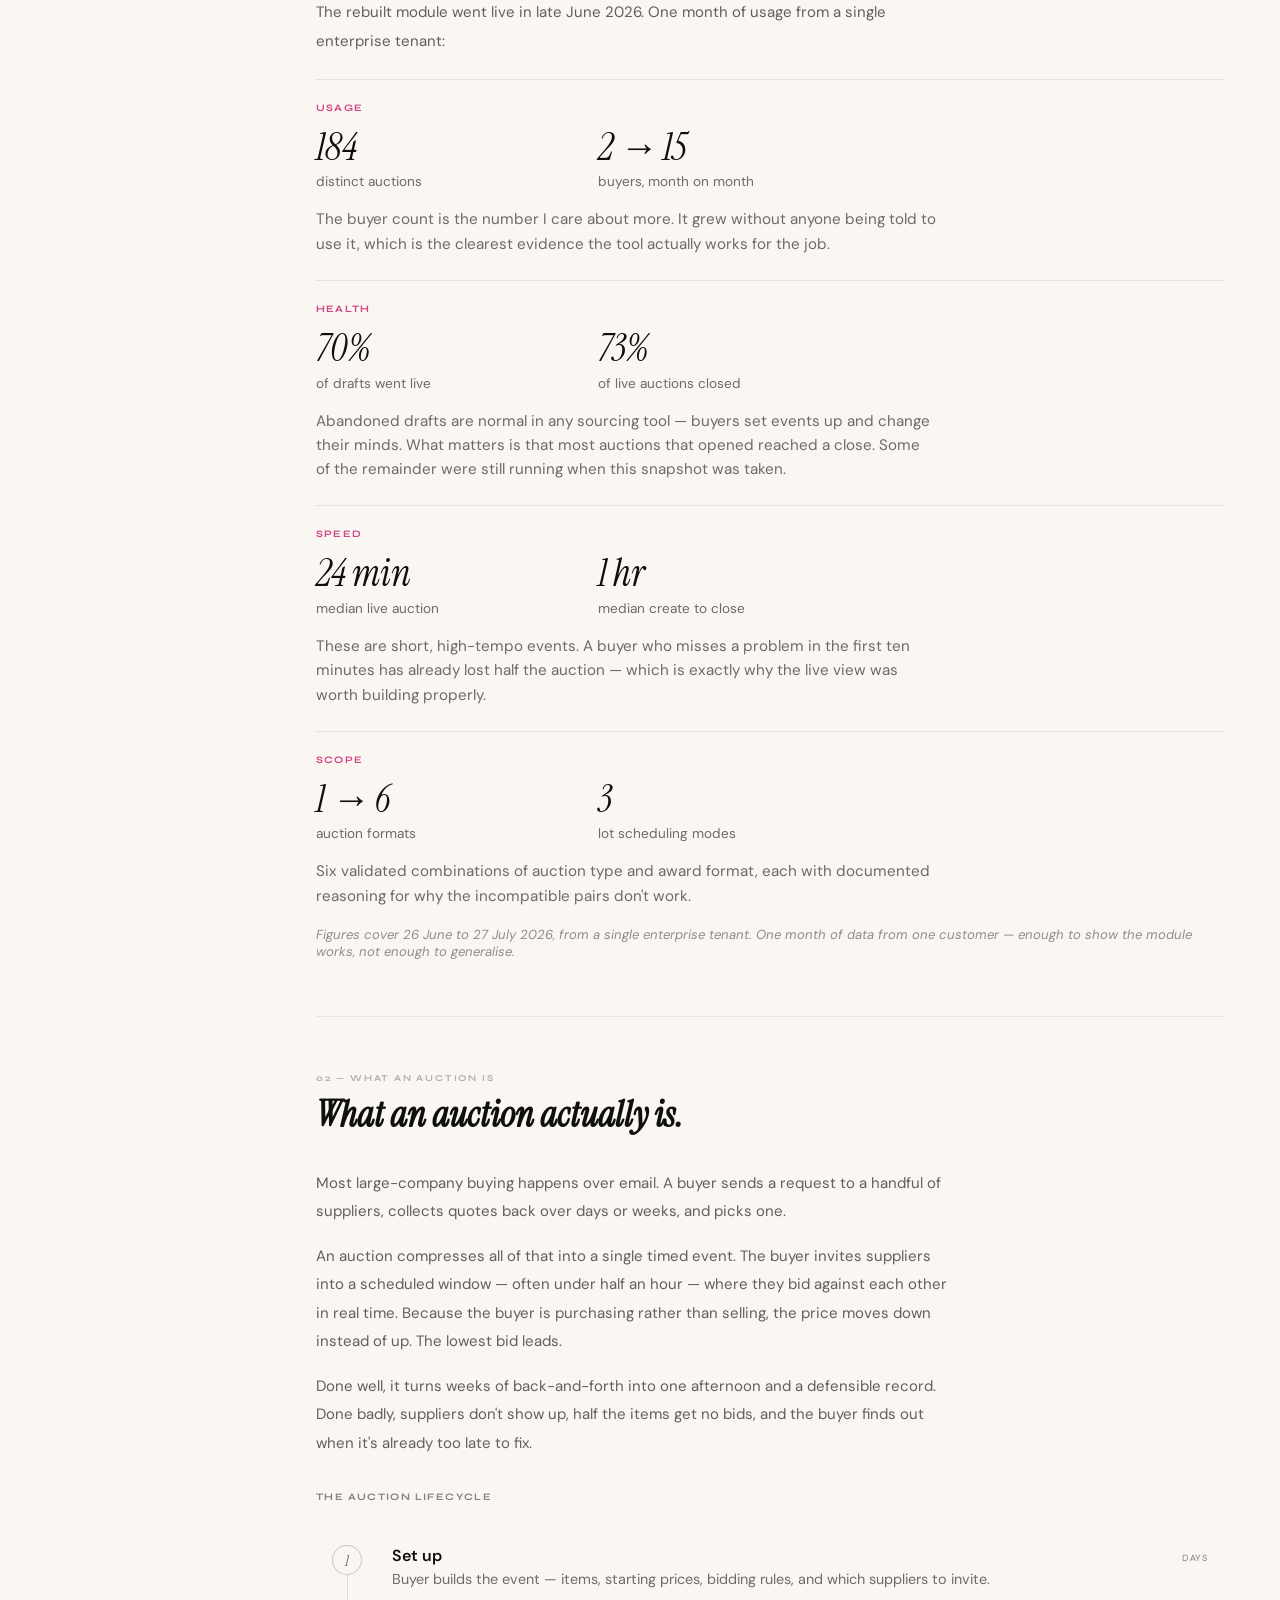
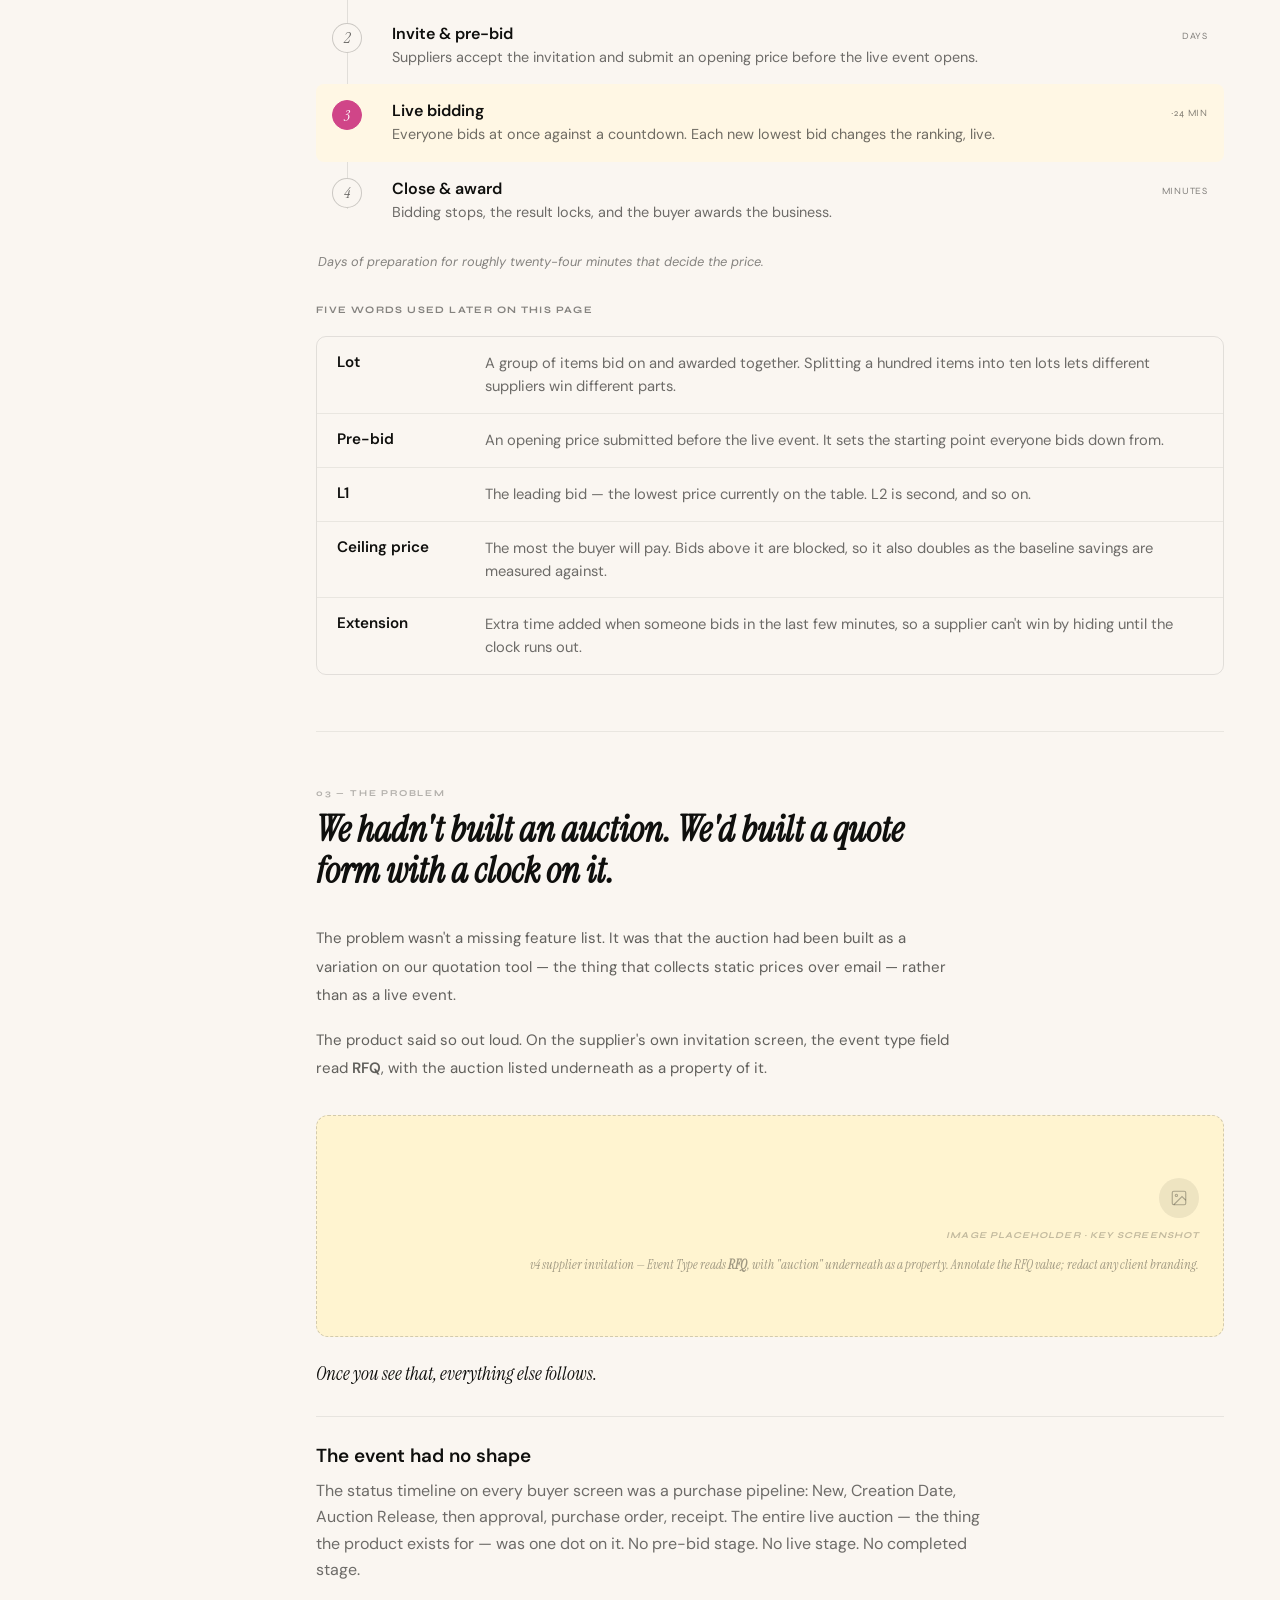
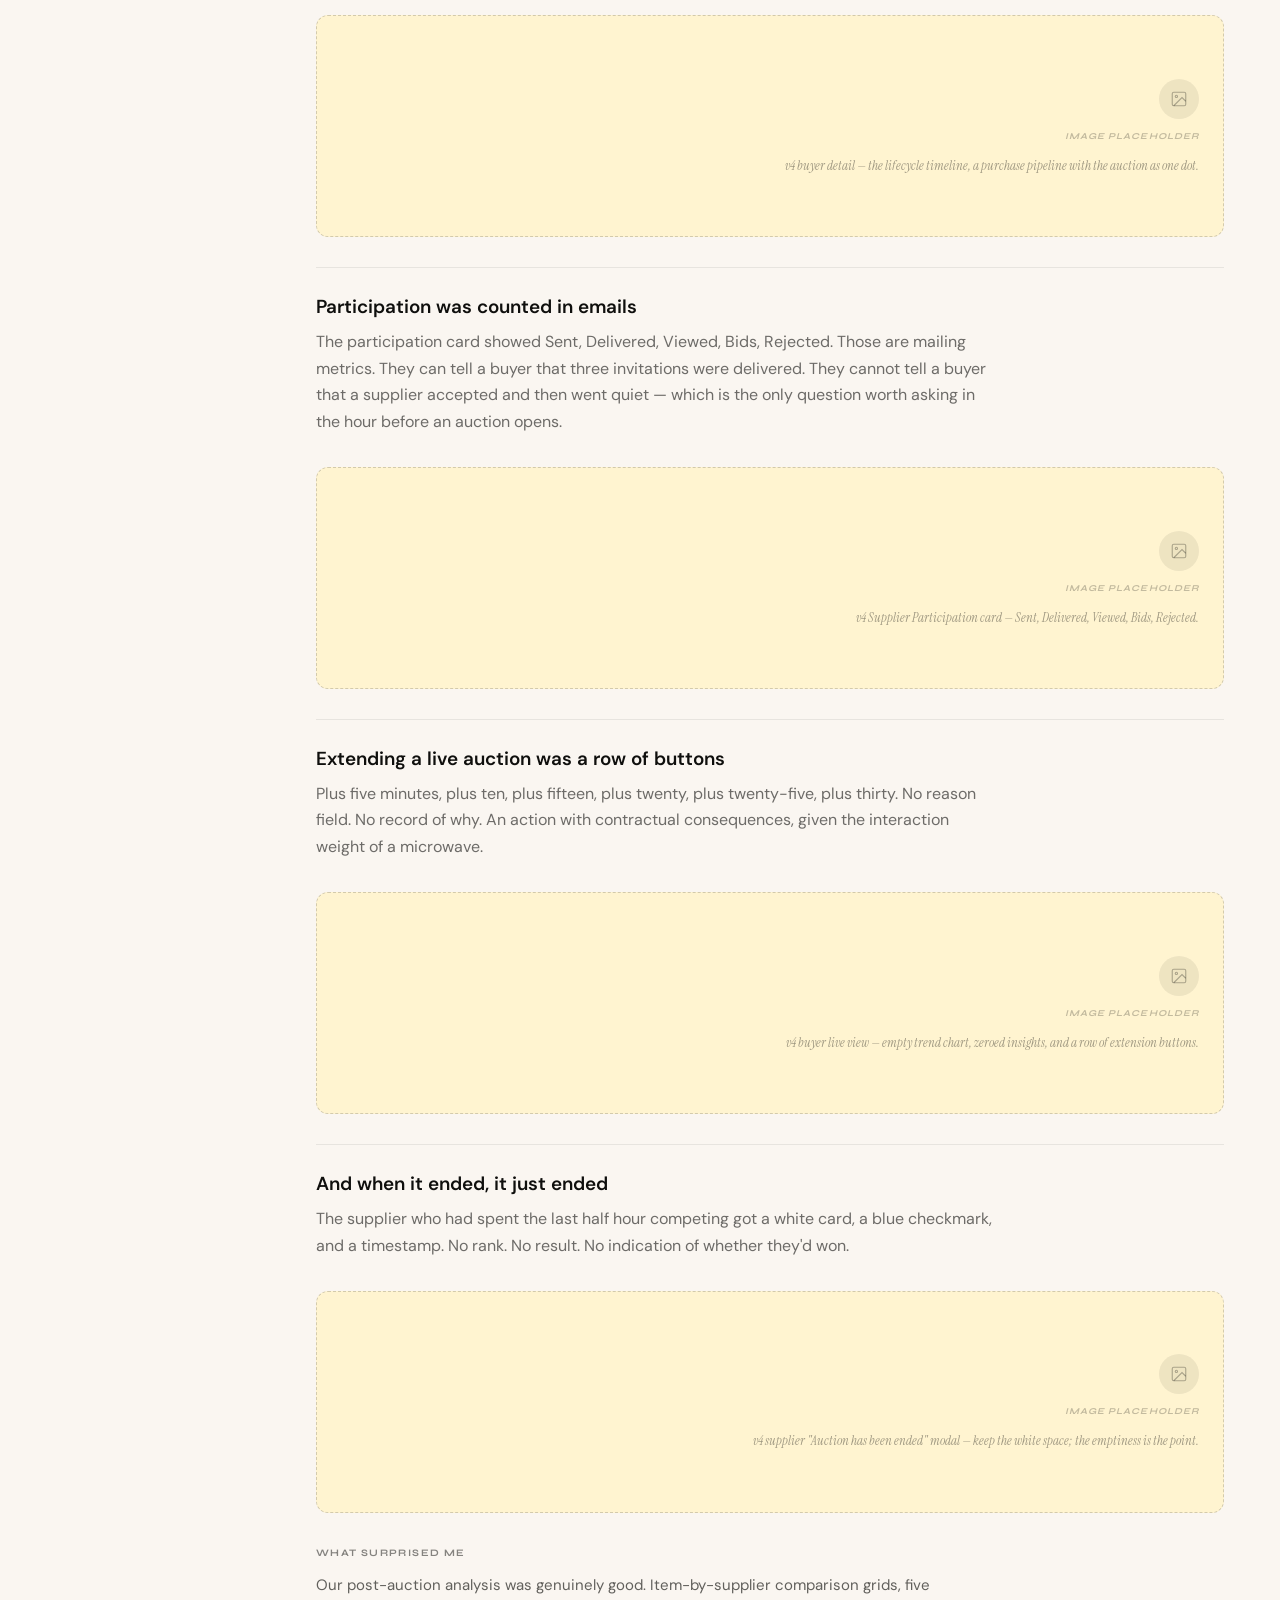
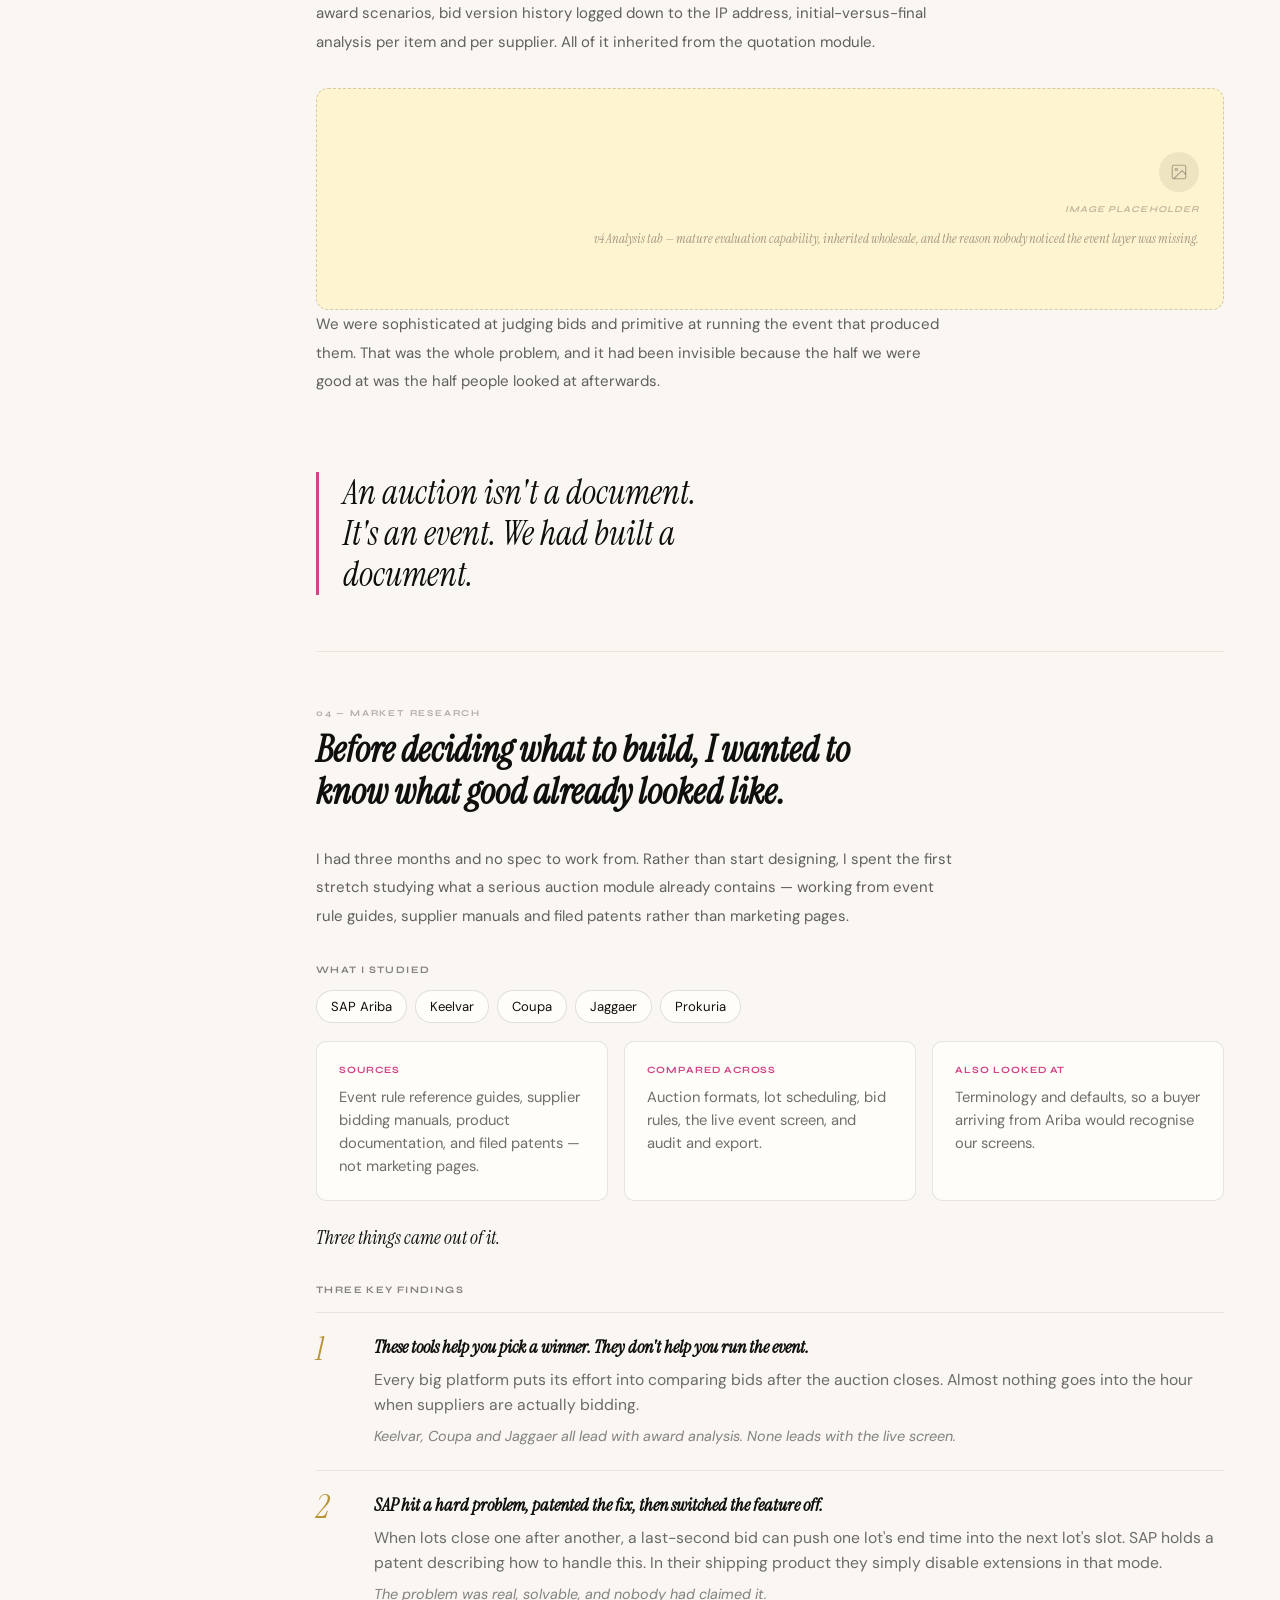
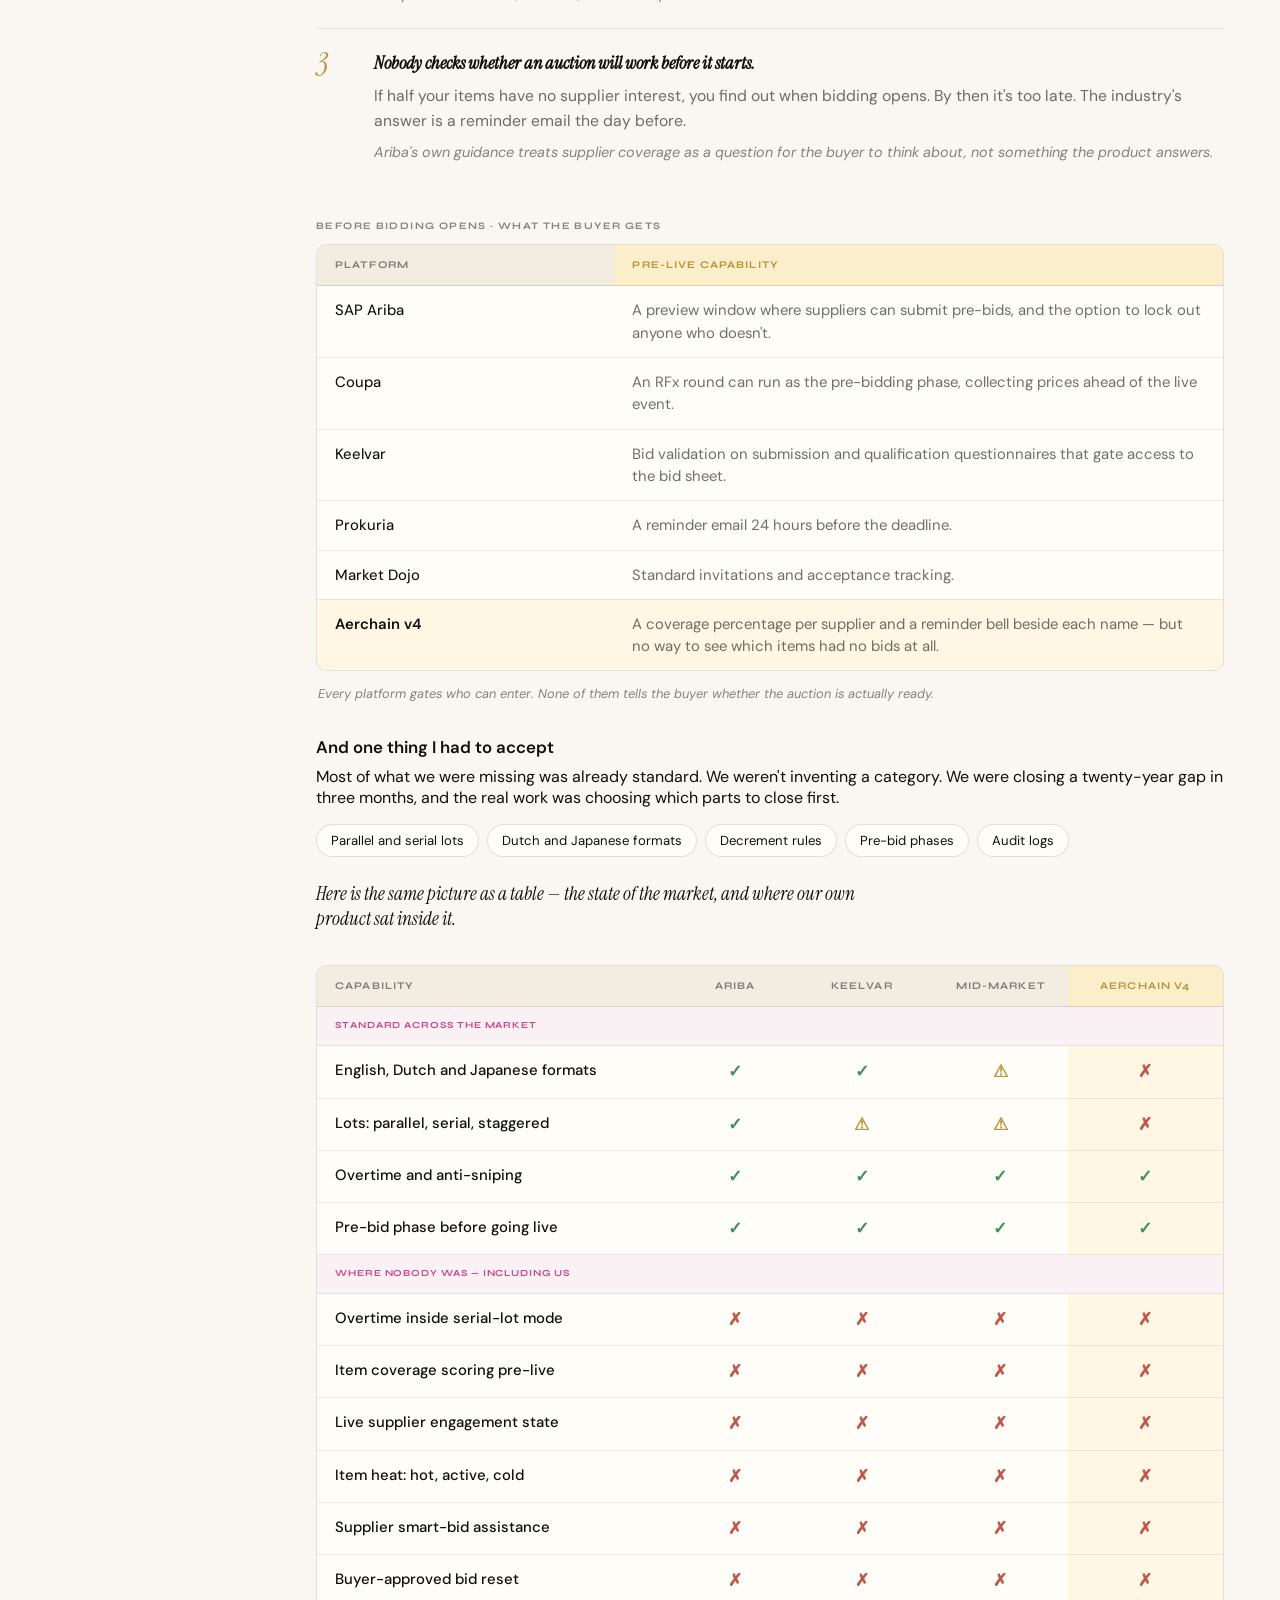
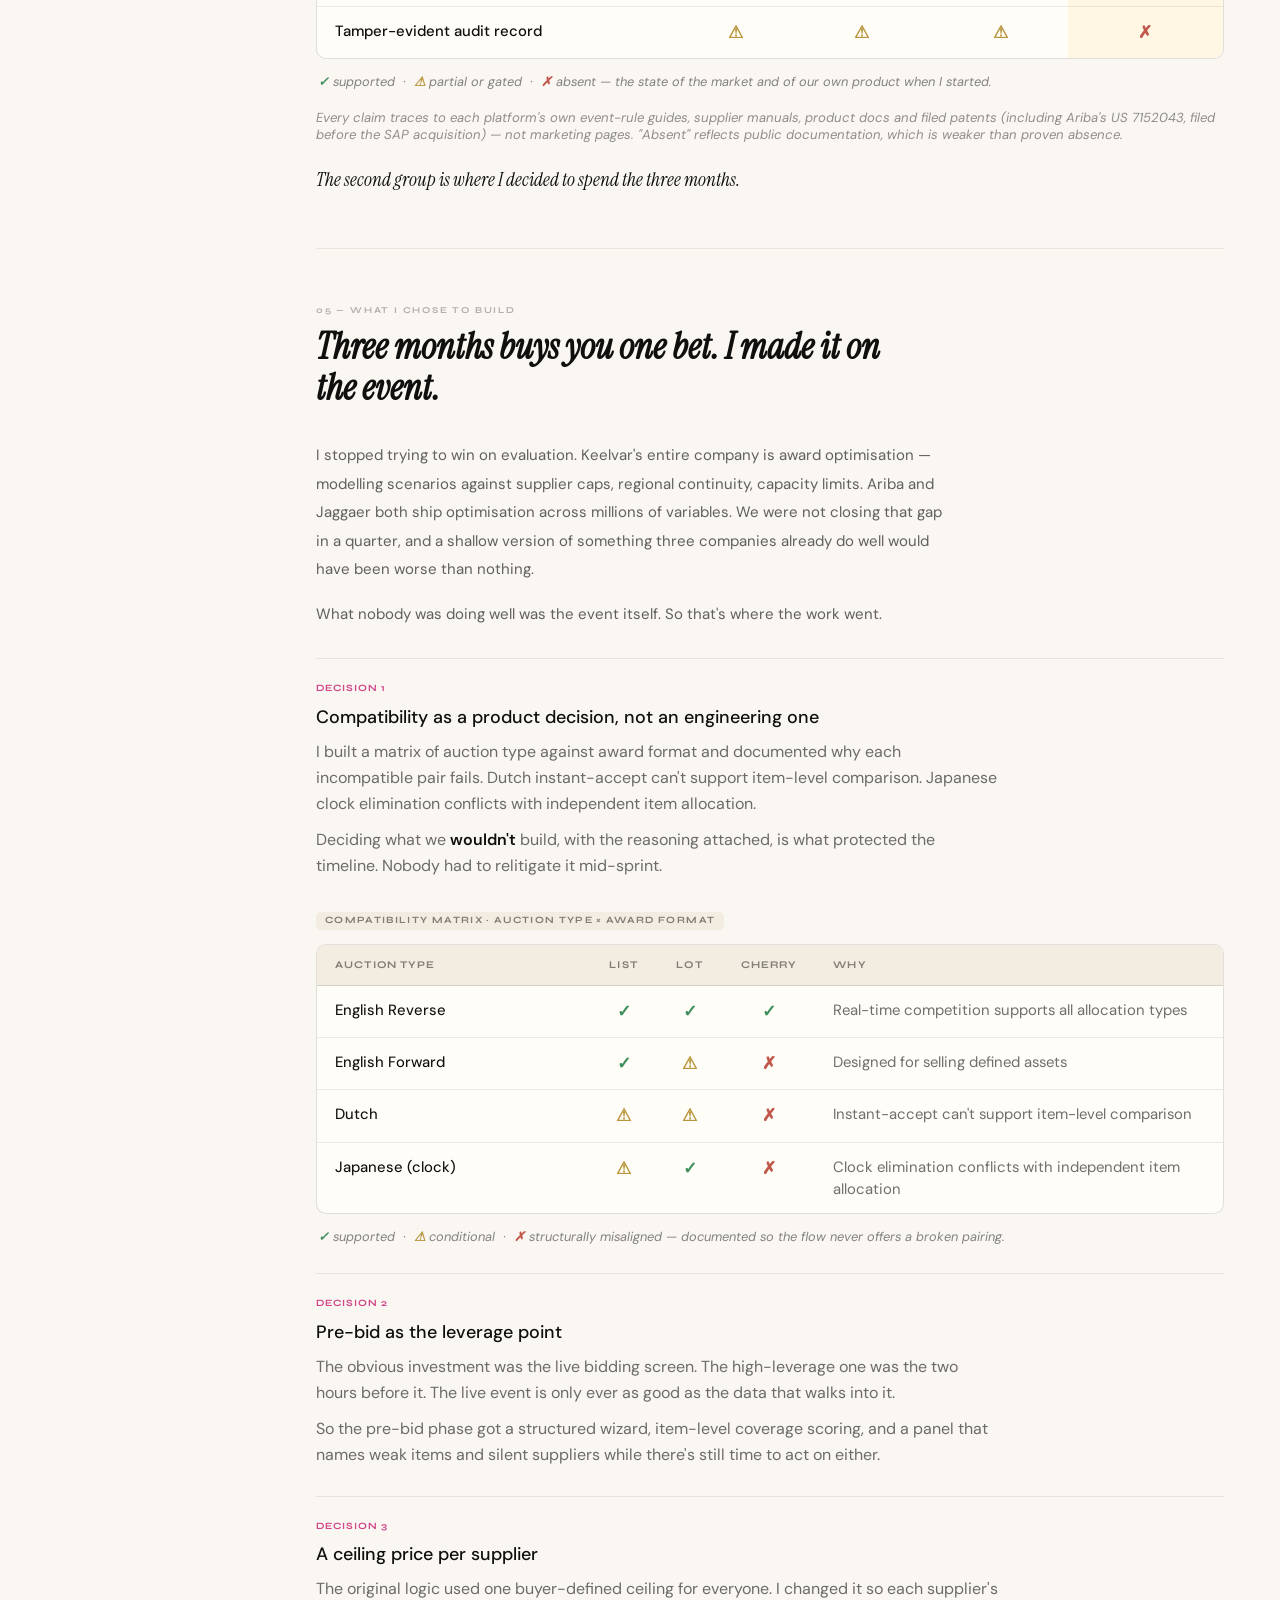
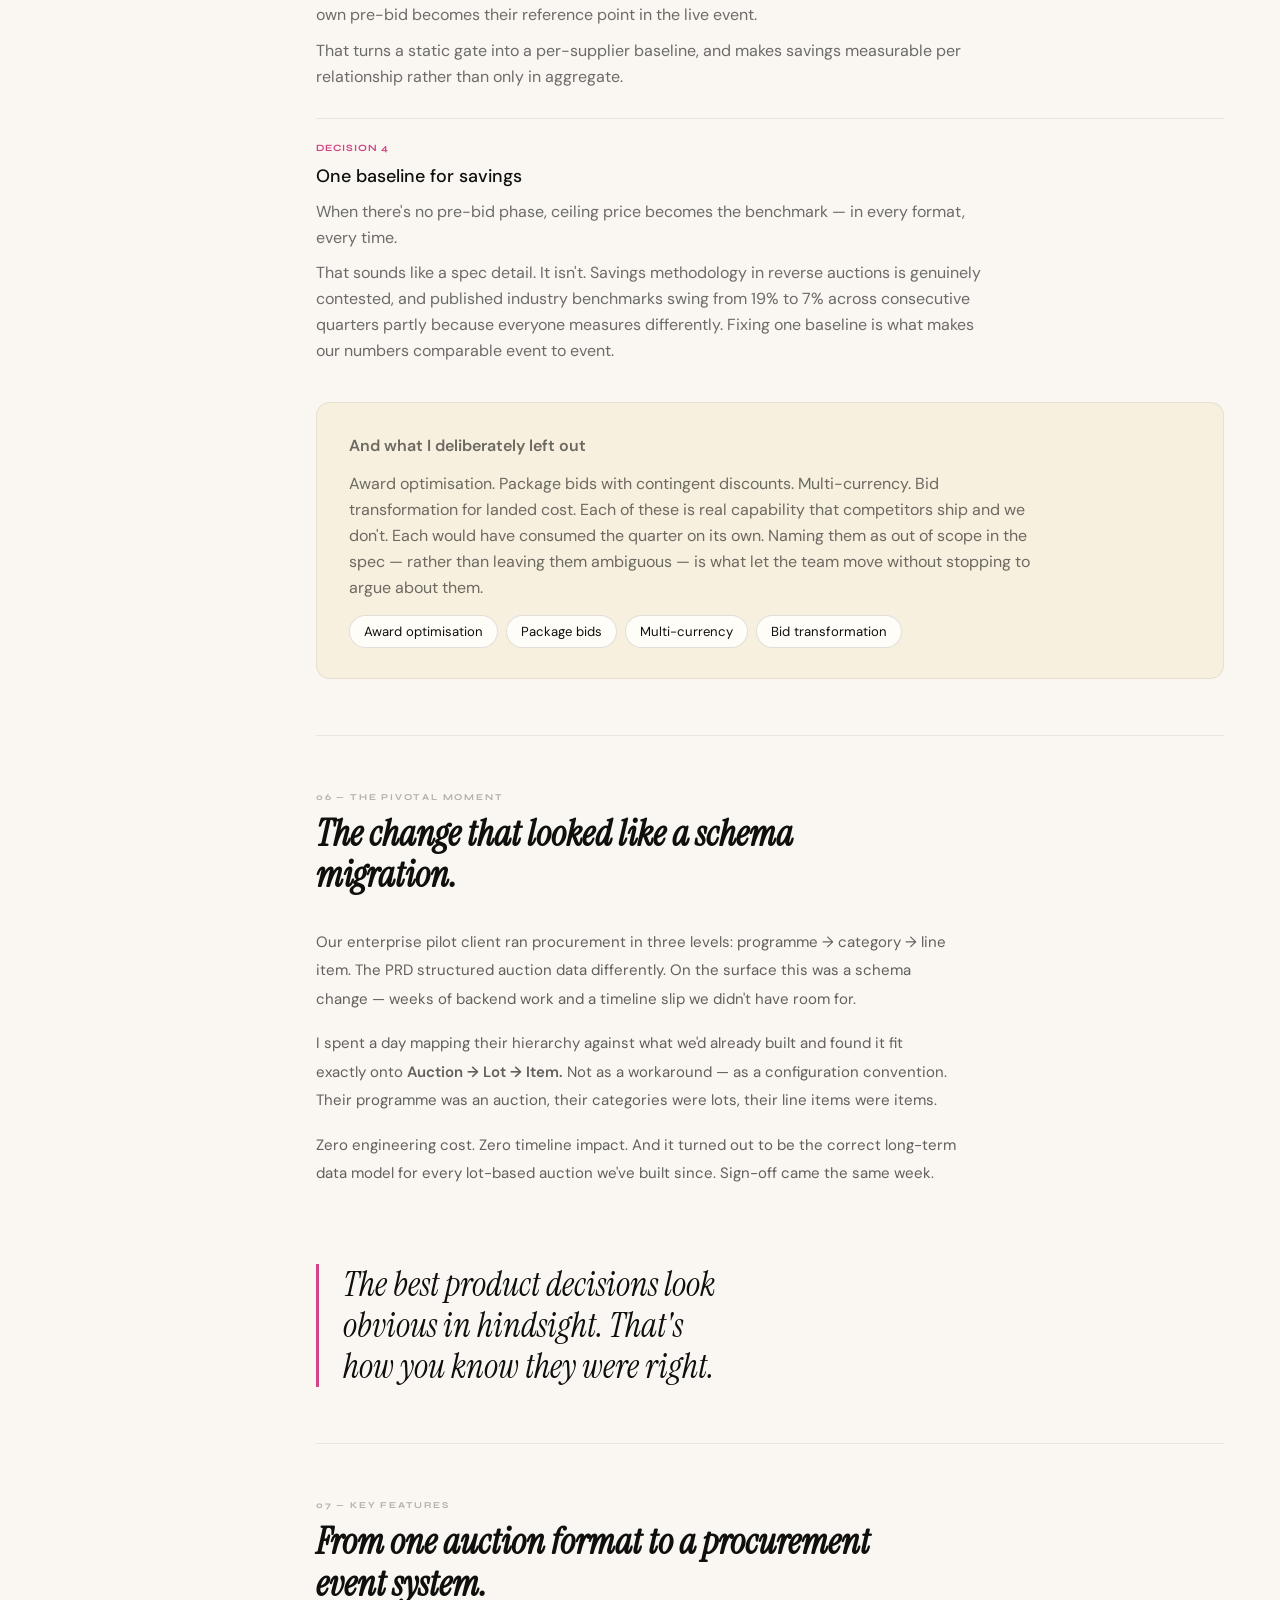
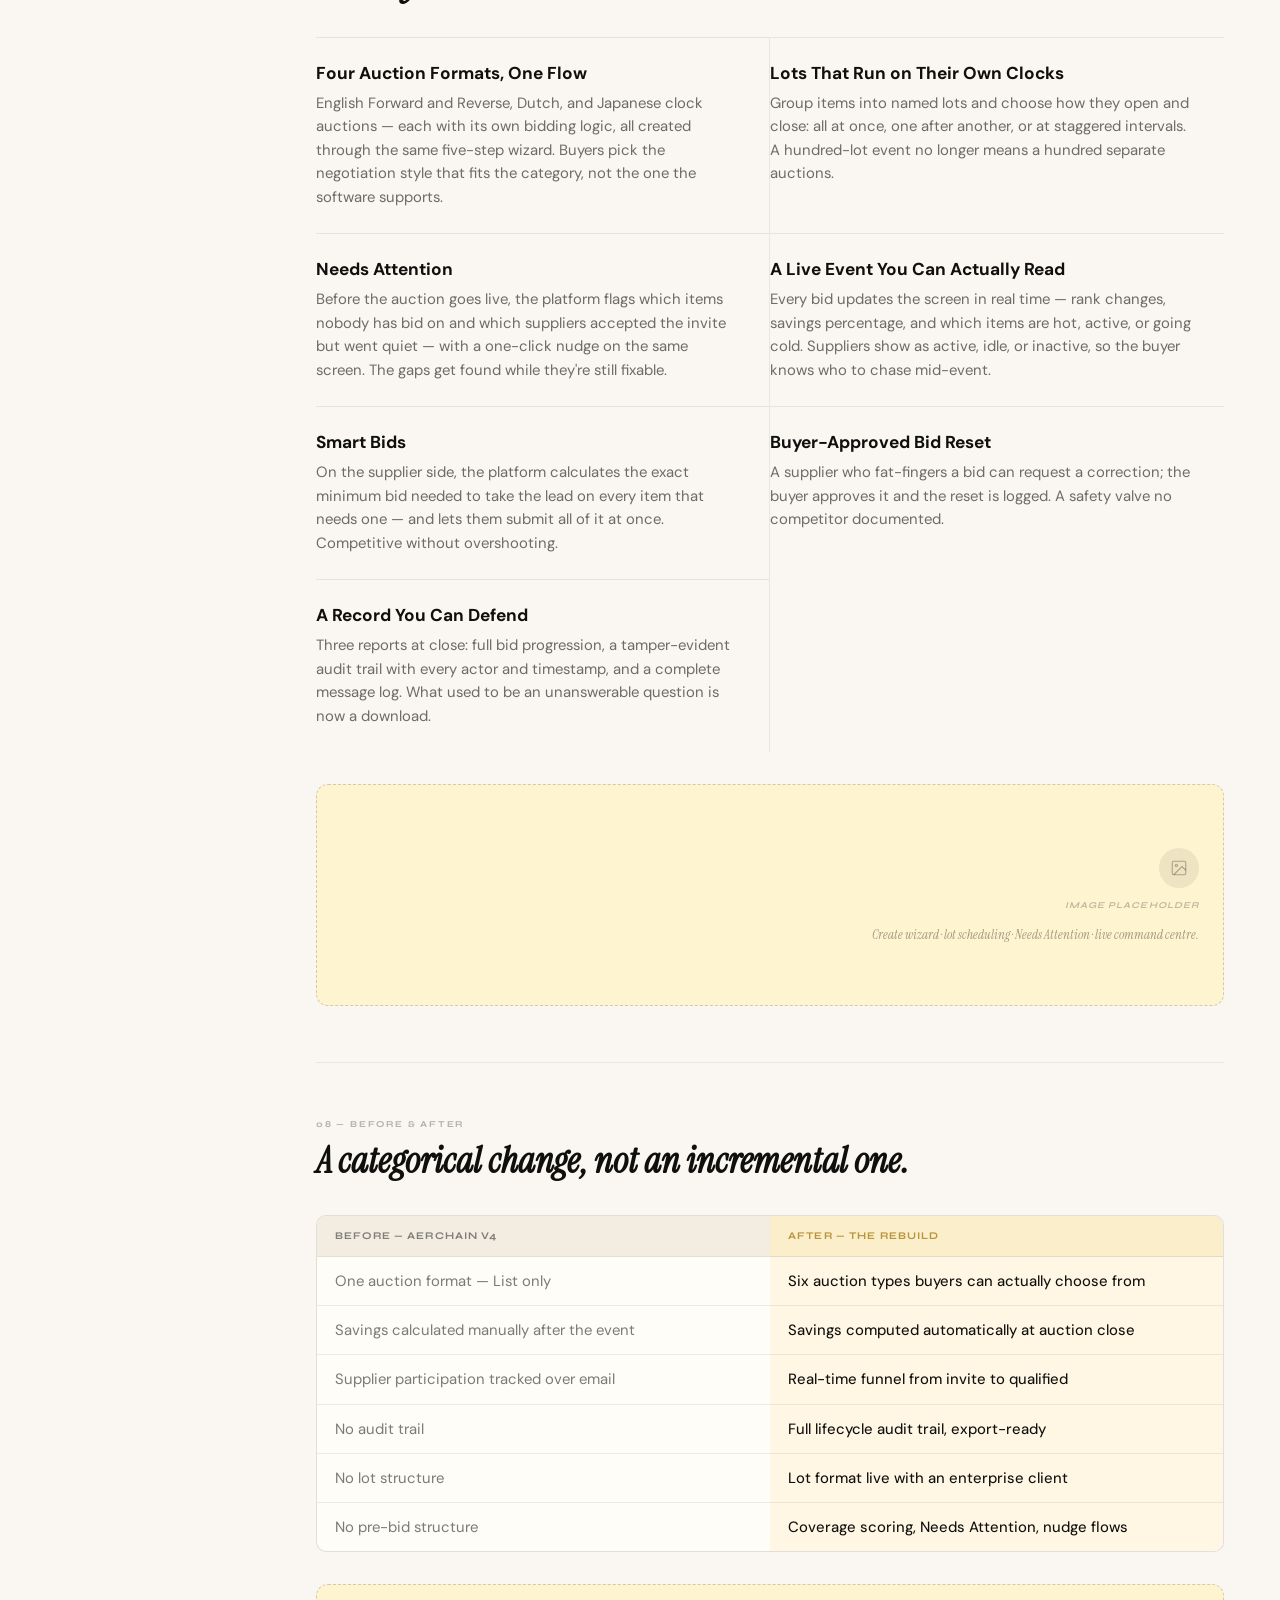
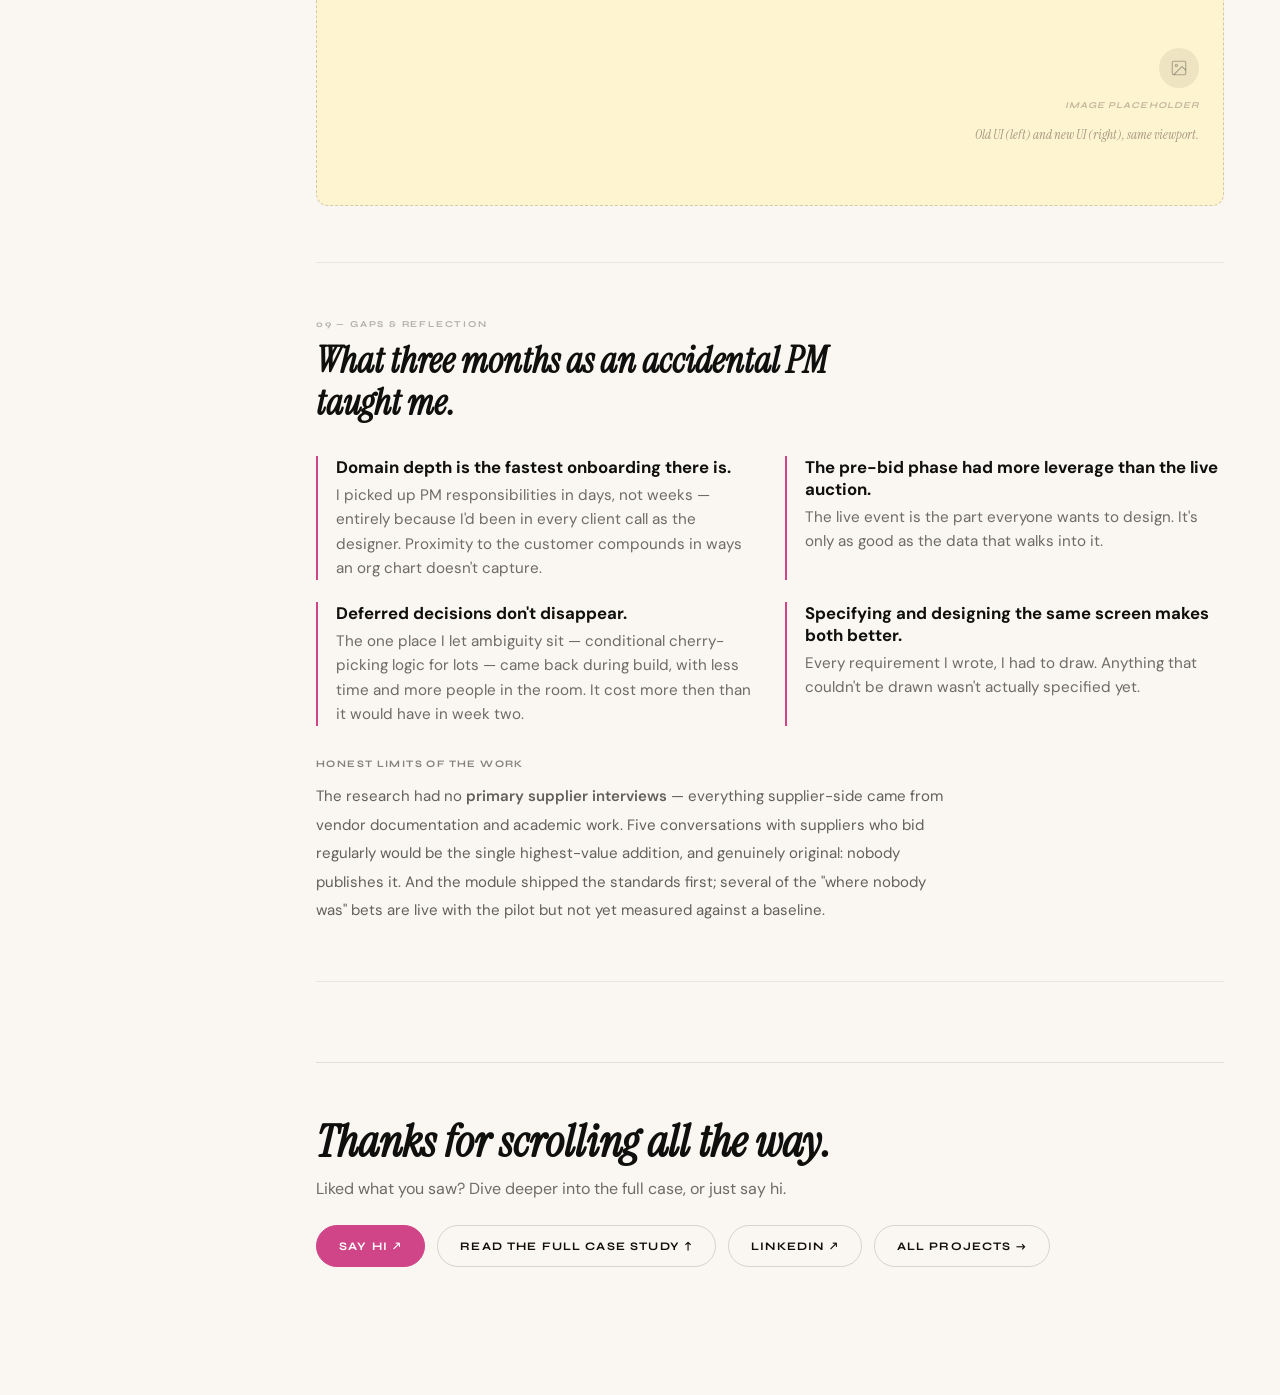
==== commit b77cec52: "Rebuild What I Chose To Build to spec: four decisions + deliberately-left-out callout" ====
--- a/auction.html
+++ b/auction.html
@@ -151,6 +151,18 @@
     .cs-ab td.v4{background:#fff7e4}
     .cs-ab tr.hl td{background:#fff7e4}
     .cs-ab tbody tr:hover td.v4,.cs-ab tbody tr.hl:hover td{background:#fdf0d0}
+    .cs-decisions{margin-top:30px}
+    .cs-decision{border-top:1px solid #0f0f0d14;padding-top:22px;margin-top:28px}
+    .cs-decision:first-child{margin-top:0}
+    .cs-decision .dn{font-family:var(--syne);text-transform:uppercase;letter-spacing:.1em;font-size:.6rem;font-weight:700;color:var(--pink);margin:0 0 8px}
+    .cs-decision h3{font-family:var(--body);font-weight:500;font-size:1.12rem;color:#0f0f0d;margin:0 0 10px;line-height:1.35}
+    .cs-decision p{font-size:1rem;color:#0f0f0d99;line-height:1.62;margin:0 0 10px;max-width:62ch}
+    .cs-decision p:last-child{margin-bottom:0}
+    .cs-decision p b{color:#0f0f0d;font-weight:600}
+    .cs-leftout{margin-top:38px;background:#f7f0df;border:1px solid #0f0f0d12;border-radius:14px;padding:30px 32px}
+    .cs-leftout .cs-note-h{margin-bottom:12px}
+    .cs-leftout p{font-size:1rem;color:#0f0f0d99;line-height:1.62;margin:0;max-width:62ch}
+    @media(max-width:760px){.cs-leftout{padding:24px 22px}}
   </style>
 </head>
 <body>
@@ -416,29 +428,64 @@
           <!-- 04 WHAT I CHOSE TO BUILD -->
           <div class="cs-sec" id="cs-sec-3">
             <div class="cs-sec-header-row"><p class="cs-sec-label">05 — What I chose to build</p></div>
-            <h2 class="cs-sec-heading">Close the twenty-year gap — and pick what to close first.</h2>
+            <h2 class="cs-sec-heading">Three months buys you one bet. I made it on the event.</h2>
             <div class="cs-sec-body">
-              <p>Most of what v4 lacked was already standard: parallel and serial lots, Dutch and Japanese formats, decrement rules, pre-bid phases, audit logs. The job wasn't inventing a category — it was closing a twenty-year gap in three months, and deciding what to close first. Three decisions did the heavy lifting.</p>
-            </div>
-            <ul class="cs-issues" style="max-width:none;margin-top:18px">
-              <li><b>Compatibility as a product decision, not an engineering one.</b><span>I built an auction-type × award-format matrix and documented <em>why</em> each incompatible pair fails — a Dutch auction ends the moment someone accepts, so it can&rsquo;t compare items one by one; a Japanese knockout narrows to a single winner, which clashes with awarding items separately. Deciding what we wouldn't build, with reasoning, protected the three-month window.</span></li>
-              <li><b>Pre-bid as the leverage point.</b><span>The market's answer to weak coverage was a reminder email. I specced a pre-bid wizard, item-level coverage scoring, and a Needs Attention panel that surfaces weak items and silent suppliers <em>while there's still time to fix them</em> — the one place the whole category had left empty.</span></li>
-              <li><b>A dynamic ceiling per supplier.</b><span>The original logic used a single buyer-defined ceiling. I changed it so each supplier's own pre-bid becomes their ceiling reference in the live event — turning a static gate into a per-supplier baseline, and making savings measurable per relationship rather than in aggregate.</span></li>
-            </ul>
-            <div class="cs-fullwrap">
-              <div class="cs-abhead"><span class="lbl" style="background:#f2ece1;color:#0f0f0d80">Compatibility matrix · auction type × award format</span></div>
-              <div class="cs-table-scroll">
-                <table class="cs-ab cs-matrix">
-                  <thead><tr><th>Auction type</th><th class="ctr">List</th><th class="ctr">Lot</th><th class="ctr">Cherry</th><th>Why</th></tr></thead>
-                  <tbody>
-                    <tr><td class="to">English Reverse</td><td class="ctr"><span class="mk ok">✓</span></td><td class="ctr"><span class="mk ok">✓</span></td><td class="ctr"><span class="mk ok">✓</span></td><td class="as">Real-time competition supports all allocation types</td></tr>
-                    <tr><td class="to">English Forward</td><td class="ctr"><span class="mk ok">✓</span></td><td class="ctr"><span class="mk warn">⚠</span></td><td class="ctr"><span class="mk no">✗</span></td><td class="as">Designed for selling defined assets</td></tr>
-                    <tr><td class="to">Dutch</td><td class="ctr"><span class="mk warn">⚠</span></td><td class="ctr"><span class="mk warn">⚠</span></td><td class="ctr"><span class="mk no">✗</span></td><td class="as">Instant-accept can't support item-level comparison</td></tr>
-                    <tr><td class="to">Japanese (clock)</td><td class="ctr"><span class="mk warn">⚠</span></td><td class="ctr"><span class="mk ok">✓</span></td><td class="ctr"><span class="mk no">✗</span></td><td class="as">Clock elimination conflicts with independent item allocation</td></tr>
-                  </tbody>
-                </table>
-              </div>
-              <p class="cs-strip-cap"><span class="mk ok">✓</span> supported &nbsp;·&nbsp; <span class="mk warn">⚠</span> conditional &nbsp;·&nbsp; <span class="mk no">✗</span> structurally misaligned — documented so the flow never offers a broken pairing.</p>
+              <p>I stopped trying to win on evaluation. Keelvar's entire company is award optimisation — modelling scenarios against supplier caps, regional continuity, capacity limits. Ariba and Jaggaer both ship optimisation across millions of variables. We were not closing that gap in a quarter, and a shallow version of something three companies already do well would have been worse than nothing.</p>
+              <p>What nobody was doing well was the event itself. So that's where the work went.</p>
+            </div>
+
+            <div class="cs-decisions">
+              <div class="cs-decision">
+                <p class="dn">Decision 1</p>
+                <h3>Compatibility as a product decision, not an engineering one</h3>
+                <p>I built a matrix of auction type against award format and documented why each incompatible pair fails. Dutch instant-accept can't support item-level comparison. Japanese clock elimination conflicts with independent item allocation.</p>
+                <p>Deciding what we <b>wouldn't</b> build, with the reasoning attached, is what protected the timeline. Nobody had to relitigate it mid-sprint.</p>
+              </div>
+
+              <div class="cs-fullwrap">
+                <div class="cs-abhead"><span class="lbl" style="background:#f2ece1;color:#0f0f0d80">Compatibility matrix · auction type × award format</span></div>
+                <div class="cs-table-scroll">
+                  <table class="cs-ab cs-matrix">
+                    <thead><tr><th>Auction type</th><th class="ctr">List</th><th class="ctr">Lot</th><th class="ctr">Cherry</th><th>Why</th></tr></thead>
+                    <tbody>
+                      <tr><td class="to">English Reverse</td><td class="ctr"><span class="mk ok">✓</span></td><td class="ctr"><span class="mk ok">✓</span></td><td class="ctr"><span class="mk ok">✓</span></td><td class="as">Real-time competition supports all allocation types</td></tr>
+                      <tr><td class="to">English Forward</td><td class="ctr"><span class="mk ok">✓</span></td><td class="ctr"><span class="mk warn">⚠</span></td><td class="ctr"><span class="mk no">✗</span></td><td class="as">Designed for selling defined assets</td></tr>
+                      <tr><td class="to">Dutch</td><td class="ctr"><span class="mk warn">⚠</span></td><td class="ctr"><span class="mk warn">⚠</span></td><td class="ctr"><span class="mk no">✗</span></td><td class="as">Instant-accept can't support item-level comparison</td></tr>
+                      <tr><td class="to">Japanese (clock)</td><td class="ctr"><span class="mk warn">⚠</span></td><td class="ctr"><span class="mk ok">✓</span></td><td class="ctr"><span class="mk no">✗</span></td><td class="as">Clock elimination conflicts with independent item allocation</td></tr>
+                    </tbody>
+                  </table>
+                </div>
+                <p class="cs-strip-cap"><span class="mk ok">✓</span> supported &nbsp;·&nbsp; <span class="mk warn">⚠</span> conditional &nbsp;·&nbsp; <span class="mk no">✗</span> structurally misaligned — documented so the flow never offers a broken pairing.</p>
+              </div>
+
+              <div class="cs-decision">
+                <p class="dn">Decision 2</p>
+                <h3>Pre-bid as the leverage point</h3>
+                <p>The obvious investment was the live bidding screen. The high-leverage one was the two hours before it. The live event is only ever as good as the data that walks into it.</p>
+                <p>So the pre-bid phase got a structured wizard, item-level coverage scoring, and a panel that names weak items and silent suppliers while there's still time to act on either.</p>
+              </div>
+
+              <div class="cs-decision">
+                <p class="dn">Decision 3</p>
+                <h3>A ceiling price per supplier</h3>
+                <p>The original logic used one buyer-defined ceiling for everyone. I changed it so each supplier's own pre-bid becomes their reference point in the live event.</p>
+                <p>That turns a static gate into a per-supplier baseline, and makes savings measurable per relationship rather than only in aggregate.</p>
+              </div>
+
+              <div class="cs-decision">
+                <p class="dn">Decision 4</p>
+                <h3>One baseline for savings</h3>
+                <p>When there's no pre-bid phase, ceiling price becomes the benchmark — in every format, every time.</p>
+                <p>That sounds like a spec detail. It isn't. Savings methodology in reverse auctions is genuinely contested, and published industry benchmarks swing from 19% to 7% across consecutive quarters partly because everyone measures differently. Fixing one baseline is what makes our numbers comparable event to event.</p>
+              </div>
+            </div>
+
+            <div class="cs-leftout">
+              <p class="cs-note-h">And what I deliberately left out</p>
+              <p>Award optimisation. Package bids with contingent discounts. Multi-currency. Bid transformation for landed cost. Each of these is real capability that competitors ship and we don't. Each would have consumed the quarter on its own. Naming them as out of scope in the spec — rather than leaving them ambiguous — is what let the team move without stopping to argue about them.</p>
+              <div class="cs-chips">
+                <span class="cs-chip">Award optimisation</span><span class="cs-chip">Package bids</span><span class="cs-chip">Multi-currency</span><span class="cs-chip">Bid transformation</span>
+              </div>
             </div>
           </div>
 
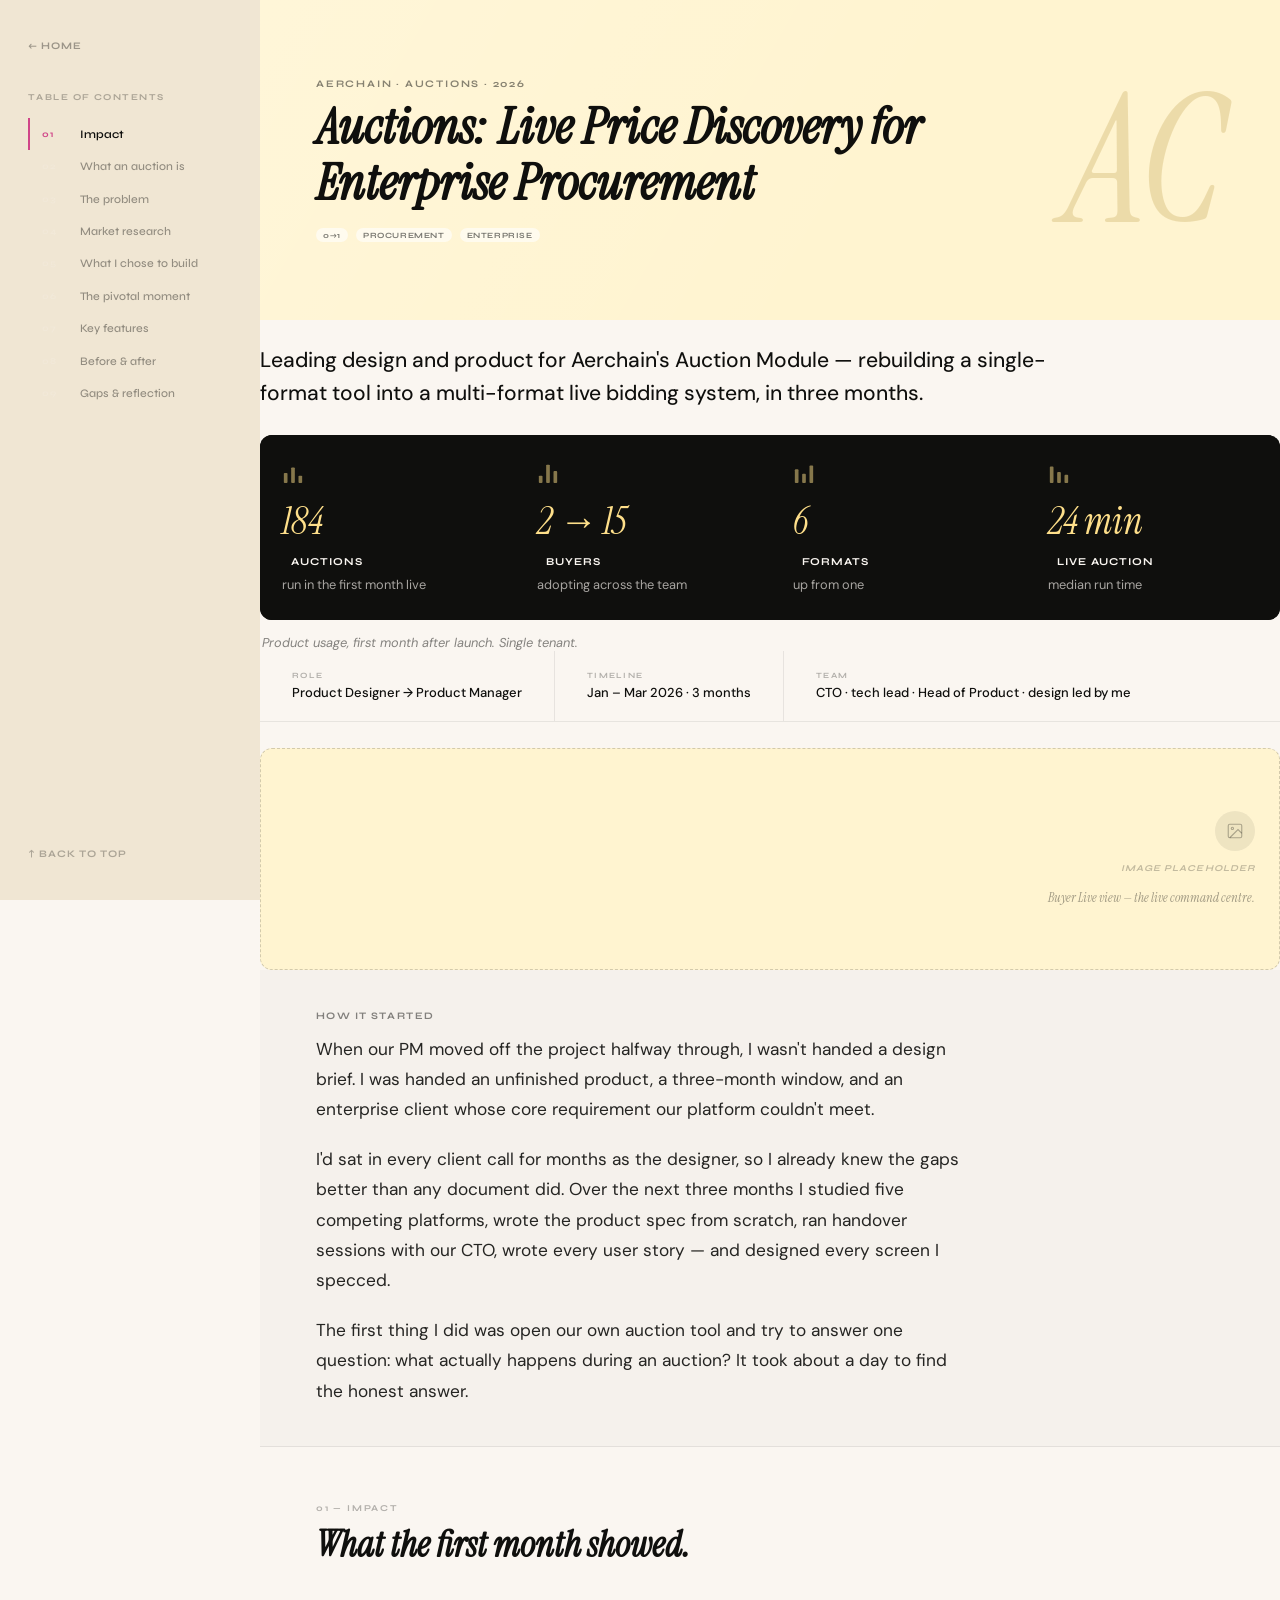
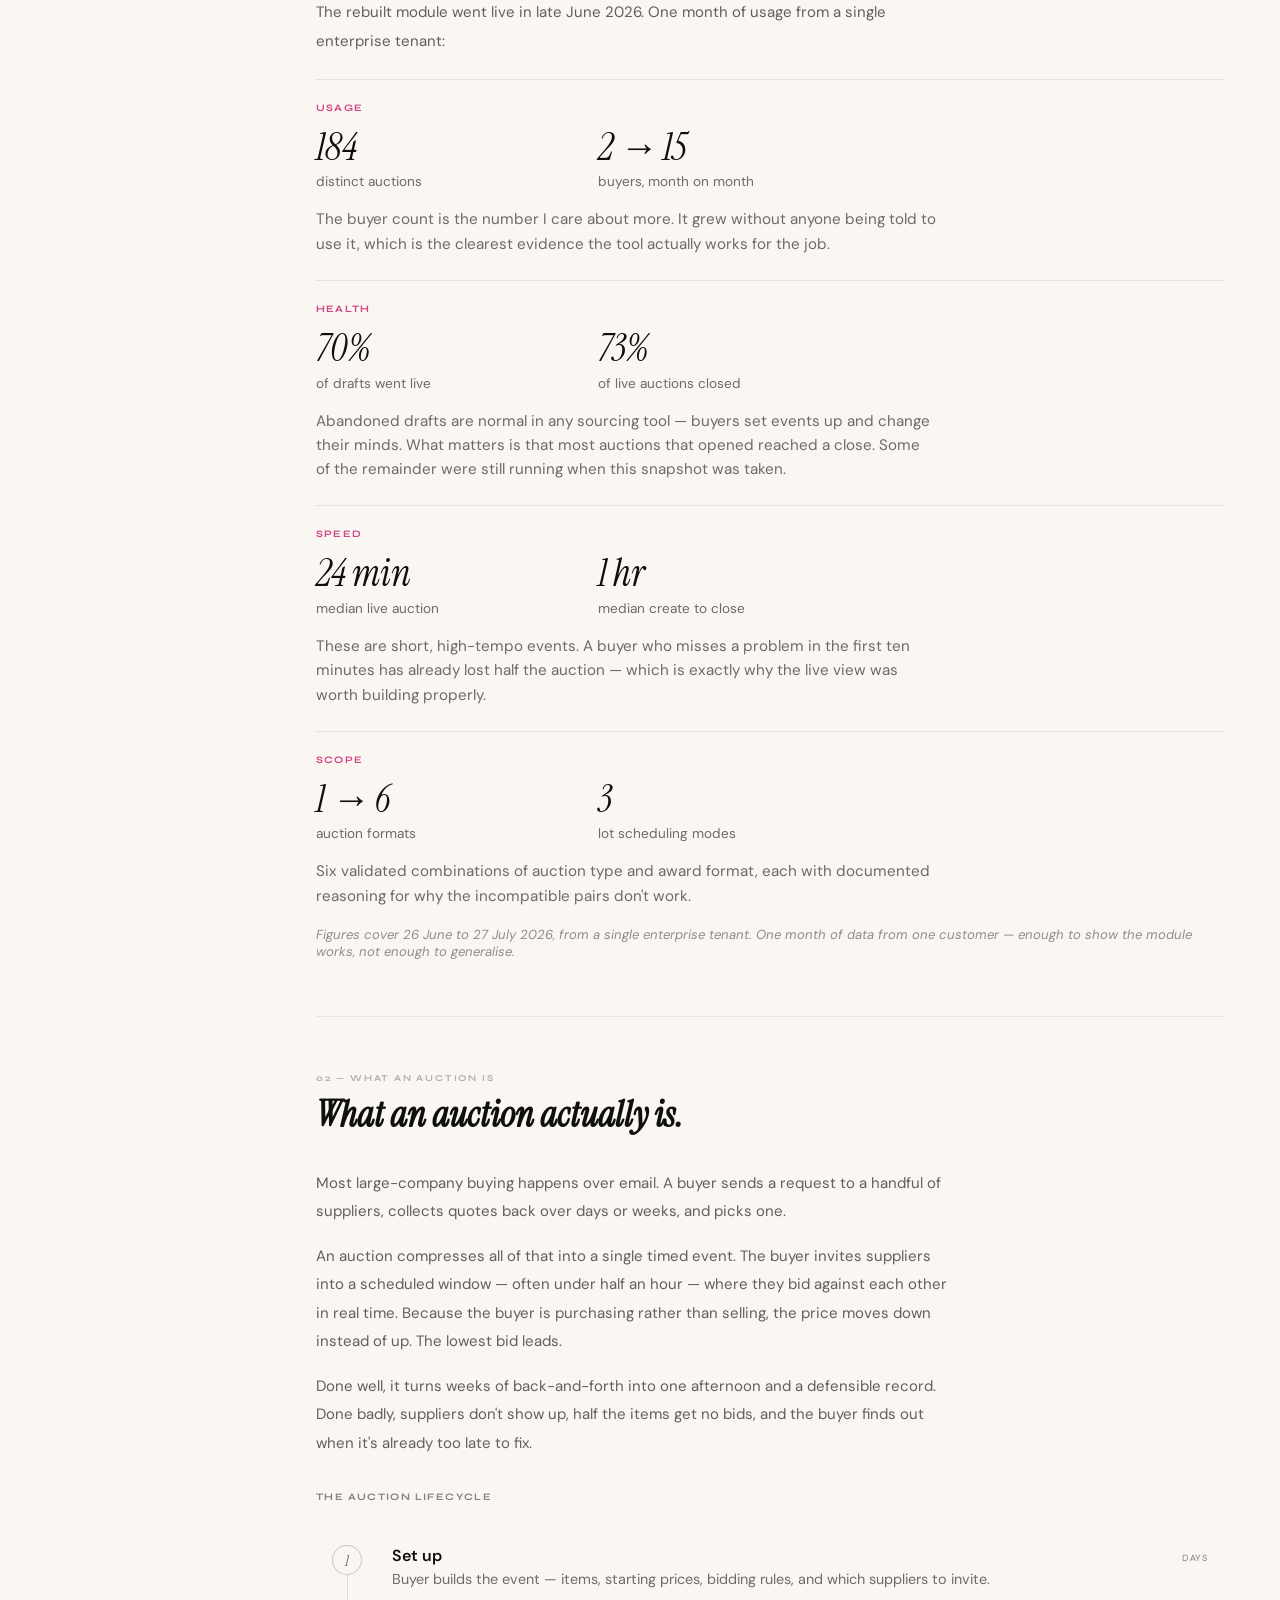
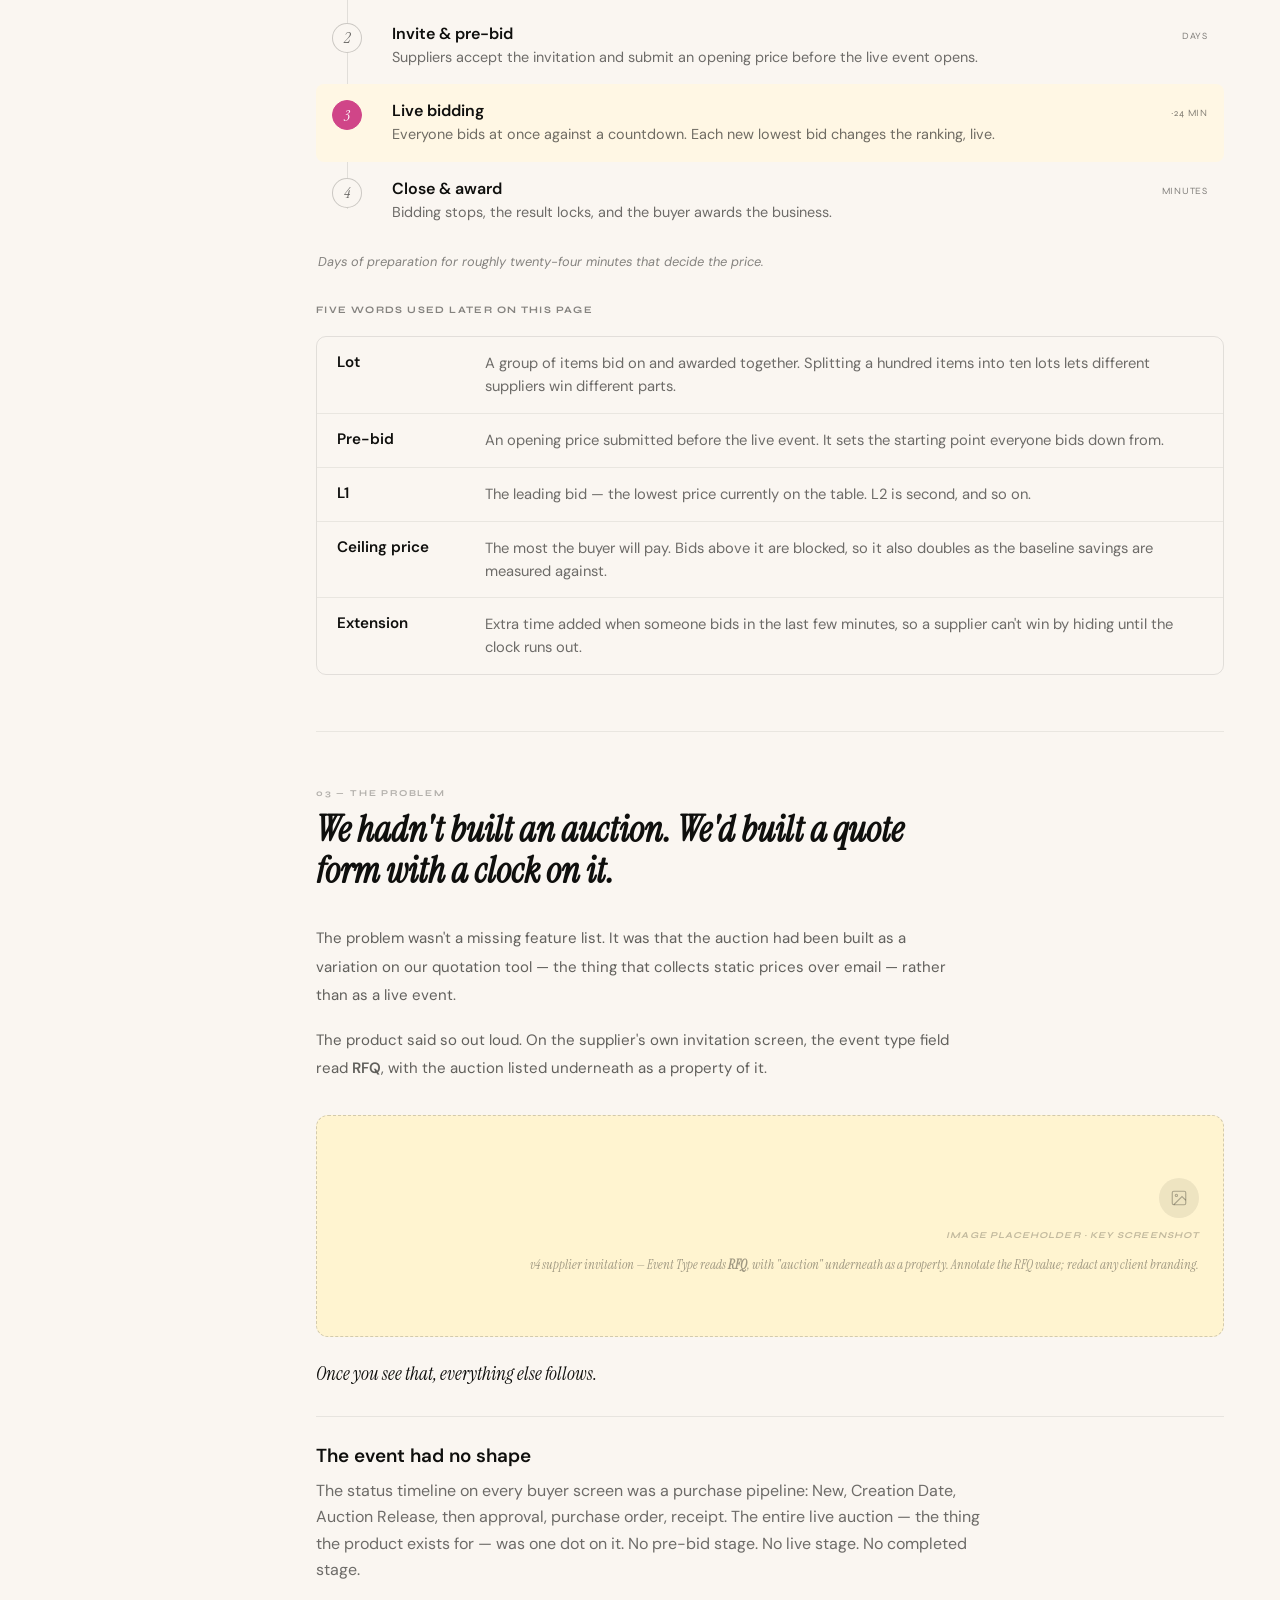
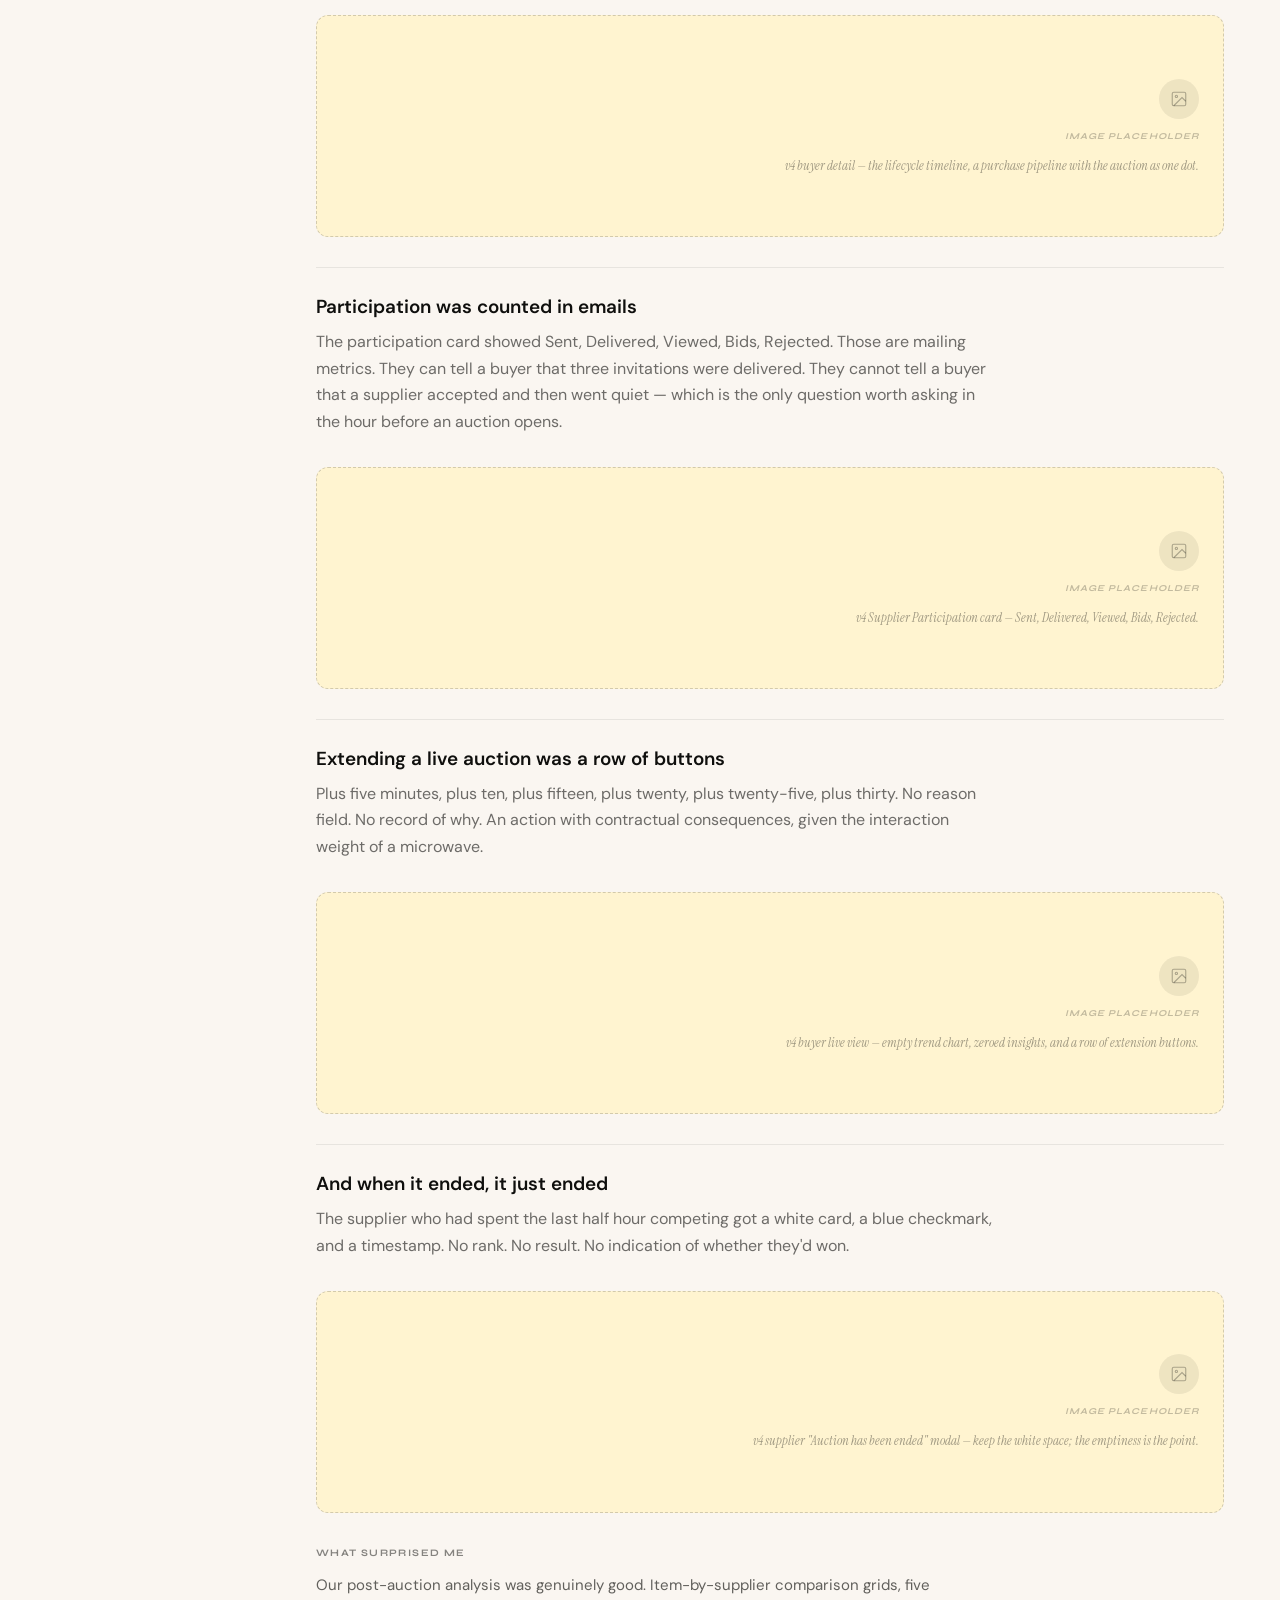
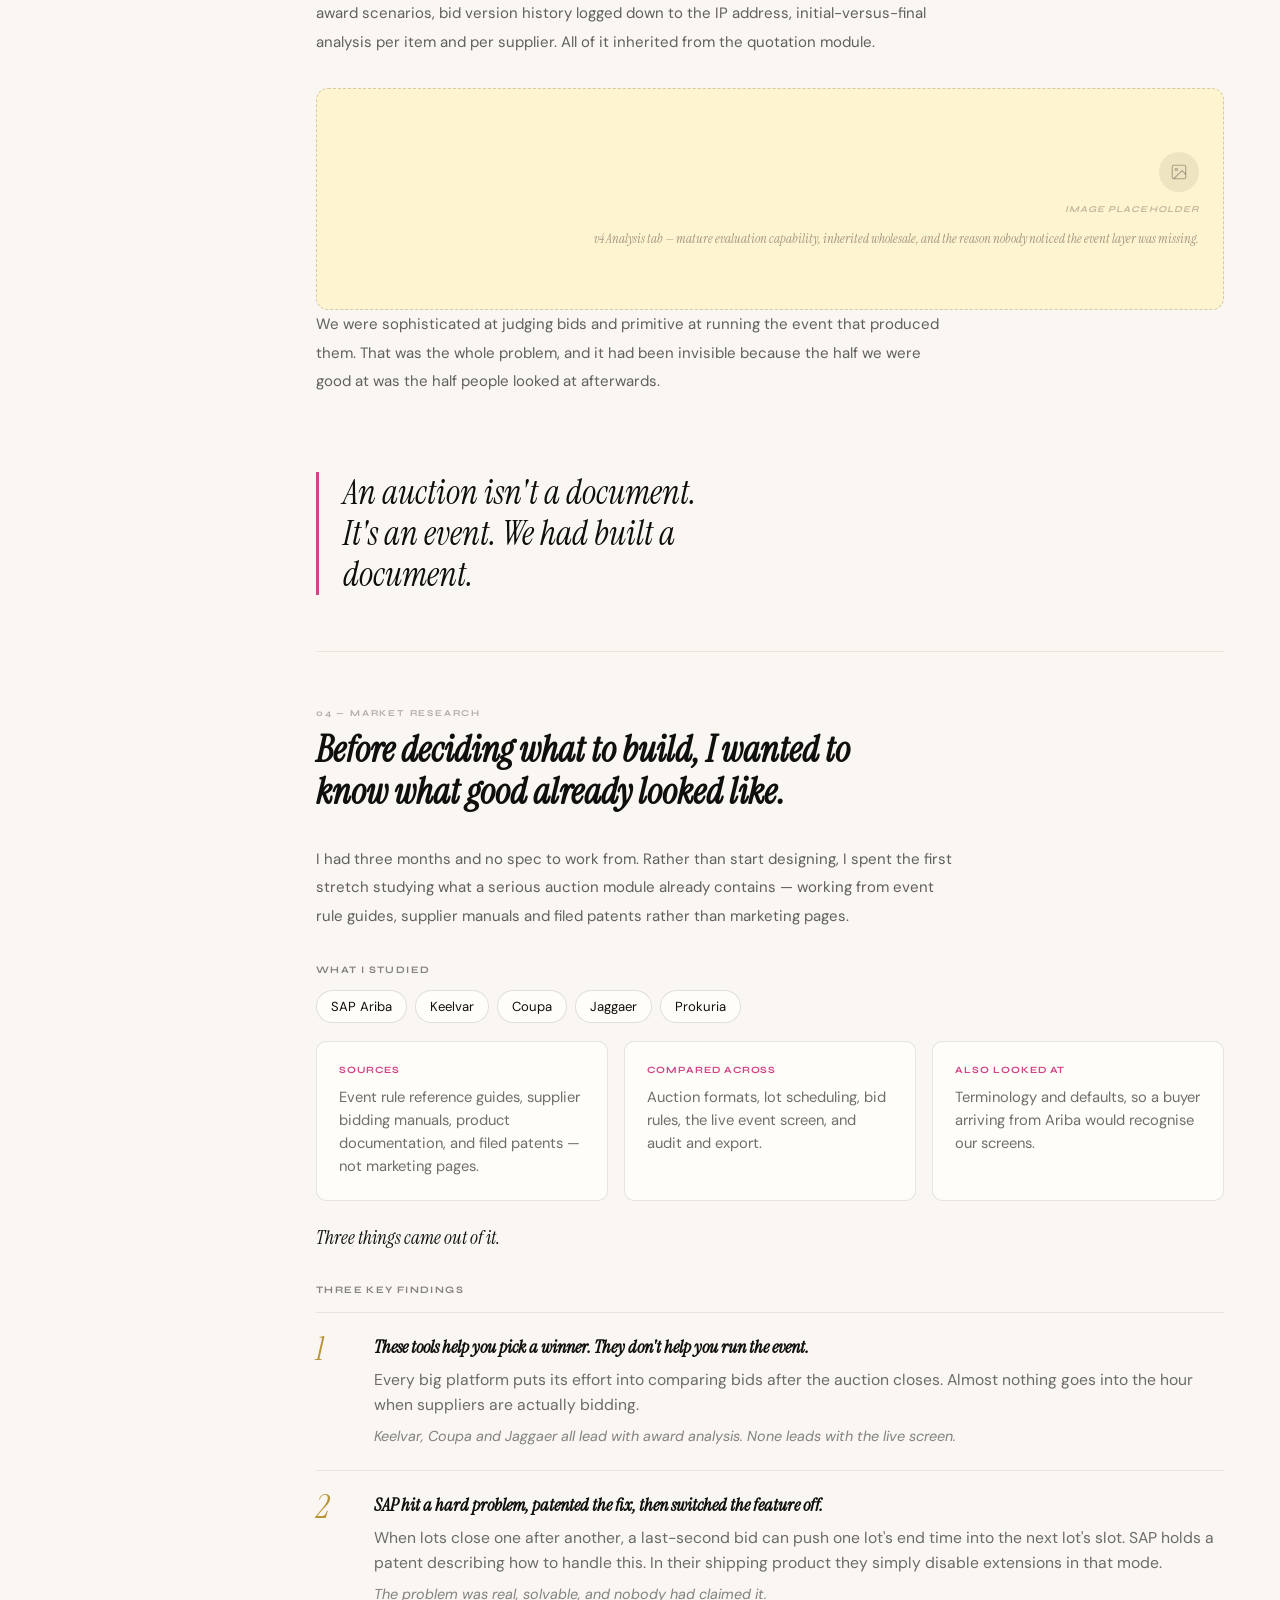
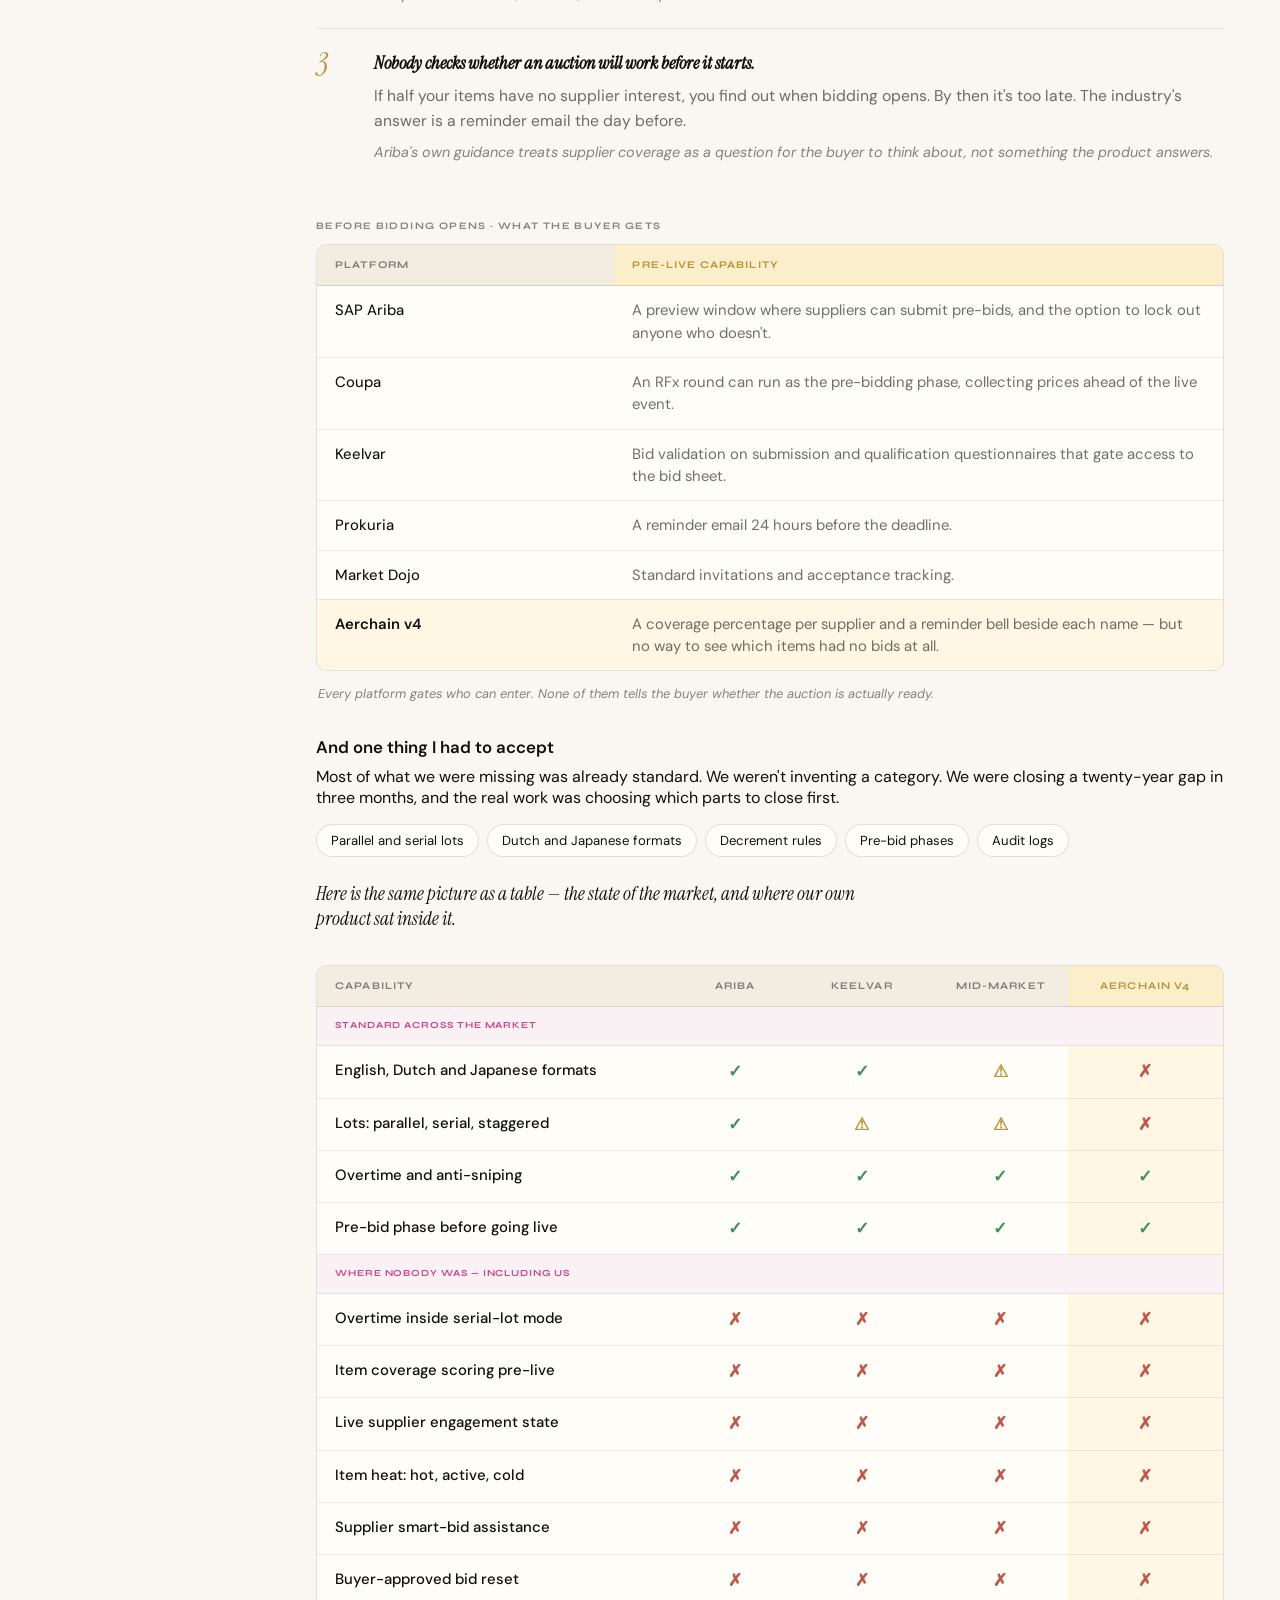
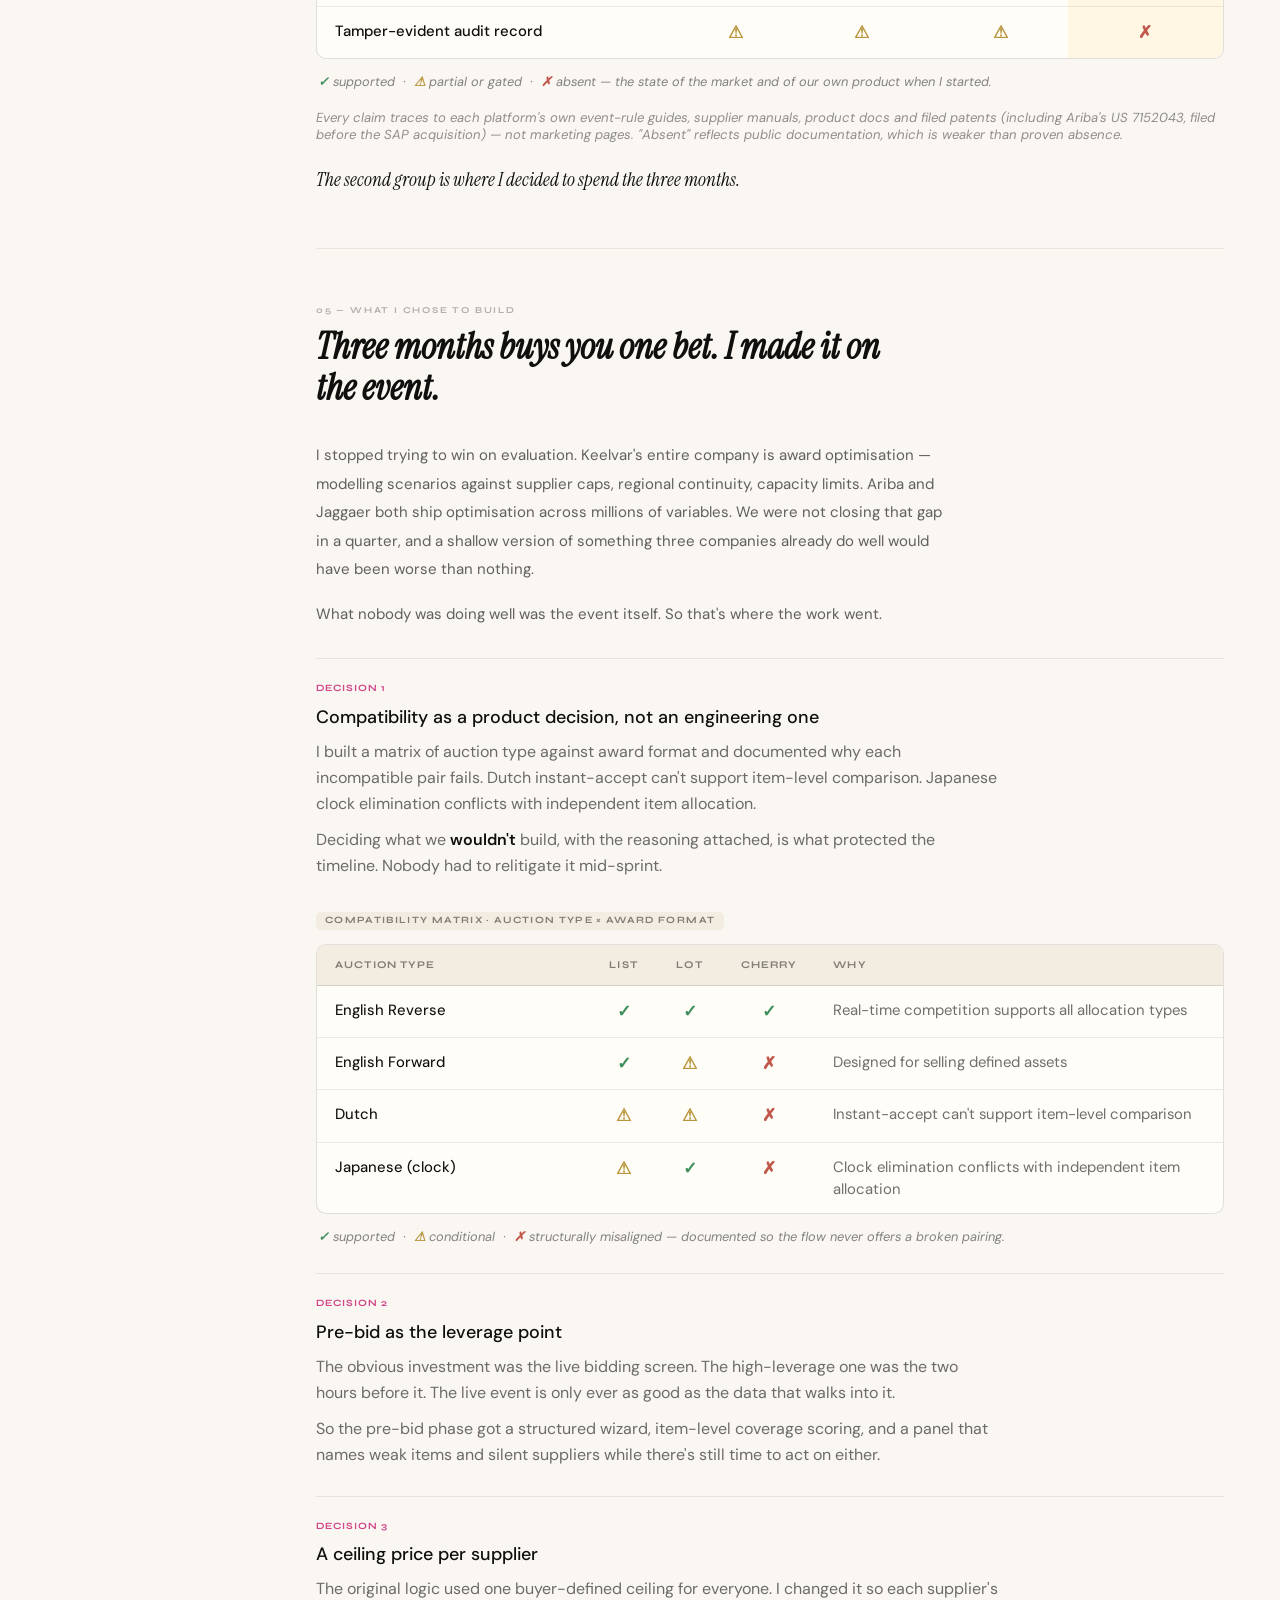
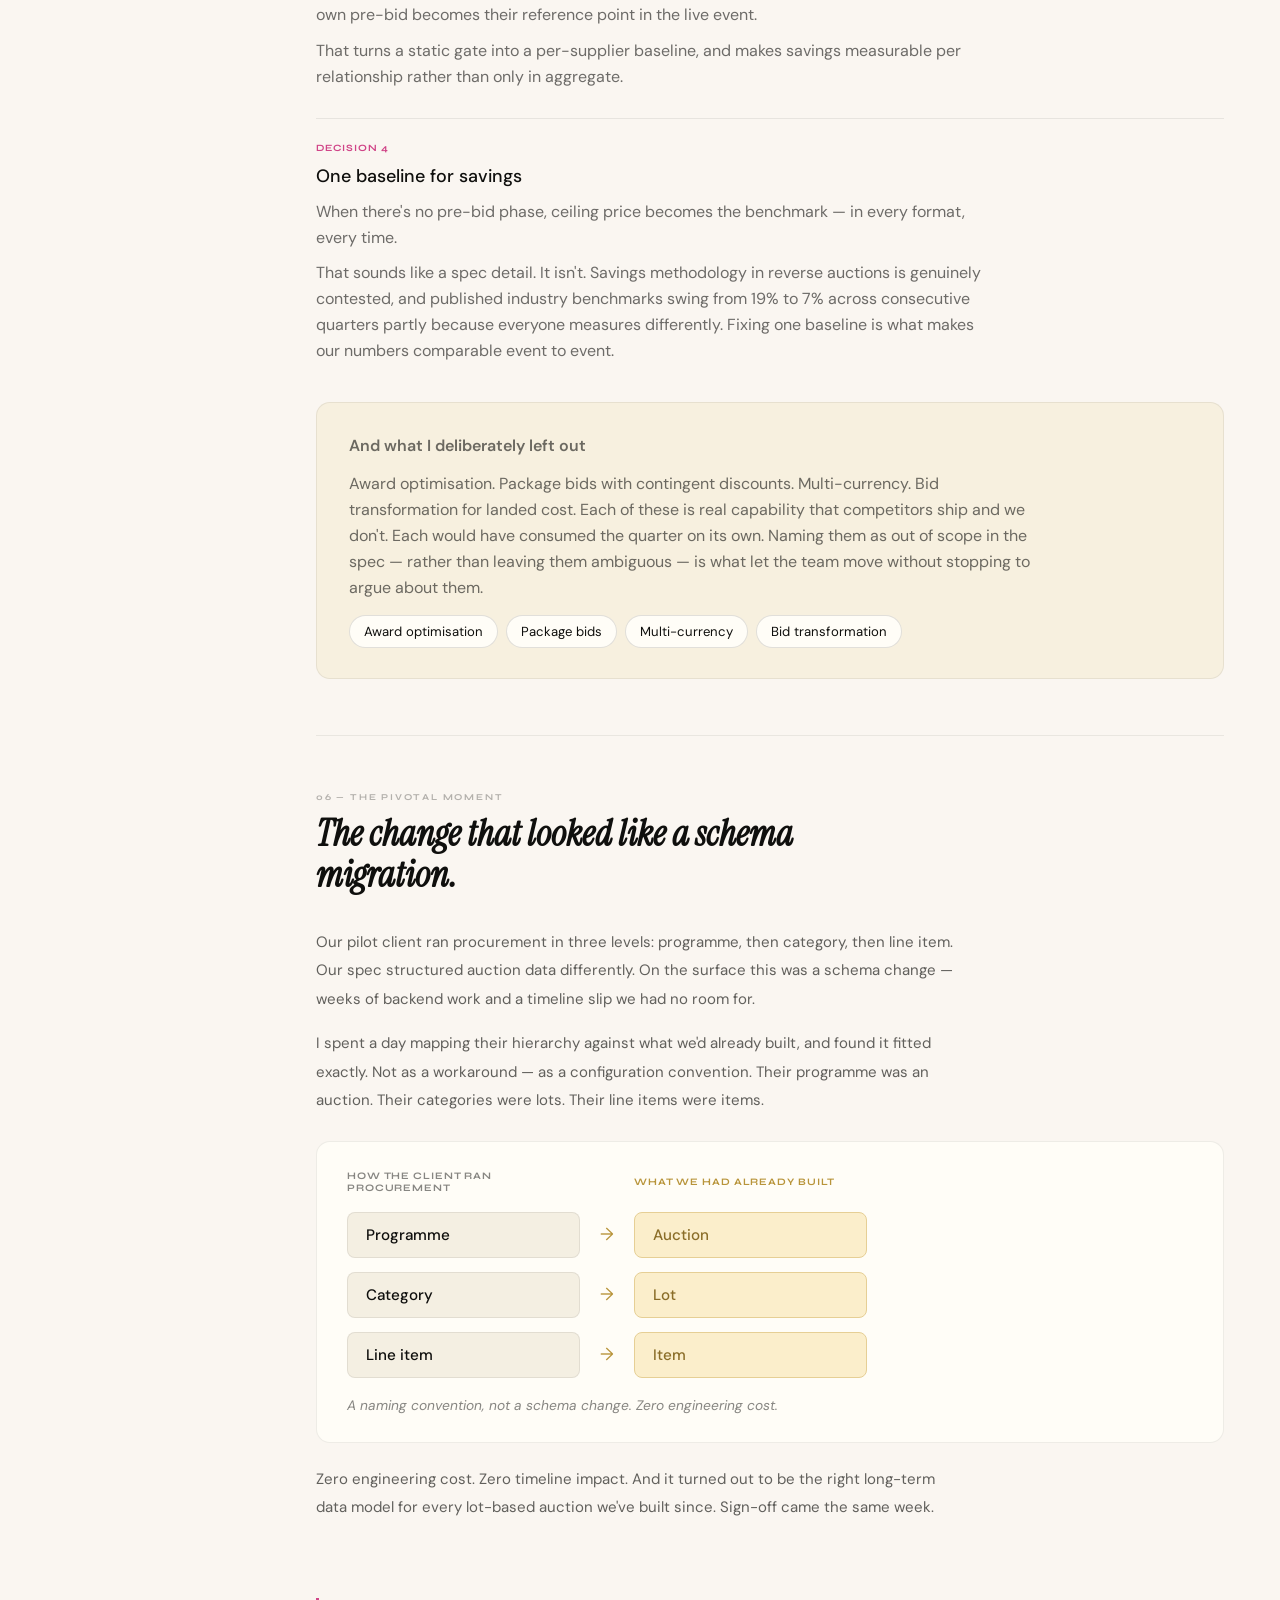
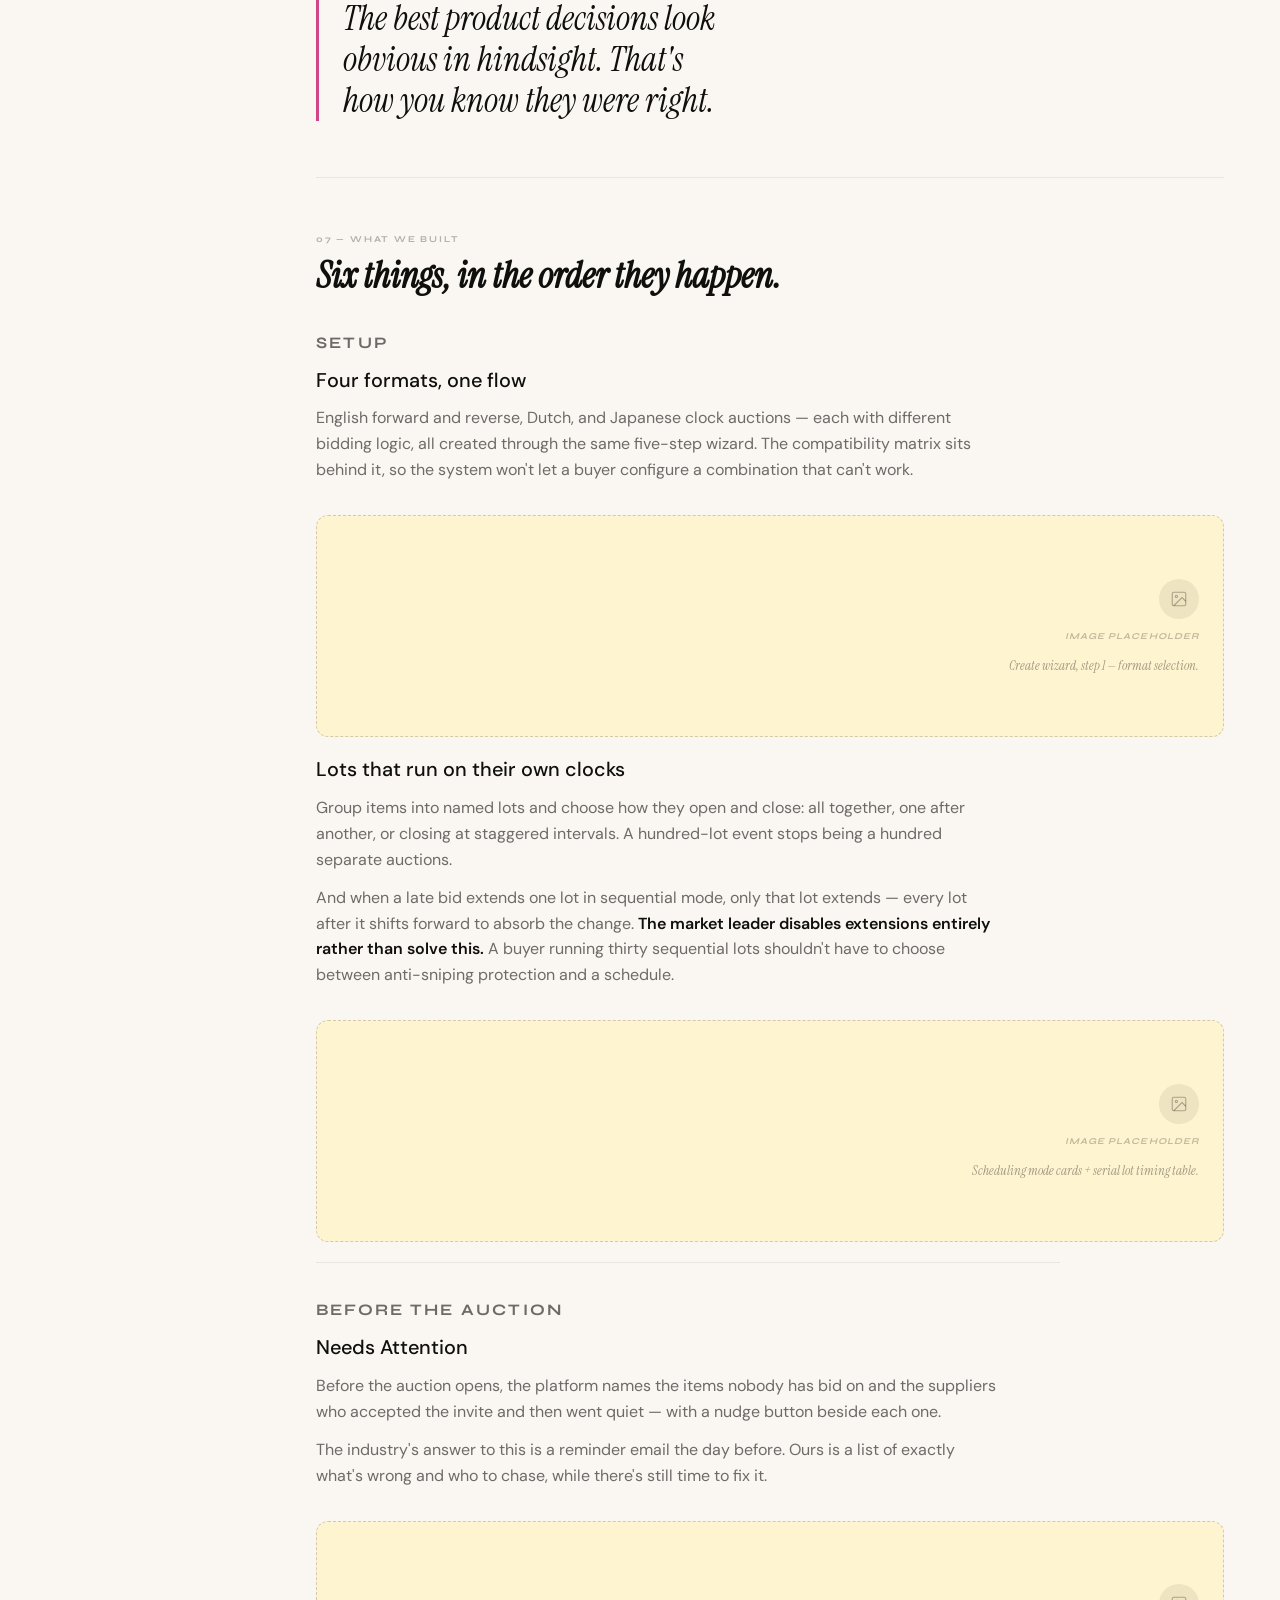
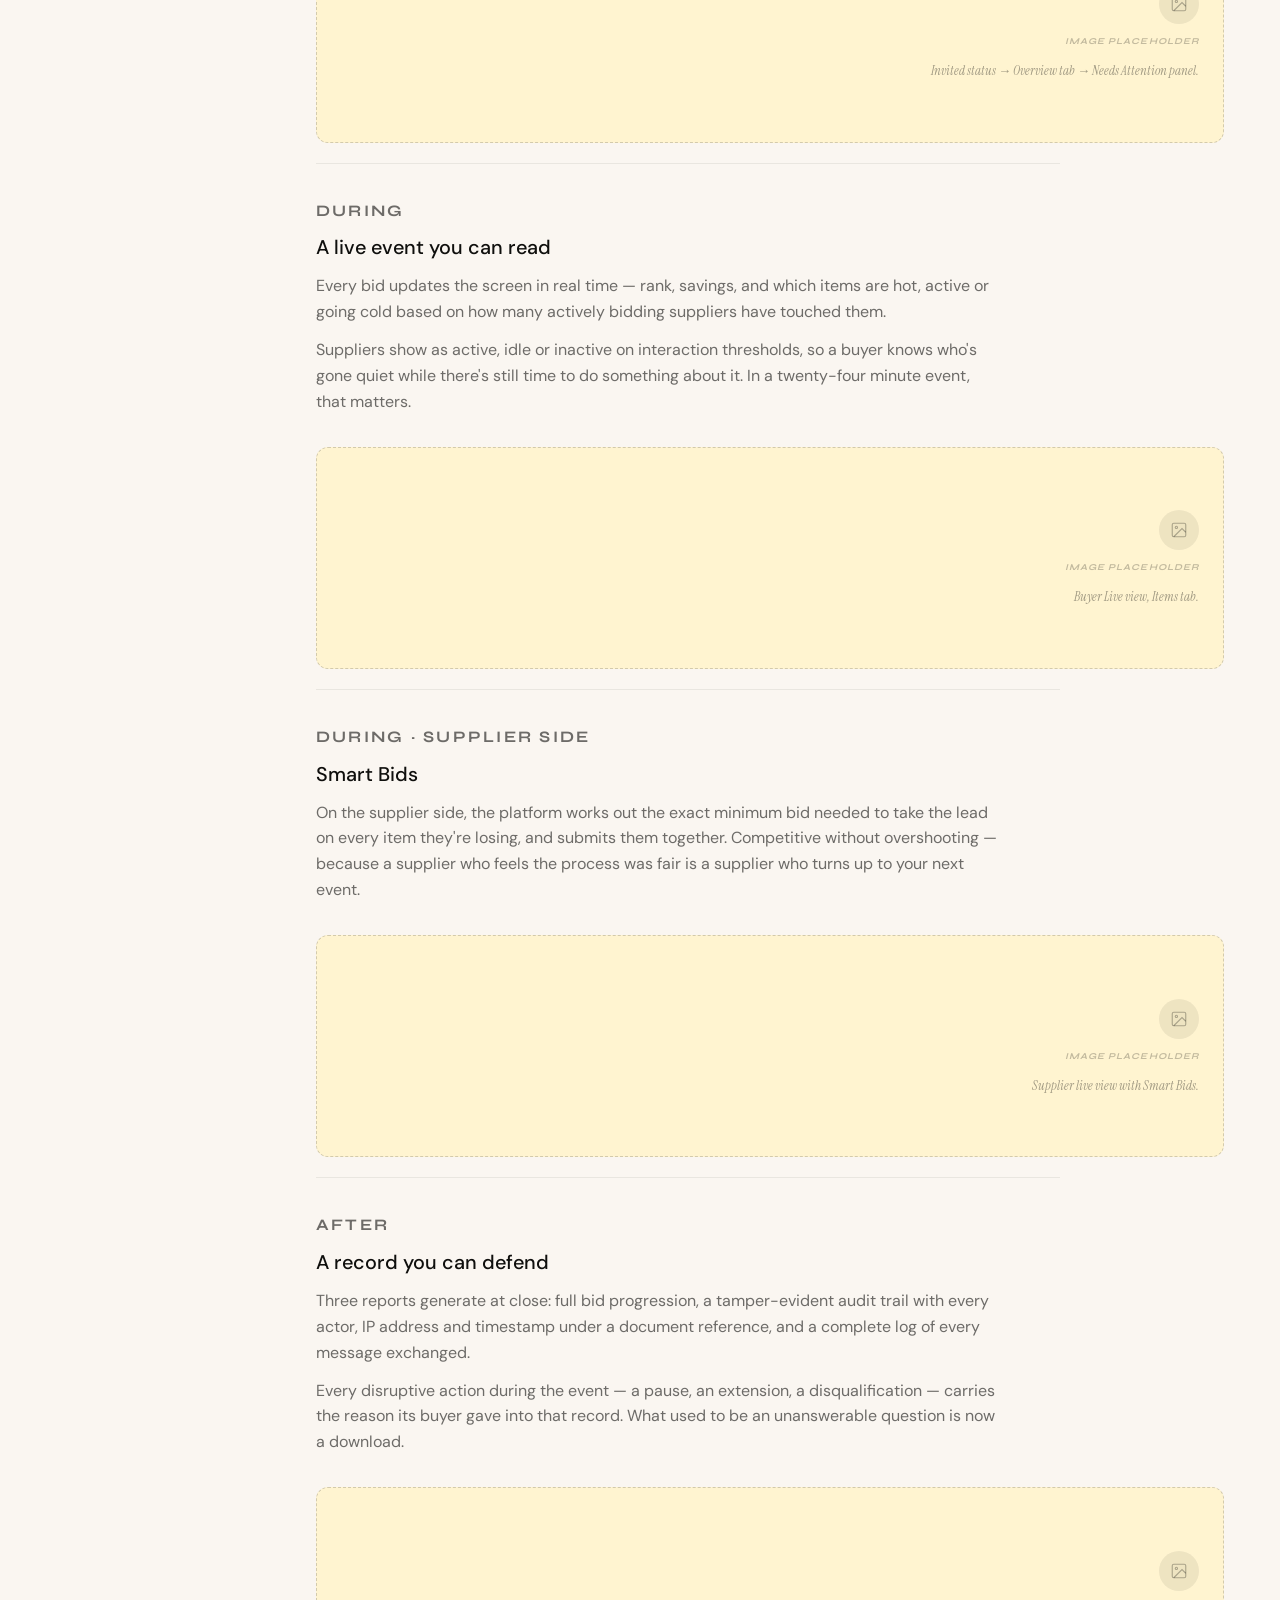
==== commit 0dae918c: "Rebuild sections 8-11 to spec: pivotal-moment diagram, six phase-grouped features, before/after tabl" ====
--- a/auction.html
+++ b/auction.html
@@ -163,6 +163,37 @@
     .cs-leftout .cs-note-h{margin-bottom:12px}
     .cs-leftout p{font-size:1rem;color:#0f0f0d99;line-height:1.62;margin:0;max-width:62ch}
     @media(max-width:760px){.cs-leftout{padding:24px 22px}}
+    /* mapping diagram (pivotal moment) */
+    .cs-map{margin-top:26px;border:1px solid #0f0f0d12;border-radius:14px;padding:28px 30px;background:#fffdf7}
+    .cs-map-grid{display:grid;grid-template-columns:1fr auto 1fr;gap:14px 20px;align-items:center;max-width:520px}
+    .cs-map-hd{font-family:var(--syne);text-transform:uppercase;letter-spacing:.09em;font-size:.62rem;font-weight:700;color:#0f0f0d80;padding-bottom:4px}
+    .cs-map-hd.r{color:#B8943A}
+    .cs-map-box{border-radius:8px;height:46px;display:flex;align-items:center;padding:0 18px;font-family:var(--body);font-size:.95rem;font-weight:500;color:#0f0f0d}
+    .cs-map-box.l{background:#f4efe2;border:1px solid #0f0f0d14}
+    .cs-map-box.r{background:#fbeecb;border:1px solid #e6cf95;color:#8a6d28}
+    .cs-map-arrow{color:#B8943A;font-size:1.1rem;line-height:1;text-align:center}
+    .cs-map-cap{font-family:var(--body);font-size:.86rem;color:#0f0f0d80;margin:18px 0 0;font-style:italic}
+    @media(max-width:620px){.cs-map-grid{grid-template-columns:1fr auto 1fr;gap:10px}.cs-map-box{font-size:.85rem;padding:0 12px}.cs-map{padding:22px 18px}}
+    /* feature blocks (key features) */
+    .cs-feats{margin-top:24px}
+    .cs-phase-label{font-family:var(--syne);text-transform:uppercase;letter-spacing:.14em;font-size:.64rem;font-weight:700;color:#0f0f0d66;margin:0 0 2px;padding-top:34px;border-top:1px solid #0f0f0d12}
+    .cs-feats > .cs-featblock:first-of-type .cs-phase-label,.cs-phase-label.first{padding-top:0;border-top:none}
+    .cs-featblock{margin-top:20px}
+    .cs-featblock h3{font-family:var(--body);font-weight:500;font-size:1.24rem;color:#0f0f0d;margin:10px 0 12px;line-height:1.3}
+    .cs-featblock p{font-size:1rem;color:#0f0f0d99;line-height:1.62;margin:0 0 12px;max-width:62ch}
+    .cs-featblock p:last-of-type{margin-bottom:0}
+    .cs-featblock p b{color:#0f0f0d;font-weight:600}
+    /* gaps + reflection */
+    .cs-gap{border-top:1px solid #0f0f0d12;padding-top:18px;margin-top:20px}
+    .cs-gap:first-child{border-top:none;padding-top:0;margin-top:0}
+    .cs-gap h3{font-family:var(--body);font-weight:500;font-size:1.12rem;color:#0f0f0d;margin:0 0 8px;line-height:1.35}
+    .cs-gap p{font-size:1rem;color:#0f0f0d99;line-height:1.6;margin:0;max-width:62ch}
+    .cs-part-divider{border:none;border-top:2px solid #0f0f0d1f;margin:44px 0 34px}
+    .cs-learn{margin-top:32px}
+    .cs-learn:first-of-type{margin-top:0}
+    .cs-learn h3{font-family:var(--body);font-weight:500;font-size:1.14rem;color:#0f0f0d;margin:0 0 10px;line-height:1.35}
+    .cs-learn p{font-size:1rem;color:#0f0f0d99;line-height:1.62;margin:0;max-width:62ch}
+    .cs-closingline{font-family:var(--serif);font-style:italic;font-size:1.5rem;color:#0f0f0d;margin:40px 0 0;line-height:1.35}
   </style>
 </head>
 <body>
@@ -494,65 +525,173 @@
             <div class="cs-sec-header-row"><p class="cs-sec-label">06 — The pivotal moment</p></div>
             <h2 class="cs-sec-heading">The change that looked like a schema migration.</h2>
             <div class="cs-sec-body">
-              <p>Our enterprise pilot client ran procurement in three levels: programme → category → line item. The PRD structured auction data differently. On the surface this was a schema change — weeks of backend work and a timeline slip we didn't have room for.</p>
-              <p>I spent a day mapping their hierarchy against what we'd already built and found it fit exactly onto <strong>Auction → Lot → Item.</strong> Not as a workaround — as a configuration convention. Their programme was an auction, their categories were lots, their line items were items.</p>
-              <p>Zero engineering cost. Zero timeline impact. And it turned out to be the correct long-term data model for every lot-based auction we've built since. Sign-off came the same week.</p>
+              <p>Our pilot client ran procurement in three levels: programme, then category, then line item. Our spec structured auction data differently. On the surface this was a schema change — weeks of backend work and a timeline slip we had no room for.</p>
+              <p>I spent a day mapping their hierarchy against what we'd already built, and found it fitted exactly. Not as a workaround — as a configuration convention. Their programme was an auction. Their categories were lots. Their line items were items.</p>
+            </div>
+            <div class="cs-map">
+              <div class="cs-map-grid">
+                <div class="cs-map-hd">How the client ran procurement</div><div></div><div class="cs-map-hd r">What we had already built</div>
+                <div class="cs-map-box l">Programme</div><div class="cs-map-arrow">→</div><div class="cs-map-box r">Auction</div>
+                <div class="cs-map-box l">Category</div><div class="cs-map-arrow">→</div><div class="cs-map-box r">Lot</div>
+                <div class="cs-map-box l">Line item</div><div class="cs-map-arrow">→</div><div class="cs-map-box r">Item</div>
+              </div>
+              <p class="cs-map-cap">A naming convention, not a schema change. Zero engineering cost.</p>
+            </div>
+            <div class="cs-sec-body" style="margin-top:22px">
+              <p>Zero engineering cost. Zero timeline impact. And it turned out to be the right long-term data model for every lot-based auction we've built since. Sign-off came the same week.</p>
             </div>
             <p class="cs-pull">The best product decisions look obvious in hindsight. That's how you know they were right.</p>
           </div>
 
           <!-- 06 KEY FEATURES -->
           <div class="cs-sec" id="cs-sec-5">
-            <div class="cs-sec-header-row"><p class="cs-sec-label">07 — Key features</p></div>
-            <h2 class="cs-sec-heading">From one auction format to a procurement event system.</h2>
-            <ul class="cs-feat">
-              <li><b>Four Auction Formats, One Flow</b><span>English Forward and Reverse, Dutch, and Japanese clock auctions — each with its own bidding logic, all created through the same five-step wizard. Buyers pick the negotiation style that fits the category, not the one the software supports.</span></li>
-              <li><b>Lots That Run on Their Own Clocks</b><span>Group items into named lots and choose how they open and close: all at once, one after another, or at staggered intervals. A hundred-lot event no longer means a hundred separate auctions.</span></li>
-              <li><b>Needs Attention</b><span>Before the auction goes live, the platform flags which items nobody has bid on and which suppliers accepted the invite but went quiet — with a one-click nudge on the same screen. The gaps get found while they're still fixable.</span></li>
-              <li><b>A Live Event You Can Actually Read</b><span>Every bid updates the screen in real time — rank changes, savings percentage, and which items are hot, active, or going cold. Suppliers show as active, idle, or inactive, so the buyer knows who to chase mid-event.</span></li>
-              <li><b>Smart Bids</b><span>On the supplier side, the platform calculates the exact minimum bid needed to take the lead on every item that needs one — and lets them submit all of it at once. Competitive without overshooting.</span></li>
-              <li><b>Buyer-Approved Bid Reset</b><span>A supplier who fat-fingers a bid can request a correction; the buyer approves it and the reset is logged. A safety valve no competitor documented.</span></li>
-              <li><b>A Record You Can Defend</b><span>Three reports at close: full bid progression, a tamper-evident audit trail with every actor and timestamp, and a complete message log. What used to be an unanswerable question is now a download.</span></li>
-            </ul>
-            <div class="cs-img-block" style="--cover-bg:#FFF4D0"><span class="cs-img-label"><span class="cs-img-icon"><svg viewBox="0 0 24 24"><rect x="3" y="3" width="18" height="18" rx="2"/><circle cx="8.5" cy="8.5" r="1.5"/><polyline points="21 15 16 10 5 21"/></svg></span><span class="cs-img-tag">Image placeholder</span><span class="cs-imgcap">Create wizard · lot scheduling · Needs Attention · live command centre.</span></span></div>
+            <div class="cs-sec-header-row"><p class="cs-sec-label">07 — What we built</p></div>
+            <h2 class="cs-sec-heading">Six things, in the order they happen.</h2>
+            <div class="cs-feats">
+
+              <div class="cs-featblock">
+                <p class="cs-phase-label first">Setup</p>
+                <h3>Four formats, one flow</h3>
+                <p>English forward and reverse, Dutch, and Japanese clock auctions — each with different bidding logic, all created through the same five-step wizard. The compatibility matrix sits behind it, so the system won't let a buyer configure a combination that can't work.</p>
+                <div class="cs-img-block" style="--cover-bg:#FFF4D0"><span class="cs-img-label"><span class="cs-img-icon"><svg viewBox="0 0 24 24"><rect x="3" y="3" width="18" height="18" rx="2"/><circle cx="8.5" cy="8.5" r="1.5"/><polyline points="21 15 16 10 5 21"/></svg></span><span class="cs-img-tag">Image placeholder</span><span class="cs-imgcap">Create wizard, step 1 — format selection.</span></span></div>
+              </div>
+
+              <div class="cs-featblock">
+                <h3>Lots that run on their own clocks</h3>
+                <p>Group items into named lots and choose how they open and close: all together, one after another, or closing at staggered intervals. A hundred-lot event stops being a hundred separate auctions.</p>
+                <p>And when a late bid extends one lot in sequential mode, only that lot extends — every lot after it shifts forward to absorb the change. <b>The market leader disables extensions entirely rather than solve this.</b> A buyer running thirty sequential lots shouldn't have to choose between anti-sniping protection and a schedule.</p>
+                <div class="cs-img-block" style="--cover-bg:#FFF4D0"><span class="cs-img-label"><span class="cs-img-icon"><svg viewBox="0 0 24 24"><rect x="3" y="3" width="18" height="18" rx="2"/><circle cx="8.5" cy="8.5" r="1.5"/><polyline points="21 15 16 10 5 21"/></svg></span><span class="cs-img-tag">Image placeholder</span><span class="cs-imgcap">Scheduling mode cards + serial lot timing table.</span></span></div>
+              </div>
+
+              <div class="cs-featblock">
+                <p class="cs-phase-label">Before the auction</p>
+                <h3>Needs Attention</h3>
+                <p>Before the auction opens, the platform names the items nobody has bid on and the suppliers who accepted the invite and then went quiet — with a nudge button beside each one.</p>
+                <p>The industry's answer to this is a reminder email the day before. Ours is a list of exactly what's wrong and who to chase, while there's still time to fix it.</p>
+                <div class="cs-img-block" style="--cover-bg:#FFF4D0"><span class="cs-img-label"><span class="cs-img-icon"><svg viewBox="0 0 24 24"><rect x="3" y="3" width="18" height="18" rx="2"/><circle cx="8.5" cy="8.5" r="1.5"/><polyline points="21 15 16 10 5 21"/></svg></span><span class="cs-img-tag">Image placeholder</span><span class="cs-imgcap">Invited status → Overview tab → Needs Attention panel.</span></span></div>
+              </div>
+
+              <div class="cs-featblock">
+                <p class="cs-phase-label">During</p>
+                <h3>A live event you can read</h3>
+                <p>Every bid updates the screen in real time — rank, savings, and which items are hot, active or going cold based on how many actively bidding suppliers have touched them.</p>
+                <p>Suppliers show as active, idle or inactive on interaction thresholds, so a buyer knows who's gone quiet while there's still time to do something about it. In a twenty-four minute event, that matters.</p>
+                <div class="cs-img-block" style="--cover-bg:#FFF4D0"><span class="cs-img-label"><span class="cs-img-icon"><svg viewBox="0 0 24 24"><rect x="3" y="3" width="18" height="18" rx="2"/><circle cx="8.5" cy="8.5" r="1.5"/><polyline points="21 15 16 10 5 21"/></svg></span><span class="cs-img-tag">Image placeholder</span><span class="cs-imgcap">Buyer Live view, Items tab.</span></span></div>
+              </div>
+
+              <div class="cs-featblock">
+                <p class="cs-phase-label">During · supplier side</p>
+                <h3>Smart Bids</h3>
+                <p>On the supplier side, the platform works out the exact minimum bid needed to take the lead on every item they're losing, and submits them together. Competitive without overshooting — because a supplier who feels the process was fair is a supplier who turns up to your next event.</p>
+                <div class="cs-img-block" style="--cover-bg:#FFF4D0"><span class="cs-img-label"><span class="cs-img-icon"><svg viewBox="0 0 24 24"><rect x="3" y="3" width="18" height="18" rx="2"/><circle cx="8.5" cy="8.5" r="1.5"/><polyline points="21 15 16 10 5 21"/></svg></span><span class="cs-img-tag">Image placeholder</span><span class="cs-imgcap">Supplier live view with Smart Bids.</span></span></div>
+              </div>
+
+              <div class="cs-featblock">
+                <p class="cs-phase-label">After</p>
+                <h3>A record you can defend</h3>
+                <p>Three reports generate at close: full bid progression, a tamper-evident audit trail with every actor, IP address and timestamp under a document reference, and a complete log of every message exchanged.</p>
+                <p>Every disruptive action during the event — a pause, an extension, a disqualification — carries the reason its buyer gave into that record. What used to be an unanswerable question is now a download.</p>
+                <div class="cs-img-block" style="--cover-bg:#FFF4D0"><span class="cs-img-label"><span class="cs-img-icon"><svg viewBox="0 0 24 24"><rect x="3" y="3" width="18" height="18" rx="2"/><circle cx="8.5" cy="8.5" r="1.5"/><polyline points="21 15 16 10 5 21"/></svg></span><span class="cs-img-tag">Image placeholder</span><span class="cs-imgcap">Export reports.</span></span></div>
+              </div>
+
+            </div>
           </div>
 
           <!-- 07 BEFORE & AFTER -->
           <div class="cs-sec" id="cs-sec-6">
-            <div class="cs-sec-header-row"><p class="cs-sec-label">08 — Before &amp; after</p></div>
-            <h2 class="cs-sec-heading">A categorical change, not an incremental one.</h2>
+            <div class="cs-sec-header-row"><p class="cs-sec-label">08 — Before and after</p></div>
+            <h2 class="cs-sec-heading">What changed between v4 and the rebuild.</h2>
             <div class="cs-fullwrap" style="margin-top:20px">
               <div class="cs-table-scroll">
                 <table class="cs-ab">
-                  <thead><tr><th>Before — Aerchain v4</th><th class="aft">After — the rebuild</th></tr></thead>
+                  <thead><tr><th>Before — v4</th><th class="aft">After</th></tr></thead>
                   <tbody>
-                    <tr><td class="bef">One auction format — List only</td><td class="aft">Six auction types buyers can actually choose from</td></tr>
-                    <tr><td class="bef">Savings calculated manually after the event</td><td class="aft">Savings computed automatically at auction close</td></tr>
-                    <tr><td class="bef">Supplier participation tracked over email</td><td class="aft">Real-time funnel from invite to qualified</td></tr>
-                    <tr><td class="bef">No audit trail</td><td class="aft">Full lifecycle audit trail, export-ready</td></tr>
-                    <tr><td class="bef">No lot structure</td><td class="aft">Lot format live with an enterprise client</td></tr>
-                    <tr><td class="bef">No pre-bid structure</td><td class="aft">Coverage scoring, Needs Attention, nudge flows</td></tr>
+                    <tr><td class="bef">The auction was a property of a quote request</td><td class="aft">The auction is its own event type, with its own lifecycle</td></tr>
+                    <tr><td class="bef">One format: English reverse only</td><td class="aft">Six validated auction type and award format combinations</td></tr>
+                    <tr><td class="bef">Lifecycle was one dot on a purchase pipeline</td><td class="aft">Draft, Pending Approval, Invited, Live, Completed, Cancelled</td></tr>
+                    <tr><td class="bef">Participation measured as emails delivered</td><td class="aft">Live funnel from invite through qualified, with engagement state</td></tr>
+                    <tr><td class="bef">No lot structure</td><td class="aft">Parallel, serial and staggered lots, with per-lot extension</td></tr>
+                    <tr><td class="bef">Savings reconstructed by hand afterwards</td><td class="aft">Computed at close against one documented baseline</td></tr>
+                    <tr><td class="bef">Extensions applied by unlabelled button</td><td class="aft">Every disruptive action carries its reason into the record</td></tr>
+                    <tr><td class="bef">Auction ended with a dismissal box</td><td class="aft">Completed view with rank, results and full history, both sides</td></tr>
+                    <tr><td class="bef">No audit trail</td><td class="aft">Tamper-evident lifecycle record, export-ready</td></tr>
                   </tbody>
                 </table>
               </div>
-              <div class="cs-img-block" style="--cover-bg:#FFF4D0"><span class="cs-img-label"><span class="cs-img-icon"><svg viewBox="0 0 24 24"><rect x="3" y="3" width="18" height="18" rx="2"/><circle cx="8.5" cy="8.5" r="1.5"/><polyline points="21 15 16 10 5 21"/></svg></span><span class="cs-img-tag">Image placeholder</span><span class="cs-imgcap">Old UI (left) and new UI (right), same viewport.</span></span></div>
-            </div>
+            </div>
+            <div class="cs-fullwrap" style="margin-top:26px">
+              <div class="cs-abhead"><span class="lbl" style="background:#f2ece1;color:#0f0f0d80">Auction formats · across the market</span></div>
+              <div class="cs-table-scroll">
+                <table class="cs-ab cs-matrix">
+                  <thead><tr><th>Platform</th><th class="ctr">English rev.</th><th class="ctr">English fwd.</th><th class="ctr">Dutch</th><th class="ctr">Japanese</th></tr></thead>
+                  <tbody>
+                    <tr><td class="to">SAP Ariba</td><td class="ctr"><span class="mk ok">✓</span></td><td class="ctr"><span class="mk ok">✓</span></td><td class="ctr"><span class="mk ok">✓</span></td><td class="ctr"><span class="mk warn">⚠</span></td></tr>
+                    <tr><td class="to">Jaggaer</td><td class="ctr"><span class="mk ok">✓</span></td><td class="ctr"><span class="mk ok">✓</span></td><td class="ctr"><span class="mk ok">✓</span></td><td class="ctr"><span class="mk ok">✓</span></td></tr>
+                    <tr><td class="to">Coupa</td><td class="ctr"><span class="mk ok">✓</span></td><td class="ctr"><span class="mk warn">⚠</span></td><td class="ctr"><span class="mk ok">✓</span></td><td class="ctr"><span class="mk ok">✓</span></td></tr>
+                    <tr><td class="to">Keelvar</td><td class="ctr"><span class="mk ok">✓</span></td><td class="ctr"><span class="mk warn">⚠</span></td><td class="ctr"><span class="mk ok">✓</span></td><td class="ctr"><span class="mk warn">⚠</span></td></tr>
+                    <tr><td class="to">Market Dojo</td><td class="ctr"><span class="mk ok">✓</span></td><td class="ctr"><span class="mk ok">✓</span></td><td class="ctr"><span class="mk no">✗</span></td><td class="ctr"><span class="mk ok">✓</span></td></tr>
+                    <tr><td class="to">Aerchain v4</td><td class="ctr"><span class="mk ok">✓</span></td><td class="ctr"><span class="mk no">✗</span></td><td class="ctr"><span class="mk no">✗</span></td><td class="ctr"><span class="mk no">✗</span></td></tr>
+                    <tr class="hl"><td class="to"><strong>Aerchain, rebuilt</strong></td><td class="ctr"><span class="mk ok">✓</span></td><td class="ctr"><span class="mk ok">✓</span></td><td class="ctr"><span class="mk ok">✓</span></td><td class="ctr"><span class="mk ok">✓</span></td></tr>
+                  </tbody>
+                </table>
+              </div>
+              <p class="cs-strip-cap"><span class="mk ok">✓</span> supported &nbsp;·&nbsp; <span class="mk warn">⚠</span> partial or gated &nbsp;·&nbsp; <span class="mk no">✗</span> absent. Ariba ships Japanese only after a support request to enable the template.</p>
+            </div>
+            <div class="cs-img-block" style="--cover-bg:#FFF4D0;margin-top:26px"><span class="cs-img-label"><span class="cs-img-icon"><svg viewBox="0 0 24 24"><rect x="3" y="3" width="18" height="18" rx="2"/><circle cx="8.5" cy="8.5" r="1.5"/><polyline points="21 15 16 10 5 21"/></svg></span><span class="cs-img-tag">Image placeholder</span><span class="cs-imgcap">The end of an auction, from the supplier's side — the v4 dismissal box beside the rebuilt Completed view. Before and after.</span></span></div>
           </div>
 
           <!-- 08 GAPS & REFLECTION -->
           <div class="cs-sec" id="cs-sec-7">
-            <div class="cs-sec-header-row"><p class="cs-sec-label">09 — Gaps &amp; reflection</p></div>
-            <h2 class="cs-sec-heading">What three months as an accidental PM taught me.</h2>
-            <ul class="cs-issues two">
-              <li><b>Domain depth is the fastest onboarding there is.</b><span>I picked up PM responsibilities in days, not weeks — entirely because I'd been in every client call as the designer. Proximity to the customer compounds in ways an org chart doesn't capture.</span></li>
-              <li><b>The pre-bid phase had more leverage than the live auction.</b><span>The live event is the part everyone wants to design. It's only as good as the data that walks into it.</span></li>
-              <li><b>Deferred decisions don't disappear.</b><span>The one place I let ambiguity sit — conditional cherry-picking logic for lots — came back during build, with less time and more people in the room. It cost more then than it would have in week two.</span></li>
-              <li><b>Specifying and designing the same screen makes both better.</b><span>Every requirement I wrote, I had to draw. Anything that couldn't be drawn wasn't actually specified yet.</span></li>
-            </ul>
-            <p class="cs-eyebrow-sm">Honest limits of the work</p>
+            <div class="cs-sec-header-row"><p class="cs-sec-label">09 — What I'd still build</p></div>
+            <h2 class="cs-sec-heading">The gaps I'd rather name than imply aren't there.</h2>
             <div class="cs-sec-body">
-              <p>The research had no <strong>primary supplier interviews</strong> — everything supplier-side came from vendor documentation and academic work. Five conversations with suppliers who bid regularly would be the single highest-value addition, and genuinely original: nobody publishes it. And the module shipped the standards first; several of the "where nobody was" bets are live with the pilot but not yet measured against a baseline.</p>
-            </div>
+              <p>Three months bought us an event system. It didn't buy us everything, and I'd rather name the gaps than imply they aren't there.</p>
+            </div>
+            <div class="cs-decisions" style="margin-top:26px">
+              <div class="cs-gap">
+                <h3>Award optimisation</h3>
+                <p>We ship five preset award scenarios. Keelvar models award structures against real constraints — supplier caps, regional continuity, capacity limits. That's a different class of capability and we don't have it.</p>
+              </div>
+              <div class="cs-gap">
+                <h3>Combinatorial bidding</h3>
+                <p>A supplier who could deliver lots three, seven and nine more cheaply as a bundle currently has nowhere to say so. Package bids with contingent discounts are the clearest next unlock.</p>
+              </div>
+              <div class="cs-gap">
+                <h3>Multi-currency</h3>
+                <p>Deferred to the next release, and it's the single thing that limits how global this can go. A cross-border supplier can't bid in their own currency and have the ranking normalise automatically.</p>
+              </div>
+              <div class="cs-gap">
+                <h3>Supplier-facing exports</h3>
+                <p>Suppliers can't yet download their own record of an event they took part in. Given how much of this rebuild was justified by making the process feel fair, that's the gap that bothers me most.</p>
+              </div>
+            </div>
+
+            <hr class="cs-part-divider" />
+
+            <div class="cs-sec-header-row"><p class="cs-sec-label">What three months taught me</p></div>
+            <div class="cs-learns" style="margin-top:8px">
+              <div class="cs-learn">
+                <h3>Domain depth is the fastest onboarding there is</h3>
+                <p>I picked up product management responsibilities in days rather than weeks, entirely because I'd been in every client call as the designer. Proximity to the customer compounds in ways an org chart doesn't capture.</p>
+              </div>
+              <div class="cs-learn">
+                <h3>Knowing the market changes what you build, not just how you pitch it</h3>
+                <p>Studying five platforms didn't give me a feature list to copy. It told me which gaps were expected-and-missing, which were genuinely open, and — most usefully — which fights not to pick.</p>
+              </div>
+              <div class="cs-learn">
+                <h3>The pre-bid phase had more leverage than the live auction</h3>
+                <p>The live event is the part everyone wants to design. It is only ever as good as the data that walks into it.</p>
+              </div>
+              <div class="cs-learn">
+                <h3>Deferred decisions don't disappear</h3>
+                <p>The one place I let ambiguity sit — conditional cherry-picking logic for lots — came back during build, with less time and more people in the room. It cost more then than deciding it in week two would have.</p>
+              </div>
+              <div class="cs-learn">
+                <h3>Specifying and designing the same screen makes both better</h3>
+                <p>Every requirement I wrote, I had to draw. Anything I couldn't draw wasn't actually specified yet.</p>
+              </div>
+            </div>
+            <p class="cs-closingline">The auction still isn't finished. It's just finally an auction.</p>
           </div>
 
           <!-- CLOSING -->
